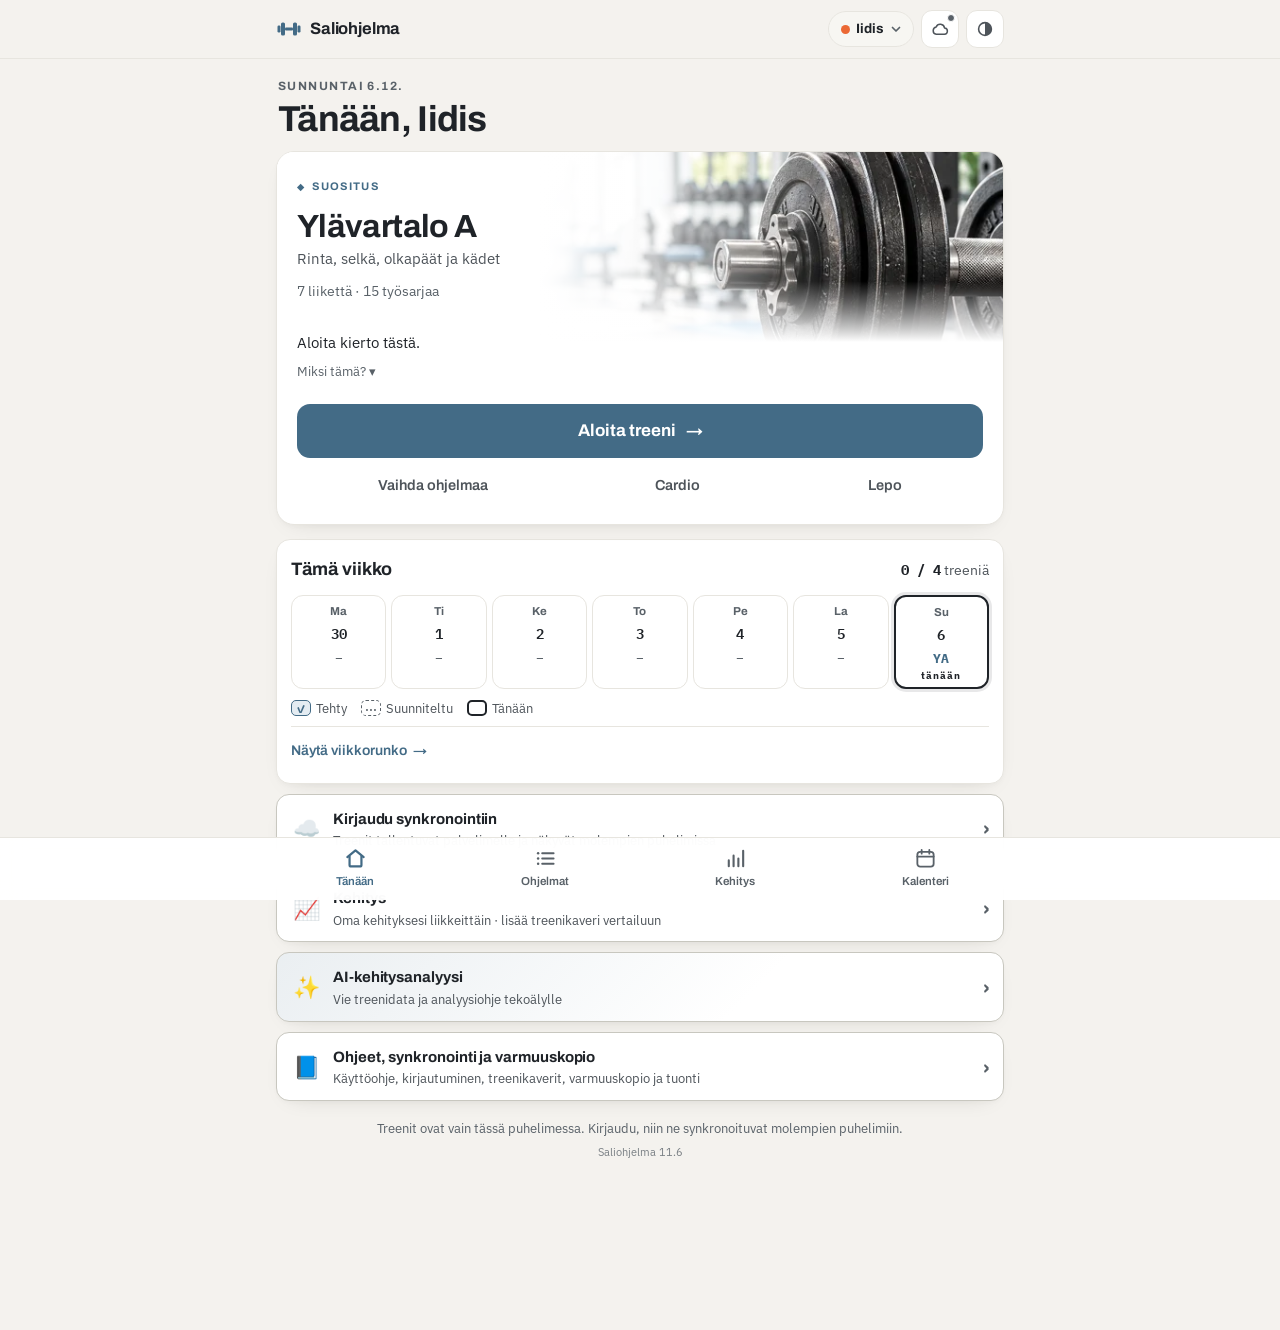
==== index.html @ 0c636ad1 "11.6: päivitykset tulevat perille heti GitHub Pages pitää sivua selaimen välimuistissa 10 minuuttia," ====
<!doctype html>
<html lang="fi">
<head>
<meta charset="utf-8">
<meta name="viewport" content="width=device-width, initial-scale=1, viewport-fit=cover">
<meta name="description" content="Iidiksen ja Matin salitreeniohjelmat: päivän suositus, sarjakohtainen kirjaus, kalenteri ja kehityskäyrät.">
<meta name="theme-color" content="#22252A">
<meta name="mobile-web-app-capable" content="yes">
<meta name="apple-mobile-web-app-capable" content="yes">
<meta name="apple-mobile-web-app-title" content="Saliohjelma">
<link rel="manifest" href="manifest.json?v=11.6.0">
<link rel="icon" type="image/x-icon" href="favicon.ico?v=11.6.0">
<link rel="icon" type="image/png" sizes="48x48" href="icon-48.png?v=11.6.0">
<link rel="icon" type="image/png" sizes="192x192" href="icon-192.png?v=11.6.0">
<link rel="icon" type="image/png" sizes="512x512" href="icon-512.png?v=11.6.0">
<link rel="apple-touch-icon" sizes="180x180" href="icon-180.png?v=11.6.0">
<style>
  :root{
    color-scheme: light dark;
    padding-top: env(safe-area-inset-top, 0px);
    padding-bottom: env(safe-area-inset-bottom, 0px);
  }
  body{margin:0;font-family:system-ui,-apple-system,"Segoe UI",Roboto,sans-serif;font-size:14px;background:#F2F1ED}
  img{max-width:100%}
  [hidden]{display:none!important}
</style>
</head>
<body>
<title>Saliohjelma 11.6</title>
<link rel="preconnect" href="https://fonts.googleapis.com">
<link rel="preconnect" href="https://fonts.gstatic.com" crossorigin>
<link rel="stylesheet" href="https://fonts.googleapis.com/css2?family=Archivo:wght@600;700&family=IBM+Plex+Mono:wght@500;600&family=IBM+Plex+Sans:wght@400;500;600&family=Josefin+Sans:wght@400;600;700&family=Poiret+One&display=swap">
<style>
  :root{
    --bg:#F4F2EE;
    --surface:#FFFFFF;
    --surface-2:#F7F6F2;
    --line:#E5E2DA;
    --line-2:#CAC6BC;
    --ink:#22252A;
    --ink-2:#53585E;
    --ink-3:#6B6F74;
    --up:#436B86;
    --up-soft:#E4ECF2;
    --low:#5F7A5F;
    --low-soft:#E6EDE3;
    --ok:#4A7A52;
    --ok-soft:#E4EFE3;
    --warn:#8E6A28;
    --warn-soft:#F5EDDC;
    --bad:#A55146;
    --on-acc:#FFFFFF;--rest:#6F6D67;--cardio:#96592F;--cardio-soft:#F3E7DC;
    --shadow:0 1px 2px rgba(34,30,22,.05), 0 10px 26px -16px rgba(34,30,22,.28);
    --r:14px;
    --font-d:'Archivo','Helvetica Neue',Arial,sans-serif;
    --font-b:'IBM Plex Sans','Helvetica Neue',Arial,sans-serif;
    --font-m:'IBM Plex Mono','SFMono-Regular',Consolas,monospace;
  }
  @media (prefers-color-scheme: dark){
    :root:not([data-theme="light"]){
      --bg:#0D1015;
      --surface:#161B22;
      --surface-2:#1D232C;
      --line:#2A313C;
      --line-2:#3A4351;
      --ink:#E7EBF1;
      --ink-2:#AAB4C1;
      --ink-3:#7D8895;
      --up:#9B95FF;
      --up-soft:#232244;
      --low:#3FC7B4;
      --low-soft:#123430;
      --ok:#5CCB8E;
      --ok-soft:#14301F;
      --warn:#E0A44A;
      --warn-soft:#332616;
      --bad:#F0837C;
      --on-acc:#0D1015;--rest:#8D97A8;--cardio:#E8A94E;--cardio-soft:#3A2A12;
      --shadow:0 1px 2px rgba(0,0,0,.4), 0 10px 30px -14px rgba(0,0,0,.7);
    }
  }
  :root[data-theme="dark"]{
    --bg:#0D1015;
    --surface:#161B22;
    --surface-2:#1D232C;
    --line:#2A313C;
    --line-2:#3A4351;
    --ink:#E7EBF1;
    --ink-2:#AAB4C1;
    --ink-3:#7D8895;
    --up:#9B95FF;
    --up-soft:#232244;
    --low:#3FC7B4;
    --low-soft:#123430;
    --ok:#5CCB8E;
    --ok-soft:#14301F;
    --warn:#E0A44A;
    --warn-soft:#332616;
    --bad:#F0837C;
    --on-acc:#0D1015;--rest:#8D97A8;--cardio:#E8A94E;--cardio-soft:#3A2A12;
    --shadow:0 1px 2px rgba(0,0,0,.4), 0 10px 30px -14px rgba(0,0,0,.7);
  }

  html,body{height:100%}
  body{
    margin:0;
    background:var(--bg);
    color:var(--ink);
    font-family:var(--font-b);
    font-size:15px;
    line-height:1.5;
    -webkit-text-size-adjust:100%;
  }
  *{box-sizing:border-box}
  button{font:inherit;color:inherit;cursor:pointer}
  input,select{font:inherit;color:inherit}
  a{color:var(--up)}
  :focus-visible{outline:2px solid var(--up);outline-offset:2px;border-radius:6px}

  .wrap{max-width:760px;margin:0 auto;padding-inline:16px;padding-block:0 150px}

  /* ---------- top bar ---------- */
  .topbar{
    position:sticky;top:env(safe-area-inset-top, 0px);z-index:30;
    background:color-mix(in srgb, var(--bg) 88%, transparent);
    backdrop-filter:blur(10px);
    border-bottom:1px solid var(--line);
  }
  .topbar-in{max-width:760px;margin:0 auto;padding:10px 16px;display:flex;align-items:center;gap:7px}
  .brand{font-family:var(--font-d);font-weight:700;font-size:15px;letter-spacing:-.01em;margin:0 6px 0 0;flex:1;min-width:0;
    white-space:nowrap;overflow:hidden;text-overflow:ellipsis}
  .brand span{color:var(--ink-3);font-weight:600}
  .seg{display:flex;background:var(--surface-2);border:1px solid var(--line);border-radius:999px;padding:3px;gap:2px}
  .seg button{
    border:0;background:transparent;border-radius:999px;padding:5px 11px;font-size:13px;font-weight:600;
    color:var(--ink-2);font-family:var(--font-d);letter-spacing:.01em;
  }
  .seg button[aria-pressed="true"]{background:var(--surface);color:var(--ink);box-shadow:var(--shadow)}
  /* henkilövalikko */
  .pmenu{position:relative;flex:none}
  .pmenu-btn{display:flex;align-items:center;gap:6px;min-height:36px;padding:5px 11px 5px 12px;border:1px solid var(--line);
    background:var(--surface-2);border-radius:999px;font-family:var(--font-d);font-size:13.5px;font-weight:700;color:var(--ink);cursor:pointer}
  .pmenu-btn .pdot{margin:0}
  .pmenu-btn svg{color:var(--ink-3);transition:transform .15s}
  .pmenu.open .pmenu-btn svg{transform:rotate(180deg)}
  .pmenu-btn.other{border-color:var(--up);box-shadow:inset 0 0 0 1px var(--up)}
  .pmenu-list{position:absolute;right:0;top:calc(100% + 8px);width:240px;max-width:calc(100vw - 32px);background:var(--surface);
    border:1px solid var(--line-2);border-radius:14px;box-shadow:0 14px 36px -14px rgba(0,0,0,.4);padding:6px;z-index:70}
  .pm-h{font-size:11px;font-weight:700;letter-spacing:.1em;text-transform:uppercase;color:var(--ink-3);margin:6px 10px;line-height:1.4}
  .pmenu-list button{display:flex;align-items:center;gap:8px;width:100%;min-height:44px;padding:8px 10px;border:0;background:none;
    border-radius:10px;font:inherit;font-size:14.5px;color:var(--ink);text-align:left;cursor:pointer}
  .pmenu-list button:hover,.pmenu-list button[aria-checked="true"]{background:var(--surface-2)}
  .pmenu-list .pm-n{font-weight:600}
  .pmenu-list small{color:var(--ink-3);font-size:12px}
  .pm-check{margin-left:auto;color:var(--up);font-weight:700}
  .pmenu-list .pm-inv{color:var(--up);font-weight:600;margin-top:4px;border-top:1px solid var(--line);border-radius:0 0 10px 10px}
  /* ohjelmaeditori */
  .edcard{padding:14px 16px;margin-top:12px;display:grid;gap:12px}
  .edl{display:grid;gap:5px;font-size:12.5px;font-weight:600;color:var(--ink-2)}
  .edin{width:100%;box-sizing:border-box;min-height:44px;padding:10px 12px;border:1px solid var(--line-2);border-radius:10px;
    background:var(--surface);color:var(--ink);font:inherit;font-size:15px}
  .edsub{margin:0;font-weight:700;font-family:var(--font-d);font-size:14px}
  .edex{padding:12px 14px;margin-top:10px}
  .edex-top{display:flex;align-items:center;gap:10px}
  .edex-top .ex-n{flex:none}
  .edex-nums{display:grid;grid-template-columns:repeat(4,minmax(0,1fr));gap:8px;margin-top:10px}
  .ednum{display:grid;gap:4px;font-size:11px;color:var(--ink-3);font-weight:600;align-content:end}
  .ednum input{min-height:44px;width:100%;box-sizing:border-box;padding:8px 4px;border:1px solid var(--line-2);border-radius:10px;
    background:var(--surface);color:var(--ink);font-family:var(--font-m);font-size:15px;font-weight:600;text-align:center}
  .edex-act{display:flex;gap:8px;margin-top:10px}
  .edex-act .minibtn{min-height:36px;min-width:40px}
  .edex-act .danger{margin-left:auto}
  .edinfo{font-size:12px;line-height:1.45;margin:12px 2px 0}
  .edbtns{display:grid;gap:8px;margin-top:14px}
  .edextra{text-align:center;margin-top:14px}
  .flash{position:fixed;left:50%;bottom:calc(88px + env(safe-area-inset-bottom, 0px));transform:translateX(-50%);background:var(--ink);
    color:var(--bg);padding:10px 16px;border-radius:999px;font-size:13.5px;font-weight:600;z-index:80;box-shadow:var(--shadow);
    max-width:calc(100vw - 32px);text-align:center}
  .guidebtn{margin-top:10px}
  .iconbtn{
    border:1px solid var(--line);background:var(--surface);border-radius:10px;width:32px;height:32px;
    display:grid;place-items:center;color:var(--ink-2);flex:none;
  }

  .pdot{display:inline-block;width:9px;height:9px;border-radius:50%;margin-right:5px;vertical-align:baseline;flex:none}
  .toglegend{display:flex;flex-wrap:wrap;gap:14px;padding:4px 6px 8px;font-size:13px;color:var(--ink-2)}
  .toglegend b{color:var(--ink);font-weight:600;margin-left:2px}
  .togbtn{margin-top:10px}
  .togtable{padding:4px 0}
  .togrow{display:grid;grid-template-columns:minmax(0,1.3fr) minmax(0,1fr) minmax(0,1fr);gap:8px;align-items:center;
    width:100%;text-align:left;padding:9px 14px;border:0;border-bottom:1px solid var(--line);background:none;color:var(--ink);font:inherit;font-size:13px}
  .togrow:last-child{border-bottom:0}
  .togrow.on{background:var(--surface-2)}
  .togrow span{min-width:0;overflow:hidden;text-overflow:ellipsis}
  .togrow small{display:block;font-size:11px;color:var(--ink-3)}
  .togrow.tghead{font-size:11px;color:var(--ink-3);font-weight:600;letter-spacing:.04em;cursor:default}
  .togday{padding:12px 14px;border-bottom:1px solid var(--line)}
  .togday:last-child{border-bottom:0}
  .togday .det{font-size:12.5px;color:var(--ink-2);margin:4px 0 6px}
  #togchart{position:relative}
  .cmpbar{display:flex;flex-wrap:wrap;align-items:center;gap:8px;margin:12px 0 0;font-size:13px}
  .cmpchip{min-height:36px;padding:6px 12px;font-size:13px;cursor:pointer;font-family:inherit}
  .cmpchip.on{background:var(--surface);color:var(--ink);border-color:var(--line-2)}
  .invcode{font-size:30px;font-weight:700;letter-spacing:.22em;text-align:center;padding:14px 8px;margin:10px 0 12px;
    border:1.5px dashed var(--line-2);border-radius:12px;background:var(--surface-2);color:var(--ink)}
  .syncbtn{position:relative}
  .syncbtn .sdot{position:absolute;right:3px;top:3px;width:8px;height:8px;border-radius:50%;
    background:var(--ink-3);border:1.5px solid var(--surface)}
  .syncbtn[data-state="synced"] .sdot{background:#2E9E5B}
  .syncbtn[data-state="connecting"] .sdot,.syncbtn[data-state="loading"] .sdot{background:#D9A21B}
  .syncbtn[data-state="offline"] .sdot{background:#D9A21B}
  .syncbtn[data-state="signedout"] .sdot{background:var(--ink-3)}
  .syncbtn[data-state="denied"] .sdot,.syncbtn[data-state="error"] .sdot{background:#D0453A}

  /* ---------- generic pieces ---------- */
  .eyebrow{
    font-family:var(--font-d);font-size:11px;font-weight:700;letter-spacing:.12em;text-transform:uppercase;
    color:var(--ink-3);margin:0 0 8px;
  }
  h2.sec{font-family:var(--font-d);font-size:17px;font-weight:700;letter-spacing:-.01em;margin:0 0 10px}
  .card{background:var(--surface);border:1px solid var(--line);border-radius:var(--r);box-shadow:var(--shadow)}
  .mono{font-family:var(--font-m);font-variant-numeric:tabular-nums}
  .muted{color:var(--ink-3)}
  .chip{
    display:inline-flex;align-items:center;gap:5px;border-radius:999px;padding:3px 9px;font-size:12px;font-weight:600;
    background:var(--surface-2);color:var(--ink-2);border:1px solid var(--line);white-space:nowrap;
  }
  .chip.up{background:var(--up-soft);color:var(--up);border-color:transparent}
  .chip.low{background:var(--low-soft);color:var(--low);border-color:transparent}
  .chip.cardio{background:var(--cardio-soft);color:var(--cardio);border-color:transparent}
  .chip.shared{background:var(--up-soft);color:var(--up);border-color:transparent;font-size:11px;padding:2px 8px}
  .chip.pair{background:transparent;color:var(--ink-3);border:1px dashed var(--line-2);font-size:11px;padding:2px 8px}
  .chip.ok{background:var(--ok-soft);color:var(--ok);border-color:transparent}
  .chip.warn{background:var(--warn-soft);color:var(--warn);border-color:transparent}
  .btn{
    border:1px solid var(--line-2);background:var(--surface);border-radius:11px;padding:10px 16px;
    font-family:var(--font-d);font-weight:600;font-size:14px;
  }
  .btn.primary{background:var(--ink);color:var(--bg);border-color:var(--ink)}
  .btn.accent{background:var(--acc,var(--up));color:var(--on-acc);border-color:transparent}
  .btn.ghost{background:transparent;border-color:var(--line)}
  .btn:disabled{opacity:.45;cursor:not-allowed}
  .row{display:flex;align-items:center;gap:10px}
  .spread{justify-content:space-between}

  /* ---------- today hero ---------- */
  .today{
    margin-top:18px;padding:18px;border-radius:18px;position:relative;overflow:hidden;
    background:var(--surface);border:1px solid var(--line);box-shadow:var(--shadow);
  }
  .today::before{content:"";position:absolute;inset:0 auto 0 0;width:4px;background:var(--acc,var(--up))}
  .today .date{font-family:var(--font-d);font-size:12px;font-weight:700;letter-spacing:.1em;text-transform:uppercase;color:var(--ink-3)}
  .today h1{font-family:var(--font-d);font-size:clamp(23px,6vw,30px);font-weight:700;letter-spacing:-.02em;margin:6px 0 2px;text-wrap:balance}
  .today .why{color:var(--ink-2);font-size:14px;margin:8px 0 0;max-width:60ch}
  .today .acts{display:grid;grid-template-columns:1fr 1fr;gap:8px;margin-top:16px}
  .today .acts .actbtn{padding:13px 14px;text-align:center;font-size:14px;line-height:1.25;min-height:46px}
  .today .acts .wide{grid-column:1 / -1}
  .todayflag{
    position:absolute;top:0;right:0;background:var(--acc);color:var(--on-acc);
    border-radius:0 18px 0 12px;padding:5px 13px 6px;
    font-family:var(--font-d);font-size:10.5px;font-weight:700;letter-spacing:.1em;text-transform:uppercase;
  }
  .today h1{padding-right:96px}
  .pmark{width:10px;height:34px;border-radius:5px;flex:none;display:block}
  .btn.cardio{background:var(--cardio);color:var(--on-acc);border-color:transparent}
  .btn.rest{background:var(--rest);color:var(--on-acc);border-color:transparent}
  .badgeline{display:flex;flex-wrap:wrap;gap:6px;margin-top:12px}
  .resume{
    display:flex;align-items:center;gap:11px;width:100%;text-align:left;margin-top:16px;
    background:var(--warn-soft);border:1.5px solid var(--warn);border-radius:13px;padding:11px 12px;color:var(--ink);
  }
  .resume b{font-family:var(--font-d);font-size:14px;font-weight:700;display:block;letter-spacing:-.005em}
  .resume small{display:block;font-size:12px;line-height:1.35;color:var(--ink-2);margin-top:2px}
  .resume .live{
    width:10px;height:10px;border-radius:50%;background:var(--warn);flex:none;
    box-shadow:0 0 0 0 var(--warn);animation:livepulse 1.8s ease-out infinite;
  }
  .resume .chev{margin-left:auto;color:var(--warn);font-size:20px;font-weight:700;line-height:1;flex:none}
  @keyframes livepulse{
    0%{box-shadow:0 0 0 0 color-mix(in srgb, var(--warn) 55%, transparent)}
    70%{box-shadow:0 0 0 9px color-mix(in srgb, var(--warn) 0%, transparent)}
    100%{box-shadow:0 0 0 0 color-mix(in srgb, var(--warn) 0%, transparent)}
  }
  @media (prefers-reduced-motion: reduce){.resume .live{animation:none}}

  .lastbtn{
    display:flex;align-items:center;gap:11px;width:100%;text-align:left;margin-top:12px;
    background:var(--surface);border:1px solid var(--line-2);border-radius:13px;padding:11px 12px;
    color:var(--ink);box-shadow:var(--shadow);cursor:pointer;
    transition:border-color .12s ease, transform .12s ease;
  }
  .lastbtn:active{transform:scale(.995)}
  .lastbtn b{font-family:var(--font-d);font-size:14px;font-weight:700;display:block;letter-spacing:-.005em}
  .lastbtn small{display:block;font-size:12px;line-height:1.35;color:var(--ink-2);margin-top:2px}
  .lastbtn .chev{margin-left:auto;color:var(--ink-3);font-size:20px;font-weight:700;line-height:1;flex:none}
  .lastbtn .mdot{width:12px;height:12px}
  body[data-skin="deco"] .lastbtn{border-radius:4px}

  .bkopts{display:flex;flex-direction:column;gap:4px;margin-top:12px}
  .bkopts .btn{width:100%;padding:12px 14px}
  .bkopts a.btn{display:block;text-align:center;text-decoration:none;color:var(--ink)}
  .bkopts a.btn.accent{color:var(--on-acc)}
  .bkhint{font-size:12px;color:var(--ink-3);margin:2px 2px 10px;line-height:1.4}

  .aibtn{margin-top:20px;
    background:linear-gradient(135deg, color-mix(in srgb, var(--up) 11%, var(--surface)), var(--surface) 65%)}
  .aibtn b{font-size:14px}
  textarea.pick.aitext{
    font-family:var(--font-m);font-size:11.5px;line-height:1.5;white-space:pre-wrap;word-break:break-word;
    height:36vh;min-height:200px;overflow:auto;resize:vertical;margin-top:12px;
  }
  .aiacts{display:grid;grid-template-columns:1fr 1fr;gap:8px;margin-top:12px}
  .aiacts .btn{padding:11px 10px;font-size:13.5px}
  .aiacts .btn:first-child{grid-column:1 / -1}

  /* ---------- week strip ---------- */
  .week{display:grid;grid-template-columns:repeat(7,minmax(0,1fr));gap:6px;margin-top:14px}
  .wd{
    background:var(--surface);border:1px solid var(--line);border-radius:11px;padding:8px 4px;text-align:center;
    display:flex;flex-direction:column;align-items:center;gap:5px;min-width:0;font:inherit;color:inherit;
    cursor:pointer;transition:border-color .12s ease, transform .12s ease;
  }
  .wd{cursor:default}
  .wd b{color:var(--ink-3)}
  .wd.planday{background:var(--ks);border:1.5px dashed var(--k);}
  .wd.planday b{color:var(--k);opacity:.9}
  .wd.planday .plan{color:var(--k);opacity:.95}
  .wd.planday.k-rest{background:var(--surface-2);border-color:var(--line-2)}
  .wd.planday.k-rest b,
  .wd.planday.k-rest .plan{color:var(--ink-3)}
  .wd.planday.is-today{border-style:solid;box-shadow:0 0 0 1.5px var(--ink);border-color:var(--ink)}
  .wd.planday.is-today b{color:var(--ink)}
  .calday.wd2{
    aspect-ratio:auto;padding:7px 3px 9px;gap:2px;border-radius:11px;
  }
  .calday.wd2 b{font-family:var(--font-d);font-size:10px;font-weight:700;letter-spacing:.06em;text-transform:uppercase;opacity:.85}
  .calday.wd2 .dn{font-size:13px;line-height:1.1}
  .calday.wd2.has .dn{font-size:14px}
  .calday.wd2 .code{font-size:10px;min-height:11px}
  .calday.wd2.sugg{background:var(--ks);border-color:var(--k);color:var(--k);cursor:default}
  .calday.wd2.sugg b{color:var(--k);opacity:.85}
  .calday.wd2.sugg .code{font-size:11px;font-weight:700}
  .calday.wd2.sugg .sstate{font-size:9.5px;line-height:1;opacity:.75;min-height:10px}
  .calday.wd2.sugg.isempty{background:var(--surface);border-color:var(--line);color:var(--ink-3)}
  .calday.wd2.sugg.isempty b{color:var(--ink-3)}
  .calday.wd2.sugg.isdone{border-style:solid;opacity:.95}
  body[data-skin="mono"] .calday.wd2.sugg{background:var(--surface-2);color:var(--ink);border-color:var(--line-2)}
  body[data-skin="mono"] .calday.wd2.sugg b{color:var(--ink-2)}
  body[data-skin="mono"] .calday.wd2.sugg.k-gym{border-color:var(--ink);color:var(--ink)}
  body[data-skin="mono"] .calday.wd2.sugg.k-cardio{background:var(--cardio-soft);border-color:var(--red);color:var(--red)}
  body[data-skin="mono"] .calday.wd2.sugg.k-cardio b{color:var(--red)}
  .eyerow{display:flex;align-items:center;justify-content:space-between;gap:10px;margin-bottom:8px}
  .wd b{font-family:var(--font-d);font-size:11px;letter-spacing:.06em;text-transform:uppercase;color:var(--ink-3);font-weight:700}
  .wd .plan{font-size:11px;line-height:1.25;color:var(--ink-2);min-height:2.4em;overflow-wrap:break-word}
  .wd .dot{width:7px;height:7px}
  .wd.is-today{border-color:var(--ink);box-shadow:0 0 0 1px var(--ink)}
  .wd.is-today b{color:var(--ink)}

  /* ---------- program grid ---------- */
  .grid{display:grid;grid-template-columns:repeat(auto-fit,minmax(240px,1fr));gap:10px}
  .pcard{
    text-align:left;width:100%;background:var(--surface);border:1px solid var(--line);border-radius:var(--r);
    padding:14px;display:flex;flex-direction:column;gap:8px;box-shadow:var(--shadow);position:relative;
    transition:transform .12s ease, border-color .12s ease;
  }
  .pcard:hover{transform:translateY(-1px);border-color:var(--line-2)}
  .pcard .top{display:flex;align-items:flex-start;justify-content:space-between;gap:10px}
  .pcard .day{font-family:var(--font-d);font-size:11px;font-weight:700;letter-spacing:.1em;text-transform:uppercase;color:var(--acc)}
  .pcard h3{font-family:var(--font-d);font-size:17px;font-weight:700;letter-spacing:-.01em;margin:2px 0 0}
  .pcard .sub{font-size:13px;color:var(--ink-2);margin:0}
  .pcard .meta{display:flex;flex-wrap:wrap;gap:6px;margin-top:2px}
  .pcard.rec{border-color:var(--acc);box-shadow:0 0 0 1px var(--acc), var(--shadow)}
  .recflag{
    position:absolute;top:-9px;right:12px;background:var(--acc);color:var(--on-acc);border-radius:999px;padding:2px 10px;
    font-family:var(--font-d);font-size:10.5px;font-weight:700;letter-spacing:.08em;text-transform:uppercase;
  }

  /* ---------- program detail ---------- */
  .phead{margin-top:16px}
  .phead .back{border:0;background:transparent;padding:0;color:var(--ink-3);font-size:13px;font-weight:600;display:inline-flex;gap:6px;align-items:center}
  .phead h1{font-family:var(--font-d);font-size:clamp(22px,5.5vw,28px);font-weight:700;letter-spacing:-.02em;margin:10px 0 4px}
  .note{
    margin-top:12px;background:var(--surface-2);border:1px solid var(--line);border-left:3px solid var(--acc);
    border-radius:10px;padding:10px 12px;font-size:13px;color:var(--ink-2);
  }
  .exlist{display:flex;flex-direction:column;gap:10px;margin-top:14px}
  .ex{background:var(--surface);border:1px solid var(--line);border-radius:var(--r);box-shadow:var(--shadow);overflow:hidden}
  .ex-h{display:flex;gap:10px;padding:13px 14px 10px;align-items:flex-start}
  .ex-n{
    font-family:var(--font-m);font-size:12px;font-weight:600;color:var(--acc);background:var(--surface-2);
    border-radius:8px;width:26px;height:26px;display:grid;place-items:center;flex:none;margin-top:1px;
  }
  .ex-t{flex:1;min-width:0}
  .ex-t h3{font-family:var(--font-d);font-size:15.5px;font-weight:600;margin:0;letter-spacing:-.005em;line-height:1.3}
  .ex-t .prog{font-size:12.5px;color:var(--ink-3);margin-top:3px;display:flex;flex-wrap:wrap;gap:8px;align-items:center}
  .infobtn{border:1px solid var(--line);background:var(--surface-2);border-radius:8px;width:26px;height:26px;flex:none;
    display:grid;place-items:center;font-size:12px;color:var(--ink-3);font-weight:700}
  .tip{margin:0 14px 10px;padding:9px 11px;background:var(--surface-2);border-radius:9px;font-size:13px;color:var(--ink-2)}
  .sets{padding:0 10px 10px;display:flex;flex-direction:column;gap:9px}
  .setblock{border-bottom:1px dashed var(--line);padding-bottom:8px}
  .setblock:last-child{border-bottom:0;padding-bottom:0}
  .setrow{display:grid;grid-template-columns:20px 1fr 74px 38px;gap:6px;align-items:center}
  .setmeta{display:flex;flex-wrap:wrap;align-items:center;gap:6px;padding:4px 0 0 26px}
  .setmeta .tgt{font-size:11px;color:var(--ink-3);flex:1;min-width:150px;line-height:1.35}
  .rirrow{display:flex;align-items:center;gap:3px}
  .rirrow .rlab{font-size:10px;letter-spacing:.06em;text-transform:uppercase;color:var(--ink-3);
    font-family:var(--font-d);font-weight:700;margin-right:3px}
  .rirbtn{
    border:1px solid var(--line);background:var(--surface-2);border-radius:7px;min-width:28px;height:28px;
    font-family:var(--font-m);font-size:12px;font-weight:600;color:var(--ink-2);padding:0 5px;
  }
  .rirbtn[aria-pressed="true"]{background:var(--ink);color:var(--bg);border-color:var(--ink)}
  /* ennätysmerkintä liikkeen kohdalla – aina kultainen */
  :root{
    --gold-1:#E7C867;--gold-2:#C9A227;--gold-3:#8C6D14;
    --silver-1:#EDF1F4;--silver-2:#B4BDC6;--silver-3:#5F6A74;
    --bronze-1:#E9BC93;--bronze-2:#C0824F;--bronze-3:#7A4A24;
    --m1:var(--gold-1);--m2:var(--gold-2);--m3:var(--gold-3);--mrgb:201,162,39;
  }
  .prbadge{
    display:flex;align-items:center;gap:12px;margin-top:9px;padding:10px 13px;
    background:linear-gradient(135deg, rgba(var(--mrgb),.20), rgba(var(--mrgb),.07));
    border:1px solid rgba(var(--mrgb),.60);
    border-radius:13px;box-shadow:0 6px 20px -14px rgba(var(--mrgb),.9), inset 0 1px 0 rgba(255,255,255,.18);
  }
  .prbadge.silver{--m1:var(--silver-1);--m2:var(--silver-2);--m3:var(--silver-3);--mrgb:150,162,173}
  .prbadge.bronze{--m1:var(--bronze-1);--m2:var(--bronze-2);--m3:var(--bronze-3);--mrgb:192,130,79}
  .prbadge.none{--m1:var(--line-2);--m2:var(--ink-3);--m3:var(--ink-3);--mrgb:140,148,158}
  .prstars{display:flex;align-items:center;gap:2px;flex:none;line-height:1}
  .prstars i{
    font-style:normal;font-size:14px;
    background:linear-gradient(180deg,var(--m1),var(--m2) 55%,var(--m3));
    -webkit-background-clip:text;background-clip:text;-webkit-text-fill-color:transparent;
    filter:drop-shadow(0 1px 1px rgba(90,70,10,.35));
  }
  .prstars i.mid{font-size:20px;margin-top:-3px}
  .prtext{display:flex;flex-direction:column;min-width:0;gap:1px}
  .prlabel{
    font-family:var(--font-d);font-size:10px;font-weight:700;letter-spacing:.14em;text-transform:uppercase;
    color:var(--m3);
  }
  .prval{font-size:19px;font-weight:600;line-height:1.15;letter-spacing:-.01em;color:var(--ink)}
  .prprev{font-size:11px;color:var(--ink-3);line-height:1.35}
  .mdot{display:inline-block;width:10px;height:10px;border-radius:50%;vertical-align:middle;
    background:linear-gradient(180deg,var(--gold-1),var(--gold-3));flex:none}
  .mdot.silver{background:linear-gradient(180deg,var(--silver-1),var(--silver-3))}
  .mdot.bronze{background:linear-gradient(180deg,var(--bronze-1),var(--bronze-3))}
  .encbox{
    background:linear-gradient(135deg, rgba(150,162,173,.20), rgba(150,162,173,.07));
    border:1px solid rgba(150,162,173,.5);border-radius:13px;padding:11px 13px;margin-bottom:14px;
    font-size:13px;color:var(--ink-2);
  }
  .prbadge.pop{animation:prpop .5s cubic-bezier(.2,1.3,.4,1)}
  @keyframes prpop{
    0%{transform:scale(.94);opacity:0}
    60%{transform:scale(1.02);opacity:1}
    100%{transform:scale(1)}
  }
  @media (prefers-reduced-motion: reduce){.prbadge.pop{animation:none}}
  @media (prefers-color-scheme: dark){
    :root:not([data-theme="light"]) .prlabel{color:var(--m1)}
    :root:not([data-theme="light"]) .prbox-h{color:var(--gold-1)}
  }
  :root[data-theme="dark"] .prlabel{color:var(--m1)}
  :root[data-theme="dark"] .prbox-h{color:var(--gold-1)}
  body[data-skin="dark"] .prlabel, body[data-skin="neon"] .prlabel{color:var(--m1)}
  body[data-skin="dark"] .prbox-h, body[data-skin="neon"] .prbox-h{color:var(--gold-1)}
  body[data-skin="light"] .prlabel, body[data-skin="deco"] .prlabel,
  body[data-skin="nature"] .prlabel, body[data-skin="mono"] .prlabel{color:var(--m3)}
  body[data-skin="light"] .prbox-h, body[data-skin="deco"] .prbox-h,
  body[data-skin="nature"] .prbox-h, body[data-skin="mono"] .prbox-h{color:var(--gold-3)}
  body[data-skin="deco"] .prbadge{border-radius:4px}
  body[data-skin="deco"] .prmedal{border-radius:2px}

  /* ennätykset yhteenvedossa */
  .prbox{
    background:linear-gradient(135deg, rgba(201,162,39,.20), rgba(201,162,39,.07));
    border:1px solid rgba(201,162,39,.55);
    border-radius:13px;padding:12px 14px;margin-bottom:16px;
  }
  .prbox-h{
    display:flex;align-items:center;gap:7px;font-family:var(--font-d);font-size:11px;font-weight:700;
    letter-spacing:.14em;text-transform:uppercase;color:var(--gold-3);margin-bottom:8px;
  }
  .prbox-h .prstars i{font-size:13px}
  .prbox-h .prstars i.mid{font-size:17px}
  .prbox-row{display:flex;align-items:center;justify-content:space-between;gap:12px;padding:5px 0}
  .prbox-row + .prbox-row{border-top:1px solid rgba(201,162,39,.30)}
  .prbox-name{font-size:13.5px;font-weight:600;min-width:0}
  .prbox-name small{display:block;font-weight:400;font-size:11px;color:var(--ink-3);margin-top:1px}
  .prbox-row b{font-size:17px;font-weight:600;white-space:nowrap;color:var(--ink)}
  .setrow .sn{font-family:var(--font-m);font-size:12px;color:var(--ink-3);text-align:center}
  .kgfield{display:flex;align-items:center;background:var(--surface-2);border:1px solid var(--line);border-radius:10px;overflow:hidden}
  .kgfield button{border:0;background:transparent;width:32px;height:38px;color:var(--ink-3);font-size:17px;font-weight:600;flex:none}
  .kgfield button:active{background:var(--line)}
  .kgfield input{
    border:0;background:transparent;width:100%;min-width:0;text-align:center;height:38px;
    font-family:var(--font-m);font-size:15px;font-weight:600;font-variant-numeric:tabular-nums;
  }
  .kgfield .unit{font-size:11px;color:var(--ink-3);padding-right:8px;font-weight:600}
  .numfield{
    background:var(--surface-2);border:1px solid var(--line);border-radius:10px;height:38px;display:flex;align-items:center;
  }
  .numfield input{border:0;background:transparent;width:100%;min-width:0;text-align:center;height:36px;
    font-family:var(--font-m);font-size:15px;font-weight:600;font-variant-numeric:tabular-nums}
  .numfield select{border:0;background:transparent;width:100%;height:36px;text-align:center;font-size:13px;font-family:var(--font-m)}
  input[type=number]{-moz-appearance:textfield;appearance:textfield}
  input[type=number]::-webkit-outer-spin-button,input[type=number]::-webkit-inner-spin-button{-webkit-appearance:none;margin:0}
  .donebtn{
    width:34px;height:38px;border-radius:10px;border:1px solid var(--line);background:var(--surface-2);
    display:grid;place-items:center;color:var(--ink-3);font-size:15px;font-weight:700;
  }
  .donebtn[aria-pressed="true"]{background:var(--ok-soft);border-color:transparent;color:var(--ok)}
  .setlabels{display:grid;grid-template-columns:20px 1fr 74px 38px;gap:6px;padding:0 10px 4px}
  .setlabels span{font-size:10.5px;letter-spacing:.08em;text-transform:uppercase;color:var(--ink-3);font-weight:700;font-family:var(--font-d);text-align:center}
  .setlabels span:nth-child(2){text-align:left;padding-left:6px}
  .ex-f{display:flex;gap:8px;padding:0 14px 12px;align-items:center;flex-wrap:wrap}
  .minibtn{border:1px solid var(--line);background:transparent;border-radius:9px;padding:5px 10px;font-size:12.5px;font-weight:600;color:var(--ink-2)}
  .lastchip{border:1px dashed var(--line-2);background:transparent;border-radius:999px;padding:3px 10px;font-size:12px;color:var(--ink-2);font-family:var(--font-m)}
  .bestchip{
    display:inline-flex;align-items:center;border-radius:999px;padding:3px 10px;font-size:11.5px;
    background:linear-gradient(135deg, rgba(201,162,39,.18), rgba(201,162,39,.07));
    border:1px solid rgba(201,162,39,.45);color:var(--ink-2);
  }
  .advice{font-size:12.5px;font-weight:600;display:inline-flex;align-items:center;gap:5px}
  .advice.up{color:var(--ok)}
  .advice.down{color:var(--warn)}
  .advice.hold{color:var(--ink-3)}

  /* ---------- bottom bar ---------- */
  .bottom{
    position:fixed;left:0;right:0;bottom:0;z-index:40;
    background:color-mix(in srgb, var(--surface) 92%, transparent);
    backdrop-filter:blur(12px);border-top:1px solid var(--line);
    padding:10px 16px calc(10px + env(safe-area-inset-bottom, 0px));
  }
  .bottom-in{max-width:760px;margin:0 auto;display:flex;align-items:center;gap:8px;flex-wrap:wrap}
  .bottom-in .backbtn{padding:10px 12px;white-space:nowrap}
  .barhide{
    border:1px solid var(--line);background:var(--surface);border-radius:9px;width:30px;height:30px;
    display:grid;place-items:center;color:var(--ink-3);font-size:13px;flex:none;order:-2;
  }
  .savewrap{margin-top:18px}
  .savebig{width:100%;padding:15px 18px;font-size:15px}
  .bottom-in .timer{order:-1;flex-basis:100%}
  .timer{
    display:flex;align-items:center;gap:8px;background:var(--surface-2);border:1px solid var(--line);
    border-radius:11px;padding:6px 10px;flex:1;min-width:0;
  }
  .timer .t{font-family:var(--font-m);font-size:18px;font-weight:600;font-variant-numeric:tabular-nums}
  .timer .bar{flex:1;height:4px;border-radius:2px;background:var(--line);overflow:hidden;min-width:20px}
  .timer .bar i{display:block;height:100%;background:var(--acc,var(--up));width:0%}
  .timer.zero .t{color:var(--ok)}

  /* ---------- history / progress ---------- */
  .tabs{display:flex;gap:6px;margin:16px 0 12px}
  .tabs button{border:1px solid var(--line);background:var(--surface);border-radius:999px;padding:6px 14px;font-size:13px;font-weight:600;font-family:var(--font-d)}
  .tabs button[aria-pressed="true"]{background:var(--ink);color:var(--bg);border-color:var(--ink)}
  .hitem{display:flex;gap:12px;padding:12px 14px;border-bottom:1px solid var(--line);align-items:flex-start}
  .hitem:last-child{border-bottom:0}
  .hitem .hd{font-family:var(--font-m);font-size:12px;color:var(--ink-3);width:62px;flex:none;padding-top:2px}
  .hitem h4{font-family:var(--font-d);font-size:14.5px;margin:0;font-weight:600}
  .hitem .det{font-size:12.5px;color:var(--ink-2);margin-top:3px;line-height:1.45}
  .phist{border-bottom:1px solid var(--line)}
  .phist:last-child{border-bottom:0}
  .phist summary{
    display:flex;align-items:center;gap:10px;padding:11px 14px;cursor:pointer;list-style:none;
  }
  .phist summary::-webkit-details-marker{display:none}
  .phist summary::after{content:"▾";margin-left:auto;color:var(--ink-3);font-size:11px;transition:transform .15s ease}
  .phist[open] summary::after{transform:rotate(180deg)}
  .phist .ptitle{font-size:13px;color:var(--ink-2);min-width:0;overflow:hidden;text-overflow:ellipsis;white-space:nowrap}
  .phist .pbody{padding:0 14px 12px;display:flex;flex-direction:column;gap:6px}
  .chartbox{position:relative;padding:12px 6px 6px}
  .stats{display:grid;grid-template-columns:repeat(auto-fit,minmax(150px,1fr));gap:8px}
  .stat{background:var(--surface);border:1px solid var(--line);border-radius:12px;padding:12px 14px;box-shadow:var(--shadow)}
  .stat b{display:block;font-size:24px;font-weight:600;line-height:1.1;letter-spacing:-.02em}
  .stat span{display:block;font-size:11.5px;color:var(--ink-3);margin-top:3px}
  body[data-skin="deco"] .stat{border-radius:4px}
  .tt{
    position:absolute;pointer-events:none;background:var(--surface);border:1px solid var(--line-2);border-radius:9px;
    padding:6px 9px;font-size:12px;box-shadow:var(--shadow);white-space:nowrap;transform:translate(-50%,-115%);z-index:5;
  }
  .pick{
    width:100%;background:var(--surface);border:1px solid var(--line);border-radius:11px;padding:10px 12px;font-size:14px;
    color:var(--ink);font-family:var(--font-b);
  }

  /* ---------- guide ---------- */
  .gsec{padding:14px}
  .gsec h3{font-family:var(--font-d);font-size:15px;margin:0 0 8px;font-weight:700}
  .gsec ul{margin:0;padding-left:18px;color:var(--ink-2);font-size:13.5px;display:flex;flex-direction:column;gap:5px}

  /* ---------- kalenteri ---------- */
  .calnav{display:flex;align-items:center;gap:10px;margin:16px 0 10px}
  .calnav b{font-family:var(--font-d);font-size:16px;font-weight:700;flex:1;text-align:center;letter-spacing:-.01em}
  .calgrid{display:grid;grid-template-columns:repeat(7,minmax(0,1fr));gap:5px}
  .calhead{margin-bottom:5px}
  .calhead span{text-align:center;font-family:var(--font-d);font-size:11px;font-weight:700;letter-spacing:.08em;
    text-transform:uppercase;color:var(--ink-3)}
  .calpad{display:block}
  .calday{
    aspect-ratio:1/1;border:1.5px solid var(--line);background:var(--surface);border-radius:11px;
    display:flex;flex-direction:column;align-items:center;justify-content:center;gap:3px;padding:2px;
    font-family:var(--font-m);font-size:13.5px;color:var(--ink-3);min-width:0;position:relative;overflow:hidden;
  }
  .calday:hover{border-color:var(--line-2)}
  .calday.has{font-weight:700}
  .calday.has .dn{font-size:15px;font-weight:700;line-height:1}
  .calday.is-today{box-shadow:inset 0 0 0 2px var(--surface), 0 0 0 2px var(--ink)}
  .calday .code{font-family:var(--font-d);font-size:10.5px;font-weight:700;letter-spacing:.05em;min-height:12px;line-height:1;opacity:.95}
  .calday.has{background:var(--k);border-color:var(--k);color:var(--on-acc)}
  .cstripe{position:absolute;left:0;right:0;bottom:0;display:flex;height:5px}
  .cstripe i{flex:1;display:block}
  .cstripe .s-gym{background:var(--up)}
  .cstripe .s-cardio{background:var(--cardio)}
  .cstripe .s-rest{background:var(--rest)}
  .callegend .sw{width:13px;height:13px;border-radius:4px;display:inline-block;flex:none;border:1px solid transparent}
  .callegend .s-gym{background:var(--up)}
  .callegend .s-cardio{background:var(--cardio)}
  .callegend .s-rest{background:var(--rest)}
  .cdots{display:flex;gap:3px;min-height:7px;align-items:center}
  .dot{width:6px;height:6px;border-radius:50%;background:var(--line-2);display:inline-block;flex:none}
  .dot.k-gym{background:var(--up)}
  .dot.k-cardio{background:var(--cardio)}
  .dot.k-rest{background:transparent;box-shadow:inset 0 0 0 1.5px var(--rest)}
  .callegend{display:flex;flex-wrap:wrap;gap:6px;margin-top:12px}
  .callegend .chip{gap:6px;font-size:11.5px}
  .daylist{display:flex;flex-direction:column;gap:10px}
  .dayitem{border:1px solid var(--line);border-radius:12px;padding:12px;background:var(--surface-2)}
  .dayitem b{font-family:var(--font-d);font-size:14.5px}
  .daylbl{display:block;font-size:11px;letter-spacing:.08em;text-transform:uppercase;color:var(--ink-3);
    font-family:var(--font-d);font-weight:700;margin-top:8px}
  .daylbl .pick{margin-top:4px;font-size:13.5px;padding:8px 10px}
  .minibtn.danger{color:var(--bad);border-color:var(--bad)}
  body[data-skin="deco"] .calday{border-radius:3px}
  body[data-skin="deco"] .dayitem{border-radius:4px}
  body[data-skin="nature"] .calday{border-radius:13px}
  /* ---------- overlay ---------- */
  .ov{
    position:fixed;inset:0;z-index:60;background:rgba(10,13,18,.5);display:flex;padding:16px;
    overflow-y:auto;overscroll-behavior:contain;-webkit-overflow-scrolling:touch;
  }
  .sheet{
    background:var(--surface);border:1px solid var(--line);border-radius:18px;width:100%;max-width:440px;
    padding:18px;box-shadow:0 20px 60px -20px rgba(0,0,0,.6);
    margin:auto auto 0;
    max-height:calc(100vh - 32px);
    max-height:calc(100dvh - 32px);
    overflow-y:auto;-webkit-overflow-scrolling:touch;
  }
  .sheet > .sticky-cta{
    position:sticky;bottom:-18px;z-index:2;background:var(--surface);
    margin:8px -18px -18px;padding:10px 18px 18px;
  }
  .sheet > .sticky-cta .btn{width:100%}
  .sheet h3{font-family:var(--font-d);font-size:19px;margin:0 0 4px;font-weight:700;letter-spacing:-.01em}
  .sheet p{color:var(--ink-2);font-size:13.5px;margin:0 0 14px}
  .sumlist{display:flex;flex-direction:column;gap:7px;margin:0 0 16px}
  .sumrow{display:flex;justify-content:space-between;gap:10px;font-size:13px;border-bottom:1px solid var(--line);padding-bottom:6px}
  .sumrow:last-child{border-bottom:0}
  /* vanhan treenin tarkastelu */
  .stats.tight{grid-template-columns:repeat(auto-fit,minmax(92px,1fr))}
  .stats.tight .stat{padding:10px 11px}
  .stats.tight .stat b{font-size:20px}
  .stats.tight .stat span{font-size:10.5px}
  .hlink{cursor:pointer;-webkit-tap-highlight-color:transparent}
  .hlink:active{background:var(--surface-2)}
  .hlink .det{display:-webkit-box;-webkit-line-clamp:2;-webkit-box-orient:vertical;overflow:hidden}
  .hlink .go{margin-left:auto;align-self:center;flex:none;color:var(--ink-3);font-size:15px;line-height:1}
  .hlink:focus-visible{outline:2px solid var(--acc);outline-offset:-2px}
  .vnav{display:flex;justify-content:space-between;align-items:center;gap:8px;margin-top:12px}
  .vnav .minibtn{max-width:48%;overflow:hidden;text-overflow:ellipsis;white-space:nowrap}
  .vsess{margin-top:4px}
  .vex{padding:12px 0;border-bottom:1px solid var(--line)}
  .vex:first-child{padding-top:4px}
  .vex:last-child{border-bottom:0}
  .setlog{display:flex;flex-wrap:wrap;gap:6px;margin-top:8px}
  .setlog span{display:inline-flex;align-items:center;gap:5px;white-space:nowrap;
    font-family:var(--font-m);font-size:12.5px;padding:4px 9px;border-radius:9px;
    background:var(--surface-2);border:1px solid var(--line);color:var(--ink-2)}
  .setlog span i{font-style:normal;font-size:10px;color:var(--ink-3)}
  .setlog span.top{border-color:var(--ink-3);color:var(--ink);font-weight:600}
  .vex .prbadge{margin-top:10px}

  /* Teemojen paletit ja viimeistely: themes.css */

  /* teemavalitsin */
  .pickrow{display:flex;flex-wrap:wrap;gap:6px}
  .pickchip{
    border:1px solid var(--line-2);background:var(--surface-2);border-radius:999px;padding:8px 14px;
    font-family:var(--font-d);font-weight:600;font-size:13px;color:var(--ink-2);
  }
  .pickchip[aria-pressed="true"]{background:var(--ink);color:var(--bg);border-color:var(--ink)}
  body[data-skin="deco"] .pickchip{border-radius:3px;letter-spacing:.06em}
  .skins{display:flex;flex-direction:column;gap:8px;margin-bottom:16px}
  .skinbtn{
    display:flex;align-items:center;gap:12px;width:100%;text-align:left;
    border:1px solid var(--line);background:var(--surface-2);border-radius:12px;padding:10px 12px;
    font-family:var(--font-d);font-weight:600;font-size:14px;
  }
  .skinbtn[aria-pressed="true"]{border-color:var(--ink);box-shadow:0 0 0 1px var(--ink)}
  .skinbtn .sw{display:flex;gap:0;border-radius:8px;overflow:hidden;border:1px solid var(--line-2);flex:none}
  .skinbtn .sw i{width:16px;height:26px;display:block}
  textarea.pick{resize:vertical;min-height:80px}
  input[type=file].pick{padding:9px 10px;font-size:12.5px}
  .skinbtn small{display:block;font-family:var(--font-b);font-weight:400;font-size:12px;color:var(--ink-3);margin-top:1px}
  @media (prefers-reduced-motion: reduce){*{transition:none!important;animation:none!important}}
  @media (max-width:369px){
    .brandbtn .brand{display:none}
  }
  @media (max-width:380px){
    .setrow,.setlabels{grid-template-columns:18px 1fr 64px 34px}
    .setmeta{padding-left:22px}
  }

  /* ============ 10.0: rauhallisempi rakenne ja salikäytettävyys ============ */
  html{scroll-padding-top:128px;scroll-padding-bottom:150px}
  .wrap{padding-block:0 170px}
  .brandbtn{display:flex;align-items:center;gap:8px;border:0;background:none;padding:2px 0;color:var(--ink);flex:1;min-width:0;cursor:pointer;text-align:left}
  .brandbtn .brandmark{color:var(--up);flex:none}
  .brandbtn .brand{flex:0 1 auto;font-size:16.5px;margin:0}
  .seg button{padding:7px 13px;min-height:34px}
  .iconbtn{width:38px;height:38px;border-radius:11px}

  /* alavalikko */
  .tabbar{position:fixed;left:0;right:0;bottom:0;z-index:35;
    background:color-mix(in srgb, var(--surface) 95%, transparent);backdrop-filter:blur(12px);
    border-top:1px solid var(--line);padding:4px 6px calc(4px + env(safe-area-inset-bottom, 0px))}
  .tabbar-in{max-width:760px;margin:0 auto;display:grid;grid-template-columns:repeat(4,minmax(0,1fr))}
  .tabbar button{border:0;background:none;display:flex;flex-direction:column;align-items:center;justify-content:center;gap:3px;
    min-height:54px;padding:4px 2px;color:var(--ink-3);font-family:var(--font-d);font-size:11.5px;font-weight:600;border-radius:12px}
  .tabbar button svg{width:23px;height:23px}
  .tabbar button[aria-current="page"]{color:var(--up)}
  .tabbar button[aria-current="page"] svg path,.tabbar button[aria-current="page"] svg rect{stroke-width:2.3}
  .tabbar button:active{background:var(--surface-2)}
  /* treenissä toimintopalkki (lepolaskuri ja Päätä treeni) on alavalikon yläpuolella */
  body.view-program .bottom{bottom:calc(62px + env(safe-area-inset-bottom, 0px));padding-bottom:10px}
  body.view-program .wrap{padding-bottom:calc(240px + env(safe-area-inset-bottom, 0px))}
  /* ajastin muissa näkymissä: alavalikon yläpuolelle */
  body:not(.view-program) .bottom{bottom:calc(62px + env(safe-area-inset-bottom, 0px));background:transparent;border-top:0;
    backdrop-filter:none;padding-bottom:8px}
  body:not(.view-program) .bottom .timer{background:var(--surface);box-shadow:var(--shadow)}

  /* etusivu */
  .hello{margin:18px 2px 12px}
  .hello .date{font-family:var(--font-d);font-size:12px;font-weight:700;letter-spacing:.12em;text-transform:uppercase;color:var(--ink-3);margin:0}
  .hello h1{font-family:var(--font-d);font-size:clamp(27px,7.2vw,34px);font-weight:700;letter-spacing:-.02em;margin:4px 0 0;line-height:1.12}
  .today.hero{margin-top:12px;padding:20px 18px 14px}
  .today.hero::before{display:none}
  .hero .kicker{display:inline-block;font-family:var(--font-d);font-size:11px;font-weight:700;letter-spacing:.12em;text-transform:uppercase;
    color:var(--up);background:var(--up-soft);border-radius:999px;padding:5px 11px}
  .hero h2{font-family:var(--font-d);font-size:clamp(26px,7vw,32px);font-weight:700;letter-spacing:-.02em;margin:12px 0 4px;line-height:1.1}
  .hero .sub{color:var(--ink-2);font-size:15px;margin:0}
  .hero .meta{color:var(--ink-3);font-size:14px;margin:6px 0 0}
  .hero .why{color:var(--ink);font-size:14.5px;margin:12px 0 0}
  .whymore{margin-top:4px}
  .whymore summary{font-size:13px;color:var(--ink-3);cursor:pointer;list-style:none;display:inline-block;padding:4px 0}
  .whymore summary::-webkit-details-marker{display:none}
  .whymore summary::after{content:" ▾"}
  .whymore[open] summary::after{content:" ▴"}
  .whymore p{font-size:13.5px;color:var(--ink-2);margin:4px 0 0;line-height:1.5}
  .primaryact{display:flex;width:100%;align-items:center;justify-content:center;gap:10px;margin-top:16px;
    min-height:54px;font-size:17px;border-radius:13px}
  .secacts{display:flex;justify-content:space-around;gap:6px;margin-top:6px;flex-wrap:wrap}
  .linkbtn{border:0;background:none;color:var(--up);font-family:var(--font-d);font-weight:600;font-size:14.5px;
    padding:10px 10px;min-height:44px;border-radius:10px}
  .linkbtn:active{background:var(--surface-2)}
  .linkbtn:disabled{color:var(--ink-3);opacity:.8}
  .todaynote{font-size:13px;color:var(--ink-2);margin:4px 0 2px;text-align:center}

  /* viikko */
  .wkcard{margin-top:14px;padding:16px 14px 12px}
  .wkhead{display:flex;justify-content:space-between;align-items:baseline;gap:10px}
  .wkhead h2{font-family:var(--font-d);font-size:18px;font-weight:700;margin:0}
  .wkcount{font-size:13.5px;color:var(--ink-2)}
  .wkcount b{color:var(--ink)}
  .wkrow{display:grid;grid-template-columns:repeat(7,minmax(0,1fr));gap:5px;margin-top:12px}
  .wk{border:1.5px solid var(--line);border-radius:12px;background:var(--surface);min-height:84px;min-width:0;
    display:flex;flex-direction:column;align-items:center;justify-content:flex-start;gap:2px;padding:7px 1px 6px;font:inherit;color:var(--ink-2)}
  .wk b{font-family:var(--font-d);font-size:11.5px;font-weight:700;color:var(--ink-3)}
  .wk .dn{font-family:var(--font-m);font-size:14px;font-weight:600;color:var(--ink)}
  .wk .code{font-family:var(--font-m);font-size:12.5px;font-weight:700;margin-top:3px}
  .wk .st{font-size:10.5px;line-height:1.2;font-weight:700}
  .wk.empty .code{color:var(--ink-3)}
  .wk.done{background:var(--ks);border-color:var(--k)}
  .wk.done .code,.wk.done .st{color:var(--k)}
  .wk.plan{border-style:dashed;border-color:color-mix(in srgb, var(--k) 60%, var(--line))}
  .wk.plan .code{color:var(--k)}
  .wk.plan .st{color:var(--ink-3);letter-spacing:.1em}
  .wk.is-today{border-width:2px;border-style:solid;border-color:var(--ink);box-shadow:0 0 0 3px color-mix(in srgb, var(--ink) 10%, transparent)}
  .wk.is-today .st{color:var(--ink);font-size:9.5px}
  .wklegend{display:flex;gap:14px;flex-wrap:wrap;margin-top:10px;font-size:12.5px;color:var(--ink-2);align-items:center}
  .wklegend span{display:inline-flex;align-items:center;gap:5px}
  .wklegend .lg{font-style:normal;font-size:11px;font-weight:700;display:inline-grid;place-items:center;width:20px;height:16px;border-radius:5px}
  .wklegend .lg.done{border:1.5px solid var(--up);color:var(--up);background:var(--up-soft)}
  .wklegend .lg.plan{border:1.5px dashed var(--ink-3);color:var(--ink-3)}
  .wklegend .lg.now{border:2px solid var(--ink)}
  .wkmore{margin-top:8px;border-top:1px solid var(--line);padding-top:4px}
  .wkmore summary{list-style:none;cursor:pointer;color:var(--up);font-family:var(--font-d);font-weight:600;font-size:14px;padding:8px 0;min-height:40px;display:flex;align-items:center}
  .wkmore summary::-webkit-details-marker{display:none}
  .wkmore summary::after{content:"→";margin-left:6px;transition:transform .15s}
  .wkmore[open] summary::after{transform:rotate(90deg)}
  .wkmore .week{margin-top:4px}

  /* kortit */
  .lastbtn{min-height:64px;padding:13px 14px;gap:12px;margin-top:10px}
  .lastbtn b{font-size:15px}
  .lastbtn small{font-size:12.5px}
  .lbico{font-size:22px;width:30px;text-align:center;flex:none;line-height:1}
  .aibtn{margin-top:10px}
  .homefoot{margin-top:18px;text-align:center}
  .homefoot p{font-size:12.5px;margin:6px 0 0}
  .homefoot .appver{font-size:11px;opacity:.8}

  /* treenin kirjaaminen */
  .ptop{margin-top:10px}
  .ptop-row{display:flex;align-items:center;gap:6px}
  .iconback{width:44px;height:44px;border:0;background:none;color:var(--ink);font-size:30px;line-height:1;margin-left:-10px;border-radius:12px;flex:none}
  .iconback:active{background:var(--surface-2)}
  .ptitle{flex:1;min-width:0}
  .phead .ptitle h1{margin:0;font-size:clamp(22px,6vw,27px);line-height:1.15}
  .psub{margin:2px 0 0;font-size:13.5px;color:var(--ink-3)}
  .kebab{font-size:20px;font-weight:700;width:44px;height:44px}
  details.warm{background:var(--surface);border:1px solid var(--line);border-radius:14px;margin-top:12px;box-shadow:var(--shadow)}
  details.warm summary{list-style:none;cursor:pointer;padding:13px 14px;font-family:var(--font-d);font-weight:600;font-size:14.5px;
    display:flex;align-items:center;gap:10px;min-height:48px}
  details.warm summary::-webkit-details-marker{display:none}
  details.warm summary::before{content:"📋";font-size:16px}
  details.warm summary::after{content:"▾";margin-left:auto;color:var(--ink-3)}
  details.warm[open] summary::after{content:"▴"}
  .warmbody{padding:0 14px 12px;font-size:13.5px;color:var(--ink-2);line-height:1.5}
  .warmbody p{margin:0 0 8px}
  .progwrap{position:sticky;top:calc(58px + env(safe-area-inset-top, 0px));z-index:6;display:flex;align-items:center;gap:10px;
    margin:12px -16px 0;padding:10px 16px;background:color-mix(in srgb, var(--bg) 94%, transparent);backdrop-filter:blur(8px)}
  .pcount{font-size:15px;font-weight:600;white-space:nowrap;color:var(--ink)}
  .pbar{flex:1;height:8px;border-radius:4px;background:var(--line);overflow:hidden}
  .pbar i{display:block;height:100%;width:0;background:var(--up);border-radius:4px;transition:width .25s ease}
  .exlist{scroll-margin-top:130px}
  .ex{scroll-margin-top:124px;transition:border-color .15s}
  .ex.is-active{border-color:color-mix(in srgb, var(--up) 45%, var(--line))}
  .ex-mini{display:none;font-size:12.5px;color:var(--ink-3);white-space:nowrap;align-self:center}
  .ex.collapsed .ex-mini{display:block}
  .ex.collapsed > :not(.ex-h){display:none}
  .ex.collapsed .ex-h{cursor:pointer;padding:13px 14px;align-items:center}
  .ex.collapsed .ex-t .prog span:not(.mono),.ex.collapsed .advice,.ex.collapsed .prbadge,.ex.collapsed .chip{display:none}
  .ex.collapsed .infobtn{display:none}
  /* mitali pienennetyn liikkeen oikeassa reunassa */
  .ex-medal{display:none}
  .ex.collapsed .ex-medal:not([hidden]){
    display:grid;place-items:center;flex:none;width:32px;height:32px;border-radius:50%;margin-left:2px;
    background:radial-gradient(circle at 34% 28%, var(--m1) 0%, var(--m2) 52%, var(--m3) 100%);
    box-shadow:0 0 0 2px color-mix(in srgb, var(--m2) 30%, transparent), 0 4px 10px -4px rgba(var(--mrgb),.95), inset 0 1px 0 rgba(255,255,255,.55);
  }
  .ex-medal .coin{color:#fff;font-size:16px;line-height:1;text-shadow:0 1px 1px rgba(0,0,0,.35)}
  .ex-medal.silver{--m1:var(--silver-1);--m2:var(--silver-2);--m3:var(--silver-3);--mrgb:150,162,173}
  .ex-medal.silver .coin{color:#46505A;text-shadow:0 1px 0 rgba(255,255,255,.7)}
  .ex-medal.bronze{--m1:var(--bronze-1);--m2:var(--bronze-2);--m3:var(--bronze-3);--mrgb:192,130,79}
  .ex.collapsed .ex-medal.pop{animation:prpop .5s cubic-bezier(.2,1.3,.4,1)}
  .noprev{margin:0;padding:0 14px 8px;font-size:13px;color:var(--ink-2)}
  .sets{padding:0 8px 10px;gap:4px}
  .setblock{padding:6px;border:1.5px solid transparent;border-radius:14px;transition:background .15s,border-color .15s}
  .setblock.is-cur{background:color-mix(in srgb, var(--up) 7%, var(--surface));border-color:color-mix(in srgb, var(--up) 40%, var(--line))}
  .setblock.is-done .kgfield,.setblock.is-done .numfield{background:color-mix(in srgb, var(--ok-soft) 70%, var(--surface));border-color:transparent}
  .setrow,.setlabels{grid-template-columns:22px minmax(0,1fr) 82px 48px;gap:8px}
  .setlabels{padding:0 14px 2px}
  .setrow .sn{font-size:14px;font-weight:600;color:var(--ink-2)}
  .kgfield{border-radius:12px}
  .kgfield button{width:44px;height:48px;font-size:21px;color:var(--ink-2)}
  .kgfield input{height:48px;font-size:17px}
  .numfield{height:48px;border-radius:12px}
  .numfield input{height:46px;font-size:17px}
  .donebtn{width:48px;height:48px;border-radius:50%;font-size:19px;border-width:1.5px;border-color:var(--line-2);background:var(--surface)}
  .donebtn[aria-pressed="true"]{background:var(--ok);border-color:var(--ok);color:#fff}
  .setmeta{padding:5px 0 1px 30px}
  .setmeta .tgt{font-size:12px;color:var(--ink-2)}
  .ex-f .minibtn{min-height:40px;padding:8px 12px}
  @media (max-width:380px){
    .setrow,.setlabels{grid-template-columns:18px minmax(0,1fr) 70px 46px;gap:6px}
    .kgfield button{width:36px}
    .setmeta{padding-left:24px}
  }
  /* toimintopalkki treenissä */
  .bottom-in{flex-wrap:nowrap}
  .bottom-in .timer{flex-basis:auto}
  body.view-program .bottom-in{flex-wrap:wrap}
  body.view-program .bottom-in .timer{flex-basis:100%}
  body.view-program .bottom-in .barhide{order:0}
  .savestate{flex:1;min-width:0;font-size:12.5px;color:var(--ink-2);line-height:1.35}
  .savestate::before{content:"✓ ";color:var(--ok);font-weight:700}
  .barfinish{min-height:48px;padding:12px 18px;font-size:15px;white-space:nowrap}
  /* kirjoittaessa (näppäimistö auki) alavalikko ja tallennusrivi väistyvät,
     mutta lepolaskuri siirtyy yläpalkin alle ja pysyy näkyvissä */
  @media (pointer:coarse){
    body.typing .tabbar{display:none}
    body.typing .bottom .savestate,body.typing .bottom .barfinish,body.typing .bottom .barhide{display:none}
    body.typing .bottom:not(:has(.timer)){display:none}
    body.typing .bottom{top:var(--topbar-h, 58px);bottom:auto;padding:6px 16px;border-top:0;border-bottom:1px solid var(--line)}
  }
  @media (min-width:900px){
    .hello h1{font-size:36px}
  }
</style>
<link rel="stylesheet" href="themes.css?v=11.6.0">

<header class="topbar">
  <div class="topbar-in">
    <button type="button" class="brandbtn" id="btn-home" aria-label="Tänään – etusivu"><svg class="brandmark" width="26" height="26" viewBox="0 0 26 26" aria-hidden="true" fill="currentColor"><rect x="1.5" y="9.5" width="3" height="7" rx="1.2"/><rect x="5" y="6.5" width="4" height="13" rx="1.6"/><rect x="9" y="11.6" width="8" height="2.8" rx="1"/><rect x="17" y="6.5" width="4" height="13" rx="1.6"/><rect x="21.5" y="9.5" width="3" height="7" rx="1.2"/></svg><span class="brand">Saliohjelma</span></button>
    <div class="pmenu" id="personseg"></div>
    <button type="button" class="iconbtn syncbtn" id="btn-sync" data-syncsheet="1" hidden data-state="off" aria-label="Synkronointi"><svg width="18" height="18" viewBox="0 0 18 18" aria-hidden="true"><path d="M5.2 14.2h7.9a3.1 3.1 0 0 0 .4-6.2 4.3 4.3 0 0 0-8.3-.9 3.6 3.6 0 0 0 0 7.1z" fill="none" stroke="currentColor" stroke-width="1.5" stroke-linejoin="round"/></svg><i class="sdot"></i></button>
    <button type="button" class="iconbtn" id="btn-skin" title="Väriteema" aria-label="Väriteema"><svg width="16" height="16" viewBox="0 0 16 16" aria-hidden="true"><circle cx="8" cy="8" r="6.4" fill="none" stroke="currentColor" stroke-width="1.6"/><path d="M8 1.6a6.4 6.4 0 0 1 0 12.8z" fill="currentColor"/></svg></button>
  </div>
</header>

<main id="view-home" class="wrap"></main>
<main id="view-program" class="wrap" hidden></main>
<main id="view-history" class="wrap" hidden></main>
<main id="view-calendar" class="wrap" hidden></main>
<main id="view-guide" class="wrap" hidden></main>
<main id="view-together" class="wrap" hidden></main>
<main id="view-programs" class="wrap" hidden></main>
<main id="view-editor" class="wrap" hidden></main>
<nav class="tabbar" id="tabbar" aria-label="Päävalikko"><div class="tabbar-in"><button type="button" data-view="home" data-nav="home"><svg viewBox="0 0 24 24" aria-hidden="true"><path d="M3.5 10.5 12 3.5l8.5 7" fill="none" stroke="currentColor" stroke-width="1.9" stroke-linecap="round" stroke-linejoin="round"/><path d="M5.8 9.4v9.3c0 .9.7 1.6 1.6 1.6h9.2c.9 0 1.6-.7 1.6-1.6V9.4" fill="none" stroke="currentColor" stroke-width="1.9" stroke-linejoin="round"/></svg><span>Tänään</span></button><button type="button" data-view="programs" data-nav="programs"><svg viewBox="0 0 24 24" aria-hidden="true"><path d="M8.5 6.5h12M8.5 12h12M8.5 17.5h12" stroke="currentColor" stroke-width="1.9" stroke-linecap="round"/><circle cx="4.3" cy="6.5" r="1.3" fill="currentColor"/><circle cx="4.3" cy="12" r="1.3" fill="currentColor"/><circle cx="4.3" cy="17.5" r="1.3" fill="currentColor"/></svg><span>Ohjelmat</span></button><button type="button" data-view="history" data-nav="history"><svg viewBox="0 0 24 24" aria-hidden="true"><path d="M5 20v-6M10 20V9M15 20v-8M20 20V4" stroke="currentColor" stroke-width="2.2" stroke-linecap="round"/></svg><span>Kehitys</span></button><button type="button" data-view="calendar" data-nav="calendar" id="btn-cal"><svg viewBox="0 0 24 24" aria-hidden="true"><rect x="3.5" y="5" width="17" height="15.5" rx="3" fill="none" stroke="currentColor" stroke-width="1.9"/><path d="M3.5 10h17M8 3v4M16 3v4" stroke="currentColor" stroke-width="1.9" stroke-linecap="round"/></svg><span>Kalenteri</span></button></div></nav>
<div id="bottom"></div>
<div id="overlay"></div>

<script>
(function(){
"use strict";

/* ============================================================
   1. OHJELMADATA  (suoraan PDF-ohjelmista)
   ============================================================ */

const TIPS = {
  chestpress:'Selkä tuettuna. Palauta paino hallitusti. Tavallinen chest press käy korvaajaksi.',
  pecdeck:'Avaa vain olkapäille mukavaan venytykseen.',
  lateral:'Nosta hallitusti sivulle ilman vartalon heijaamista.',
  shrug:'Hartiat suoraan ylös ja alas. Älä pyöritä.',
  hipthrust:'Nosta lantio lonkkia ojentamalla ja purista pakaroita ylhäällä. Lopeta ennen alaselän yliojennusta.',
  legpress:'Tukeva jalka-asento. Laske hallitusti niin syvälle, että lantio ja alaselkä pysyvät tuettuina; polvet liikkuvat varpaiden suuntaan.',
  legcurl:'Säädä laitteen nivel polven kohdalle ja pidä lantio penkissä. Palauta paino hallitusti.',
  legext:'Säädä laitteen nivel polven kohdalle ja pidä lantio penkissä. Palauta paino hallitusti.',
  abduction:'Avaa polvia hallitusti ja pidä vartalo vakaana.',
  calf:'Laske hallittuun venytykseen ja nouse päkiöille ilman pomppimista.'
};
const LONG_REST = ['chestpress','row','latpull','hipthrust','legpress'];

function ex(key,name,sets,lo,hi,extra){
  const o = {key:key,name:name,sets:sets,lo:lo,hi:hi,rest:LONG_REST.indexOf(key)>=0?150:105,tip:TIPS[key]||''};
  if(extra) for(const k in extra) o[k]=extra[k];
  return o;
}

const PROGRAMS = [
  /* ---- IIDA ---- */
  {id:'iida-ya',person:'iida',rot:0,day:'Maanantai',wd:1,type:'yla',name:'Ylävartalo A',
   sub:'Rinta, selkä, olkapäät ja kädet',
   ex:[
     ex('chestpress','Incline chest press tai tavallinen chest press koneessa',2,8,12),
     ex('triceps','Ojentajapunnerrus taljassa',2,10,15),
     ex('lateral','Vipunostot sivuille taljassa',2,12,20),
     ex('row','Istuen soutu, mielellään rintatuella',3,8,12),
     ex('latpull','Ylätalja, veto ylhäältä rinnalle',2,8,12),
     ex('abs','Vatsarutistus tai hallittu istumaannousu',2,10,20),
     ex('curl_bar','Hauiskääntö tangolla tai taljassa',2,10,15)
   ]},
  {id:'iida-aa',person:'iida',rot:1,day:'Tiistai',wd:2,type:'ala',name:'Alavartalo A',
   sub:'Pakarat ensin',
   note:'Lantionnosto saa tänään ensimmäisen liikkeen edun. Kirjaa tiistain ja lauantain tulokset erikseen – liikejärjestys vaikuttaa painoihin ja toistoihin.',
   ex:[
     ex('hipthrust','Hip thrust / lantionnosto koneessa',3,8,12),
     ex('legpress','Jalkaprässi',3,10,15),
     ex('legcurl','Reidenkoukistus koneessa, mielellään istuen',3,10,15),
     ex('abduction','Lonkan loitonnus koneessa',2,12,20),
     ex('calf','Pohjenousu koneessa',2,10,20),
     ex('legext','Reidenojennus koneessa',2,10,15)
   ]},
  {id:'iida-yb',person:'iida',rot:2,day:'Torstai',wd:4,type:'yla',name:'Ylävartalo B',
   sub:'Kuten A, hauis vaihtuu hammer curliin',
   ex:[
     ex('chestpress','Sama rintapunnerruskone kuin maanantaina',2,8,12),
     ex('triceps','Ojentajapunnerrus taljassa',2,10,15),
     ex('lateral','Vipunostot sivuille taljassa',2,12,20),
     ex('row','Istuen soutu, mielellään rintatuella',3,8,12),
     ex('latpull','Ylätalja, veto ylhäältä rinnalle',2,8,12),
     ex('abs','Vatsarutistus tai hallittu istumaannousu',2,10,20),
     ex('hammer','Hammer curl',2,10,15,{perArm:true})
   ]},
  {id:'iida-ab',person:'iida',rot:3,day:'Lauantai',wd:6,type:'ala',name:'Alavartalo B',
   sub:'Reidet ensin',
   note:'Jalkaprässi saa tänään ensimmäisen liikkeen edun. Painot saavat poiketa tiistaista – se on normaalia.',
   ex:[
     ex('legpress','Jalkaprässi',3,10,15),
     ex('hipthrust','Hip thrust / lantionnosto koneessa',3,8,12),
     ex('legcurl','Reidenkoukistus koneessa, mielellään istuen',3,10,15),
     ex('abduction','Lonkan loitonnus koneessa',2,12,20),
     ex('calf','Pohjenousu koneessa',2,10,20),
     ex('legext','Reidenojennus koneessa',2,10,15)
   ]},

  /* ---- MATTI ---- */
  {id:'matti-ya',person:'matti',rot:0,day:'Maanantai',wd:1,type:'yla',name:'Ylävartalo A',
   sub:'Rinta, olkapäät ja epäkkäät',
   ex:[
     ex('chestpress','Incline chest press koneessa',3,8,12),
     ex('pecdeck','Pec deck',2,10,15),
     ex('lateral','Vipunostot sivuille taljassa',3,12,20),
     ex('row','Istuen soutu, mielellään rintatuella',2,8,12),
     ex('latpull','Ylätalja, veto ylhäältä rinnalle',2,8,12),
     ex('shrug','Hartiankohautukset koneessa tai käsipainoilla',3,10,15),
     ex('curl_bar','Hauiskääntö tangolla seisten',2,8,12)
   ]},
  {id:'matti-aa',person:'matti',rot:1,day:'Tiistai',wd:2,type:'ala',name:'Alavartalo A',
   sub:'Pakarat ensin',
   ex:[
     ex('hipthrust','Hip thrust / lantionnosto koneessa',3,8,12),
     ex('legpress','Jalkaprässi',3,10,15),
     ex('legcurl','Reidenkoukistus koneessa',3,10,15),
     ex('abduction','Lonkan loitonnus koneessa',2,12,20),
     ex('calf','Pohjenousu koneessa',2,10,20),
     ex('abs','Vatsarutistus tai hallittu istumaannousu',2,10,20)
   ]},
  {id:'matti-yb',person:'matti',rot:2,day:'Torstai',wd:4,type:'yla',name:'Ylävartalo B',
   sub:'Kuten A, hauis vaihtuu hammer curliin',
   ex:[
     ex('chestpress','Incline chest press koneessa',3,8,12),
     ex('pecdeck','Pec deck',2,10,15),
     ex('lateral','Vipunostot sivuille taljassa',3,12,20),
     ex('row','Istuen soutu, mielellään rintatuella',2,8,12),
     ex('latpull','Ylätalja, veto ylhäältä rinnalle',2,8,12),
     ex('shrug','Hartiankohautukset koneessa tai käsipainoilla',3,10,15),
     ex('hammer','Hammer curl seisten',2,10,15,{perArm:true})
   ]},
  {id:'matti-ab',person:'matti',rot:3,day:'Lauantai',wd:6,type:'ala',name:'Alavartalo B',
   sub:'Reidet ensin',
   note:'Jalkaprässi saa tänään ensimmäisen liikkeen edun, tiistaina sen saa lantionnosto. Kirjaa tiistai ja lauantai erikseen – liikejärjestys vaikuttaa painoihin.',
   ex:[
     ex('legpress','Jalkaprässi',3,10,15),
     ex('hipthrust','Hip thrust / lantionnosto koneessa',3,8,12),
     ex('legcurl','Reidenkoukistus koneessa',3,10,15),
     ex('abduction','Lonkan loitonnus koneessa',2,12,20),
     ex('calf','Pohjenousu koneessa',2,10,20),
     ex('abs','Vatsarutistus tai hallittu istumaannousu',2,10,20)
   ]}
];

const WEEKPLAN = [
  {d:'Ma',rot:0}, {d:'Ti',rot:1}, {d:'Ke',rot:'cardio'}, {d:'To',rot:2},
  {d:'Pe',rot:'rest'}, {d:'La',rot:3}, {d:'Su',rot:'cardio'}
];

const GUIDE = {
  iida:[
    {h:'Lämmittely',items:[
      'Noin 5 minuuttia kevyttä liikkumista.',
      'Päivän ensimmäiseen rintapunnerrukseen tai alavartaloliikkeeseen 1–3 kevyempää noususarjaa.',
      'Muihin liikkeisiin tarvittaessa yksi kevyt totuttelusarja.']},
    {h:'Aloitus',items:[
      'Jos saliharjoittelusta on taukoa tai liikkeet ovat uusia, tee ensimmäiset 2 viikkoa 2 työsarjaa jokaiseen liikkeeseen.',
      'Jätä aluksi 2–3 puhdasta toistoa varastoon ja siirry täysiin sarjamääriin, kun liikkeet tuntuvat tutuilta.',
      'Aloituspainot määräytyvät omien puhtaiden toistojen mukaan, eivät toisen harjoittelijan painojen perusteella.']},
    {h:'Painon valinta',items:[
      'Valitse paino, jolla toistoalue onnistuu hallitusti ja lopussa jäisi 1–2 puhdasta toistoa varastoon.',
      'Jalkaprässissä jätä aluksi 2–3 toistoa varastoon.',
      'Jos alaraja ei onnistu samalla tekniikalla, kevennä. Jos ylärajan jälkeen onnistuisi vielä 4–5 toistoa, lisää painoa.',
      'Toistot saavat vähentyä sarjojen edetessä: 15, 12 ja 10 sopii alueelle 10–15.',
      'Failurea ei tarvitse tavoitella. Lopeta viimeistään, kun liikerata ei enää säily.']},
    {h:'Ennätykset ja vertailu',items:[
      'Ennätys lasketaan liikkeen kaikista kirjauksista: A- ja B-päivät lasketaan yhteen, koska ennätys on ennätys riippumatta päivästä.',
      'Kulta = uusi ennätys. Hopea = sama tai parempi kuin viime kerralla samassa ohjelmassa. Pronssi = kevyempi kerta.',
      'Tavoitteet, esitäytetyt painot ja hopea/pronssi vertaavat aina saman päivän (A tai B) edelliseen kertaan, koska liikejärjestys vaikuttaa painoihin.']},
    {h:'Sarjojen intensiteetti',items:[
      'Perussarjat 1–2 puhdasta toistoa varastossa.',
      'Viimeinen sarja usein 0–1 varastossa.',
      'Turvallisen eristävän liikkeen viimeisen sarjan voi välillä viedä tekniseen failureen.',
      '2 sarjaa on normaali tehokas annos, 3 sarjaa prioriteettiliikkeelle tai isolle pääliikkeelle.']},
    {h:'Palautukset ja painojen lisääminen',items:[
      'Punnerrus, soutu, ylätalja, hip thrust ja jalkaprässi: 2–3 minuuttia. Muut liikkeet noin 1,5–2 minuuttia.',
      'Tavoittele ensin lisää puhtaita toistoja samalla painolla.',
      'Kun kaikki sarjat yltävät toistoalueen ylärajaan ja varastoon jää korkeintaan 1–2 toistoa, lisää pienin mahdollinen paino.',
      'Painonlisäyksen jälkeen toistot saavat palata lähemmäs alarajaa.']},
    {h:'Cardio ja palautuminen',items:[
      '1–2 kertaa viikossa 20–40 minuuttia reipasta kävelyä tai kevyttä pyöräilyä.',
      'Vauhti, jolla pystyt puhumaan kokonaisia lauseita.',
      'Jos suoritus laskee useassa peräkkäisessä treenissä, vähennä alavartalon työsarjoja noin kolmanneksella viikoksi.',
      'Riittävä syöminen ja uni tukevat harjoittelua. Lihaskipu ei ole kehityksen mittari.']},
    {h:'Jos salipäiviä on vain kolme',items:[
      'Maanantai: Alavartalo A.',
      'Keskiviikko: Ylävartalo A tai B vuorotellen eri viikoilla.',
      'Perjantai: Alavartalo B.',
      'Tämä on erillinen vaihtoehto, ei 4 päivän ohjelman lisäosa.']}
  ],
  matti:[
    {h:'Lämmittely',items:[
      'Noin 5 minuuttia kevyttä liikkumista.',
      'Päivän ensimmäiseen punnerrukseen tai alavartaloliikkeeseen 1–3 kevyempää noususarjaa.',
      'Muihin liikkeisiin tarvittaessa yksi kevyt totuttelusarja. Lämmittely ei saa väsyttää loppuun.']},
    {h:'Painon valinta',items:[
      'Valitse paino, jolla toistoalue onnistuu hallitusti ja loppuun jää 1–2 puhdasta toistoa varastoon.',
      'Jos alaraja ei onnistu samalla tekniikalla, kevennä. Jos ylärajan jälkeen onnistuisi vielä 4–5 toistoa, lisää painoa.',
      'Toistot saavat vähentyä sarjojen edetessä: 12, 10 ja 8 on hyvä tulos alueella 8–12.',
      'Eristävän liikkeen viimeisen sarjan voi halutessaan viedä puhtaaseen failureen. Se ei ole pakollista.']},
    {h:'Ennätykset ja vertailu',items:[
      'Ennätys lasketaan liikkeen kaikista kirjauksista: A- ja B-päivät lasketaan yhteen, koska ennätys on ennätys riippumatta päivästä.',
      'Kulta = uusi ennätys. Hopea = sama tai parempi kuin viime kerralla samassa ohjelmassa. Pronssi = kevyempi kerta.',
      'Tavoitteet, esitäytetyt painot ja hopea/pronssi vertaavat aina saman päivän (A tai B) edelliseen kertaan, koska liikejärjestys vaikuttaa painoihin.']},
    {h:'Sarjojen intensiteetti',items:[
      'Perussarjat 1–2 puhdasta toistoa varastossa.',
      'Viimeinen sarja usein 0–1 varastossa.',
      'Turvallisen eristävän liikkeen viimeisen sarjan voi välillä viedä tekniseen failureen.',
      '2 sarjaa on normaali tehokas annos, 3 sarjaa prioriteettiliikkeelle tai isolle pääliikkeelle.']},
    {h:'Painojen lisääminen',items:[
      'Kirjaa jokaisen sarjan paino ja toistot sekä laitteen säädöt.',
      'Tavoittele ensin lisää puhtaita toistoja samalla painolla.',
      'Kun kaikki sarjat yltävät ylärajaan ja varastoon jää korkeintaan 1–2 toistoa, lisää pienin mahdollinen paino.',
      'Pidä liikkeet samoina 6–8 viikkoa ja seuraa kehitystä.']},
    {h:'Ohjelman painotus',items:[
      'Rinta 10 suoraa työsarjaa viikossa, sivuolkapäät 6 sarjaa, hartiankohautukset 6 sarjaa.',
      'Punnerrukset ja soudut kuormittavat olkapäitä ja epäkkäitä lisäksi epäsuorasti.',
      'Pakaroille lantionnostot ja jalkaprässit, loitonnukset täydentävät.',
      'Erillistä pystypunnerrusta, pystysoutua tai maastavetoa ei lisätä ohjelman päälle.']},
    {h:'Cardio ja palautuminen',items:[
      '1–2 kertaa viikossa 20–40 minuuttia reipasta kävelyä tai kevyttä pyöräilyä.',
      'Vauhti sellainen, että pystyt puhumaan kokonaisia lauseita.',
      'Jos suoritus laskee useassa peräkkäisessä treenissä, vähennä työsarjoja noin kolmanneksella viikoksi.',
      'Nivelkipu ei ole tavoite. Muuta säätöä, liikerataa tai liikettä, jos jokin sattuu.']},
    {h:'Jos salipäiviä on vain kolme',items:[
      'Jatka kiertoa – älä nollaa viikkoa: Ylä A → Ala A → Ylä B → Ala B.',
      'Esimerkki: viikko 1 = Ylä A / Ala A / Ylä B. Viikko 2 = Ala B / Ylä A / Ala A.']}
  ]
};

/* ============================================================
   2. TALLENNUS  (db-kyky, varalla selaimen muisti)
   ============================================================ */

const PERSONS = ['iida','matti'];
const PERSON_NAMES = {iida:'Iidis', matti:'Matti'};
function personName(p){ return PERSON_NAMES[p] || p; }
const store = {iida:{sessions:[],active:null}, matti:{sessions:[],active:null}};

/* ---- muokattavat ohjelmat ----
   Valmiit ohjelmat (yllä) ovat pohja. Käyttäjän muutokset ja omat ohjelmat tallentuvat
   henkilökohtaiseen varastoon salikirja-<henkilö>-programs = {at, list, names}:
   - list: muokatut valmiit ohjelmat (sama id) ja omat ohjelmat (id <henkilö>-c…)
   - names: kaikkien joskus käytettyjen liikkeiden nimet, jotta vanhat kirjaukset näkyvät aina nimellä
   Kirjattuja treenejä ei koskaan muuteta: poistetut liikkeet siirtyvät ohjelman retired-listaan
   ja poistettu oma ohjelma vain arkistoidaan, joten sen treenit säilyvät historiassa ja kehityksessä.
   Synkronointi: profiles/{henkilö}.programs (JSON-teksti) + programsAt, uusin muutos voittaa. */
const BASE_PROGRAMS = JSON.parse(JSON.stringify(PROGRAMS));
const BASE_IDS = BASE_PROGRAMS.map(function(p){ return p.id; });
const PROG_TYPES = {yla:'Ylävartalo', ala:'Alavartalo', koko:'Koko keho', muu:'Muu'};
function progKey(p){ return 'salikirja-' + p + '-programs'; }
function emptyProgStore(){ return {v:1, at:0, list:[], names:{}}; }
function cleanText(v, max){
  return String(v == null ? '' : v).replace(/[<>"'`\\]/g, '').replace(/\s+/g, ' ').trim().slice(0, max || 80);
}
function clampInt(v, lo, hi, def){
  const n = Math.round(Number(String(v).replace(',', '.')));
  return (String(v).trim() !== '' && isFinite(n)) ? Math.min(hi, Math.max(lo, n)) : def;
}
function cleanEx(e){
  if(!e || typeof e !== 'object' || !/^[a-z0-9_]{1,48}$/.test(String(e.key))) return null;
  const lo = clampInt(e.lo, 1, 100, 8);
  const hi = Math.max(lo, clampInt(e.hi, 1, 100, Math.max(lo, 12)));
  const o = {key:String(e.key), name:cleanText(e.name, 90) || String(e.key), sets:clampInt(e.sets, 1, 10, 2),
    lo:lo, hi:hi, rest:clampInt(e.rest, 15, 600, 105), tip:cleanText(e.tip, 1200)};
  if(e.perArm) o.perArm = true;
  return o;
}
function cleanProg(x, person){
  if(!x || typeof x !== 'object' || !/^[a-z0-9-]{1,48}$/.test(String(x.id))) return null;
  const base = BASE_PROGRAMS.filter(function(b){ return b.id === x.id; })[0];
  if(base && base.person !== person) return null;
  if(!base && String(x.id).indexOf(person + '-c') !== 0) return null;
  const seen = {};
  const ex = (Array.isArray(x.ex) ? x.ex : []).map(cleanEx).filter(function(e){
    if(!e || seen[e.key]) return false;
    seen[e.key] = true; return true;
  }).slice(0, 30);
  if(!ex.length) return null;
  const retired = (Array.isArray(x.retired) ? x.retired : []).map(cleanEx).filter(function(e){
    if(!e || seen[e.key]) return false;
    seen[e.key] = true; return true;
  });
  const type = PROG_TYPES[x.type] ? x.type : (base ? base.type : 'muu');
  const p = {id:String(x.id), person:person, type:type, ex:ex, retired:retired,
    name:cleanText(x.name, 40) || (base ? base.name : 'Oma ohjelma'),
    sub:x.sub === undefined && base ? base.sub : cleanText(x.sub, 120)};
  if(base){
    p.rot = base.rot; p.day = base.day; p.wd = base.wd;
    if(base.note) p.note = base.note;
    p.edited = true;
  }else{
    p.rot = null; p.day = 'Oma ohjelma'; p.wd = null; p.custom = true;
    if(x.archived) p.archived = true;
  }
  return p;
}
function normStore(o){
  const names = {};
  if(o && o.names && typeof o.names === 'object'){
    Object.keys(o.names).slice(0, 400).forEach(function(k){
      if(/^[a-z0-9_]{1,48}$/.test(k)) names[k] = cleanText(o.names[k], 90);
    });
  }
  return {v:1, at:Number(o && o.at) || 0, list:(o && Array.isArray(o.list)) ? o.list.slice(0, 40) : [], names:names, dirty:!!(o && o.dirty)};
}
function loadProgStore(p){
  try{
    const o = JSON.parse(localStorage.getItem(progKey(p)) || 'null');
    if(o && Array.isArray(o.list)) return normStore(o);
  }catch(e){}
  return emptyProgStore();
}
const progStore = {};
PERSONS.forEach(function(p){ progStore[p] = loadProgStore(p); });
function saveProgStore(p){ try{ localStorage.setItem(progKey(p), JSON.stringify(progStore[p])); }catch(e){} }
function applyPrograms(){
  const out = [];
  PERSONS.forEach(function(person){
    const over = {}, order = [];
    progStore[person].list.forEach(function(x){
      const c = cleanProg(x, person);
      if(!c) return;
      if(!over[c.id]) order.push(c.id);
      over[c.id] = c;
    });
    BASE_PROGRAMS.forEach(function(b){ if(b.person === person) out.push(over[b.id] || JSON.parse(JSON.stringify(b))); });
    order.forEach(function(id){ if(BASE_IDS.indexOf(id) < 0) out.push(over[id]); });
  });
  PROGRAMS.length = 0;
  out.forEach(function(p){ PROGRAMS.push(p); });
}
applyPrograms();
/* tallennettu varasto muodossa, joka kulkee varmuuskopiossa ja palvelimella */
function progStorePublic(p){
  const s = progStore[p];
  return {v:1, at:s.at, list:s.list, names:s.names};
}
let db = null;
const pending = {iida:null, matti:null};
const writing = {iida:false, matti:false};
/* milloin tätä profiilia on viimeksi muutettu tällä laitteella (ms) */
const savedAt = {iida:0, matti:0};
let saveNote = '';

function lsKey(p){ return 'salikirja-'+p; }
function loadLocal(){
  PERSONS.forEach(function(p){
    try{
      const raw = localStorage.getItem(lsKey(p));
      if(raw){ const o = JSON.parse(raw); if(o && o.sessions) store[p] = o; }
      savedAt[p] = num(localStorage.getItem(lsKey(p) + '-saved'));
    }catch(e){}
  });
}
function writeLocal(p){
  try{ localStorage.setItem(lsKey(p), JSON.stringify(store[p])); }catch(e){}
}
function save(p){
  savedAt[p] = Date.now();
  try{ localStorage.setItem(lsKey(p) + '-saved', String(savedAt[p])); }catch(e){}
  writeLocal(p);
  if(sync.enabled) syncPush(p);
  if(!db) return;
  clearTimeout(pending[p]);
  pending[p] = setTimeout(function(){ flush(p); }, 800);
}
function flush(p){
  if(!db || writing[p]) { if(db) pending[p] = setTimeout(function(){flush(p);}, 500); return; }
  writing[p] = true;
  const body = {sessions: store[p].sessions.slice(-90), active: store[p].active, updated: new Date().toISOString()};
  db.doc('logs/'+p).set(body).then(function(){
    writing[p] = false;
  }).catch(function(err){
    writing[p] = false;
    if(err && err.code === 'unavailable'){ pending[p] = setTimeout(function(){flush(p);}, 3000); }
    else { saveNote = 'Pilvitallennus ei ole käytössä – tiedot säilyvät tällä laitteella.'; db = null; renderAll(); }
  });
}

function connect(){
  if(!window.claude || !window.claude.use) return;
  window.claude.use('db').then(function(d){
    if(!d) return;
    db = d;
    PERSONS.forEach(function(p){
      d.doc('logs/'+p).onSnapshot(function(snap){
        if(!snap.exists) return;
        if(snap.metadata && snap.metadata.hasPendingWrites) return;
        const data = snap.data() || {};
        const remoteSessions = Array.isArray(data.sessions) ? data.sessions : [];
        const busy = (state.view === 'program' && state.person === p && store[p].active);
        /* pilvestä voi palata vanhempi tallennus (oma kaiku tai viivästynyt kirjoitus).
           Keskeneräinen treeni otetaan pilvestä vain, jos pilven tieto on uudempi
           kuin tämän laitteen viimeisin muutos. */
        const remoteMs = Date.parse(data.updated || '') || 0;
        const localNewer = savedAt[p] > remoteMs;
        store[p].sessions = mergeSessions(store[p].sessions, remoteSessions);
        if(!busy && !localNewer) store[p].active = data.active || null;
        if(localNewer && db){
          clearTimeout(pending[p]);
          pending[p] = setTimeout(function(){ flush(p); }, 800);
        }
        writeLocal(p);
        if(state.view !== 'program') renderAll();
      }, function(){ /* subscription ended – local data keeps working */ });
    });
  }).catch(function(){});
}
function mergeSessions(a,b){
  const byId = {};
  a.concat(b).forEach(function(s){ if(s && s.id) byId[s.id] = s; });
  return Object.keys(byId).map(function(k){return byId[k];})
    .sort(function(x,y){ return (x.end||'') < (y.end||'') ? -1 : 1; });
}

/* ============================================================
   FIREBASE-SYNKRONOINTI (asennettava GitHub-versio)
   - Jokainen treeni on oma dokumenttinsa: saliohjelma/{henkilö}/sessions/{id}
   - Kesken oleva treeni pysyy laitteella; valmiit treenit synkronoituvat.
   - Kolmen version vertailu: paikallinen tila, palvelimen tila ja viimeksi
     palvelimen vahvistama tila (base). Näin tiedetään, kummassa päässä
     treeniä muutettiin tai mistä se poistettiin – myös ilman nettiä
     tehdyissä muutoksissa. Ristiriidassa palvelimen versio voittaa.
   - Claude-artefaktissa ja offline-tiedostossa synkronointi ei ole käytössä.
   ============================================================ */

const FB_SETUP = /*FB_SETUP_START*/{"config":{"apiKey":"AIzaSyDkBhek_pshRHyWbVepm_4hPO5PGXzIM4c","authDomain":"saliohjelma-555b0.firebaseapp.com","projectId":"saliohjelma-555b0","storageBucket":"saliohjelma-555b0.firebasestorage.app","messagingSenderId":"946882783208","appId":"1:946882783208:web:9b0c417ebca7aeab91665d"},"members":{"2lmYopAnmgamam0mzRDdkVFhvdm2":"matti","xbkdPmnhUdc4bdmDAwlnzA3S3kM2":"iida"}}/*FB_SETUP_END*/;
const FB = window.__SALI_FB || FB_SETUP;   /* testit voivat antaa emulaattoriasetukset */
const FB_BASE_KEY = 'salikirja-sync-base';
const sync = {
  enabled: !!(FB && FB.config && !(window.claude && window.claude.use) && location.protocol.indexOf('http') === 0),
  api: null, auth: null, fs: null, user: null,
  status: 'off',            /* off | loading | signedout | connecting | synced | offline | denied | error */
  error: '',
  ready: {iida:false, matti:false},
  pending: {iida:{}, matti:{}},   /* id -> hash, lähetetty mutta ei vielä vahvistettu */
  unsub: [], pushTimer: {iida:null, matti:null},
  me: null, partners: {}, shareTo: [], profileReady: false, sessUnsub: {},
  base: {iida:{}, matti:{}}
};
try{
  const b = JSON.parse(localStorage.getItem(FB_BASE_KEY) || 'null');
  if(b && b.iida && b.matti) sync.base = b;
}catch(e){}
function saveBase(){ try{ localStorage.setItem(FB_BASE_KEY, JSON.stringify(sync.base)); }catch(e){} }

/* kanoninen tunniste: kenttien järjestys ja _-alkuiset metakentät eivät vaikuta */
function canon(v){
  if(Array.isArray(v)) return '[' + v.map(canon).join(',') + ']';
  if(v && typeof v === 'object'){
    return '{' + Object.keys(v).filter(function(k){ return k.charAt(0) !== '_' && v[k] !== undefined; }).sort()
      .map(function(k){ return JSON.stringify(k) + ':' + canon(v[k]); }).join(',') + '}';
  }
  return v === undefined ? 'null' : JSON.stringify(v);
}
function shash(o){
  const s = canon(o);
  let h = 5381;
  for(let i = 0; i < s.length; i++) h = ((h << 5) + h + s.charCodeAt(i)) | 0;
  return (h >>> 0).toString(36) + '.' + s.length;
}
function stripMeta(o){
  const out = {};
  Object.keys(o).forEach(function(k){ if(k.charAt(0) !== '_') out[k] = o[k]; });
  return out;
}

function syncStart(){
  if(!sync.enabled) return;
  sync.status = 'loading';
  const dir = new URL('firebase/', document.baseURI).href;
  Promise.all([import(dir + 'firebase-app.js'), import(dir + 'firebase-auth.js'), import(dir + 'firebase-firestore.js')])
    .then(function(m){
      const A = m[0], U = m[1], F = m[2];
      sync.api = {U:U, F:F};
      const app = A.initializeApp(FB.config);
      sync.auth = U.getAuth(app);
      sync.fs = F.initializeFirestore(app, {ignoreUndefinedProperties:true});
      if(FB.emulator){
        U.connectAuthEmulator(sync.auth, FB.emulator.auth, {disableWarnings:true});
        F.connectFirestoreEmulator(sync.fs, FB.emulator.host, FB.emulator.port);
      }
      U.onAuthStateChanged(sync.auth, function(user){
        const prev = sync.user;
        sync.user = user;
        syncStop();
        sync.me = user && FB.members ? (FB.members[user.uid] || null) : null;
        if(!user){ sync.status = 'signedout'; syncRender(); refreshPersons(); if(state.view === 'home' && !overlayEl.innerHTML) renderAll(); return; }
        if(!prev && sync.me && sync.justSignedIn){
          state.person = sync.me;
          try{ localStorage.setItem('salikirja-person', state.person); }catch(e){}
        }
        sync.justSignedIn = false;
        if(!sync.me){ sync.status = 'noprofile'; syncRender(); refreshPersons(); return; }
        syncListen();
        refreshPersons();
        if(state.view === 'home' && !overlayEl.innerHTML) renderAll();
        pendingInviteCheck();
      });
    })
    .catch(function(){
      /* kirjasto ei latautunut (esim. ei verkkoa ensimmäisellä kerralla) – sovellus toimii paikallisesti */
      sync.status = 'offline'; syncRender();
    });
  window.addEventListener('online', function(){ if(sync.user) syncRender(); });
  window.addEventListener('offline', function(){ if(sync.user){ sync.status = 'offline'; syncRender(); } });
}
function syncStop(){
  sync.unsub.forEach(function(u){ try{ u(); }catch(e){} });
  sync.unsub = [];
  PERSONS.forEach(function(p){ stopSessions(p); sync.ready[p] = false; sync.pending[p] = {}; });
  sync.partners = {};
  sync.shareTo = [];
  sync.profileReady = false;
  sync.shareBlocked = false;
}

/* ---- profiilit ja treenikaverit ----
   profiles/{henkilö} = {owner, person, sharedWith:[uid, ...]}.
   Näet oman profiilisi ja ne, joiden sharedWith sisältää sinut.
   Piilossa olevan profiilin tiedot pysyvät puhelimessa ja palvelimella koskemattomina. */
function visiblePersons(){
  if(!sync.enabled || !sync.user || !sync.me) return PERSONS.slice();
  const out = [sync.me];
  PERSONS.forEach(function(p){ if(p !== sync.me && sync.partners[p]) out.push(p); });
  return out;
}
function refreshPersons(){
  const vis = visiblePersons();
  paintPersonMenu();
  if(vis.indexOf(state.person) < 0){
    state.person = vis[0];
    try{ localStorage.setItem('salikirja-person', state.person); }catch(e){}
    progDom = null;
    if(state.view === 'program') setView('home'); else renderAll();
  }
  /* synkronoi vain näkyvät profiilit */
  PERSONS.forEach(function(p){
    if(vis.indexOf(p) >= 0 && sync.user && sync.me) startSessions(p);
    else if(sync.sessUnsub && sync.sessUnsub[p]) stopSessions(p);
  });
}
function syncListen(){
  const F = sync.api.F;
  const uid = sync.user.uid;
  sync.status = 'connecting'; syncRender();
  /* viimeksi tunnetut treenikaverit, jotta ne näkyvät myös ilman verkkoa */
  try{
    const c = JSON.parse(localStorage.getItem('salikirja-partners-' + uid) || 'null');
    if(c && typeof c === 'object') sync.partners = c;
  }catch(e){}
  const myRef = F.doc(sync.fs, 'profiles', sync.me);
  /* oma profiili: luodaan ensimmäisellä kerralla (ei koske treenidataan) */
  F.getDoc(myRef).then(function(snap){
    if(snap.exists()) return null;
    return F.setDoc(myRef, {owner:uid, person:sync.me, sharedWith:[], created:F.Timestamp.now()});
  }).catch(function(){ /* ilman verkkoa – yritetään seuraavalla kerralla */ }).then(function(){
    if(!sync.user || sync.user.uid !== uid) return;
    sync.unsub.push(F.onSnapshot(myRef, function(snap){
      const d = snap.exists() ? snap.data() : {};
      sync.shareTo = Array.isArray(d.sharedWith) ? d.sharedWith.slice() : [];
      if(snap.exists() && !snap.metadata.hasPendingWrites) programsFromProfile(sync.me, d);
      if(state.view === 'guide' || document.getElementById('partner-list')) syncRender();
    }, function(){}));
    const q = F.query(F.collection(sync.fs, 'profiles'), F.where('sharedWith', 'array-contains', uid));
    sync.unsub.push(F.onSnapshot(q, function(snap){
      if(snap.metadata.fromCache && !sync.profileReady) return;
      const partners = {};
      snap.docs.forEach(function(d){
        const x = d.data();
        if(PERSONS.indexOf(d.id) >= 0 && d.id !== sync.me){ partners[d.id] = x.owner || ''; programsFromProfile(d.id, x); }
      });
      const changed = JSON.stringify(partners) !== JSON.stringify(sync.partners || {}) || !sync.profileReady;
      sync.partners = partners;
      sync.profileReady = true;
      sync.shareBlocked = false;
      try{ localStorage.setItem('salikirja-partners-' + uid, JSON.stringify(partners)); }catch(e){}
      refreshPersons();
      if(changed){ renderAll(); }
      syncRender();
    }, function(err){
      /* Profiilien estyminen koskee vain treenikavereita (esim. vanhat tietokantasäännöt).
         Omat treenit synkronoituvat silti, joten synkronoinnin tilaa ei muuteta virheeksi. */
      sync.shareBlocked = !!(err && err.code === 'permission-denied');
      sync.shareError = err && (err.code || err.message) || '';
      sync.profileReady = true; refreshPersons(); syncRender();
      if(state.view === 'home' && !overlayEl.innerHTML) renderAll();
    }));
  });
}
function startSessions(p){
  const F = sync.api.F;
  if(!sync.sessUnsub) sync.sessUnsub = {};
  if(sync.sessUnsub[p]) return;
  sync.sessUnsub[p] = F.onSnapshot(F.collection(sync.fs, 'saliohjelma', p, 'sessions'), {includeMetadataChanges:true},
    function(snap){
      if(snap.metadata.fromCache){
        if(navigator.onLine === false){ sync.status = 'offline'; syncRender(); }
        return;
      }
      reconcile(p, snap);
    },
    function(err){
      /* esim. jakaminen lopetettiin: paikallinen kopio jää koskemattomaksi */
      stopSessions(p);
      if(p === sync.me){
        sync.status = (err && err.code === 'permission-denied') ? 'denied' : 'error';
        sync.error = err && (err.code || err.message) || '';
      }
      syncRender();
    });
}
function stopSessions(p){
  if(sync.sessUnsub && sync.sessUnsub[p]){ try{ sync.sessUnsub[p](); }catch(e){} delete sync.sessUnsub[p]; }
  sync.ready[p] = false;
}
function allReady(){
  return visiblePersons().every(function(p){ return sync.ready[p]; });
}

/* ---- kutsut ---- */
const INVITE_CHARS = 'ABCDEFGHJKLMNPQRSTUVWXYZ23456789';
function newInviteCode(){
  const a = new Uint32Array(6);
  (window.crypto || window.msCrypto).getRandomValues(a);
  let s = '';
  for(let i = 0; i < 6; i++) s += INVITE_CHARS.charAt(a[i] % INVITE_CHARS.length);
  return s;
}
function inviteLink(code){
  return location.origin + location.pathname + '?kutsu=' + code;
}
function createInvite(tries){
  const F = sync.api.F;
  const code = newInviteCode();
  const now = Date.now();
  return F.setDoc(F.doc(sync.fs, 'invites', code), {
    from: sync.user.uid, person: sync.me, name: personName(sync.me),
    created: F.Timestamp.fromMillis(now), expires: F.Timestamp.fromMillis(now + 7 * 864e5), acceptedBy: null
  }).then(function(){ return code; }, function(err){
    if((tries || 0) < 3) return createInvite((tries || 0) + 1);   /* koodi oli jo käytössä */
    throw err;
  });
}
function showInvite(){
  if(!sync.user || !sync.me){ showSignIn('Kirjaudu ensin, niin voit kutsua treenikaverin.'); return; }
  overlayEl.innerHTML = '<div class="ov"><div class="sheet" role="dialog" aria-label="Kutsu treenikaveri">' +
    '<h3>👥 Kutsu treenikaveri</h3><p>Luodaan kutsukoodi…</p>' +
    '<div class="sticky-cta"><button class="btn primary" data-close="1">Sulje</button></div></div></div>';
  createInvite(0).then(function(code){
    const link = inviteLink(code);
    const msg = personName(sync.me) + ' kutsuu sinut treenikaveriksi Saliohjelmaan 💪\n' +
      'Avaa linkki ja kirjaudu: ' + link + '\n' +
      'Tai kirjoita sovelluksessa kutsukoodi: ' + code + ' (Ohjelman ohjeet → Synkronointi → Liity kutsukoodilla)';
    waMessage = msg;
    overlayEl.innerHTML = '<div class="ov"><div class="sheet" role="dialog" aria-label="Kutsu treenikaveri">' +
      '<h3>👥 Kutsu treenikaveri</h3>' +
      '<p>Kun kaverisi hyväksyy kutsun, näette toistenne treenit ja yhteisen kehityksen. Kutsu on voimassa 7 päivää ja käy kerran.</p>' +
      '<div class="invcode mono" aria-label="Kutsukoodi">' + code + '</div>' +
      '<div class="bkopts">' +
        '<a class="btn accent" href="' + esc('https://wa.me/?text=' + encodeURIComponent(msg)) + '" target="_blank" rel="noopener">💬 Lähetä WhatsAppilla</a>' +
        '<button type="button" class="btn ghost" data-wacopy="1">📋 Kopioi kutsu</button>' +
      '</div>' +
      '<p class="note" id="bk-msg" hidden></p>' +
      '<textarea id="wa-text" class="pick" rows="3" readonly aria-label="Kutsuviesti" style="font-size:12px;margin-top:10px">' + esc(msg) + '</textarea>' +
      '<div class="sticky-cta"><button class="btn primary" data-close="1">Valmis</button></div></div></div>';
  }, function(err){
    overlayEl.innerHTML = '<div class="ov"><div class="sheet" role="dialog" aria-label="Kutsu treenikaveri">' +
      '<h3>Kutsua ei voitu luoda</h3><p>' + (err && err.code === 'permission-denied'
        ? 'Palvelimen säännöt eivät vielä salli kutsuja. Päivitä Firestoren säännöt (ohje README-tiedostossa).'
        : 'Tarkista verkkoyhteys ja yritä uudelleen.') + '</p>' +
      '<div class="sticky-cta"><button class="btn primary" data-close="1">Sulje</button></div></div></div>';
  });
}
function pendingInviteCheck(){
  let code = '';
  try{ code = sessionStorage.getItem('salikirja-invite') || ''; }catch(e){}
  if(code && sync.user && sync.me) showAcceptInvite(code);
}
function showAcceptInvite(code){
  code = String(code || '').toUpperCase().replace(/[^A-Z0-9]/g, '');
  if(!sync.user){ showSignIn('Kirjaudu, niin voit hyväksyä treenikaverikutsun.'); return; }
  const F = sync.api.F;
  const done = function(title, text){
    try{ sessionStorage.removeItem('salikirja-invite'); }catch(e){}
    overlayEl.innerHTML = '<div class="ov"><div class="sheet" role="dialog" aria-label="Kutsu">' +
      '<h3>' + esc(title) + '</h3><p>' + esc(text) + '</p>' +
      '<div class="sticky-cta"><button class="btn primary" data-close="1">Valmis</button></div></div></div>';
  };
  if(code.length !== 6){ done('Kutsukoodi ei kelpaa', 'Koodissa on 6 merkkiä, esim. K7M2QX.'); return; }
  F.getDoc(F.doc(sync.fs, 'invites', code)).then(function(snap){
    if(!snap.exists()){ done('Kutsua ei löytynyt', 'Tarkista koodi. Kutsu voi myös olla jo poistettu.'); return; }
    const inv = snap.data();
    if(inv.from === sync.user.uid){ done('Tämä on oma kutsusi', 'Lähetä koodi treenikaverillesi – hän hyväksyy sen omassa sovelluksessaan.'); return; }
    if(inv.acceptedBy){ done(inv.acceptedBy === sync.user.uid ? 'Kutsu on jo hyväksytty' : 'Kutsu on jo käytetty',
      inv.acceptedBy === sync.user.uid ? 'Olette jo treenikavereita.' : 'Pyydä uusi kutsu.'); return; }
    if(inv.expires && inv.expires.toMillis() < Date.now()){ done('Kutsu on vanhentunut', 'Pyydä uusi kutsu – kutsu on voimassa 7 päivää.'); return; }
    overlayEl.innerHTML = '<div class="ov"><div class="sheet" role="dialog" aria-label="Hyväksy kutsu">' +
      '<h3>👥 ' + esc(inv.name || 'Treenikaveri') + ' kutsuu sinut</h3>' +
      '<p>Hyväksymällä näette toistenne treenit ja yhteisen kehityksen. Jakamisen voi lopettaa milloin tahansa. Mitään treenejä ei poisteta.</p>' +
      '<div class="bkopts"><button type="button" class="btn accent" data-acceptinv="' + code + '">Hyväksy kutsu</button></div>' +
      '<p class="note" id="bk-msg" hidden></p>' +
      '<div class="sticky-cta"><button class="btn primary" data-close="1">Ei nyt</button></div></div></div>';
  }, function(err){
    done('Kutsua ei voitu tarkistaa', err && err.code === 'permission-denied'
      ? 'Palvelimen säännöt eivät vielä salli kutsuja.' : 'Tarkista verkkoyhteys ja yritä uudelleen.');
  });
}
function acceptInvite(code){
  const F = sync.api.F;
  const uid = sync.user.uid;
  const invRef = F.doc(sync.fs, 'invites', code);
  F.getDoc(invRef).then(function(snap){
    const inv = snap.data();
    const b = F.writeBatch(sync.fs);
    b.update(invRef, {acceptedBy:uid, acceptedPerson:sync.me, acceptedAt:F.Timestamp.now()});
    b.update(F.doc(sync.fs, 'profiles', inv.person), {sharedWith:F.arrayUnion(uid), joinedVia:code});
    b.set(F.doc(sync.fs, 'profiles', sync.me), {owner:uid, person:sync.me, sharedWith:F.arrayUnion(inv.from)}, {merge:true});
    return b.commit().then(function(){ return inv; });
  }).then(function(inv){
    try{ sessionStorage.removeItem('salikirja-invite'); }catch(e){}
    overlayEl.innerHTML = '<div class="ov"><div class="sheet" role="dialog" aria-label="Kutsu hyväksytty">' +
      '<h3>Olette nyt treenikavereita 💪</h3><p>' + esc(inv.name || 'Kaverisi') + ' näkyy yläpalkin valinnassa, ja voit lisätä hänet vertailuun etusivun Kehitys-näkymässä.</p>' +
      '<div class="sticky-cta"><button class="btn primary" data-close="1">Valmis</button></div></div></div>';
  }, function(err){
    bkNotice('Hyväksyminen ei onnistunut (' + (err && err.code || 'virhe') + '). Kutsu voi olla vanhentunut tai jo käytetty.', true);
  });
}
function removePartner(p){
  const F = sync.api.F;
  const uid = sync.user.uid;
  const partnerUid = sync.partners[p] || '';
  const b = F.writeBatch(sync.fs);
  if(partnerUid) b.update(F.doc(sync.fs, 'profiles', sync.me), {sharedWith:F.arrayRemove(partnerUid)});
  b.update(F.doc(sync.fs, 'profiles', p), {sharedWith:F.arrayRemove(uid)});
  return b.commit();
}
function partnerListHtml(){
  if(!sync.user || !sync.me) return '';
  const ps = visiblePersons().filter(function(p){ return p !== sync.me; });
  let h = '<div id="partner-list"><p class="eyebrow" style="margin:14px 0 6px">Treenikaverit</p>';
  if(sync.shareBlocked){
    return h + '<div class="note" style="border-left-color:var(--warn)">Treenikaverit eivät ole vielä käytössä: Firebasen ' +
      'tietokantasäännöt ovat vanhat. Omat treenisi synkronoituvat normaalisti. Päivitä säännöt Firebase-konsolissa ' +
      '(Firestore Database → Rules), niin kutsut ja yhteinen näkymä toimivat.</div></div>';
  }
  if(!ps.length) h += '<p class="muted" style="font-size:12.5px;margin:0 0 8px">Ei vielä treenikavereita. Kutsu kaveri, niin näette toistenne treenit ja yhteisen kehityksen.</p>';
  ps.forEach(function(p){
    h += '<div class="row spread" style="padding:6px 0;border-bottom:1px solid var(--line)"><b>' + esc(personName(p)) + '</b>' +
      '<button type="button" class="minibtn" data-unshare="' + p + '">Lopeta jakaminen</button></div>';
  });
  h += '<div class="pickrow" style="margin-top:10px"><button type="button" class="btn accent" data-invite="1">👥 Kutsu treenikaveri</button></div>' +
    '<div class="row" style="gap:8px;margin-top:10px"><input class="pick" id="join-code" maxlength="6" placeholder="Kutsukoodi" ' +
      'autocapitalize="characters" autocomplete="off" style="flex:1;text-transform:uppercase;letter-spacing:.12em">' +
      '<button type="button" class="btn ghost" data-joincode="1">Liity</button></div></div>';
  return h;
}
function showUnshare(p){
  overlayEl.innerHTML = '<div class="ov"><div class="sheet" role="dialog" aria-label="Lopeta jakaminen">' +
    '<h3>Lopetetaanko jakaminen?</h3>' +
    '<p>' + esc(personName(p)) + ' ei enää näe sinun treenejäsi, etkä sinä hänen. Kummankaan treenejä ei poisteta – ne säilyvät omistajallaan, ja jakamisen voi aloittaa uudelleen uudella kutsulla.</p>' +
    '<div class="row"><button class="btn ghost" data-close="1" style="flex:1">Peruuta</button>' +
    '<button class="btn primary" data-unshareok="' + p + '" style="flex:1">Lopeta jakaminen</button></div></div></div>';
}

/* palvelimen ja paikallisen tilan yhdistäminen */
function reconcile(p, snap){
  const F = sync.api.F;
  const S = {}, pend = {};
  snap.docs.forEach(function(d){
    S[d.id] = stripMeta(d.data());
    if(d.metadata.hasPendingWrites) pend[d.id] = true;
  });
  const L = {};
  (store[p].sessions || []).forEach(function(x){ if(x && x.id) L[x.id] = x; });
  const B = sync.base[p];
  const ids = {};
  [S, L, B].forEach(function(o){ Object.keys(o).forEach(function(k){ ids[k] = 1; }); });
  const out = [], writes = [], dels = [];
  Object.keys(ids).forEach(function(id){
    const s = S[id], l = L[id], b = B[id];
    const hs = s ? shash(s) : null, hl = l ? shash(l) : null;
    if(s && l){
      if(hs === hl){ out.push(l); if(!pend[id]) B[id] = hs; }
      else if(hl === b){ out.push(s); if(!pend[id]) B[id] = hs; }     /* muutettu toisella laitteella */
      else if(hs === b){ out.push(l); writes.push(l); }                /* muutettu tällä laitteella */
      else { out.push(s); if(!pend[id]) B[id] = hs; }                  /* ristiriita: palvelin voittaa */
    }else if(s){
      if(b && b === hs && !pend[id]) dels.push(id);                    /* poistettu tällä laitteella */
      else { out.push(s); if(!pend[id]) B[id] = hs; }                  /* uusi toiselta laitteelta */
    }else if(l){
      if(b && b === hl) delete B[id];                                  /* poistettu toisella laitteella */
      else { out.push(l); writes.push(l); }                            /* uusi tai muutettu tällä laitteella */
    }else{
      delete B[id];
    }
  });
  const before = (store[p].sessions || []).map(shash).join('|');
  store[p].sessions = out.sort(function(x, y){ return (x.end || '') < (y.end || '') ? -1 : ((x.end || '') > (y.end || '') ? 1 : 0); });
  const after = store[p].sessions.map(shash).join('|');
  saveBase();
  writeLocal(p);
  sync.ready[p] = true;
  writes.forEach(function(l){ pushOne(p, l); });
  dels.forEach(function(id){ delOne(p, id); });
  const anyPending = Object.keys(pend).length || writes.length || dels.length;
  sync.status = (navigator.onLine === false) ? 'offline' : ((anyPending || !allReady()) ? 'connecting' : 'synced');
  if(before !== after) syncRenderData(); else syncRender();
}
function pushOne(p, l){
  const F = sync.api.F;
  const h = shash(l);
  if(sync.pending[p][l.id] === h) return;
  sync.pending[p][l.id] = h;
  const data = Object.assign({}, l, {_t: Date.now(), _by: sync.user ? sync.user.uid : ''});
  F.setDoc(F.doc(sync.fs, 'saliohjelma', p, 'sessions', l.id), data).then(function(){
    if(sync.pending[p][l.id] === h) delete sync.pending[p][l.id];
  }, function(err){
    delete sync.pending[p][l.id];
    sync.status = (err && err.code === 'permission-denied') ? 'denied' : 'error';
    sync.error = err && (err.code || err.message) || '';
    syncRender();
  });
}
function delOne(p, id){
  const F = sync.api.F;
  if(sync.pending[p][id] === 'DEL') return;
  sync.pending[p][id] = 'DEL';
  F.deleteDoc(F.doc(sync.fs, 'saliohjelma', p, 'sessions', id)).then(function(){
    if(sync.pending[p][id] === 'DEL') delete sync.pending[p][id];
  }, function(err){
    delete sync.pending[p][id];
    sync.status = 'error'; sync.error = err && (err.code || err.message) || ''; syncRender();
  });
}
/* kutsutaan save()-funktiosta: lähetetään muuttuneet ja poistetut treenit */
function syncPush(p){
  if(!sync.user || !sync.ready[p]) return;
  clearTimeout(sync.pushTimer[p]);
  sync.pushTimer[p] = setTimeout(function(){
    const B = sync.base[p];
    const L = {};
    (store[p].sessions || []).forEach(function(x){
      if(!x || !x.id) return;
      L[x.id] = 1;
      if(shash(x) !== B[x.id]) pushOne(p, x);
    });
    Object.keys(B).forEach(function(id){ if(!L[id]) delOne(p, id); });
  }, 500);
}

function syncRender(){
  const el = document.getElementById('btn-sync');
  if(el){
    el.hidden = !sync.enabled;
    el.setAttribute('data-state', sync.status);
    el.setAttribute('aria-label', 'Synkronointi: ' + syncLabel());
    el.title = syncLabel();
  }
  if(state.view === 'home'){
    const f = document.getElementById('save-note');
    if(f) f.textContent = homeSaveText();
  }
  if(state.view === 'guide'){
    const g = document.getElementById('sync-card');
    if(g) g.outerHTML = syncCardHtml();
  }
  const sh = document.getElementById('sync-sheet-status');
  if(sh) sh.textContent = syncLabel();
  const pl = document.getElementById('partner-list');
  if(pl && state.view !== 'guide'){ const tmp = document.createElement('div'); tmp.innerHTML = partnerListHtml(); if(tmp.firstChild) pl.replaceWith(tmp.firstChild); }
}
function syncRenderData(){
  /* data muuttui toiselta laitteelta: piirretään uudelleen, mutta ei kesken treenin kirjausta */
  if(state.view === 'program'){ syncRender(); return; }
  if(overlayEl.innerHTML && /data-note=|id="ai-text"|id="imp-text"|id="bk-text"|id="wa-text"/.test(overlayEl.innerHTML)){ syncRender(); return; }
  renderAll();
  syncRender();
}
function syncLabel(){
  switch(sync.status){
    case 'loading': return 'Käynnistetään…';
    case 'signedout': return 'Ei kirjautunut – treenit ovat vain tässä puhelimessa';
    case 'connecting': return 'Synkronoidaan…';
    case 'synced': return 'Synkronoitu' + (sync.user && sync.user.email ? ' · ' + sync.user.email : '');
    case 'offline': return 'Ei yhteyttä – muutokset lähetetään, kun yhteys palaa';
    case 'denied': return 'Tällä tunnuksella ei ole pääsyä treeneihin';
    case 'noprofile': return 'Tälle tunnukselle ei ole omaa ohjelmaa';
    case 'error': return 'Synkronointivirhe' + (sync.error ? ' (' + sync.error + ')' : '');
    default: return 'Ei käytössä';
  }
}
function homeSaveText(){
  if(sync.enabled){
    if(sync.user) return syncLabel() + '.';
    return 'Treenit ovat vain tässä puhelimessa. Kirjaudu, niin ne synkronoituvat molempien puhelimiin.';
  }
  return db ? 'Tiedot tallentuvat pilveen – sama näkymä molempien laitteilla.' :
    (saveNote || 'Tiedot tallentuvat tähän selaimeen.');
}
function syncCardHtml(){
  if(!sync.enabled) return '<span id="sync-card" hidden></span>';
  let h = '<section class="card gsec" id="sync-card"><h3>Synkronointi</h3>' +
    '<p class="muted" style="font-size:13px;margin:0 0 10px">' + esc(syncLabel()) + '</p>';
  if(sync.user){
    h += '<p class="muted" style="font-size:12.5px;margin:0 0 10px">Valmiit treenit tallentuvat palvelimelle ja näkyvät molempien puhelimissa. ' +
      'Kesken oleva treeni pysyy tässä puhelimessa, kunnes se tallennetaan.</p>' +
      partnerListHtml() +
      '<div class="pickrow" style="margin-top:14px"><button type="button" class="btn ghost" data-signout="1">Kirjaudu ulos</button></div>';
  }else if(sync.status !== 'loading'){
    h += '<div class="pickrow"><button type="button" class="btn accent" data-signin="1">Kirjaudu</button></div>';
  }
  return h + '</section>';
}
function showSyncSheet(){
  if(!sync.user){ showSignIn(); return; }
  overlayEl.innerHTML = '<div class="ov"><div class="sheet" role="dialog" aria-label="Synkronointi">' +
    '<h3>Synkronointi</h3>' +
    '<p id="sync-sheet-status">' + esc(syncLabel()) + '</p>' +
    '<p class="muted" style="font-size:13px">Valmiit treenit tallentuvat palvelimelle ja näkyvät molempien puhelimissa. ' +
    'Ilman nettiä kirjaukset säilyvät puhelimessa ja lähtevät, kun yhteys palaa. Kesken oleva treeni pysyy tässä puhelimessa, kunnes se tallennetaan.</p>' +
    partnerListHtml() +
    '<div class="bkopts" style="margin-top:14px"><button type="button" class="btn ghost" data-signout="1">Kirjaudu ulos</button>' +
    '<p class="bkhint">Uloskirjautuminen ei poista treenejä tästä puhelimesta eikä palvelimelta.</p></div>' +
    '<div class="sticky-cta"><button class="btn primary" data-close="1">Valmis</button></div></div></div>';
}
function showSignIn(msg){
  overlayEl.innerHTML = '<div class="ov"><div class="sheet" role="dialog" aria-label="Kirjaudu">' +
    '<h3>Kirjaudu synkronointiin</h3>' +
    '<p>Kirjautuneena treenit tallentuvat palvelimelle ja näkyvät molempien puhelimissa. Tässä puhelimessa olevat treenit siirtyvät mukaan.</p>' +
    (msg ? '<div class="note" style="border-left-color:var(--warn)">' + esc(msg) + '</div>' : '') +
    '<form id="signin-form" autocomplete="on">' +
      '<label class="daylbl">Sähköposti<input class="pick" id="si-email" type="email" autocomplete="username" inputmode="email" required></label>' +
      '<label class="daylbl">Salasana<input class="pick" id="si-pass" type="password" autocomplete="current-password" required></label>' +
      '<div class="bkopts"><button type="submit" class="btn accent" id="si-go">Kirjaudu</button>' +
      '<button type="button" class="btn ghost" data-resetpw="1">Unohtuiko salasana?</button></div>' +
    '</form>' +
    '<p class="note" id="si-msg" hidden></p>' +
    '<div class="sticky-cta"><button class="btn primary" data-close="1">Myöhemmin</button></div></div></div>';
  const f = document.getElementById('signin-form');
  f.addEventListener('submit', function(ev){
    ev.preventDefault();
    const email = document.getElementById('si-email').value.trim();
    const pass = document.getElementById('si-pass').value;
    const btn = document.getElementById('si-go');
    if(!sync.api){ siMsg('Kirjautuminen ei ole vielä valmis. Tarkista verkkoyhteys ja yritä uudelleen.', true); return; }
    btn.disabled = true; btn.textContent = 'Kirjaudutaan…';
    sync.justSignedIn = true;
    sync.api.U.signInWithEmailAndPassword(sync.auth, email, pass).then(function(){
      overlayEl.innerHTML = '';
      renderAll(); syncRender();
      setTimeout(pendingInviteCheck, 300);
    }, function(err){
      sync.justSignedIn = false;
      btn.disabled = false; btn.textContent = 'Kirjaudu';
      siMsg(authErrorText(err), true);
    });
  });
}
function siMsg(t, warn){
  const m = document.getElementById('si-msg');
  if(!m) return;
  m.hidden = false; m.textContent = (warn ? '⚠ ' : '') + t;
  m.setAttribute('role', warn ? 'alert' : 'status');
  m.style.borderLeftColor = warn ? 'var(--warn)' : 'var(--up)';
}
function authErrorText(err){
  const c = err && err.code || '';
  if(c === 'auth/invalid-credential' || c === 'auth/wrong-password' || c === 'auth/user-not-found' || c === 'auth/invalid-login-credentials')
    return 'Sähköposti tai salasana on väärin.';
  if(c === 'auth/invalid-email') return 'Sähköpostiosoite ei kelpaa.';
  if(c === 'auth/too-many-requests') return 'Liian monta yritystä. Odota hetki ja yritä uudelleen.';
  if(c === 'auth/network-request-failed') return 'Ei verkkoyhteyttä. Kirjautuminen vaatii yhteyden.';
  if(c === 'auth/user-disabled') return 'Tunnus on poistettu käytöstä.';
  return 'Kirjautuminen ei onnistunut (' + (c || 'tuntematon virhe') + ').';
}


/* ============================================================
   3. APUFUNKTIOT
   ============================================================ */

const DAYNAMES = ['sunnuntai','maanantai','tiistai','keskiviikko','torstai','perjantai','lauantai'];
function esc(s){ return String(s).replace(/[&<>"']/g, function(c){
  return {'&':'&amp;','<':'&lt;','>':'&gt;','"':'&quot;',"'":'&#39;'}[c]; }); }
function pad(n){ return n<10 ? '0'+n : ''+n; }
function fmtDate(iso){ const d = new Date(iso); return d.getDate()+'.'+(d.getMonth()+1)+'.'; }
function isoDay(d){ return d.getFullYear()+'-'+pad(d.getMonth()+1)+'-'+pad(d.getDate()); }
function monIndex(d){ return (d.getDay()+6)%7; } // 0 = maanantai
function hoursSince(iso){ return (Date.now() - new Date(iso).getTime())/36e5; }
function agoText(iso){
  const h = hoursSince(iso);
  if(h < 1) return 'juuri äsken';
  if(h < 24) return Math.round(h)+' h sitten';
  const d = Math.round(h/24);
  return d === 1 ? 'eilen' : d+' päivää sitten';
}
function num(v){ const n = parseFloat(String(v).replace(',','.')); return isFinite(n) ? n : 0; }
function progById(id){ for(const p of PROGRAMS) if(p.id === id) return p; return null; }
function progsFor(person){ return PROGRAMS.filter(function(p){ return p.person === person && !p.archived; }); }
function strengthSessions(person){
  return store[person].sessions.filter(function(s){ return s.pid && progById(s.pid); })
    .sort(function(a,b){ return (a.end||'') < (b.end||'') ? 1 : -1; }); // uusin ensin
}
function partnerProgram(pid){
  const p = progById(pid);
  if(!p || typeof p.rot !== 'number') return null;
  const other = (p.person === 'iida') ? 'matti' : 'iida';
  return progsFor(other).filter(function(x){ return x.rot === p.rot; })[0] || null;
}
function sharedKeys(pid){
  const op = partnerProgram(pid);
  if(!op) return {};
  const set = {};
  op.ex.forEach(function(e){ set[e.key] = true; });
  return set;
}
function accentOf(p){ return p && p.type === 'ala' ? 'var(--low)' : 'var(--up)'; }

/* edellisen kerran sarjat tälle liikkeelle */
function lastFor(person, pid, key){
  const list = strengthSessions(person);
  let fallback = null;
  for(const s of list){
    const e = s.entries && s.entries[key];
    if(e && e.length && e.some(function(x){ return num(x.kg) > 0 || num(x.reps) > 0; })){
      if(s.pid === pid) return {sets:e, end:s.end, same:true, pid:s.pid};
      if(!fallback) fallback = {sets:e, end:s.end, same:false, pid:s.pid};
    }
  }
  return fallback;
}
function setsSummary(sets){
  const use = sets.filter(function(s){ return num(s.kg) > 0 || num(s.reps) > 0; });
  if(!use.length) return '';
  const kgs = use.map(function(s){ return num(s.kg); });
  const allSame = kgs.every(function(k){ return k === kgs[0]; });
  const reps = use.map(function(s){ return num(s.reps) || '–'; }).join('/');
  if(allSame) return (kgs[0] ? kgs[0]+' kg' : 'oma paino') + ' × ' + reps;
  return use.map(function(s){ return num(s.kg)+'×'+(num(s.reps)||'–'); }).join(', ');
}
function topKg(sets){
  let best = 0;
  sets.forEach(function(s){ if(num(s.reps) > 0 && num(s.kg) > best) best = num(s.kg); });
  return best;
}
function fmtKg(n){
  const r = Math.round(n * 100) / 100;
  return String(r).replace('.', ',');
}

/* Progressio-ohje:
   - kaikki määrätyt sarjat ylärajassa ja varasto 0-2 -> lisää painoa
   - alueen sisällä -> pidä paino, hae lisää toistoja
   - yksi sarja alarajan alle -> pidä paino, yritä uudelleen
   - kaksi sarjaa tai toistuvasti alle -> kevennä                         */
function advice(def, sets, prevSets){
  const done = sets.filter(function(s){ return num(s.reps) > 0; });
  if(!done.length) return null;
  const complete = done.length >= def.sets;
  const allTop = done.every(function(s){ return num(s.reps) >= def.hi; });
  const below = done.filter(function(s){ return num(s.reps) < def.lo; }).length;
  const prevBelow = prevSets ? prevSets.filter(function(s){
    return num(s.reps) > 0 && num(s.reps) < def.lo; }).length : 0;

  if(complete && allTop) return {k:'up', t:'Lisää pienin paino ensi kerralla'};
  if(below >= 2 || (below >= 1 && prevBelow >= 1)) return {k:'down', t:'Toistot jäävät alarajan alle – kevennä'};
  if(below === 1) return {k:'hold', t:'Yksi sarja jäi alle – pidä paino ja yritä ensi kerralla uudestaan'};
  return {k:'hold', t:'Hae lisää toistoja samalla painolla'};
}

/* paras aiempi työsarja tässä ohjelmassa */
/* Ennätys lasketaan liikkeen KAIKISTA kirjauksista, myös A- ja B-päivien yli:
   ennätys on ennätys riippumatta siitä kummalla päivällä se tehtiin.
   Sen sijaan tavoitteet, esitäyttö ja hopea/pronssi vertaavat aina saman
   ohjelman edelliseen kertaan, koska liikejärjestys vaikuttaa painoihin. */
function bestSet(person, key){
  let best = null;
  store[person].sessions.forEach(function(s){
    if(!s.entries || !progById(s.pid)) return;
    const arr = s.entries[key];
    if(!arr) return;
    arr.forEach(function(x){
      const kg = num(x.kg), reps = num(x.reps);
      if(reps <= 0) return;
      if(!best || kg > best.kg || (kg === best.kg && reps > best.reps))
        best = {kg:kg, reps:reps, end:s.end, pid:s.pid};
    });
  });
  return best;
}
function bestSetLabel(best){
  if(!best) return '';
  const pr = progById(best.pid);
  return fmtKg(best.kg) + ' kg × ' + best.reps + (pr ? ' · ' + pr.day.slice(0,2) + ' ' + fmtDate(best.end) : '');
}

/* Mitali: kulta = ennätys, hopea = sama tai parempi kuin viimeksi, pronssi = kevyempi kerta.
   Hopea ja pronssi näytetään vasta kun ohjelman sarjat on kirjattu, jottei kesken treenin
   tule turhaa "tippui"-viestiä. */
function topOf(sets){
  const done = sets.filter(function(s){ return num(s.reps) > 0; });
  if(!done.length) return null;
  return done.slice().sort(function(x,y){
    return (num(y.kg) - num(x.kg)) || (num(y.reps) - num(x.reps)); })[0];
}
/* saman ohjelman edellinen kerta (ei koskaan toisen päivän kirjaus) */
function prevSameProgram(person, pid, key, skipId){
  const list = strengthSessions(person);
  for(let i = 0; i < list.length; i++){
    const s = list[i];
    if(s.pid !== pid) continue;
    if(skipId && s.id === skipId) continue;
    const arr = s.entries && s.entries[key];
    if(arr && arr.length && arr.some(function(x){ return num(x.reps) > 0; })) return arr;
  }
  return null;
}
function totalsOf(sets){
  let vol = 0, reps = 0, n = 0;
  (sets || []).forEach(function(s){
    const k = num(s.kg), r = num(s.reps);
    if(r <= 0) return;
    vol += (k || 1) * r; reps += r; n++;
  });
  return {vol:vol, reps:reps, n:n};
}
/* final = treeni tallennetaan: arvioidaan vaikka kaikkia sarjoja ei olisi kirjattu */
function prevForMedal(person, pid, key, skipId){
  const same = prevSameProgram(person, pid, key, skipId);
  if(same) return {sets:same, cross:false, pid:pid};
  const list = strengthSessions(person);
  for(let i = 0; i < list.length; i++){
    const s = list[i];
    if(skipId && s.id === skipId) continue;
    if(!progById(s.pid)) continue;
    const arr = s.entries && s.entries[key];
    if(arr && arr.length && arr.some(function(x){ return num(x.reps) > 0; }))
      return {sets:arr, cross:true, pid:s.pid};
  }
  return null;
}
function medalFor(person, pid, def, sets, prevInfo, final, bestIn){
  const prevSets = prevInfo ? prevInfo.sets : null;
  const top = topOf(sets);
  if(!top) return null;
  const kg = num(top.kg), reps = num(top.reps);
  /* bestIn annetaan kun katsotaan vanhaa treeniä: ennätys lasketaan vain sitä ennen */
  const best = (arguments.length > 6) ? bestIn : bestSet(person, def.key);
  if(best && (kg > best.kg || (kg === best.kg && reps > best.reps))){
    return {tier:'gold', mode: kg > best.kg ? 'kg' : 'reps',
            kg:kg, reps:reps, pkg:best.kg, preps:best.reps, blabel: bestSetLabel(best)};
  }
  const doneCount = sets.filter(function(s){ return num(s.reps) > 0; }).length;
  if(!final && doneCount < def.sets) return null;
  const prev = prevSets ? topOf(prevSets) : null;
  if(!prev) return {tier:'none', mode:'first', kg:kg, reps:reps};
  const pkg = num(prev.kg), preps = num(prev.reps);
  const tn = totalsOf(sets), tp = totalsOf(prevSets);
  const cross = prevInfo && prevInfo.cross;
  const cday = cross ? (progById(prevInfo.pid) ? progById(prevInfo.pid).day.slice(0,2) : '') : '';
  const base = {kg:kg, reps:reps, pkg:pkg, preps:preps,
                nreps:tn.reps, preps_tot:tp.reps, nsets:tn.n, psets:tp.n,
                cross:cross, cday:cday,
                bkg: best ? best.kg : 0, breps: best ? best.reps : 0};
  if(kg > pkg || (kg === pkg && reps > preps))
    return Object.assign({tier:'silver', mode:'up'}, base);
  if(kg < pkg || (kg === pkg && reps < preps))
    return Object.assign({tier:'bronze', mode:'down'}, base);
  /* paras sarja täsmälleen sama -> ratkaisee kokonaismäärä */
  if(tn.vol > tp.vol) return Object.assign({tier:'silver', mode:'volup'}, base);
  if(tn.vol < tp.vol) return Object.assign({tier:'bronze', mode:'voldown'}, base);
  return Object.assign({tier:'silver', mode:'same'}, base);
}
const MEDAL_NAMES = {gold:'Kultamitali', silver:'Hopeamitali', bronze:'Pronssimitali'};
function medalText(m){
  const val = fmtKg(m.kg) + ' kg × ' + m.reps;
  const prev = fmtKg(m.pkg) + ' kg × ' + m.preps;
  const cross = m.cross ? ' · verrattu ' + m.cday + '-päivään (eri liikejärjestys)' : '';
  if(m.tier === 'none') return {
    stars:0, label:'Ei vertailukohtaa', val: val,
    note:'tämä on ensimmäinen kirjaus tästä liikkeestä – siitä tulee vertailukohta ensi kerralle'};
  if(m.tier === 'gold') return {
    stars:3,
    label: m.mode === 'kg' ? 'Uusi ennätyspaino' : 'Ennätys toistoissa',
    val: val, note: 'aiempi ennätys ' + (m.blabel || prev)};
  if(m.mode === 'volup') return {
    stars:2, label:'Enemmän työtä kuin viimeksi', val: val,
    note: 'sama paras sarja, mutta toistoja yhteensä ' + m.preps_tot + ' → ' + m.nreps + cross};
  if(m.mode === 'voldown') return {
    stars:1, label:'Kevyempi kerta', val: val,
    note: (m.nsets < m.psets ? 'sarjoja ' + m.psets + ' → ' + m.nsets + ', ' : '') +
          'toistoja yhteensä ' + m.preps_tot + ' → ' + m.nreps + ' – sama paino ensi kerralla' + cross};
  if(m.tier === 'silver' && m.mode === 'up'){
    const dkg = m.kg - m.pkg;
    const delta = dkg > 0 ? '+' + fmtKg(dkg) + ' kg' : '+' + (m.reps - m.preps) + ' toistoa';
    let note = delta + ' edelliseen (' + prev + ')';
    if(m.bkg){
      const gap = m.bkg - m.kg;
      note += gap > 0
        ? ' – ennätykseen ' + fmtKg(m.bkg) + ' kg matkaa ' + fmtKg(gap) + ' kg'
        : ' – ennätys ' + fmtKg(m.bkg) + ' kg × ' + m.breps + ' vielä edellä';
    }
    return {stars:2, label:'Nousua edelliseen', val: val, note: note + cross};
  }
  if(m.tier === 'silver') return {
    stars:2, label:'Sama taso', val: val,
    note: 'tason pitäminen on edistystä – toistot nousevat seuraavaksi' + cross};
  return {
    stars:1, label:'Kevyempi kerta', val: val,
    note: 'edellinen kerta ' + prev +
          (m.nsets < m.psets ? ' (sarjoja ' + m.psets + ' → ' + m.nsets + ')' : '') +
          ' – uni ja ruoka ratkaisevat, sama paino ensi kerralla' + cross};
}

/* sarjakohtainen "viimeksi / tavoite" */
function setTargetText(def, prevSet){
  if(!prevSet) return '';
  const kg = num(prevSet.kg), reps = num(prevSet.reps);
  if(reps <= 0 && kg <= 0) return '';
  const rir = (prevSet.rir === '' || prevSet.rir == null) ? null : num(prevSet.rir);
  const last = 'Viimeksi ' + (kg ? fmtKg(kg) + ' kg' : 'oma paino') + ' × ' + (reps || '–') +
               (rir !== null ? ' @' + rir : '');
  let target;
  if(reps >= def.hi && (rir === null || rir <= 2)){
    target = kg ? fmtKg(kg + 2.5) + ' kg × ' + def.lo + '–' + def.hi : 'lisää toistoja';
  }else if(reps > 0){
    target = (kg ? fmtKg(kg) + ' kg × ' : '') + Math.min(def.hi, reps + 1);
  }else{
    target = (kg ? fmtKg(kg) + ' kg × ' : '') + def.lo + '–' + def.hi;
  }
  return last + ' · tavoite ' + target;
}

/* ---- adaptiivinen viikkosuunnitelma ----
   Säännöt ovat ohjelman omat, eivät arvaus:
   - kierto ratkaisee: Yla A -> Ala A -> Yla B -> Ala B jatkuu siita mihin jaatiin,
     viikko ei koskaan nollaudu maanantaina
   - kalenteri ehdottaa paivan (runko: ma, ti, to, la), mutta ei pakota maaraa
   - saman alueen kovien treenien valiin vahintaan 2 vrk, eri alueen valiin 1 vrk
   - jos treeneista on kulunut 3 vrk tai enemman, kierto jatkuu heti kun palautuminen sallii
   - cardio 1-2 kertaa viikossa, muuten lepo                                              */

function progCode(p){
  if(typeof p.rot !== 'number') return (p.name.replace(/[^A-Za-zÅÄÖåäö0-9]/g, '').slice(0, 2) || 'O').toUpperCase();
  return (p.type === 'ala' ? 'A' : 'Y') + (p.rot < 2 ? 'A' : 'B');
}
function daysBetween(a, b){
  const x = new Date(a.getFullYear(), a.getMonth(), a.getDate());
  const y = new Date(b.getFullYear(), b.getMonth(), b.getDate());
  return Math.round((y - x) / 86400000);
}
const WEEK_GYM_TARGET = 4;
const WEEK_CARDIO_TARGET = 2;

function adaptiveWeek(person){
  const monday = weekStartOf(new Date());
  const todayIso = isoDay(new Date());
  const progs = rotProgs(person);

  /* lähtötilanne edellisiltä viikoilta */
  let lastRot = null, lastArea = null, lastDate = null;
  const hist = strengthSessions(person);
  for(let i = 0; i < hist.length; i++){
    const d = new Date(hist[i].end);
    if(d < monday){
      const p = progById(hist[i].pid);
      if(p){
        lastArea = p.type; lastDate = d;
        for(let j = i; j < hist.length && lastRot === null; j++){ const q = progById(hist[j].pid); if(q && typeof q.rot === 'number') lastRot = q.rot; }
      }
      break;
    }
  }

  let gymCount = 0, cardioCount = 0, doneGym = 0, doneCardio = 0;
  const out = [];

  for(let i = 0; i < 7; i++){
    const d = new Date(monday); d.setDate(monday.getDate() + i);
    const iso = isoDay(d);
    const logs = sessionsOn(person, iso);
    const gymLog = logs.filter(function(x){ return progById(x.pid); })[0];
    const cardioLog = logs.filter(function(x){ return x.pid === 'cardio'; })[0];
    const restLog = logs.filter(function(x){ return x.pid === 'rest'; })[0];

    if(gymLog){
      const p = progById(gymLog.pid);
      gymCount++; doneGym++; if(typeof p.rot === 'number') lastRot = p.rot; lastArea = p.type; lastDate = d;
      out.push({iso:iso, state:'done', kind:'gym', code:progCode(p), label:p.name, pid:p.id});
      continue;
    }
    if(cardioLog || restLog){
      if(cardioLog){ cardioCount++; doneCardio++; }
      out.push({iso:iso, state:'done', kind: cardioLog ? 'cardio' : 'rest',
                code: cardioLog ? 'C' : 'L', label: cardioLog ? (cardioLog.kind || 'Cardio') : 'Lepo'});
      continue;
    }
    if(iso < todayIso){
      out.push({iso:iso, state:'empty', kind:null, code:'–', label:'Ei kirjausta'});
      continue;
    }

    /* ehdotus */
    const baseRot = WEEKPLAN[i].rot;
    const baseIsGym = (typeof baseRot === 'number');
    let baseGymDaysLater = 0;
    for(let j = i + 1; j < 7; j++) if(typeof WEEKPLAN[j].rot === 'number') baseGymDaysLater++;

    const nextRot = (lastRot === null) ? 0 : (lastRot + 1) % 4;
    const nextProg = progs[nextRot];
    const needGap = (lastArea === null) ? 0 : ((nextProg.type === lastArea || lastArea === 'koko') ? 2 : 1);
    const sinceGym = (lastDate === null) ? 99 : daysBetween(lastDate, d);
    const gapOk = sinceGym >= needGap;
    const drifting = sinceGym >= 3;

    let pick;
    if(gapOk && (baseIsGym || drifting)) pick = 'gym';
    else if(baseRot === 'rest' && !drifting) pick = 'rest';
    else pick = (cardioCount < WEEK_CARDIO_TARGET) ? 'cardio' : 'rest';

    if(pick === 'gym'){
      gymCount++; lastRot = nextRot; lastArea = nextProg.type; lastDate = d;
      let why = baseIsGym ? 'Rungon treenipäivä – kierrossa seuraavana.'
                          : 'Edellisestä treenistä ' + sinceGym + ' vrk – kierto jatkuu tästä.';
      out.push({iso:iso, state:'suggest', kind:'gym', code:progCode(nextProg),
                label:nextProg.name, pid:nextProg.id, why:why});
    }else if(pick === 'cardio'){
      cardioCount++;
      out.push({iso:iso, state:'suggest', kind:'cardio', code:'C', label:'Cardio',
                why: !gapOk ? 'Saman alueen treenistä ei ole vielä kulunut 2 vrk.' : 'Rungon cardiopäivä.'});
    }else{
      out.push({iso:iso, state:'suggest', kind:'rest', code:'L', label:'Lepo',
                why: !gapOk ? 'Palautuminen kesken – lepo tukee kasvua enemmän kuin ylimääräinen treeni.' : 'Rungon lepopäivä.'});
    }
  }
  return {days:out, gym:doneGym, cardio:doneCardio, planned:gymCount};
}

/* suositus tälle päivälle */
function recommend(person){
  const wk = adaptiveWeek(person);
  const todayIso = isoDay(new Date());
  let cell = null, todayIdx = 0;
  wk.days.forEach(function(c, i){ if(c.iso === todayIso){ cell = c; todayIdx = i; } });
  const list = strengthSessions(person);
  const last = list[0];
  const lastProg = last ? progById(last.pid) : null;
  const lastTxt = lastProg ? 'Viimeksi ' + lastProg.name + ' ' + agoText(last.end) + '.' : 'Ei vielä kirjattuja treenejä.';
  const weekTxt = ' Tällä viikolla ' + wk.gym + ' treeniä kirjattu.';

  /* seuraava ehdotettu treenipäivä viikolla */
  let nextGym = null;
  for(let i = todayIdx; i < wk.days.length; i++){
    const c = wk.days[i];
    if(c.state === 'suggest' && c.kind === 'gym'){ nextGym = {cell:c, idx:i}; break; }
  }

  if(cell && cell.state === 'suggest' && cell.kind === 'gym'){
    return {pid:cell.pid, rest:false, why: lastTxt + ' Kierrossa seuraavana on ' + cell.label + '.' + weekTxt +
      (cell.why && cell.why.indexOf('Kiinnikurominen') === 0 ? ' ' + cell.why : '')};
  }

  const fallbackPid = nextGym ? nextGym.cell.pid : progsFor(person)[0].id;
  let why;
  if(cell && cell.state === 'done'){
    why = 'Tämä päivä on jo kirjattu (' + cell.label + ').' + weekTxt +
      (nextGym ? ' Seuraava treeni ' + WEEKPLAN[nextGym.idx].d.toLowerCase() + ': ' + nextGym.cell.label + '.' : '');
  }else{
    why = lastTxt + ' ' + (cell && cell.why ? cell.why : '') + weekTxt +
      (nextGym ? ' Seuraava treeni ' + WEEKPLAN[nextGym.idx].d.toLowerCase() + ': ' + nextGym.cell.label + '.' : '');
  }
  return {pid:fallbackPid, rest:true, why:why};
}

function todayEntries(person){
  const t = isoDay(new Date());
  return store[person].sessions.filter(function(s){ return s.end && isoDay(new Date(s.end)) === t; });
}
function weekStats(person){
  const now = new Date();
  const monday = new Date(now); monday.setHours(0,0,0,0); monday.setDate(now.getDate() - monIndex(now));
  const done = store[person].sessions.filter(function(s){ return s.end && new Date(s.end) >= monday; });
  return {
    gym: done.filter(function(s){ return progById(s.pid); }),
    cardio: done.filter(function(s){ return s.pid === 'cardio'; }),
    rest: done.filter(function(s){ return s.pid === 'rest'; }),
    monday: monday
  };
}

/* ============================================================
   4. TILA JA NÄKYMÄT
   ============================================================ */

const now0 = new Date();
const state = {person:'iida', view:'home', pid:null, tab:'historia', chartKey:null, cardioKind:'all',
               aiRange:90, calY:now0.getFullYear(), calM:now0.getMonth()};
const cardioPick = {kind:'Juoksu', min:30};
try{
  const p = localStorage.getItem('salikirja-person');
  if(p && PERSONS.indexOf(p) >= 0) state.person = p;
}catch(e){}

const views = {
  home: document.getElementById('view-home'),
  program: document.getElementById('view-program'),
  history: document.getElementById('view-history'),
  calendar: document.getElementById('view-calendar'),
  guide: document.getElementById('view-guide'),
  together: document.getElementById('view-together'),
  programs: document.getElementById('view-programs'),
  editor: document.getElementById('view-editor')
};
const bottomEl = document.getElementById('bottom');
const overlayEl = document.getElementById('overlay');

function setView(v, pid){
  bottomHidden = false;
  state.view = v;
  state.pid = pid || null;
  if(v !== 'program') document.body.style.removeProperty('--acc');
  for(const k in views) views[k].hidden = (k !== v);
  window.scrollTo(0,0);
  renderAll();
}
function renderAll(){
  document.body.className = document.body.className.replace(/\bview-\S+/g, '').trim() + ' view-' + state.view;
  const NAV = {home:'home', together:'home', program:'programs', programs:'programs', editor:'programs', guide:'programs', history:'history', calendar:'calendar'};
  Array.prototype.forEach.call(document.querySelectorAll('#tabbar [data-nav]'), function(b){
    if(b.dataset.nav === NAV[state.view]) b.setAttribute('aria-current', 'page'); else b.removeAttribute('aria-current');
  });
  paintPersonMenu();
  if(state.view === 'home') renderHome();
  else if(state.view === 'program') renderProgram(state.pid);
  else if(state.view === 'history') renderHistory();
  else if(state.view === 'calendar') renderCalendar();
  else if(state.view === 'guide') renderGuide();
  else if(state.view === 'together') renderTogether();
  else if(state.view === 'programs') renderPrograms();
  else if(state.view === 'editor') renderEditor();
  renderBottom();
}

/* ---------------- KEHITYS (oma + treenikaverit) ----------------
   Ensisijaisesti oma kehitys. Treenikaverit (kutsutut, näkyvät profiilit) voi lisätä
   vertailuun; valinta muistetaan tässä laitteessa.
   Kehitys = paras sarja arvioituna maksimina (paino × (1 + toistot / 30)),
   ilmoitettuna prosentteina omasta ensimmäisestä kirjauksesta. Näin eri
   kuormilla treenaavien kehitys on samalla asteikolla. */
const PAIR_COLORS = {light:['#2a78d6', '#eb6834', '#2e9e6b', '#8a5cd6'], dark:['#3987e5', '#d95926', '#3fb07c', '#9d74e0']};
function pairColors(list){
  let dark = false;
  try{
    const c = getComputedStyle(document.body).getPropertyValue('--surface').trim() ||
      getComputedStyle(document.body).backgroundColor;
    const m = c.match(/^#([0-9a-f]{6})$/i);
    let r, g, b;
    if(m){ r = parseInt(m[1].slice(0,2),16); g = parseInt(m[1].slice(2,4),16); b = parseInt(m[1].slice(4,6),16); }
    else { const n = c.match(/\d+(\.\d+)?/g) || [255,255,255]; r = +n[0]; g = +n[1]; b = +n[2]; }
    dark = (0.2126*r + 0.7152*g + 0.0722*b) < 128;
  }catch(e){}
  const set = dark ? PAIR_COLORS.dark : PAIR_COLORS.light;
  /* väri seuraa henkilöä, ei järjestystä: Matti sininen, Iidis oranssi */
  const out = {};
  list.forEach(function(p){
    const i = PERSONS.indexOf(p);
    out[p] = set[(i === 1 ? 0 : i === 0 ? 1 : i) % set.length];
  });
  return out;
}
/* "minä": kirjautuneena oma tunnus, muuten valittuna oleva profiili */
function progressMe(){ return (sync.enabled && sync.user && sync.me) ? sync.me : state.person; }
function progressFriends(){
  const me = progressMe();
  return visiblePersons().filter(function(p){ return p !== me; });
}
function cmpKey(){ return 'salikirja-cmp-' + progressMe(); }
function cmpSelected(){
  const fr = progressFriends();
  let a = [];
  try{ a = JSON.parse(localStorage.getItem(cmpKey()) || '[]'); }catch(e){}
  return (Array.isArray(a) ? a : []).filter(function(p){ return fr.indexOf(p) >= 0; });
}
function cmpToggle(p){
  const cur = cmpSelected();
  const i = cur.indexOf(p);
  if(i >= 0) cur.splice(i, 1); else cur.push(p);
  try{ localStorage.setItem(cmpKey(), JSON.stringify(cur)); }catch(e){}
}
function progressGroup(){ return [progressMe()].concat(cmpSelected()); }
function exKeysOf(p){
  const out = [];
  progsFor(p).forEach(function(pr){ pr.ex.forEach(function(e){ if(out.indexOf(e.key) < 0) out.push(e.key); }); });
  strengthSessions(p).forEach(function(s){ Object.keys(s.entries || {}).forEach(function(k){ if(out.indexOf(k) < 0) out.push(k); }); });
  return out;
}
function exNameShort(key){
  return String(exName(key)).split(/ tai |,| \/ /)[0].trim();
}
function est1rm(kg, reps){ return kg > 0 ? kg * (1 + reps / 30) : reps; }
function exPoints(p, key){
  const pts = [];
  strengthSessions(p).slice().reverse().forEach(function(s){
    const arr = s.entries && s.entries[key];
    if(!arr) return;
    let best = null;
    arr.forEach(function(x){
      const kg = num(x.kg), reps = num(x.reps);
      if(reps <= 0) return;
      const v = est1rm(kg, reps);
      if(!best || v > best.v) best = {kg:kg, reps:reps, v:v};
    });
    if(best) pts.push({end:s.end, t:new Date(s.end).getTime(), pid:s.pid, kg:best.kg, reps:best.reps, v:best.v});
  });
  pts.forEach(function(q){ q.pct = pts[0].v > 0 ? (q.v / pts[0].v - 1) * 100 : 0; });
  return pts;
}
function pctText(v){
  const r = Math.round(v);
  return (r > 0 ? '+' : r < 0 ? '−' : '±') + Math.abs(r) + ' %';
}
function gymDaysMap(p, fromMs){
  const m = {};
  strengthSessions(p).forEach(function(s){
    if(new Date(s.end).getTime() < fromMs) return;
    const k = isoDay(new Date(s.end));
    (m[k] = m[k] || []).push(s);
  });
  return m;
}
/* etusivun ja Kehitys-välilehden kortti */
function progressCardHtml(extraStyle){
  const grp = progressGroup(), fr = progressFriends();
  let sub;
  if(grp.length > 1) sub = 'Vertailussa: ' + grp.map(function(p){ return p === progressMe() ? 'sinä' : personName(p); }).join(', ');
  else if(fr.length) sub = 'Oma kehityksesi liikkeittäin · lisää treenikaveri vertailuun';
  else sub = 'Oma kehityksesi liikkeittäin';
  return '<button type="button" class="lastbtn togbtn" data-view="together"' + (extraStyle ? ' style="' + extraStyle + '"' : '') + '>' +
    '<span class="lbico" aria-hidden="true">📈</span><span style="min-width:0"><b>Kehitys</b>' +
    '<small>' + esc(sub) + '</small></span>' +
    '<span class="chev" aria-hidden="true">›</span></button>';
}

function renderTogether(){
  const me = progressMe();
  const fr = progressFriends();
  const grp = progressGroup();
  const cmp = grp.length > 1;
  const col = pairColors(grp.concat(fr.filter(function(p){ return grp.indexOf(p) < 0; })));
  const dot = function(p){ return '<i class="pdot" style="background:' + col[p] + '"></i>'; };
  const who = function(p){ return esc(personName(p)); };
  let h = '<div class="phead"><button class="back" type="button" data-view="home">← Alkuvalikko</button><h1>Kehitys</h1>' +
    '<p class="muted" style="font-size:13.5px;margin:6px 0 0">' +
    (cmp ? grp.map(function(p){ return dot(p) + who(p); }).join(' &nbsp;·&nbsp; ') : dot(me) + who(me) + ' · oma kehitys') + '</p></div>';

  /* vertailuun lisättävät treenikaverit */
  if(fr.length){
    h += '<div class="cmpbar" role="group" aria-label="Vertailu"><span class="muted">Vertaa:</span>';
    fr.forEach(function(p){
      const on = grp.indexOf(p) >= 0;
      h += '<button type="button" class="chip cmpchip' + (on ? ' on' : '') + '" data-cmp="' + p + '" aria-pressed="' + on + '">' +
        (on ? dot(p) + who(p) + ' <span aria-hidden="true">✕</span>' : '＋ ' + who(p)) + '</button>';
    });
    h += '</div>';
  }else if(sync.enabled && sync.user && sync.me && sync.profileReady && !sync.shareBlocked){
    h += '<div class="cmpbar"><button type="button" class="chip cmpchip" data-invite="1">＋ Kutsu treenikaveri vertailuun</button></div>';
  }

  /* luvut: viimeiset 30 päivää */
  const from30 = Date.now() - 30 * 864e5;
  const days30 = {};
  grp.forEach(function(p){ days30[p] = gymDaysMap(p, from30); });
  const cnt = function(p){ return Object.keys(days30[p]).reduce(function(t, k){ return t + days30[p][k].length; }, 0); };
  const allKeys = exKeysOf(me);
  grp.slice(1).forEach(function(p){ exKeysOf(p).forEach(function(k){ if(allKeys.indexOf(k) < 0) allKeys.push(k); }); });
  const keys = allKeys.filter(function(k){ return grp.some(function(p){ return exPoints(p, k).length; }); });
  h += '<p class="eyebrow" style="margin:16px 0 8px">Viimeiset 30 päivää</p><div class="stats tight">';
  if(cmp){
    grp.forEach(function(p){
      h += '<div class="stat"><b class="mono">' + cnt(p) + '</b><span>' + dot(p) + who(p) + ' · salitreeniä</span></div>';
    });
    const same30 = Object.keys(days30[me]).filter(function(k){ return grp.slice(1).some(function(p){ return days30[p][k]; }); }).length;
    h += '<div class="stat"><b class="mono">' + same30 + '</b><span>päivää samana päivänä</span></div>';
  }else{
    let sets = 0;
    Object.keys(days30[me]).forEach(function(k){ days30[me][k].forEach(function(s){
      Object.keys(s.entries || {}).forEach(function(key){ (s.entries[key] || []).forEach(function(x){ if(num(x.reps) > 0) sets++; }); });
    }); });
    const rising = keys.filter(function(k){ const pts = exPoints(me, k); return pts.length > 1 && Math.round(pts[pts.length - 1].pct) > 0; }).length;
    h += '<div class="stat"><b class="mono">' + cnt(me) + '</b><span>salitreeniä</span></div>' +
      '<div class="stat"><b class="mono">' + sets + '</b><span>kirjattua sarjaa</span></div>' +
      '<div class="stat"><b class="mono">' + rising + '</b><span>liikettä nousussa</span></div>';
  }
  h += '</div>';

  h += overallBlockHtml('ovchart', grp);

  /* liikkeiden kehitys */
  h += '<p class="eyebrow" style="margin:18px 0 8px">' + (cmp ? 'Liikkeiden kehitys rinnakkain' : 'Liikkeiden kehitys') + '</p>';
  if(!keys.length){
    h += '<div class="card" style="padding:16px"><p class="muted" style="margin:0">Kehitys piirtyy, kun liikkeitä on kirjattu.</p></div>';
  }else{
    if(!state.togKey || keys.indexOf(state.togKey) < 0){
      /* oletuksena liike, jossa on eniten kirjauksia (vertailussa: kaikilla) */
      const score = function(k){
        const n = grp.map(function(p){ return exPoints(p, k).length; });
        return Math.min.apply(null, n) * 1000 + n[0];
      };
      state.togKey = keys.slice().sort(function(x, y){ return score(y) - score(x); })[0];
    }
    h += '<select class="pick" id="togpick" aria-label="Valitse liike">' + keys.map(function(k){
      return '<option value="' + k + '"' + (k === state.togKey ? ' selected' : '') + '>' + esc(exNameShort(k)) + '</option>';
    }).join('') + '</select>';
    h += '<div class="card chartbox" id="togchart" style="margin-top:10px"></div>';
    h += '<p class="muted" style="font-size:11.5px;margin:6px 2px 0;line-height:1.4">Muutos ' + (cmp ? 'kunkin omaan' : 'omaan') +
      ' ensimmäiseen kirjaukseen. Mittarina paras sarja arvioituna maksimina (paino × (1 + toistot/30)), ' +
      'joten sekä painon että toistojen nousu näkyy. Oman painon liikkeissä mittarina toistot.</p>';

    const gridCols = 'grid-template-columns:minmax(0,1.3fr) repeat(' + grp.length + ',minmax(0,1fr))';
    h += '<div class="card togtable" style="margin-top:12px"><div class="togrow tghead" style="' + gridCols + '"><span>Liike</span>' +
      grp.map(function(p){ return '<span>' + (cmp ? dot(p) + who(p) : 'Muutos · viimeisin') + '</span>'; }).join('') + '</div>';
    keys.forEach(function(k){
      const cell = function(p){
        const pts = exPoints(p, k);
        if(!pts.length) return '<span class="muted">–</span>';
        const l = pts[pts.length - 1];
        return '<span><b class="mono">' + (pts.length > 1 ? pctText(l.pct) : '1 kirjaus') + '</b>' +
          '<small class="mono">' + (l.kg > 0 ? fmtKg(l.kg) + ' kg × ' : '') + l.reps + '</small></span>';
      };
      h += '<button type="button" class="togrow' + (k === state.togKey ? ' on' : '') + '" style="' + gridCols + '" data-togkey="' + k + '">' +
        '<span>' + esc(exNameShort(k)) + '</span>' + grp.map(cell).join('') + '</button>';
    });
    h += '</div>';
  }

  /* yhteiset treenipäivät: päivät, jolloin sinä ja ainakin yksi vertailtava treenasitte */
  if(cmp){
    const all = {};
    grp.forEach(function(p){ all[p] = gymDaysMap(p, 0); });
    const common = Object.keys(all[me]).filter(function(k){ return grp.slice(1).some(function(p){ return all[p][k]; }); }).sort().reverse();
    h += '<p class="eyebrow" style="margin:18px 0 8px">Yhteiset treenipäivät' + (common.length ? ' · ' + common.length : '') + '</p>';
    if(!common.length){
      h += '<div class="card" style="padding:16px"><p class="muted" style="margin:0">Ei vielä päiviä, jolloin olisitte treenanneet samana päivänä. Ne ilmestyvät tähän.</p></div>';
    }else{
      /* saman päivän treenit yhdistetään (esim. kaksi treeniä samana päivänä) */
      const merge = function(list){
        const e = {};
        (list || []).forEach(function(x){ Object.keys(x.entries || {}).forEach(function(key){ if(!e[key]) e[key] = x.entries[key]; }); });
        return e;
      };
      const names = function(list){ return (list || []).map(function(x){ const pr = progById(x.pid); return pr ? pr.name : ''; }).join(' + '); };
      h += '<div class="card">';
      common.slice(0, 12).forEach(function(k){
        const present = grp.filter(function(p){ return all[p][k]; });
        const ent = {};
        present.forEach(function(p){ ent[p] = merge(all[p][k]); });
        const shared = Object.keys(ent[me]).filter(function(key){ return present.slice(1).some(function(p){ return ent[p][key]; }); });
        const d = new Date(k + 'T12:00:00');
        h += '<div class="togday"><div class="row spread" style="gap:8px"><b>' + DAYNAMES[d.getDay()].slice(0,2).replace(/^./, function(c){ return c.toUpperCase(); }) +
          ' ' + d.getDate() + '.' + (d.getMonth()+1) + '.' + d.getFullYear() + '</b>' +
          '<span class="muted" style="font-size:12px">' + shared.length + ' yhteistä liikettä</span></div>' +
          '<p class="det">' + present.map(function(p){ return dot(p) + who(p) + ': ' + esc(names(all[p][k])); }).join(' &nbsp;·&nbsp; ') + '</p>';
        shared.slice(0, 4).forEach(function(key){
          h += '<div class="sumrow"><span>' + esc(exNameShort(key)) + '</span><span class="mono" style="white-space:nowrap">' +
            present.map(function(p){
              const t = ent[p][key] ? topOf(ent[p][key]) : null;
              return t ? (num(t.kg) > 0 ? fmtKg(num(t.kg)) + '×' : '') + num(t.reps) : '–';
            }).join(' / ') + '</span></div>';
        });
        h += '</div>';
      });
      h += '</div>';
    }
  }
  views.together.innerHTML = h;
  drawOverallChart('ovchart', grp, col);
  if(document.getElementById('togchart')) drawTogetherChart(grp, col);
}

function drawTogetherChart(pair, col){
  const box = document.getElementById('togchart');
  const key = state.togKey;
  const series = pair.map(function(p){ return {p:p, pts:exPoints(p, key)}; });
  drawLineChart(box, series, col, 'Kehitys prosentteina: ' + exNameShort(key), function(q){
    return '<b class="mono">' + (q.kg > 0 ? fmtKg(q.kg) + ' kg × ' : '') + q.reps + '</b> ' + pctText(q.pct);
  }, function(s){
    const l = s.pts[s.pts.length - 1];
    return l ? ' <b class="mono">' + (s.pts.length > 1 ? pctText(l.pct) : 'lähtötaso') + '</b>' : ' <span class="muted">ei kirjauksia</span>';
  });
}

/* prosenttikäyrä: yksi viiva per henkilö, 0 % = oma lähtötaso */
function drawLineChart(box, series, col, label, tipRow, legendTail){
  if(!box) return;
  const cs = getComputedStyle(document.body);
  const ink3 = cs.getPropertyValue('--ink-3').trim() || '#78828F';
  const ink2 = cs.getPropertyValue('--ink-2').trim() || '#4B5563';
  const line = cs.getPropertyValue('--line').trim() || '#D9DFE8';
  const surf = cs.getPropertyValue('--surface').trim() || '#fff';
  const w = Math.max(260, box.clientWidth - 12);
  const multi = series.length > 1;
  const h = 200, padL = 42, padR = multi ? 64 : 18, padT = 16, padB = 26;
  const allPts = series.reduce(function(a, s){ return a.concat(s.pts); }, []);
  if(!allPts.length){ box.innerHTML = '<p class="muted" style="margin:6px">Ei kirjauksia.</p>'; return; }
  let t0 = Math.min.apply(null, allPts.map(function(q){ return q.t; }));
  let t1 = Math.max.apply(null, allPts.map(function(q){ return q.t; }));
  if(t0 === t1){ t0 -= 864e5 * 3; t1 += 864e5 * 3; }
  let lo = Math.min(0, Math.min.apply(null, allPts.map(function(q){ return q.pct; })));
  let hi = Math.max(0, Math.max.apply(null, allPts.map(function(q){ return q.pct; })));
  if(hi - lo < 10){ hi += (10 - (hi - lo)) / 2; lo -= (10 - (hi - lo)) / 2; if(lo > 0) lo = 0; }
  const x = function(t){ return padL + (t - t0) / (t1 - t0) * (w - padL - padR); };
  const y = function(v){ return padT + (1 - (v - lo) / (hi - lo)) * (h - padT - padB); };
  let svg = '<svg width="' + w + '" height="' + h + '" viewBox="0 0 ' + w + ' ' + h + '" role="img" aria-label="' + esc(label) + '">';
  /* ruudukko: 0 % korostettuna */
  const step = (hi - lo) > 40 ? 20 : (hi - lo) > 20 ? 10 : 5;
  for(let v = Math.ceil(lo / step) * step; v <= hi; v += step){
    svg += '<line x1="' + padL + '" y1="' + y(v).toFixed(1) + '" x2="' + (w - padR) + '" y2="' + y(v).toFixed(1) + '" stroke="' + line +
      '" stroke-width="' + (v === 0 ? 1.5 : 1) + '"' + (v === 0 ? '' : ' stroke-dasharray="2 3"') + '/>';
    svg += '<text x="' + (padL - 7) + '" y="' + (y(v) + 4).toFixed(1) + '" text-anchor="end" font-size="11" fill="' + ink3 +
      '" font-family="IBM Plex Mono, monospace">' + (v > 0 ? '+' : '') + v + '%</text>';
  }
  const labels = [];
  series.forEach(function(s){
    const c = col[s.p];
    if(s.pts.length > 1){
      let d = '';
      s.pts.forEach(function(q, i){ d += (i ? ' L' : 'M') + x(q.t).toFixed(1) + ' ' + y(q.pct).toFixed(1); });
      svg += '<path d="' + d + '" fill="none" stroke="' + c + '" stroke-width="2" stroke-linejoin="round" stroke-linecap="round"/>';
    }
    /* tiheässä sarjassa vain viimeinen piste merkitään, muuten jokainen */
    const dense = s.pts.length > 24;
    s.pts.forEach(function(q, i){
      const last = i === s.pts.length - 1;
      if(dense && !last) return;
      svg += '<circle cx="' + x(q.t).toFixed(1) + '" cy="' + y(q.pct).toFixed(1) + '" r="' + (last ? 5 : 4) + '" fill="' + (last ? c : surf) +
        '" stroke="' + (last ? surf : c) + '" stroke-width="2"/>';
    });
    if(s.pts.length){
      const l = s.pts[s.pts.length - 1];
      labels.push({y:y(l.pct), txt:personName(s.p)});
    }
  });
  /* suorat nimilaput viivojen päihin, ei päällekkäin (vain kun viivoja on useampi) */
  if(multi){
    labels.sort(function(a, b){ return a.y - b.y; });
    for(let i = 1; i < labels.length; i++) if(labels[i].y - labels[i-1].y < 14) labels[i].y = labels[i-1].y + 14;
    labels.forEach(function(l){
      svg += '<text x="' + (w - padR + 6) + '" y="' + (l.y + 4).toFixed(1) + '" font-size="11" font-weight="600" fill="' + ink2 +
        '" font-family="IBM Plex Mono, monospace">' + esc(l.txt.slice(0, 7)) + '</text>';
    });
  }
  svg += '<text x="' + padL + '" y="' + (h - 7) + '" font-size="11" fill="' + ink3 + '" font-family="IBM Plex Mono, monospace">' + fmtDate(new Date(t0)) + '</text>';
  svg += '<text x="' + (w - padR) + '" y="' + (h - 7) + '" text-anchor="end" font-size="11" fill="' + ink3 + '" font-family="IBM Plex Mono, monospace">' + fmtDate(new Date(t1)) + '</text>';
  svg += '<line class="xhair" x1="0" y1="' + padT + '" x2="0" y2="' + (h - padB) + '" stroke="' + ink3 + '" stroke-width="1" visibility="hidden"/>';
  svg += '</svg>';
  /* selite: aina näkyvissä, identiteetti myös tekstinä */
  let legend = '<div class="toglegend">';
  series.forEach(function(s){
    legend += '<span><i class="pdot" style="background:' + col[s.p] + '"></i>' + esc(personName(s.p)) + legendTail(s) + '</span>';
  });
  legend += '</div>';
  box.innerHTML = legend + svg;
  const tip = document.createElement('div');
  tip.className = 'tt'; tip.hidden = true;
  box.appendChild(tip);
  const svgEl = box.querySelector('svg');
  const xl = box.querySelector('.xhair');
  box.onpointermove = function(ev){
    const r = svgEl.getBoundingClientRect();
    const px = ev.clientX - r.left;
    let best = null;
    allPts.forEach(function(q){ const d = Math.abs(x(q.t) - px); if(!best || d < best.d) best = {d:d, t:q.t}; });
    if(!best) return;
    let html = '<b>' + fmtDate(new Date(best.t)) + '</b>';
    series.forEach(function(s){
      let near = null;
      s.pts.forEach(function(q){ if(q.t <= best.t + 36e5 * 12 && (!near || q.t > near.t)) near = q; });
      html += '<br><i class="pdot" style="background:' + col[s.p] + '"></i>' + esc(personName(s.p)) + ': ' +
        (near ? tipRow(near) +
          (near.t < best.t - 36e5 * 12 ? ' <span class="muted">(' + fmtDate(near.end) + ')</span>' : '') : '<span class="muted">–</span>');
    });
    tip.innerHTML = html; tip.hidden = false;
    const tx = x(best.t);
    xl.setAttribute('x1', tx); xl.setAttribute('x2', tx); xl.setAttribute('visibility', 'visible');
    tip.style.left = Math.min(Math.max(tx, 90), w - 90) + 'px';
    tip.style.top = '36px';
  };
  box.onpointerleave = function(){ tip.hidden = true; xl.setAttribute('visibility', 'hidden'); };
}

/* ---------------- YLEISNÄKYMÄ ---------------- */

/* etusivun pikakuvake viimeisimpään tallennettuun salitreeniin */
function lastSessionButton(person){
  const last = strengthSessions(person)[0];
  if(!last) return '';
  const p = progById(last.pid);
  if(!p) return '';
  const endMs = endMsOf(last);
  let sets = 0, golds = 0, medal = '';
  let bestTier = 3;
  const RANK = {gold:0, silver:1, bronze:2, none:3};
  p.ex.forEach(function(def){
    const arr = last.entries && last.entries[def.key];
    if(!arr || !arr.length) return;
    sets += arr.length;
    const m = medalFor(person, last.pid, def, arr,
                       prevBefore(person, last.pid, def.key, endMs, last.id), true,
                       bestSetBefore(person, def.key, endMs, last.id));
    if(!m) return;
    if(m.tier === 'gold') golds++;
    if(RANK[m.tier] < bestTier){ bestTier = RANK[m.tier]; medal = m.tier; }
  });
  const bits = [fmtDate(last.end) + ' · ' + agoText(last.end), sets + (sets === 1 ? ' sarja' : ' sarjaa')];
  if(golds) bits.push(golds === 1 ? '1 ennätys' : golds + ' ennätystä');
  if(last.note) bits.push('muistiinpano');
  return '<button type="button" class="lastbtn" data-session="' + last.id + '">' +
    (medal ? '<i class="mdot ' + medal + '" aria-hidden="true"></i>' : '') +
    '<span style="min-width:0"><b>Viimeisin treeni · ' + esc(p.name) + '</b>' +
    '<small>' + esc(bits.join(' · ')) + '</small></span>' +
    '<span class="chev" aria-hidden="true">›</span></button>';
}

function renderHome(){
  const person = state.person;
  const rec = recommend(person);
  const recProg = progById(rec.pid);
  const today = new Date();
  const todayIso = isoDay(today);
  const ws = weekStats(person);
  const active = store[person].active;
  const awk = adaptiveWeek(person);
  const cell = awk.days.filter(function(c){ return c.iso === todayIso; })[0] || null;
  const tEntries = todayEntries(person);
  const restToday = tEntries.some(function(s){ return s.pid === 'rest'; });
  const cardioToday = tEntries.filter(function(s){ return s.pid === 'cardio'; });

  let h = '';
  h += '<div class="hello"><p class="date">' + DAYNAMES[today.getDay()] + ' ' + today.getDate() + '.' + (today.getMonth()+1) + '.</p>' +
       '<h1>Tänään, ' + esc(personName(person)) + '</h1></div>';

  /* keskeneräinen treeni */
  if(active){
    const ap = progById(active.pid);
    const logged = countLogged(active);
    h += '<button type="button" class="resume" data-active="1">' +
      '<span class="live"></span>' +
      '<span style="min-width:0"><b>Treeni kesken · ' + esc(ap ? ap.name : '') + '</b>' +
      '<small>Aloitettu ' + agoText(active.start) + ' · ' + logged + ' ' + (logged === 1 ? 'sarja' : 'sarjaa') + ' kirjattu' +
      (active.editId ? ' · muokkaat ' + fmtDate(active.forceEnd) + ' treeniä' : '') +
      ' · jatka, tyhjennä tai peru</small></span>' +
      '<span class="chev">›</span></button>';
  }

  /* päivän suositus: yksi ensisijainen toiminto */
  const kind = active ? 'gym' : (rec.rest ? ((cell && cell.state === 'suggest' && cell.kind === 'cardio') ? 'cardio' :
                                            (cell && cell.state === 'done') ? 'done' : 'rest') : 'gym');
  const shownProg = active ? progById(active.pid) : recProg;
  h += '<section class="today hero" style="--acc:' + accentOf(shownProg) + '">';
  h += themeArt() + '<div class="hero-copy">';
  h += '<span class="kicker' + (kind === 'done' ? ' done' : '') + '">' + (active ? 'Kesken' : kind === 'gym' ? 'Suositus' : kind === 'cardio' ? 'Suositus · cardio' :
       kind === 'done' ? 'Päivä kirjattu' : 'Suositus · lepo') + '</span>';
  if(kind === 'gym'){
    const sets = shownProg.ex.reduce(function(t, e){ return t + e.sets; }, 0);
    h += '<h2>' + esc(shownProg.name) + '</h2>' +
      '<p class="sub">' + esc(shownProg.sub) + '</p>' +
      '<p class="meta">' + shownProg.ex.length + ' liikettä · ' + sets + ' työsarjaa</p>';
  }else{
    h += '<h2>' + (kind === 'cardio' ? 'Cardio tai lepo' : kind === 'done' ? 'Hyvää työtä' : 'Lepopäivä') + '</h2>' +
      '<p class="sub">' + (kind === 'cardio' ? 'Kevyt cardio tukee palautumista. Salitreeni jatkuu kierrossa seuraavana päivänä.' :
        kind === 'done' ? 'Tämän päivän treeni on kirjattu. Seuraava treeni jatkaa kiertoa.' :
        'Palautuminen on osa ohjelmaa. Salitreeni jatkuu kierrossa seuraavana päivänä.') + '</p>';
  }
  h += '</div>';
  const first = String(rec.why).split('. ')[0].replace(/\.$/, '');
  const shortWhy = active ? '' : (/^Ei vielä kirjattuja/.test(first) ? 'Aloita kierto tästä.' : first + '.');
  if(shortWhy) h += '<p class="why">' + esc(shortWhy) + '</p>';
  if(!active) h += '<details class="whymore"><summary>Miksi tämä?</summary><p>' + esc(rec.why) + '</p></details>';

  let primary = '';
  if(active){
    primary = '<button class="btn accent primaryact" data-open="' + active.pid + '">Jatka treeniä <span aria-hidden="true">→</span></button>';
  }else if(kind === 'gym'){
    primary = '<button class="btn accent primaryact" data-open="' + recProg.id + '">Aloita treeni <span aria-hidden="true">→</span></button>';
  }else if(kind === 'cardio'){
    primary = '<button class="btn cardio primaryact" data-cardio="1">Kirjaa cardio</button>';
  }else if(kind === 'rest'){
    primary = restToday
      ? '<button class="btn ghost primaryact" disabled>Lepopäivä kirjattu ✓</button>'
      : '<button class="btn rest primaryact" data-rest="1">Kirjaa lepopäivä</button>';
  }else{
    primary = '<button class="btn ghost primaryact" data-pickprog="1">Aloita uusi treeni</button>';
  }
  h += primary;
  /* toissijaiset: ei kahdenneta ensisijaista */
  const sec = [];
  if(kind !== 'done') sec.push('<button type="button" class="linkbtn" data-pickprog="1">Vaihda ohjelmaa</button>');
  if(kind !== 'cardio') sec.push('<button type="button" class="linkbtn" data-cardio="1">Cardio</button>');
  if(kind !== 'rest') sec.push('<button type="button" class="linkbtn" data-rest="1"' + (restToday ? ' disabled' : '') + '>' + (restToday ? 'Lepo kirjattu' : 'Lepo') + '</button>');
  h += '<div class="secacts">' + sec.join('') + '</div>';
  if(cardioToday.length){
    const cmin = cardioToday.reduce(function(a,c){ return a + (num(c.minutes) || 0); }, 0);
    h += '<p class="todaynote">Tänään kirjattu: ' + esc(cardioToday.map(function(c){ return c.kind || 'cardio'; }).join(', ')) + ' ' + cmin + ' min</p>';
  }
  h += '</section>';

  /* yksi yhdistetty viikkonäkymä: toteutunut + tulevat suositukset */
  h += '<section class="card wkcard"><div class="wkhead"><h2>Tämä viikko</h2>' +
    '<span class="wkcount"><b class="mono">' + ws.gym.length + ' / 4</b> treeniä' +
    (ws.cardio.length ? ' · cardio ' + ws.cardio.length : '') + '</span></div>';
  h += '<div class="wkrow">';
  awk.days.forEach(function(c, i){
    const dayDate = new Date(ws.monday); dayDate.setDate(ws.monday.getDate() + i);
    const iso = isoDay(dayDate);
    const isToday = iso === todayIso;
    const logs = sessionsOn(person, iso);
    const tags = [], kinds = [];
    logs.forEach(function(sx){
      const tg = entryTag(sx);
      if(!tg) return;
      tags.push(tg);
      if(kinds.indexOf(tg.k) < 0) kinds.push(tg.k);
    });
    const ord = sortKinds(kinds);
    let cls = 'wk', code = '–', st = '', k = '', aria = '';
    if(tags.length){
      k = ord[0]; cls += ' done';
      code = tags.slice(0,2).map(function(tg){ return tg.t; }).join('·') + (tags.length > 2 ? '+' : '');
      st = '✓'; aria = 'tehty ' + code;
    }else if(c.state === 'suggest' && iso >= todayIso){
      k = c.kind; cls += ' plan'; code = c.code; st = '···'; aria = 'suunniteltu ' + c.label;
    }else{
      cls += ' empty'; aria = 'ei kirjauksia';
    }
    if(isToday) cls += ' is-today';
    const style = k ? '--k:' + KIND_STRONG[k] + ';--ks:' + KIND_SOFT[k] : '';
    h += '<button type="button" class="' + cls + '" data-weekday="' + iso + '" style="' + style + '" aria-label="' +
      WEEKPLAN[i].d + ' ' + dayDate.getDate() + '.' + (dayDate.getMonth()+1) + '., ' + esc(aria) + (isToday ? ', tänään' : '') + '">' +
      '<b>' + WEEKPLAN[i].d + '</b><span class="dn">' + dayDate.getDate() + '</span>' +
      '<span class="code">' + esc(code) + '</span><span class="st" aria-hidden="true">' + (isToday && !tags.length ? 'tänään' : st) + '</span></button>';
  });
  h += '</div>';
  h += '<div class="wklegend"><span><i class="lg done">✓</i> Tehty</span><span><i class="lg plan">···</i> Suunniteltu</span>' +
    '<span><i class="lg now"></i> Tänään</span></div>';
  h += '<details class="wkmore"><summary>Näytä viikkorunko</summary>';
  h += '<div class="week">';
  WEEKPLAN.forEach(function(w, i){
    const dayDate = new Date(ws.monday); dayDate.setDate(ws.monday.getDate() + i);
    const isToday = isoDay(dayDate) === todayIso;
    let label = '', kd = 'rest';
    if(w.rot === 'cardio'){ label = 'Cardio tai lepo'; kd = 'cardio'; }
    else if(w.rot === 'rest'){ label = 'Lepo'; kd = 'rest'; }
    else { label = rotProgs(person)[w.rot].name.replace('Ylävartalo','Ylä').replace('Alavartalo','Ala'); kd = 'gym'; }
    h += '<div class="wd planday k-' + kd + (isToday ? ' is-today' : '') +
         '" style="--k:' + KIND_STRONG[kd] + ';--ks:' + KIND_SOFT[kd] + '">' +
         '<b>' + w.d + '</b><span class="plan">' + esc(label) + '</span></div>';
  });
  h += '</div><p class="muted" style="font-size:12px;margin:8px 2px 0;line-height:1.45">' +
    'Kierto ratkaisee, ei kalenteri: Ylä A → Ala A → Ylä B → Ala B jatkuu siitä mihin jäit, eikä viikko nollaudu ' +
    'maanantaina. Runko ehdottaa päivän, saman alueen treenien väliin jää vähintään 2 vrk.</p></details></section>';

  /* kirjautuminen, viimeisin treeni, yhdessä, AI */
  if(sync.enabled && sync.status === 'signedout' && !sync.promptHidden){
    h += '<button type="button" class="lastbtn signinbtn" data-signin="1">' +
      '<span class="lbico" aria-hidden="true">☁️</span><span style="min-width:0"><b>Kirjaudu synkronointiin</b>' +
      '<small>Treenit tallentuvat palvelimelle ja näkyvät molempien puhelimissa</small></span>' +
      '<span class="chev" aria-hidden="true">›</span></button>';
  }
  h += lastSessionButton(person);
  h += progressCardHtml();
  if(!progressFriends().length && sync.enabled && sync.user && sync.me && sync.profileReady && !sync.shareBlocked){
    h += '<button type="button" class="lastbtn togbtn" data-invite="1">' +
      '<span class="lbico" aria-hidden="true">👥</span><span style="min-width:0"><b>Kutsu treenikaveri</b>' +
      '<small>Näette toistenne treenit ja yhteisen kehityksen</small></span>' +
      '<span class="chev" aria-hidden="true">›</span></button>';
  }
  h += aiCardHtml();

  h += '<button type="button" class="lastbtn guidebtn" data-view="guide">' +
    '<span class="lbico" aria-hidden="true">📘</span><span style="min-width:0"><b>Ohjeet, synkronointi ja varmuuskopio</b>' +
    '<small>Käyttöohje, kirjautuminen, treenikaverit, varmuuskopio ja tuonti</small></span>' +
    '<span class="chev" aria-hidden="true">›</span></button>';
  h += '<div class="homefoot"><p class="muted" id="save-note">' + esc(homeSaveText()) + '</p>' +
    '<p class="muted appver">' + esc(document.title) + '</p></div>';

  views.home.innerHTML = h;
}
function aiCardHtml(){
  return '<button type="button" class="lastbtn aibtn" data-ai="1">' +
    '<span class="lbico" aria-hidden="true">✨</span><span style="min-width:0"><b>AI-kehitysanalyysi</b>' +
    '<small>Vie treenidata ja analyysiohje tekoälylle</small></span>' +
    '<span class="chev" aria-hidden="true">›</span></button>';
}

/* ---------------- OHJELMAT ---------------- */
function renderPrograms(){
  const person = state.person;
  const rec = recommend(person);
  let h = '<div class="phead workout-hero"><div class="hero-copy">' + themeArt() + '<h1>Ohjelmat</h1>' +
    '<p class="muted" style="font-size:13.5px;margin:4px 0 0">' + esc(personName(person)) + ' · neljän treenin kierto' +
    (function(){ const n = progsFor(person).filter(function(p){ return p.custom; }).length; return n ? ' + ' + n + (n === 1 ? ' oma ohjelma' : ' omaa ohjelmaa') : ''; })() +
    '</p></div></div>';
  h += '<div class="grid">';
  progsFor(person).forEach(function(p){
    const last = strengthSessions(person).filter(function(s){ return s.pid === p.id; })[0];
    const isRec = (!rec.rest && p.id === rec.pid);
    const sets = p.ex.reduce(function(a,e){ return a + e.sets; }, 0);
    h += '<button class="pcard' + (isRec ? ' rec' : '') + '" style="--acc:' + accentOf(p) + '" data-open="' + p.id + '">';
    if(isRec) h += '<span class="recflag">Suositus tänään</span>';
    h += '<div class="top"><div><span class="day">' + esc(p.day) + (p.edited ? ' · muokattu' : '') + '</span><h3>' + esc(p.name) + '</h3></div></div>';
    h += '<p class="sub">' + esc(p.sub) + '</p>';
    const sh = sharedKeys(p.id);
    let shCount = 0;
    p.ex.forEach(function(e){ if(sh[e.key]) shCount++; });
    h += '<div class="meta"><span class="chip">' + p.ex.length + ' liikettä</span><span class="chip">' + sets + ' työsarjaa</span>';
    if(shCount) h += '<span class="chip shared">' + shCount + '/' + p.ex.length + ' yhteistä</span>';
    h += '<span class="chip">' + (last ? 'Viimeksi ' + agoText(last.end) : 'Ei kirjauksia') + '</span></div>';
    if(last){
      const bits = [];
      p.ex.slice(0,3).forEach(function(e){
        const s = last.entries && last.entries[e.key];
        if(s){ const t = topKg(s); if(t) bits.push(e.name.split(/[ ,]/)[0].replace(/[^A-Za-zÅÄÖåäö]/g,'').toLowerCase() + ' ' + t + ' kg'); }
      });
      if(bits.length) h += '<p class="sub mono" style="font-size:12px;color:var(--ink-3)">' + esc(bits.join(' · ')) + '</p>';
    }
    h += '</button>';
  });
  h += '</div>';
  if(progsCanEdit(person)){
    h += '<button type="button" class="lastbtn addprog" data-editprog="new" style="margin-top:16px">' +
      '<span class="lbico" aria-hidden="true">＋</span><span style="min-width:0"><b>Lisää ohjelma</b>' +
      '<small>Tee oma ohjelma valitsemistasi liikkeistä</small></span><span class="chev" aria-hidden="true">›</span></button>';
    h += '<button type="button" class="lastbtn" data-editlist="1">' +
      '<span class="lbico" aria-hidden="true">✎</span><span style="min-width:0"><b>Muokkaa ohjelmia</b>' +
      '<small>Vaihda liikkeitä, sarjoja, toistoja ja järjestystä</small></span><span class="chev" aria-hidden="true">›</span></button>';
  }
  h += '<button type="button" class="lastbtn" data-pickprog="1"' + (progsCanEdit(person) ? '' : ' style="margin-top:16px"') + '>' +
    '<span class="lbico" aria-hidden="true">＋</span><span style="min-width:0"><b>Aloita muu ohjelma</b>' +
    '<small>Valitse mikä tahansa ohjelma suosituksesta riippumatta</small></span><span class="chev" aria-hidden="true">›</span></button>';
  h += '<button type="button" class="lastbtn" data-view="guide">' +
    '<span class="lbico" aria-hidden="true">📘</span><span style="min-width:0"><b>Ohjelman ohjeet</b>' +
    '<small>Periaatteet, synkronointi, treenikaverit ja varmuuskopio</small></span><span class="chev" aria-hidden="true">›</span></button>';
  views.programs.innerHTML = h;
}

/* ---------------- OHJELMIEN LISÄYS JA MUOKKAUS ---------------- */
function rotProgs(person){
  return progsFor(person).filter(function(p){ return typeof p.rot === 'number'; })
    .sort(function(a, b){ return a.rot - b.rot; });
}
/* kirjautuneena ohjelmia voi muokata vain omaan profiiliin; ilman synkronointia molempiin */
function progsCanEdit(person){
  return !(sync.enabled && sync.user && sync.me) || person === sync.me;
}
function exName(key){
  for(let i = 0; i < PROGRAMS.length; i++){
    const p = PROGRAMS[i];
    for(let j = 0; j < p.ex.length; j++) if(p.ex[j].key === key) return p.ex[j].name;
    for(let j = 0; j < (p.retired || []).length; j++) if(p.retired[j].key === key) return p.retired[j].name;
  }
  for(let i = 0; i < PERSONS.length; i++){ const n = progStore[PERSONS[i]].names[key]; if(n) return n; }
  for(let i = 0; i < BASE_PROGRAMS.length; i++){
    const e = BASE_PROGRAMS[i].ex.filter(function(x){ return x.key === key; })[0];
    if(e) return e.name;
  }
  return key;
}
/* ohjelman liikkeet + treenissä kirjatut liikkeet, jotka on sittemmin poistettu ohjelmasta */
function sessionExList(p, s){
  const list = p.ex.slice();
  const have = {};
  list.forEach(function(e){ have[e.key] = true; });
  Object.keys((s && s.entries) || {}).forEach(function(k){
    const arr = s.entries[k];
    if(have[k] || !Array.isArray(arr) || !arr.length) return;
    const r = (p.retired || []).filter(function(e){ return e.key === k; })[0];
    list.push(r || {key:k, name:exName(k), sets:arr.length, lo:8, hi:12, rest:105, tip:''});
    have[k] = true;
  });
  return list;
}

/* ---- synkronointi profiilidokumentin kautta ---- */
function adoptRemotePrograms(person, raw, at){
  if(!raw || typeof raw !== 'string' || raw.length > 400000) return false;
  let o = null;
  try{ o = JSON.parse(raw); }catch(e){ return false; }
  if(!o || !Array.isArray(o.list)) return false;
  const rat = Number(at) || Number(o.at) || 0;
  if(rat <= progStore[person].at) return false;
  progStore[person] = normStore(o);
  progStore[person].at = rat;
  progStore[person].dirty = false;
  saveProgStore(person);
  applyPrograms();
  return true;
}
function pushPrograms(person){
  const st = progStore[person];
  if(!st.dirty || !sync.user || sync.me !== person || !sync.api || !sync.fs) return;
  const F = sync.api.F;
  const at = st.at;
  F.setDoc(F.doc(sync.fs, 'profiles', person), {programs:JSON.stringify(progStorePublic(person)), programsAt:at}, {merge:true})
    .then(function(){
      if(progStore[person].at === at){ progStore[person].dirty = false; saveProgStore(person); }
    }, function(){ /* esim. vanhat tietokantasäännöt: ohjelmat säilyvät tässä laitteessa ja lähtevät myöhemmin */ });
}
/* profiilin tilannekuva palvelimelta: uudempi versio otetaan käyttöön, oma uudempi lähetetään */
function programsFromProfile(person, d){
  const rat = Number(d && d.programsAt) || 0;
  if(adoptRemotePrograms(person, d && d.programs, rat)){ afterProgramsChanged(); return; }
  if(person === sync.me && progStore[person].at > rat){ progStore[person].dirty = true; pushPrograms(person); }
}
function afterProgramsChanged(){
  progDom = null;
  if(overlayEl.innerHTML || state.view === 'program' || state.view === 'editor') return;
  renderAll();
}
function saveProgramRecord(person, rec){
  const st = progStore[person];
  const now = Math.max(Date.now(), st.at + 1);
  if(rec){
    rec.at = now;
    st.list = st.list.filter(function(x){ return !x || x.id !== rec.id; }).concat([rec]);
    rec.ex.concat(rec.retired || []).forEach(function(e){ st.names[e.key] = e.name; });
  }
  st.at = now; st.dirty = true;
  saveProgStore(person);
  applyPrograms();
  progDom = null;
  pushPrograms(person);
}

/* ---- editori ---- */
function exLibrary(person, skip){
  const seen = {}, out = [];
  const add = function(e, own){
    if(!e || seen[e.key] || skip[e.key]) return;
    seen[e.key] = true;
    out.push({key:e.key, name:e.name, def:e, own:own});
  };
  PROGRAMS.forEach(function(p){ if(p.person === person) p.ex.concat(p.retired || []).forEach(function(e){ add(e, true); }); });
  PROGRAMS.forEach(function(p){ if(p.person !== person) p.ex.forEach(function(e){ add(e, false); }); });
  BASE_PROGRAMS.forEach(function(p){ p.ex.forEach(function(e){ add(e, p.person === person); }); });
  return out.sort(function(a, b){ return a.name.localeCompare(b.name, 'fi'); });
}
function slugKey(name){
  const s = String(name).toLowerCase().replace(/[äå]/g, 'a').replace(/ö/g, 'o').replace(/[^a-z0-9]+/g, '_').replace(/^_+|_+$/g, '').slice(0, 18);
  return 'c_' + (s || 'liike') + '_' + Date.now().toString(36) + Math.floor(Math.random() * 36).toString(36);
}
function openEditor(pid){
  const person = state.person;
  if(!progsCanEdit(person)) return;
  const a = store[person].active;
  if(pid && a && a.pid === pid){
    overlayEl.innerHTML = '<div class="ov"><div class="sheet" role="dialog" aria-label="Ohjelma on käytössä">' +
      '<h3>Treeni on kesken</h3><p>Tässä ohjelmassa on kesken oleva treeni. Tallenna tai keskeytä se ensin, niin kirjaukset eivät sekoitu muutoksiin.</p>' +
      '<div class="sticky-cta"><button class="btn primary" data-close="1">Selvä</button></div></div></div>';
    return;
  }
  let draft;
  const src = pid ? progById(pid) : null;
  if(src){
    draft = {id:src.id, name:src.name, sub:src.sub || '', type:src.type, ex:JSON.parse(JSON.stringify(src.ex))};
  }else{
    draft = {id:person + '-c' + Date.now().toString(36), name:'', sub:'', type:'yla', ex:[]};
  }
  state.edit = {person:person, isNew:!src, base:!!(src && BASE_IDS.indexOf(src.id) >= 0), draft:draft};
  overlayEl.innerHTML = '';
  setView('editor');
}
function edNumField(label, f, i, v, min, max){
  return '<label class="ednum"><span>' + label + '</span><input type="number" inputmode="numeric" min="' + min + '" max="' + max +
    '" data-edf="' + f + '" data-i="' + i + '" value="' + esc(v) + '"></label>';
}
function renderEditor(){
  const ed = state.edit;
  if(!ed){ views.editor.innerHTML = ''; return; }
  const d = ed.draft;
  const src = progById(d.id);
  let h = '<div class="phead"><button class="back" type="button" data-edcancel="1">← Ohjelmat</button>' +
    '<h1>' + (ed.isNew ? 'Uusi ohjelma' : 'Muokkaa ohjelmaa') + '</h1>' +
    '<p class="muted" style="font-size:13.5px;margin:4px 0 0">' + esc(personName(ed.person)) + ' · ' +
    (ed.base ? 'kierron ' + (src.rot + 1) + '. treeni' : 'oma ohjelma kierron ulkopuolella') + '</p></div>';
  h += '<div class="card edcard">' +
    '<label class="edl"><span>Nimi</span><input class="edin" id="ed-name" maxlength="40" autocomplete="off" value="' + esc(d.name) + '" placeholder="esim. Koko keho"></label>' +
    '<label class="edl"><span>Kuvaus</span><input class="edin" id="ed-sub" maxlength="120" autocomplete="off" value="' + esc(d.sub) + '" placeholder="esim. Rinta, selkä ja jalat"></label>' +
    '<label class="edl"><span>Alue</span><select class="edin" id="ed-type">' + Object.keys(PROG_TYPES).map(function(k){
      return '<option value="' + k + '"' + (k === d.type ? ' selected' : '') + '>' + PROG_TYPES[k] + '</option>';
    }).join('') + '</select></label></div>';
  h += '<p class="eyebrow" style="margin:18px 0 8px">Liikkeet · ' + d.ex.length + '</p>';
  if(!d.ex.length) h += '<div class="card" style="padding:14px 16px"><p class="muted" style="margin:0">Lisää ohjelmaan ainakin yksi liike alta.</p></div>';
  d.ex.forEach(function(e, i){
    h += '<div class="card edex">' +
      '<div class="edex-top"><span class="ex-n mono">' + (i + 1) + '</span>' +
      '<input class="edin" data-edf="name" data-i="' + i + '" maxlength="90" value="' + esc(e.name) + '" aria-label="Liikkeen ' + (i + 1) + ' nimi"></div>' +
      '<div class="edex-nums">' +
        edNumField('Sarjat', 'sets', i, e.sets, 1, 10) +
        edNumField('Toistot min', 'lo', i, e.lo, 1, 100) +
        edNumField('Toistot max', 'hi', i, e.hi, 1, 100) +
        edNumField('Lepo s', 'rest', i, e.rest, 15, 600) +
      '</div><div class="edex-act">' +
        '<button type="button" class="minibtn" data-edmove="' + i + '" data-dir="-1"' + (i === 0 ? ' disabled' : '') + ' aria-label="Siirrä ylös">↑</button>' +
        '<button type="button" class="minibtn" data-edmove="' + i + '" data-dir="1"' + (i === d.ex.length - 1 ? ' disabled' : '') + ' aria-label="Siirrä alas">↓</button>' +
        '<button type="button" class="minibtn danger" data-edrm="' + i + '">Poista liike</button>' +
      '</div></div>';
  });
  const skip = {};
  d.ex.forEach(function(e){ skip[e.key] = true; });
  const lib = exLibrary(ed.person, skip);
  h += '<div class="card edcard"><p class="edsub">Lisää liike</p>' +
    '<label class="edl"><span>Aiemmista liikkeistä</span><select class="edin" id="ed-lib"><option value="">Valitse liike…</option>' +
    lib.map(function(x){ return '<option value="' + x.key + '">' + esc(x.name) + (x.own ? '' : ' (' + esc(personName(ed.person === 'iida' ? 'matti' : 'iida')) + ')') + '</option>'; }).join('') +
    '</select></label>' +
    '<label class="edl"><span>tai uusi liike</span><input class="edin" id="ed-newname" maxlength="90" autocomplete="off" placeholder="esim. Kulmasoutu käsipainolla"></label>' +
    '<button type="button" class="btn ghost" data-edadd="1" style="width:100%">＋ Lisää liike</button>' +
    '<p class="note" id="ed-addmsg" role="status" hidden></p></div>';
  h += '<p class="muted edinfo">Muutokset koskevat tulevia treenejä. Kirjatut treenit säilyvät ennallaan, myös poistettujen liikkeiden osalta. ' +
    'Aiemmista liikkeistä valittu liike jatkaa samaa kehityskäyrää.' + (ed.base ? ' Ohjelma pysyy samalla paikalla kierrossa.' : '') + '</p>';
  h += '<p class="note" id="ed-msg" role="alert" hidden></p>';
  h += '<div class="edbtns"><button type="button" class="btn primary" data-edsave="1">Tallenna ohjelma</button>' +
    '<button type="button" class="btn ghost" data-edcancel="1">Peruuta</button></div>';
  if(ed.base && src && src.edited) h += '<div class="edextra"><button type="button" class="linkbtn" data-edreset="1">Palauta alkuperäinen ohjelma</button></div>';
  if(!ed.base && !ed.isNew) h += '<div class="edextra"><button type="button" class="minibtn danger" data-edarchive="1">Poista ohjelma</button></div>';
  views.editor.innerHTML = h;
}
function edMsg(id, txt){
  const el = document.getElementById(id);
  if(!el) return;
  el.textContent = txt; el.hidden = !txt;
  if(txt) el.scrollIntoView({block:'center', behavior:'smooth'});
}
function edAddExercise(){
  const ed = state.edit;
  if(!ed) return;
  const sel = document.getElementById('ed-lib'), nn = document.getElementById('ed-newname');
  const key = sel ? sel.value : '';
  const name = cleanText(nn ? nn.value : '', 90);
  let e = null;
  if(key){
    const hit = exLibrary(ed.person, {}).filter(function(x){ return x.key === key; })[0];
    if(hit) e = JSON.parse(JSON.stringify(hit.def));
  }else if(name){
    e = {key:slugKey(name), name:name, sets:3, lo:8, hi:12, rest:105, tip:''};
  }
  if(!e){ edMsg('ed-addmsg', 'Valitse liike listasta tai kirjoita uuden liikkeen nimi.'); return; }
  if(ed.draft.ex.some(function(x){ return x.key === e.key; })){ edMsg('ed-addmsg', 'Liike on jo ohjelmassa.'); return; }
  ed.draft.ex.push(e);
  renderEditor();
  const cards = document.querySelectorAll('#view-editor .edex');
  if(cards.length) cards[cards.length - 1].scrollIntoView({block:'center', behavior:'smooth'});
}
function edSave(){
  const ed = state.edit;
  if(!ed) return;
  const d = ed.draft, person = ed.person;
  const name = cleanText(d.name, 40);
  if(!name){ edMsg('ed-msg', 'Anna ohjelmalle nimi.'); return; }
  if(!d.ex.length){ edMsg('ed-msg', 'Lisää ohjelmaan ainakin yksi liike.'); return; }
  const clash = progsFor(person).filter(function(p){ return p.id !== d.id && p.name.toLowerCase() === name.toLowerCase(); })[0];
  if(clash){ edMsg('ed-msg', 'Sinulla on jo ohjelma nimeltä ' + clash.name + '. Valitse toinen nimi.'); return; }
  for(let i = 0; i < d.ex.length; i++){
    const e = d.ex[i];
    if(!cleanText(e.name, 90)){ edMsg('ed-msg', 'Liikkeeltä ' + (i + 1) + ' puuttuu nimi.'); return; }
    const lo = clampInt(e.lo, 1, 100, NaN), hi = clampInt(e.hi, 1, 100, NaN);
    if(!(lo > 0) || !(hi > 0) || hi < lo){ edMsg('ed-msg', 'Tarkista liikkeen ' + cleanText(e.name, 40) + ' toistot: max ei voi olla pienempi kuin min.'); return; }
  }
  const ex = d.ex.map(cleanEx).filter(Boolean);
  const keep = {};
  ex.forEach(function(e){ keep[e.key] = true; });
  /* ohjelmasta poistetut liikkeet talteen, jotta niiden kirjaukset näkyvät yhä nimellä */
  const prev = progById(d.id);
  const retired = [];
  (prev ? prev.ex.concat(prev.retired || []) : []).forEach(function(e){
    if(!keep[e.key] && !retired.some(function(r){ return r.key === e.key; })) retired.push(cleanEx(e));
  });
  const rec = {id:d.id, name:name, sub:cleanText(d.sub, 120), type:PROG_TYPES[d.type] ? d.type : 'muu', ex:ex, retired:retired.filter(Boolean)};
  saveProgramRecord(person, rec);
  state.edit = null;
  setView('programs');
  flashNote('Ohjelma ' + name + ' tallennettu.');
}
function edConfirm(kind){
  const ed = state.edit;
  if(!ed) return;
  const p = progById(ed.draft.id);
  if(!p) return;
  const used = strengthSessions(ed.person).filter(function(s){ return s.pid === p.id; }).length;
  const reset = kind === 'reset';
  overlayEl.innerHTML = '<div class="ov"><div class="sheet" role="dialog" aria-label="' + (reset ? 'Palauta ohjelma' : 'Poista ohjelma') + '">' +
    '<h3>' + (reset ? 'Palautetaanko alkuperäinen ' + esc(p.name) + '?' : 'Poistetaanko ' + esc(p.name) + '?') + '</h3>' +
    '<p>' + (reset ? 'Ohjelman liikkeet palaavat alkuperäisiksi.' : 'Ohjelma poistuu ohjelmalistasta.') +
    (used ? ' Sen ' + used + ' kirjattua treeniä säilyvät historiassa ja kehityksessä.' : '') + '</p>' +
    '<div class="sticky-cta"><button class="btn primary" data-edconfirm="' + kind + '">' + (reset ? 'Palauta' : 'Poista ohjelma') + '</button>' +
    '<button class="btn ghost" data-close="1">Peruuta</button></div></div></div>';
}
function edApplyConfirm(kind){
  const ed = state.edit;
  if(!ed) return;
  const person = ed.person, id = ed.draft.id;
  const st = progStore[person];
  if(kind === 'reset'){
    const prev = progById(id);
    /* muokatun version liikkeiden nimet jäävät talteen vanhoja kirjauksia varten */
    if(prev) prev.ex.concat(prev.retired || []).forEach(function(e){ st.names[e.key] = e.name; });
    st.list = st.list.filter(function(x){ return !x || x.id !== id; });
    saveProgramRecord(person, null);
  }else{
    const cur = st.list.filter(function(x){ return x && x.id === id; })[0];
    if(!cur) return;
    const rec = JSON.parse(JSON.stringify(cur));
    rec.archived = true;
    saveProgramRecord(person, rec);
  }
  state.edit = null;
  overlayEl.innerHTML = '';
  setView('programs');
  flashNote(kind === 'reset' ? 'Alkuperäinen ohjelma palautettu.' : 'Ohjelma poistettu. Sen treenit säilyivät.');
}
function flashNote(txt){
  let el = document.getElementById('flash');
  if(!el){ el = document.createElement('div'); el.id = 'flash'; el.className = 'flash'; el.setAttribute('role', 'status'); document.body.appendChild(el); }
  el.textContent = txt; el.hidden = false;
  clearTimeout(flashNote.t);
  flashNote.t = setTimeout(function(){ el.hidden = true; }, 2600);
}
function showEditList(){
  const person = state.person;
  let h = '<div class="ov"><div class="sheet" role="dialog" aria-label="Muokkaa ohjelmia"><h3>Muokkaa ohjelmia</h3>' +
    '<p>Valitse muokattava ohjelma. Kirjatut treenit säilyvät ennallaan.</p><div class="skins">';
  progsFor(person).forEach(function(p){
    h += '<button class="skinbtn" type="button" data-editprog="' + p.id + '"><span class="dot" style="background:' + accentOf(p) + '"></span>' +
      '<span>' + esc(p.name) + '<small>' + esc((p.custom ? 'Oma ohjelma' : p.day + (p.edited ? ' · muokattu' : '')) + ' · ' + p.ex.length + ' liikettä') + '</small></span></button>';
  });
  h += '</div><div class="sticky-cta"><button class="btn primary" data-editprog="new">＋ Lisää ohjelma</button>' +
    '<button class="btn ghost" data-close="1">Sulje</button></div></div></div>';
  overlayEl.innerHTML = h;
}
document.addEventListener('input', function(ev){
  const ed = state.edit, t = ev.target;
  if(!ed || state.view !== 'editor' || !t) return;
  if(t.id === 'ed-name') ed.draft.name = t.value;
  else if(t.id === 'ed-sub') ed.draft.sub = t.value;
  else if(t.dataset && t.dataset.edf){
    const e = ed.draft.ex[+t.dataset.i];
    if(e) e[t.dataset.edf] = t.value;
  }
  else if(t.id === 'ed-newname' && t.value){ const s = document.getElementById('ed-lib'); if(s) s.value = ''; }
});
document.addEventListener('change', function(ev){
  const ed = state.edit, t = ev.target;
  if(!ed || state.view !== 'editor' || !t) return;
  if(t.id === 'ed-type') ed.draft.type = t.value;
  if(t.id === 'ed-lib' && t.value){ const n = document.getElementById('ed-newname'); if(n) n.value = ''; }
});

/* ---------------- HENKILÖVALIKKO (yläpalkki) ---------------- */
function paintPersonMenu(){
  const seg = document.getElementById('personseg');
  if(!seg) return;
  const vis = visiblePersons();
  const me = progressMe();
  const signed = !!(sync.enabled && sync.user && sync.me);
  const col = pairColors(vis);
  const canInvite = signed && sync.profileReady && !sync.shareBlocked;
  const open = seg.classList.contains('open');
  let h = '<button type="button" class="pmenu-btn' + (signed && state.person !== me ? ' other' : '') + '" data-pmenu="1" aria-haspopup="true" aria-expanded="' + open +
    '" aria-controls="person-menu" aria-label="Näytä kenen treenit: nyt ' + esc(personName(state.person)) + '">' +
    '<i class="pdot" style="background:' + col[state.person] + '"></i><span class="pm-name">' + esc(personName(state.person)) + '</span>' +
    '<svg width="12" height="12" viewBox="0 0 12 12" aria-hidden="true"><path d="M2.5 4.5 6 8l3.5-3.5" fill="none" stroke="currentColor" stroke-width="1.7" stroke-linecap="round" stroke-linejoin="round"/></svg></button>';
  h += '<div class="pmenu-list" id="person-menu" role="menu"' + (open ? '' : ' hidden') + '><p class="pm-h">Näytä treenit</p>';
  vis.forEach(function(p){
    const on = p === state.person;
    h += '<button type="button" role="menuitemradio" aria-checked="' + on + '" data-person="' + p + '">' +
      '<i class="pdot" style="background:' + col[p] + '"></i><span class="pm-n">' + esc(personName(p)) + '</span>' +
      '<small>' + (signed ? (p === me ? 'sinä' : 'treenikaveri') : '') + '</small>' +
      '<span class="pm-check" aria-hidden="true">' + (on ? '✓' : '') + '</span></button>';
  });
  if(canInvite) h += '<button type="button" role="menuitem" class="pm-inv" data-invite="1">＋ Kutsu treenikaveri</button>';
  else if(signed && vis.length < 2 && sync.shareBlocked) h += '<p class="pm-h" style="text-transform:none;letter-spacing:0">Treenikaverit tulevat käyttöön, kun tietokannan säännöt on päivitetty.</p>';
  h += '</div>';
  seg.innerHTML = h;
  seg.hidden = false;
}
function setPersonMenu(open){
  const seg = document.getElementById('personseg');
  if(!seg) return;
  seg.classList.toggle('open', !!open);
  const btn = seg.querySelector('.pmenu-btn'), list = document.getElementById('person-menu');
  if(btn) btn.setAttribute('aria-expanded', open ? 'true' : 'false');
  if(list) list.hidden = !open;
  if(open){ const cur = list && list.querySelector('[aria-checked="true"]'); if(cur) cur.focus({preventScroll:true}); }
}
document.addEventListener('keydown', function(ev){
  if(ev.key === 'Escape'){
    const seg = document.getElementById('personseg');
    if(seg && seg.classList.contains('open')){ setPersonMenu(false); const b = seg.querySelector('.pmenu-btn'); if(b) b.focus(); }
  }
});

/* ---------------- KOKONAISKEHITYS ----------------
   Ketjutettu indeksi kaikista kirjatuista liikkeistä ja treeneistä. Jokaisessa treenissä
   jokaisen liikkeen parasta sarjaa (arvioitu maksimi, oman painon liikkeissä toistot)
   verrataan saman liikkeen edelliseen kirjaukseen. Treenin muutos on näiden suhteiden
   geometrinen keskiarvo, ja muutokset kerrotaan peräkkäin. Uudet liikkeet ja
   ohjelmamuutokset eivät siksi vääristä käyrää. Yksittäinen suhde rajataan
   välille −20 % … +25 % (symmetrinen logaritmisesti), jotta näppäilyvirhe ei heilauta
   koko käyrää: virheellinen kirjaus ja sitä seuraava oikea kumoavat toisensa. */
function overallSeries(p){
  const prev = {};
  let idx = 1;
  const pts = [];
  strengthSessions(p).slice().reverse().forEach(function(s){
    let logSum = 0, n = 0, exN = 0;
    Object.keys(s.entries || {}).forEach(function(key){
      let best = 0;
      (s.entries[key] || []).forEach(function(x){
        const kg = num(x.kg), reps = num(x.reps);
        if(reps > 0){ const v = est1rm(kg, reps); if(v > best) best = v; }
      });
      if(best <= 0) return;
      exN++;
      if(prev[key]){
        const r = Math.min(1.25, Math.max(0.8, best / prev[key]));
        logSum += Math.log(r); n++;
      }
      prev[key] = best;
    });
    if(!exN) return;
    if(n) idx *= Math.exp(logSum / n);
    pts.push({t:new Date(s.end).getTime(), end:s.end, pid:s.pid, pct:(idx - 1) * 100, n:n, exN:exN});
  });
  return pts;
}
function overallSummary(pts){
  if(!pts.length) return null;
  const last = pts[pts.length - 1];
  const from = Date.now() - 30 * 864e5;
  let base = null;
  pts.forEach(function(q){ if(q.t < from) base = q; });
  const d30 = base ? ((1 + last.pct / 100) / (1 + base.pct / 100) - 1) * 100 : null;
  return {pct:last.pct, d30:d30, n:pts.length};
}
function overallBlockHtml(boxId, persons){
  const any = persons.some(function(p){ return overallSeries(p).length; });
  let h = '<p class="eyebrow" style="margin:18px 0 8px">Kokonaiskehitys</p>';
  if(!any) return h + '<div class="card" style="padding:16px"><p class="muted" style="margin:0">Kokonaiskehitys piirtyy, kun treenejä on kirjattu.</p></div>';
  h += '<div class="card chartbox ovchart" id="' + boxId + '"></div>';
  h += '<p class="muted" style="font-size:11.5px;margin:6px 2px 0;line-height:1.4">Arvio kaikista kirjatuista liikkeistä ja treeneistä. ' +
    'Jokaisessa treenissä jokaisen liikkeen parasta sarjaa verrataan saman liikkeen edelliseen kertaan, ja muutokset ketjutetaan ' +
    'ensimmäisestä treenistä alkaen. Uudet liikkeet eivät siksi vääristä käyrää, ja yksittäiset poikkeamat (esim. näppäilyvirhe) rajataan.</p>';
  return h;
}
function drawOverallChart(boxId, persons, col){
  const box = document.getElementById(boxId);
  if(!box) return;
  const series = persons.map(function(p){ return {p:p, pts:overallSeries(p)}; });
  drawLineChart(box, series, col, 'Kokonaiskehitys prosentteina', function(q){
    return '<b class="mono">' + pctText(q.pct) + '</b> <span class="muted">' + q.n + '/' + q.exN + ' liikettä verrattu</span>';
  }, function(s){
    const sm = overallSummary(s.pts);
    if(!sm) return ' <span class="muted">ei treenejä</span>';
    return ' <b class="mono">' + (sm.n > 1 ? pctText(sm.pct) : 'lähtötaso') + '</b>' +
      (sm.d30 !== null && sm.n > 1 ? ' <span class="muted mono">· 30 pv ' + pctText(sm.d30) + '</span>' : '');
  });
}

/* ---------------- OHJELMANÄKYMÄ ---------------- */

let progDom = null; // {pid, nodes}
let progShowAll = false;
try{ progShowAll = localStorage.getItem('salikirja-showall') === '1'; }catch(e){}

function ensureActive(pid){
  const person = state.person;
  let a = store[person].active;
  if(!a || a.pid !== pid){
    a = {pid:pid, start:new Date().toISOString(), entries:{}, note:''};
    store[person].active = a;
  }
  const p = progById(pid);
  p.ex.forEach(function(e){
    if(!a.entries[e.key]){
      const prev = lastFor(person, pid, e.key);
      a.entries[e.key] = [];
      for(let i=0;i<e.sets;i++){
        const pv = prev && prev.sets[i] ? prev.sets[i] : (prev && prev.sets[prev.sets.length-1]);
        a.entries[e.key].push({kg: pv ? String(num(pv.kg) || '') : '', reps:'', rir:'', done:false});
      }
    }
  });
  return a;
}

function renderProgram(pid){
  const w0 = activeWork();
  if(w0 && w0.a.pid !== pid && progById(w0.a.pid)){ pid = w0.a.pid; state.pid = pid; }
  const p = progById(pid);
  if(!p){ setView('home'); return; }
  if(progDom && progDom.pid === pid && progDom.person === state.person) { refreshProgramStatus(); return; }
  const person = state.person;
  const a = ensureActive(pid);
  const acc = accentOf(p);

  document.body.style.setProperty('--acc', acc);
  views.program.innerHTML = '';

  const head = document.createElement('div');
  head.className = 'phead ptop';
  let warmOpen = false;
  try{ warmOpen = !localStorage.getItem('salikirja-warm-seen'); localStorage.setItem('salikirja-warm-seen', '1'); }catch(e){}
  head.innerHTML =
    '<div class="workout-hero">' + themeArt() + '<div class="ptop-row"><button class="iconback" type="button" data-view="home" aria-label="Takaisin etusivulle">‹</button>' +
    '<div class="ptitle"><h1>' + esc(p.name) + '</h1><p class="psub">' + esc(personName(person)) + ' · ' + p.ex.length + ' liikettä · ' + p.day + '</p></div>' +
    '<button class="iconbtn kebab" type="button" data-abort="1" aria-label="Keskeytä tai tyhjennä treeni" title="Keskeytä tai tyhjennä">⋮</button></div></div>' +
    editBanner(a) + otherActiveBanner(pid) +
    '<details class="warm"' + (warmOpen ? ' open' : '') + '><summary>Lämmittely ja päivän ohjeet</summary><div class="warmbody">' +
      '<p><b>Lämmittely:</b> noin 5 min kevyttä liikkumista ja 1–3 kevyempää noususarjaa päivän ensimmäiseen liikkeeseen.</p>' +
      '<p>' + esc(p.sub) + '</p>' + (p.note ? '<p>' + esc(p.note) + '</p>' : '') + '</div></details>' +
    '<div class="progwrap"><span class="pcount mono" id="prog-count"></span><span class="pbar"><i id="prog-bar"></i></span>' +
    '<button type="button" class="minibtn" id="toggle-all">' + (progShowAll ? 'Yksi kerrallaan' : 'Näytä kaikki') + '</button></div>';
  views.program.appendChild(head);

  const list = document.createElement('div');
  list.className = 'exlist';
  views.program.appendChild(list);

  const nodes = {};
  const shared = sharedKeys(pid);
  const partnerProg = partnerProgram(pid);
  const partnerAt = partnerProg ? partnerProg.ex : [];
  const partnerName = personName(person === 'iida' ? 'matti' : 'iida');
  p.ex.forEach(function(def, idx){
    const prev = lastFor(person, pid, def.key);
    const card = document.createElement('section');
    card.className = 'ex';
    const range = def.sets + ' × ' + def.lo + '–' + def.hi + (def.perArm ? ' / käsi' : '');

    const hd = document.createElement('div');
    hd.className = 'ex-h';
    hd.innerHTML = '<span class="ex-n">' + (idx+1) + '</span>' +
      '<div class="ex-t"><h3>' + esc(def.name) + '</h3>' +
      '<div class="prog"><span class="mono">' + range + '</span>' +
      '<span>· palautus ' + (def.rest === 150 ? '2–3 min' : '1,5–2 min') + '</span>' +
      (shared[def.key]
        ? '<span class="chip shared">Yhteinen · ' + esc(partnerName) + '</span>'
        : (partnerAt[idx] && partnerAt[idx].key !== def.key
            ? '<span class="chip pair">' + esc(partnerName) + ': ' + esc(partnerAt[idx].name.split(',')[0]) + '</span>'
            : '')) +
      '<span class="advice hold" data-adv></span></div>' +
      '<span class="ex-mini mono" data-mini></span>' +
      '<div class="prbadge" data-pr hidden></div></div>' +
      '<span class="ex-medal" data-medal hidden></span>' +
      (def.tip ? '<button class="infobtn" type="button" aria-label="Tekniikkavinkki">i</button>' : '');
    card.appendChild(hd);
    card.setAttribute('data-exkey', def.key);
    hd.addEventListener('click', function(ev){
      if(ev.target.closest('.infobtn')) return;
      if(card.classList.contains('collapsed')) setActiveEx(def.key, true);
    });
    if(!prev){
      const np = document.createElement('p');
      np.className = 'noprev';
      np.textContent = 'Ensimmäinen kirjaus – valitse maltillinen paino.';
      card.appendChild(np);
    }

    if(def.tip){
      const tip = document.createElement('p');
      tip.className = 'tip';
      tip.hidden = true;
      tip.textContent = def.tip;
      card.appendChild(tip);
      hd.querySelector('.infobtn').addEventListener('click', function(){ tip.hidden = !tip.hidden; });
    }

    const labels = document.createElement('div');
    labels.className = 'setlabels';
    labels.innerHTML = '<span></span><span>Paino</span><span>Toistot</span><span></span>';
    card.appendChild(labels);

    const setsWrap = document.createElement('div');
    setsWrap.className = 'sets';
    card.appendChild(setsWrap);

    const foot = document.createElement('div');
    foot.className = 'ex-f';
    const bestNow = bestSet(person, def.key);
    if(bestNow){
      const bchip = document.createElement('span');
      bchip.className = 'bestchip mono';
      bchip.textContent = 'Ennätys ' + bestSetLabel(bestNow);
      bchip.title = 'Ennätys lasketaan tämän liikkeen kaikista kirjauksista, sekä A- että B-päivistä.';
      foot.appendChild(bchip);
    }
    const prevChip = document.createElement('button');
    prevChip.type = 'button';
    prevChip.className = 'lastchip';
    if(prev){
      prevChip.textContent = 'Kopioi viime painot' + (prev.same ? '' : ' (' + progById(prev.pid).day.slice(0,2) + ')');
      prevChip.title = 'Kopioi edellisen kerran painot';
      prevChip.addEventListener('click', function(){
        a.entries[def.key].forEach(function(s,i){
          const pv = prev.sets[i] || prev.sets[prev.sets.length-1];
          if(pv) s.kg = String(num(pv.kg) || '');
        });
        drawSets();
        save(person);
      });
    }
    if(prev) foot.appendChild(prevChip);

    const addBtn = document.createElement('button');
    addBtn.type = 'button'; addBtn.className = 'minibtn'; addBtn.textContent = '+ Lisää sarja';
    addBtn.addEventListener('click', function(){
      const arr = a.entries[def.key];
      const lastSet = arr[arr.length-1];
      arr.push({kg: lastSet ? lastSet.kg : '', reps:'', rir:'', done:false});
      drawSets(); save(person);
    });
    foot.appendChild(addBtn);

    const delBtn = document.createElement('button');
    delBtn.type = 'button'; delBtn.className = 'minibtn'; delBtn.textContent = '− Poista sarja';
    delBtn.addEventListener('click', function(){
      const arr = a.entries[def.key];
      if(arr.length > 1){ arr.pop(); drawSets(); save(person); }
    });
    foot.appendChild(delBtn);
    card.appendChild(foot);

    function drawSets(){
      setsWrap.innerHTML = '';
      const prevAll = lastFor(person, pid, def.key);
      a.entries[def.key].forEach(function(s, si){
        const block = document.createElement('div');
        block.className = 'setblock';

        const row = document.createElement('div');
        row.className = 'setrow';

        const sn = document.createElement('span'); sn.className = 'sn'; sn.textContent = si+1;
        row.appendChild(sn);

        const kg = document.createElement('div'); kg.className = 'kgfield';
        const minus = document.createElement('button'); minus.type='button'; minus.textContent='−'; minus.setAttribute('aria-label','Vähennä 2,5 kg');
        const kgi = document.createElement('input');
        kgi.type = 'number'; kgi.step = '0.5'; kgi.inputMode = 'decimal'; kgi.placeholder = '–';
        kgi.value = s.kg; kgi.id = 'kg-' + pid + '-' + def.key + '-' + si;
        kgi.setAttribute('aria-label', def.name + ', sarja ' + (si+1) + ', paino kilogrammoina');
        const plus = document.createElement('button'); plus.type='button'; plus.textContent='+'; plus.setAttribute('aria-label','Lisää 2,5 kg');
        const unit = document.createElement('span'); unit.className='unit'; unit.textContent='kg';
        minus.addEventListener('click', function(){ kgi.value = Math.max(0, num(kgi.value) - 2.5); s.kg = kgi.value; touch(); });
        plus.addEventListener('click', function(){ kgi.value = num(kgi.value) + 2.5; s.kg = kgi.value; touch(); });
        kgi.addEventListener('input', function(){ s.kg = kgi.value; touch(); });
        kg.appendChild(minus); kg.appendChild(kgi); kg.appendChild(unit); kg.appendChild(plus);
        row.appendChild(kg);

        const rf = document.createElement('div'); rf.className = 'numfield';
        const ri = document.createElement('input');
        ri.type='number'; ri.inputMode='numeric'; ri.placeholder = def.lo + '–' + def.hi;
        ri.value = s.reps; ri.id = 'rep-' + pid + '-' + def.key + '-' + si;
        ri.setAttribute('aria-label', def.name + ', sarja ' + (si+1) + ', toistot');
        ri.addEventListener('input', function(){ s.reps = ri.value; touch(); });
        rf.appendChild(ri); row.appendChild(rf);

        const done = document.createElement('button');
        done.type = 'button'; done.className = 'donebtn'; done.textContent = '✓';
        done.setAttribute('aria-pressed', s.done ? 'true' : 'false');
        done.setAttribute('aria-label','Merkitse sarja ' + (si+1) + ' tehdyksi');
        done.addEventListener('click', function(){
          s.done = !s.done;
          done.setAttribute('aria-pressed', s.done ? 'true' : 'false');
          if(s.done){
            startTimer(def.rest, def.name);
            updateMedal(def, true);
            focusNext(def, si);
          }
          touch();
        });
        row.appendChild(done);
        block.appendChild(row);

        const meta = document.createElement('div');
        meta.className = 'setmeta';
        const tgt = document.createElement('span');
        tgt.className = 'tgt mono';
        const pv = prevAll ? (prevAll.sets[si] || prevAll.sets[prevAll.sets.length-1]) : null;
        const tt = setTargetText(def, pv);
        if(tt){
          tgt.textContent = tt;
          meta.appendChild(tgt);
          block.appendChild(meta);
        }

        setsWrap.appendChild(block);
      });
      markSets();
    }
    function markSets(){
      const arr = a.entries[def.key];
      let cur = -1;
      arr.forEach(function(x, i){ if(cur < 0 && !x.done) cur = i; });
      Array.prototype.forEach.call(setsWrap.children, function(bl, i){
        bl.classList.toggle('is-done', !!(arr[i] && arr[i].done));
        bl.classList.toggle('is-cur', i === cur && card.classList.contains('is-active'));
      });
      const n = arr.filter(function(x){ return x.done || num(x.reps) > 0; }).length;
      const mini = hd.querySelector('[data-mini]');
      if(mini) mini.textContent = n + ' / ' + arr.length + ' sarjaa' + (arr.length && n >= arr.length ? ' ✓' : '');
      updateProgress();
    }
    function focusNext(def, si){
      let target = null;
      const arr = a.entries[def.key];
      for(let i = 0; i < arr.length; i++){ if(!arr[i].done){ target = {key:def.key, i:i}; break; } }
      if(!target){
        let idx = -1;
        p.ex.forEach(function(e, i){ if(e.key === def.key) idx = i; });
        for(let j = idx + 1; j < p.ex.length && !target; j++){
          const ar = a.entries[p.ex[j].key] || [];
          for(let i = 0; i < ar.length; i++){ if(!ar[i].done){ target = {key:p.ex[j].key, i:i}; break; } }
        }
      }
      if(!target) return;
      if(target.key !== def.key) setActiveEx(target.key, false);
      /* seuraava sarja vain näkyviin: ohjelmallinen kohdistus jättäisi puhelimessa
         kentän aktiiviseksi ilman näppäimistöä ja piilottaisi lepolaskurin ja alavalikon */
      setTimeout(function(){
        const el = document.getElementById('rep-' + pid + '-' + target.key + '-' + target.i);
        if(el) el.scrollIntoView({block:'center', behavior:'smooth'});
      }, 60);
    }
    function updateMedal(def, animate){
      const prevInfo = prevForMedal(person, pid, def.key, a.editId);
      const m = medalFor(person, pid, def, a.entries[def.key], prevInfo);
      const el = hd.querySelector('[data-pr]');
      /* pienennetyn liikekortin oikean reunan mitali: sama tulos kuin mitalilaatikossa */
      const md = hd.querySelector('[data-medal]');
      if(md){
        if(!m || !MEDAL_NAMES[m.tier]){ md.hidden = true; md.className = 'ex-medal'; md.innerHTML = ''; md.removeAttribute('aria-label'); md.removeAttribute('title'); }
        else{
          const mt = medalText(m);
          md.className = 'ex-medal ' + m.tier;
          md.innerHTML = '<span class="coin" aria-hidden="true">★</span>';
          md.setAttribute('role', 'img');
          md.setAttribute('aria-label', MEDAL_NAMES[m.tier] + ': ' + mt.label + ', ' + mt.val);
          md.title = MEDAL_NAMES[m.tier] + ' · ' + mt.label + ' · ' + mt.val;
          md.hidden = false;
        }
      }
      if(!a.medals) a.medals = {};
      const before = a.medals[def.key] ? a.medals[def.key].tier : '';
      if(!m){
        delete a.medals[def.key];
        if(el){ el.hidden = true; el.innerHTML = ''; }
        return;
      }
      a.medals[def.key] = m;
      if(!el) return;
      const t = medalText(m);
      let stars = '';
      if(t.stars === 3) stars = '<i>★</i><i class="mid">★</i><i>★</i>';
      else if(t.stars === 2) stars = '<i>★</i><i class="mid">★</i>';
      else if(t.stars === 1) stars = '<i class="mid">★</i>';
      else stars = '<i class="mid">☆</i>';
      el.className = 'prbadge ' + m.tier;
      el.innerHTML =
        '<span class="prstars" aria-hidden="true">' + stars + '</span>' +
        '<span class="prtext">' +
          '<span class="prlabel">' + t.label + '</span>' +
          '<b class="prval mono">' + t.val + '</b>' +
          '<span class="prprev">' + t.note + '</span>' +
        '</span>';
      el.hidden = false;
      if(animate && m.tier !== before){
        el.classList.remove('pop');
        void el.offsetWidth;
        el.classList.add('pop');
      }
    }
    function touch(){ updateAdvice(); updateMedal(def, false); updateFinishState(); markSets(); save(person); }
    function updateAdvice(){
      const el = hd.querySelector('[data-adv]');
      const prevA = lastFor(person, pid, def.key);
      const ad = advice(def, a.entries[def.key], prevA ? prevA.sets : null);
      if(!ad){ el.textContent = ''; el.className = 'advice hold'; return; }
      el.className = 'advice ' + ad.k;
      el.textContent = (ad.k === 'up' ? '↑ ' : ad.k === 'down' ? '↓ ' : '→ ') + ad.t;
    }

    drawSets();
    updateAdvice();
    updateMedal(def, false);
    nodes[def.key] = {card:card, update:updateAdvice, draw:drawSets, mark:markSets};
    list.appendChild(card);
  });

  /* muistiinpano + tallennus */
  const foot = document.createElement('div');
  foot.style.marginTop = '14px';
  foot.innerHTML = '<p class="eyebrow">Muistiinpano</p>';
  const noteIn = document.createElement('input');
  noteIn.className = 'pick'; noteIn.id = 'note-' + pid;
  noteIn.placeholder = 'Laitteen säädöt, tuntuma, kipeät kohdat…';
  noteIn.value = a.note || '';
  noteIn.addEventListener('input', function(){ a.note = noteIn.value; save(state.person); });
  foot.appendChild(noteIn);
  const discard = document.createElement('button');
  discard.type = 'button'; discard.className = 'minibtn'; discard.style.marginTop = '10px';
  discard.textContent = 'Keskeytä tai tyhjennä treeni';
  discard.setAttribute('data-abort','1');

  const saveWrap = document.createElement('div');
  saveWrap.className = 'savewrap';
  const saveBtn = document.createElement('button');
  saveBtn.type = 'button';
  saveBtn.className = 'btn primary savebig';
  saveBtn.setAttribute('data-finish','1');
  saveBtn.textContent = (a.editId ? 'Tallenna muutokset' : 'Päätä treeni');
  saveWrap.appendChild(saveBtn);
  const saveNote2 = document.createElement('p');
  saveNote2.className = 'muted';
  saveNote2.id = 'finish-note-inline';
  saveNote2.style.cssText = 'font-size:12px;margin:8px 2px 0;text-align:center';
  saveWrap.appendChild(saveNote2);
  foot.appendChild(saveWrap);
  foot.appendChild(discard);
  views.program.appendChild(foot);

  const chart = document.createElement('div');
  chart.style.marginTop = '24px';
  chart.innerHTML = programChartHtml(person, pid);
  views.program.appendChild(chart);

  const hist = document.createElement('div');
  hist.style.marginTop = '24px';
  hist.innerHTML = programHistoryHtml(person, pid);
  views.program.appendChild(hist);

  progDom = {pid:pid, person:person, nodes:nodes};
  let activeKey = null;
  function setActiveEx(key, scroll){
    activeKey = key;
    p.ex.forEach(function(e){
      const n = nodes[e.key];
      if(!n) return;
      n.card.classList.toggle('is-active', e.key === key);
      n.card.classList.toggle('collapsed', !progShowAll && e.key !== key);
      n.mark();
    });
    if(scroll && nodes[key]){
      const c = nodes[key].card;
      setTimeout(function(){ c.scrollIntoView({block:'start', behavior:'smooth'}); }, 30);
    }
  }
  progDom.setActive = setActiveEx;
  function updateProgress(){
    let n = 0, t = 0;
    p.ex.forEach(function(e){ (a.entries[e.key] || []).forEach(function(x){ t++; if(x.done || num(x.reps) > 0) n++; }); });
    const c = document.getElementById('prog-count'), bar = document.getElementById('prog-bar');
    if(c) c.textContent = n + ' / ' + t + ' sarjaa';
    if(bar) bar.style.width = (t ? Math.round(n / t * 100) : 0) + '%';
  }
  let firstOpen = null;
  p.ex.forEach(function(e){
    if(firstOpen) return;
    if((a.entries[e.key] || []).some(function(x){ return !x.done; })) firstOpen = e.key;
  });
  setActiveEx(firstOpen || p.ex[0].key, false);
  updateProgress();
  const tgl = document.getElementById('toggle-all');
  if(tgl) tgl.addEventListener('click', function(){
    progShowAll = !progShowAll;
    try{ localStorage.setItem('salikirja-showall', progShowAll ? '1' : '0'); }catch(e){}
    tgl.textContent = progShowAll ? 'Yksi kerrallaan' : 'Näytä kaikki';
    setActiveEx(activeKey, false);
  });
  drawProgChart();
}
let progChartKey = null;

function programPoints(person, pid, key){
  const out = [];
  store[person].sessions.slice().sort(function(a,b){ return (a.end || '') < (b.end || '') ? -1 : 1; })
    .forEach(function(s){
      if(s.pid !== pid || !s.entries) return;
      if(key === '__volume'){
        let vol = 0, sets = 0;
        for(const k in s.entries) s.entries[k].forEach(function(x){
          vol += (num(x.kg) || 0) * (num(x.reps) || 0); sets++;
        });
        if(sets) out.push({end:s.end, val:Math.round(vol), sub:sets + ' sarjaa'});
      }else{
        const arr = s.entries[key];
        if(!arr || !arr.length) return;
        const kg = topKg(arr);
        if(kg <= 0) return;
        const best = arr.filter(function(x){ return num(x.kg) === kg && num(x.reps) > 0; })
          .sort(function(a,b){ return num(b.reps) - num(a.reps); })[0];
        out.push({end:s.end, val:kg, sub:(best ? best.reps : '–') + ' toistoa'});
      }
    });
  return out.slice(-12);
}

function programChartHtml(person, pid){
  const p = progById(pid);
  const keys = [];
  p.ex.forEach(function(e){
    if(programPoints(person, pid, e.key).length) keys.push(e);
  });
  const volPts = programPoints(person, pid, '__volume');
  let h = '<p class="eyebrow">Kehitys tässä ohjelmassa</p>';
  if(!volPts.length){
    return h + '<div class="card" style="padding:16px"><p class="muted" style="margin:0">' +
      'Käyrä piirtyy heti ensimmäisen tallennetun treenin jälkeen ja vertaa kerta kerralta samaa ohjelmaa.</p></div>';
  }
  if(!progChartKey || (progChartKey !== '__volume' && !programPoints(person, pid, progChartKey).length)){
    progChartKey = keys.length ? keys[0].key : '__volume';
  }
  h += '<select class="pick" id="progpick" aria-label="Valitse mitattava asia">';
  keys.forEach(function(e){
    h += '<option value="' + e.key + '"' + (progChartKey === e.key ? ' selected' : '') + '>' +
         esc(e.name.split(',')[0]) + ' – paras työsarja</option>';
  });
  h += '<option value="__volume"' + (progChartKey === '__volume' ? ' selected' : '') +
       '>Kokonaiskuorma (sekundäärinen)</option></select>';
  h += '<div class="card chartbox" id="progbox" style="margin-top:10px"></div>';
  h += '<p class="muted" id="progdelta" style="font-size:12.5px;margin:8px 2px 0"></p>';
  return h;
}

function drawProgChart(){
  const box = document.getElementById('progbox');
  if(!box || !progDom) return;
  const person = progDom.person, pid = progDom.pid;
  const p = progById(pid);
  let key = progChartKey || '__volume';
  let pts = programPoints(person, pid, key);
  if(!pts.length){ key = '__volume'; progChartKey = key; pts = programPoints(person, pid, key); }
  const unit = 'kg';
  const w = Math.max(260, box.clientWidth - 12);
  const h = 170, padL = 44, padR = 48, padT = 18, padB = 26;
  const cs = getComputedStyle(document.body);
  const ink3 = cs.getPropertyValue('--ink-3').trim() || '#78828F';
  const ink2 = cs.getPropertyValue('--ink-2').trim() || '#4B5563';
  const line = cs.getPropertyValue('--line').trim() || '#D9DFE8';
  const surf = cs.getPropertyValue('--surface').trim() || '#fff';
  const acc = (cs.getPropertyValue('--acc').trim() || cs.getPropertyValue('--up').trim() || '#4F46C7');
  const vals = pts.map(function(x){ return x.val; });
  let min = Math.min.apply(null, vals), max = Math.max.apply(null, vals);
  if(min === max){ min = Math.max(0, min - (min * 0.1 || 5)); max = max + (max * 0.1 || 5); }
  const span = max - min || 1;
  const n = pts.length;
  function x(i){ return n === 1 ? (padL + (w - padL - padR)/2) : padL + (i/(n-1))*(w - padL - padR); }
  function y(v){ return padT + (1 - (v - min)/span) * (h - padT - padB); }

  let svg = '<svg width="' + w + '" height="' + h + '" viewBox="0 0 ' + w + ' ' + h +
            '" role="img" aria-label="Ohjelman kehitys">';
  [0, 0.5, 1].forEach(function(t){
    const v = min + span*t, yy = y(v);
    svg += '<line x1="' + padL + '" y1="' + yy + '" x2="' + (w-padR) + '" y2="' + yy + '" stroke="' + line + '" stroke-width="1"/>';
    svg += '<text x="' + (padL-8) + '" y="' + (yy+4) + '" text-anchor="end" font-size="11" fill="' + ink3 +
           '" font-family="IBM Plex Mono, monospace">' + Math.round(v) + '</text>';
  });
  if(n > 1){
    let d = '';
    pts.forEach(function(pt,i){ d += (i ? ' L' : 'M') + x(i).toFixed(1) + ' ' + y(pt.val).toFixed(1); });
    svg += '<path d="' + d + '" fill="none" stroke="' + acc + '" stroke-width="2" stroke-linejoin="round" stroke-linecap="round"/>';
  }
  pts.forEach(function(pt,i){
    const isLast = i === n-1;
    svg += '<circle cx="' + x(i).toFixed(1) + '" cy="' + y(pt.val).toFixed(1) + '" r="' + (isLast ? 5.5 : 4) +
           '" fill="' + (isLast ? acc : surf) + '" stroke="' + acc + '" stroke-width="2"/>';
  });
  const last = pts[n-1];
  const lastLabel = last.val + ' ' + unit;
  const lw = lastLabel.length * 7.4;
  const fitsRight = (x(n-1) + 10 + lw) <= w - 2;
  svg += '<text x="' + (fitsRight ? (x(n-1)+10) : (x(n-1)-10)) + '" y="' + (y(last.val)+4) + '"' +
         (fitsRight ? '' : ' text-anchor="end"') + ' font-size="12" font-weight="600" fill="' + ink2 +
         '" font-family="IBM Plex Mono, monospace">' + lastLabel + '</text>';
  svg += '<text x="' + padL + '" y="' + (h-6) + '" font-size="11" fill="' + ink3 +
         '" font-family="IBM Plex Mono, monospace">' + fmtDate(pts[0].end) + '</text>';
  if(n > 1) svg += '<text x="' + (w-padR) + '" y="' + (h-6) + '" text-anchor="end" font-size="11" fill="' + ink3 +
         '" font-family="IBM Plex Mono, monospace">' + fmtDate(last.end) + '</text>';
  svg += '</svg>';
  box.innerHTML = svg;

  const tip = document.createElement('div');
  tip.className = 'tt'; tip.hidden = true;
  box.appendChild(tip);
  box.onpointermove = function(ev){
    const r = box.getBoundingClientRect();
    const px = ev.clientX - r.left - 6;
    let bi = 0, bd = 1e9;
    pts.forEach(function(pt,i){ const d = Math.abs(x(i) - px); if(d < bd){ bd = d; bi = i; } });
    const pt = pts[bi];
    tip.hidden = false;
    tip.innerHTML = '<b class="mono">' + pt.val + ' ' + unit + '</b> · ' + esc(pt.sub) + '<br>' +
      '<span class="muted">' + fmtDate(pt.end) + '</span>';
    tip.style.left = (x(bi) + 6) + 'px';
    tip.style.top = (y(pt.val) + 12) + 'px';
  };
  box.onpointerleave = function(){ tip.hidden = true; };

  const dEl = document.getElementById('progdelta');
  if(dEl){
    const label = key === '__volume' ? 'Kokonaiskuorma' :
      (function(){ let nm = key; p.ex.forEach(function(e){ if(e.key === key) nm = e.name.split(',')[0]; }); return nm; })();
    if(n > 1){
      const diff = Math.round((last.val - pts[n-2].val) * 10) / 10;
      const word = diff > 0 ? 'nousi' : (diff < 0 ? 'laski' : 'pysyi samana');
      dEl.textContent = label + ' ' + word + ' edellisestä kerrasta' +
        (diff ? ' ' + (diff > 0 ? '+' : '') + diff + ' ' + unit : '') +
        ' · ' + n + ' kirjattua kertaa.';
    }else{
      dEl.textContent = label + ': ensimmäinen kirjaus tallessa. Seuraava treeni piirtää käyrän.';
    }
  }
}

function programHistoryHtml(person, pid){
  const p = progById(pid);
  const past = strengthSessions(person).filter(function(s){ return s.pid === pid; });
  let h = '<p class="eyebrow">Aiemmat ' + esc(p.name.toLowerCase()) + ' -treenit</p>';
  if(!past.length){
    return h + '<div class="card" style="padding:16px"><p class="muted" style="margin:0">' +
      'Ei vielä kirjauksia tästä ohjelmasta. Ensimmäinen treeni tallentuu tähän, ja painot siirtyvät seuraavaan kertaan.</p></div>';
  }
  h += '<div class="card">';
  past.slice(0,6).forEach(function(s, idx){
    const lines = [];
    let sets = 0, volume = 0;
    sessionExList(p, s).forEach(function(e){
      const arr = s.entries && s.entries[e.key];
      if(!arr || !arr.length) return;
      sets += arr.length;
      arr.forEach(function(x){ volume += (num(x.kg) || 0) * (num(x.reps) || 0); });
      lines.push('<div class="sumrow"><span style="min-width:0">' + esc(e.name.split(',')[0]) + '</span>' +
                 '<span class="mono" style="white-space:nowrap">' + esc(setsSummary(arr) || '–') + '</span></div>');
    });
    h += '<details class="phist"' + (idx === 0 ? ' open' : '') + '>' +
      '<summary><span class="mono hd">' + fmtDate(s.end) + '</span>' +
      '<span class="ptitle">' + DAYNAMES[new Date(s.end).getDay()] + ' · ' + agoText(s.end) + '</span>' +
      '<span class="chip">' + sets + ' sarjaa</span></summary>' +
      '<div class="pbody">' + lines.join('') +
      (volume > 0 ? '<div class="sumrow"><span class="muted">Kokonaiskuorma</span><span class="mono muted">' +
        Math.round(volume) + ' kg</span></div>' : '') +
      (s.note ? '<p class="det muted" style="margin:8px 0 0;font-size:12.5px">“' + esc(s.note) + '”</p>' : '') +
      '<div class="pickrow" style="margin-top:4px">' +
        '<button type="button" class="minibtn" data-session="' + s.id + '">Tarkastele treeniä</button>' +
      '</div>' +
      '</div></details>';
  });
  h += '</div>';
  if(past.length > 6) h += '<p class="muted" style="font-size:12px;margin-top:8px">Vanhemmat kirjaukset löytyvät Historia ja kehitys -näkymästä.</p>';
  return h;
}

function editBanner(a){
  if(!a) return '';
  if(a.editId) return '<div class="note" style="border-left-color:var(--warn)">Muokkaat ' + fmtDate(a.forceEnd) +
    ' kirjattua treeniä. Tallennus korvaa sen sarjat.</div>';
  if(a.forceEnd) return '<div class="note" style="border-left-color:var(--warn)">Kirjaat treeniä päivälle ' +
    fmtDate(a.forceEnd) + '.</div>';
  return '';
}
function otherActiveBanner(pid){
  const a = store[state.person].active;
  if(!a || a.pid === pid) return '';
  const op = progById(a.pid);
  if(!op) return '';
  return '<div class="note" style="border-left-color:var(--warn)">Sinulla on kesken ' + esc(op.name) +
    ' (aloitettu ' + agoText(a.start) + '). Tämän avaaminen aloittaa uuden treenin ja hylkää keskeneräisen.</div>';
}
function refreshProgramStatus(){
  if(!progDom) return;
  for(const k in progDom.nodes) progDom.nodes[k].update();
}

/* ---------------- HISTORIA JA KEHITYS ---------------- */

function renderHistory(){
  const person = state.person;
  const sess = store[person].sessions.slice().sort(function(a,b){ return (a.end||'') < (b.end||'') ? 1 : -1; });
  let h = '';
  h += '<div class="phead"><button class="back" type="button" data-view="home">← Kaikki ohjelmat</button>' +
       '<h1>Kehitys</h1></div>';
  h += aiCardHtml();
  h += progressCardHtml('margin-bottom:14px');
  h += '<div class="tabs">' +
    '<button type="button" data-tab="historia" aria-pressed="' + (state.tab === 'historia') + '">Treenit</button>' +
    '<button type="button" data-tab="kehitys" aria-pressed="' + (state.tab === 'kehitys') + '">Kehitys</button>' +
    '<button type="button" data-tab="cardio" aria-pressed="' + (state.tab === 'cardio') + '">Cardio</button>' +
    '</div>';

  if(state.tab === 'historia'){
    if(!sess.length){
      h += '<div class="card" style="padding:18px"><p class="muted" style="margin:0">Ei vielä kirjauksia. ' +
           'Ensimmäinen tallennettu treeni ilmestyy tähän.</p></div>';
    }else{
      h += '<p class="muted" style="font-size:12.5px;margin:2px 0 10px">Napauta treeniä, niin näet kaikki sarjat, mitalit ja muistiinpanon.</p>';
      h += '<div class="card">';
      sess.slice(0,40).forEach(function(s){
        const open = ' class="hitem hlink" role="button" tabindex="0" data-session="' + s.id + '"';
        if(s.pid === 'cardio'){
          h += '<div' + open + '><span class="hd mono">' + fmtDate(s.end) + '</span><div style="min-width:0">' +
               '<h4>' + esc(s.kind || 'Cardio') + '</h4><p class="det">' + (s.minutes || '?') + ' min</p></div>' +
               '<span class="chip cardio">Cardio</span><span class="go" aria-hidden="true">\u203a</span></div>';
          return;
        }
        if(s.pid === 'rest'){
          h += '<div' + open + '><span class="hd mono">' + fmtDate(s.end) + '</span><div style="min-width:0">' +
               '<h4>Lepopäivä</h4><p class="det">Ei treeniä – palautuminen on osa ohjelmaa.</p></div>' +
               '<span class="go" aria-hidden="true">\u203a</span></div>';
          return;
        }
        const p = progById(s.pid);
        if(!p) return;
        let det = [];
        sessionExList(p, s).forEach(function(e){
          const arr = s.entries && s.entries[e.key];
          if(arr && setsSummary(arr)) det.push(e.name.split(',')[0] + ': ' + setsSummary(arr));
        });
        const sets = det.length;
        h += '<div' + open + '><span class="hd mono">' + fmtDate(s.end) + '</span><div style="min-width:0">' +
             '<h4>' + esc(p.name) + ' <span class="muted" style="font-weight:400;font-size:12px">' + p.day + '</span></h4>' +
             '<p class="det">' + esc(det.join(' · ') || 'ei kirjattuja sarjoja') + '</p>' +
             (s.note ? '<p class="det muted">“' + esc(s.note) + '”</p>' : '') +
             '</div><span class="chip">' + sets + ' liikettä</span>' +
             '<span class="go" aria-hidden="true">\u203a</span></div>';
      });
      h += '</div>';
    }
  }else if(state.tab === 'cardio'){
    h += renderCardioTab(person);
  }else{
    h += overallBlockHtml('ovchart2', [person]);
    h += '<p class="eyebrow" style="margin:18px 0 8px">Liikkeittäin</p>';
    const keys = {};
    sess.forEach(function(s){
      if(!progById(s.pid) || !s.entries) return;
      const p = progById(s.pid); if(!p) return;
      sessionExList(p, s).forEach(function(e){
        const arr = s.entries[e.key];
        if(arr && topKg(arr) > 0) keys[e.key] = e.name;
      });
    });
    const keyList = Object.keys(keys);
    if(!keyList.length){
      h += '<div class="card" style="padding:18px"><p class="muted" style="margin:0">Kehityskäyrä piirtyy, kun sama liike on kirjattu vähintään kerran painoineen.</p></div>';
    }else{
      if(!state.chartKey || keyList.indexOf(state.chartKey) < 0) state.chartKey = keyList[0];
      h += '<select class="pick" id="chartpick" aria-label="Valitse liike">';
      keyList.forEach(function(k){
        h += '<option value="' + k + '"' + (k === state.chartKey ? ' selected' : '') + '>' + esc(keys[k]) + '</option>';
      });
      h += '</select>';
      h += '<div class="card chartbox" id="chartbox" style="margin-top:10px"></div>';
      h += '<div class="card" id="charttable" style="margin-top:10px"></div>';
    }
  }
  views.history.innerHTML = h;
  if(state.tab === 'kehitys') drawOverallChart('ovchart2', [person], pairColors([person]));
  if(state.tab === 'kehitys' && document.getElementById('chartbox')) drawChart();
  if(state.tab === 'cardio' && document.getElementById('cardiobox')) drawCardioChart();
}

const CARDIO_KINDS = ['Hyrox','Jumppa','Juoksu','Muu'];

function cardioSessions(person, kind){
  return store[person].sessions.filter(function(s){
    return s.pid === 'cardio' && (!kind || kind === 'all' || (s.kind || 'Muu') === kind);
  }).sort(function(a,b){ return (a.end || '') < (b.end || '') ? 1 : -1; });
}
function weekStartOf(d){
  const m = new Date(d); m.setHours(0,0,0,0); m.setDate(m.getDate() - monIndex(m)); return m;
}
function cardioWeeks(person, kind, weeks){
  const thisMonday = weekStartOf(new Date());
  const list = cardioSessions(person, kind);
  const out = [];
  for(let i = weeks - 1; i >= 0; i--){
    const st = new Date(thisMonday); st.setDate(thisMonday.getDate() - i*7);
    const en = new Date(st); en.setDate(st.getDate() + 7);
    let min = 0, cnt = 0;
    list.forEach(function(s){
      const d = new Date(s.end);
      if(d >= st && d < en){ min += num(s.minutes) || 0; cnt++; }
    });
    out.push({start:st, min:min, count:cnt});
  }
  return out;
}

function renderCardioTab(person){
  const kind = state.cardioKind;
  const list = cardioSessions(person, kind);
  const weeks = cardioWeeks(person, kind, 8);
  const thisWeek = weeks[weeks.length-1];
  const last4 = weeks.slice(-4);
  const avg4 = Math.round(last4.reduce(function(a,w){ return a + w.min; }, 0) / 4);
  const totalMin = list.reduce(function(a,s){ return a + (num(s.minutes) || 0); }, 0);

  let h = '<div class="pickrow" style="margin-bottom:10px">';
  h += '<button type="button" class="pickchip" data-ckindfilter="all" aria-pressed="' + (kind === 'all') + '">Kaikki</button>';
  CARDIO_KINDS.forEach(function(k){
    h += '<button type="button" class="pickchip" data-ckindfilter="' + k + '" aria-pressed="' + (kind === k) + '">' + k + '</button>';
  });
  h += '</div>';

  if(!list.length){
    h += '<div class="card" style="padding:18px"><p class="muted" style="margin:0">' +
      (kind === 'all' ? 'Ei vielä cardiokirjauksia. Kirjaa ensimmäinen etusivun Cardio-napista.'
                      : 'Ei kirjauksia lajilla ' + esc(kind) + '.') + '</p></div>';
    return h;
  }

  h += '<div class="stats">' +
    '<div class="stat"><b class="mono">' + thisWeek.min + '</b><span>min tällä viikolla</span></div>' +
    '<div class="stat"><b class="mono">' + avg4 + '</b><span>min/vk, 4 viikkoa</span></div>' +
    '<div class="stat"><b class="mono">' + list.length + '</b><span>kertaa yhteensä</span></div>' +
    '<div class="stat"><b class="mono">' + Math.round(totalMin/60*10)/10 + '</b><span>tuntia yhteensä</span></div>' +
    '</div>';

  h += '<div class="card chartbox" id="cardiobox" style="margin-top:10px"></div>';

  if(kind === 'all'){
    const byKind = {};
    list.forEach(function(s){
      const k = s.kind || 'Muu';
      if(!byKind[k]) byKind[k] = {min:0, cnt:0};
      byKind[k].min += num(s.minutes) || 0;
      byKind[k].cnt++;
    });
    h += '<div class="card" style="margin-top:10px;padding:12px 14px"><p class="eyebrow" style="margin-bottom:6px">Lajeittain</p>';
    CARDIO_KINDS.concat(Object.keys(byKind).filter(function(k){ return CARDIO_KINDS.indexOf(k) < 0; }))
      .forEach(function(k){
        if(!byKind[k]) return;
        h += '<div class="sumrow"><span>' + esc(k) + ' <span class="muted">· ' + byKind[k].cnt + ' kertaa</span></span>' +
             '<span class="mono">' + byKind[k].min + ' min</span></div>';
      });
    h += '</div>';
  }

  h += '<div class="card" style="margin-top:10px">';
  list.slice(0,30).forEach(function(s){
    h += '<div class="hitem"><span class="hd mono">' + fmtDate(s.end) + '</span><div style="min-width:0">' +
         '<h4>' + esc(s.kind || 'Cardio') + '</h4>' +
         '<p class="det">' + DAYNAMES[new Date(s.end).getDay()] + '</p></div>' +
         '<span class="chip cardio">' + (num(s.minutes) || '?') + ' min</span></div>';
  });
  h += '</div>';
  return h;
}

function drawCardioChart(){
  const box = document.getElementById('cardiobox');
  const weeks = cardioWeeks(state.person, state.cardioKind, 8);
  const w = Math.max(260, box.clientWidth - 12);
  const h = 180, padL = 36, padR = 12, padT = 22, padB = 30;
  const cs = getComputedStyle(document.body);
  const ink3 = cs.getPropertyValue('--ink-3').trim() || '#78828F';
  const ink2 = cs.getPropertyValue('--ink-2').trim() || '#4B5563';
  const line = cs.getPropertyValue('--line').trim() || '#D9DFE8';
  const acc = cs.getPropertyValue('--cardio').trim() || '#A05908';
  const max = Math.max(60, Math.max.apply(null, weeks.map(function(x){ return x.min; })));
  const plotH = h - padT - padB;
  const bw = (w - padL - padR) / weeks.length;
  const barW = Math.min(34, bw - 8);
  function y(v){ return padT + plotH * (1 - v/max); }

  let svg = '<svg width="' + w + '" height="' + h + '" viewBox="0 0 ' + w + ' ' + h +
            '" role="img" aria-label="Cardiominuutit viikoittain">';
  [0, 0.5, 1].forEach(function(t){
    const v = max * t, yy = y(v);
    svg += '<line x1="' + padL + '" y1="' + yy + '" x2="' + (w-padR) + '" y2="' + yy + '" stroke="' + line + '" stroke-width="1"/>';
    svg += '<text x="' + (padL-8) + '" y="' + (yy+4) + '" text-anchor="end" font-size="11" fill="' + ink3 +
           '" font-family="IBM Plex Mono, monospace">' + Math.round(v) + '</text>';
  });
  const best = Math.max.apply(null, weeks.map(function(x){ return x.min; }));
  weeks.forEach(function(wk, i){
    const x = padL + i*bw + (bw - barW)/2;
    const top = y(wk.min);
    const hh = Math.max(wk.min > 0 ? 3 : 0, padT + plotH - top);
    if(hh > 0){
      svg += '<rect x="' + x.toFixed(1) + '" y="' + (padT + plotH - hh).toFixed(1) + '" width="' + barW.toFixed(1) +
             '" height="' + hh.toFixed(1) + '" rx="4" ry="4" fill="' + acc + '"' +
             (i === weeks.length-1 ? '' : ' opacity="0.72"') + '/>';
    }
    const isLabel = (wk.min > 0 && (i === weeks.length-1 || wk.min === best));
    if(isLabel){
      svg += '<text x="' + (x + barW/2).toFixed(1) + '" y="' + (padT + plotH - hh - 7).toFixed(1) +
             '" text-anchor="middle" font-size="11.5" font-weight="600" fill="' + ink2 +
             '" font-family="IBM Plex Mono, monospace">' + wk.min + '</text>';
    }
    if(i === 0 || i === weeks.length-1 || i === Math.floor(weeks.length/2)){
      svg += '<text x="' + (x + barW/2).toFixed(1) + '" y="' + (h-10) + '" text-anchor="middle" font-size="11" fill="' + ink3 +
             '" font-family="IBM Plex Mono, monospace">' + (wk.start.getDate() + '.' + (wk.start.getMonth()+1) + '.') + '</text>';
    }
  });
  svg += '</svg>';
  box.innerHTML = svg;

  const tip = document.createElement('div');
  tip.className = 'tt'; tip.hidden = true;
  box.appendChild(tip);
  box.onpointermove = function(ev){
    const r = box.getBoundingClientRect();
    const px = ev.clientX - r.left - 6;
    let i = Math.floor((px - padL) / bw);
    if(i < 0) i = 0; if(i > weeks.length-1) i = weeks.length-1;
    const wk = weeks[i];
    const en = new Date(wk.start); en.setDate(wk.start.getDate() + 6);
    tip.hidden = false;
    tip.innerHTML = '<b class="mono">' + wk.min + ' min</b> · ' + wk.count + ' kertaa<br>' +
      '<span class="muted">' + wk.start.getDate() + '.' + (wk.start.getMonth()+1) + '.–' + en.getDate() + '.' + (en.getMonth()+1) + '.</span>';
    tip.style.left = (padL + i*bw + bw/2 + 6) + 'px';
    tip.style.top = (y(wk.min) + 12) + 'px';
  };
  box.onpointerleave = function(){ tip.hidden = true; };
}

function chartPoints(person, key){
  const out = [];
  store[person].sessions.slice().sort(function(a,b){ return (a.end||'') < (b.end||'') ? -1 : 1; })
    .forEach(function(s){
      if(!progById(s.pid) || !s.entries) return;
      const arr = s.entries[key];
      if(!arr) return;
      const kg = topKg(arr);
      if(kg <= 0) return;
      const best = arr.filter(function(x){ return num(x.kg) === kg && num(x.reps) > 0; })
        .sort(function(a,b){ return num(b.reps) - num(a.reps); })[0];
      out.push({end:s.end, kg:kg, reps: best ? num(best.reps) : 0, pid:s.pid});
    });
  return out;
}

function drawChart(){
  const box = document.getElementById('chartbox');
  const pts = chartPoints(state.person, state.chartKey);
  const w = Math.max(260, box.clientWidth - 12);
  const h = 170, padL = 38, padR = 46, padT = 16, padB = 26;
  const ink3 = getComputedStyle(document.body).getPropertyValue('--ink-3').trim() || '#78828F';
  const ink2 = getComputedStyle(document.body).getPropertyValue('--ink-2').trim() || '#4B5563';
  const line = getComputedStyle(document.body).getPropertyValue('--line').trim() || '#D9DFE8';
  const acc = getComputedStyle(document.body).getPropertyValue('--up').trim() || '#4F46C7';
  const surf = getComputedStyle(document.body).getPropertyValue('--surface').trim() || '#fff';

  const kgs = pts.map(function(p){ return p.kg; });
  let min = Math.min.apply(null, kgs), max = Math.max.apply(null, kgs);
  if(min === max){ min = Math.max(0, min - 5); max = max + 5; }
  const span = max - min;
  const n = pts.length;
  function x(i){ return n === 1 ? (padL + (w - padL - padR)/2) : padL + (i/(n-1))*(w - padL - padR); }
  function y(v){ return padT + (1 - (v - min)/span) * (h - padT - padB); }

  let svg = '<svg width="' + w + '" height="' + h + '" viewBox="0 0 ' + w + ' ' + h + '" role="img" ' +
            'aria-label="Kehityskäyrä: raskain sarja kiloina">';
  [0,0.5,1].forEach(function(t){
    const v = min + span*t, yy = y(v);
    svg += '<line x1="' + padL + '" y1="' + yy + '" x2="' + (w-padR) + '" y2="' + yy + '" stroke="' + line + '" stroke-width="1"/>';
    svg += '<text x="' + (padL-8) + '" y="' + (yy+4) + '" text-anchor="end" font-size="11" fill="' + ink3 +
           '" font-family="IBM Plex Mono, monospace">' + Math.round(v) + '</text>';
  });
  if(n > 1){
    let d = '';
    pts.forEach(function(p,i){ d += (i ? ' L' : 'M') + x(i).toFixed(1) + ' ' + y(p.kg).toFixed(1); });
    svg += '<path d="' + d + '" fill="none" stroke="' + acc + '" stroke-width="2" stroke-linejoin="round" stroke-linecap="round"/>';
  }
  pts.forEach(function(p,i){
    const isLast = i === n-1;
    svg += '<circle cx="' + x(i).toFixed(1) + '" cy="' + y(p.kg).toFixed(1) + '" r="' + (isLast ? 5.5 : 4) +
           '" fill="' + (isLast ? acc : surf) + '" stroke="' + acc + '" stroke-width="2"/>';
  });
  if(n){
    const lastP = pts[n-1];
    const lbl = lastP.kg + ' kg';
    const fitsR = (x(n-1) + 10 + lbl.length * 7.4) <= w - 2;
    svg += '<text x="' + (fitsR ? (x(n-1)+10) : (x(n-1)-10)) + '" y="' + (y(lastP.kg)+4) + '"' +
           (fitsR ? '' : ' text-anchor="end"') + ' font-size="12" font-weight="600" fill="' + ink2 +
           '" font-family="IBM Plex Mono, monospace">' + lbl + '</text>';
    svg += '<text x="' + padL + '" y="' + (h-7) + '" font-size="11" fill="' + ink3 + '" font-family="IBM Plex Mono, monospace">' +
           fmtDate(pts[0].end) + '</text>';
    if(n > 1)
      svg += '<text x="' + (w-padR) + '" y="' + (h-7) + '" text-anchor="end" font-size="11" fill="' + ink3 +
             '" font-family="IBM Plex Mono, monospace">' + fmtDate(lastP.end) + '</text>';
  }
  svg += '</svg>';
  box.innerHTML = svg;

  const tip = document.createElement('div');
  tip.className = 'tt'; tip.hidden = true;
  box.appendChild(tip);
  box.onpointermove = function(ev){
    if(!n) return;
    const r = box.getBoundingClientRect();
    const px = ev.clientX - r.left - 6;
    let bi = 0, bd = 1e9;
    pts.forEach(function(p,i){ const d = Math.abs(x(i) - px); if(d < bd){ bd = d; bi = i; } });
    const p = pts[bi], pr = progById(p.pid);
    tip.hidden = false;
    tip.innerHTML = '<b class="mono">' + p.kg + ' kg</b> × ' + (p.reps || '–') + ' · ' + fmtDate(p.end) +
                    (pr ? '<br><span class="muted">' + esc(pr.day) + '</span>' : '');
    tip.style.left = (x(bi) + 6) + 'px';
    tip.style.top = (y(p.kg) + 12) + 'px';
  };
  box.onpointerleave = function(){ tip.hidden = true; };

  const t = document.getElementById('charttable');
  let rows = '<div style="padding:12px 14px"><p class="eyebrow" style="margin-bottom:6px">Kirjatut kerrat</p>';
  pts.slice(-10).reverse().forEach(function(p){
    const pr = progById(p.pid);
    rows += '<div class="sumrow"><span>' + fmtDate(p.end) + ' <span class="muted">' + esc(pr ? pr.day : '') + '</span></span>' +
            '<span class="mono">' + p.kg + ' kg × ' + (p.reps || '–') + '</span></div>';
  });
  rows += '</div>';
  t.innerHTML = rows;
}

/* ---------------- KALENTERI ---------------- */

const MONTHS = ['tammikuu','helmikuu','maaliskuu','huhtikuu','toukokuu','kesäkuu',
                'heinäkuu','elokuu','syyskuu','lokakuu','marraskuu','joulukuu'];
const WD_SHORT = ['Ma','Ti','Ke','To','Pe','La','Su'];

function isoAtNoon(iso){
  const b = iso.split('-');
  return new Date(+b[0], +b[1]-1, +b[2], 12, 0, 0).toISOString();
}
function sessionsOn(person, iso){
  return store[person].sessions.filter(function(s){
    return s.end && isoDay(new Date(s.end)) === iso;
  }).sort(function(a,b){ return (a.end || '') < (b.end || '') ? -1 : 1; });
}
function entryLabel(s){
  if(s.pid === 'cardio') return s.kind || 'Cardio';
  if(s.pid === 'rest') return 'Lepopäivä';
  const p = progById(s.pid);
  return p ? p.name : 'Treeni';
}
function entryDetail(s){
  if(s.pid === 'cardio') return (num(s.minutes) || '?') + ' min cardiota';
  if(s.pid === 'rest') return 'Ei treeniä';
  const p = progById(s.pid);
  if(!p) return '';
  let sets = 0;
  if(s.entries) for(const k in s.entries) sets += s.entries[k].length;
  return p.day + ' · ' + sets + ' sarjaa';
}
const KIND_SOFT   = {gym:'var(--up-soft)', cardio:'var(--cardio-soft)', rest:'var(--surface-2)'};
const KIND_STRONG = {gym:'var(--up)',       cardio:'var(--cardio)',    rest:'var(--rest)'};

function entryKindClass(s){
  if(s.pid === 'cardio') return 'cardio';
  if(s.pid === 'rest') return 'rest';
  return 'gym';
}
function entryTag(s){
  const k = entryKindClass(s);
  if(k === 'cardio') return {k:k, t:'C'};
  if(k === 'rest') return {k:k, t:'L'};
  const p = progById(s.pid);
  if(!p) return {k:'rest', t:'?'};
  return {k:k, t:progCode(p)};
}
const KIND_ORDER = ['gym','cardio','rest'];
function sortKinds(kinds){
  return KIND_ORDER.filter(function(k){ return kinds.indexOf(k) >= 0; });
}
function dayStyle(kinds){
  if(!kinds.length) return '';
  return '--k:' + KIND_STRONG[kinds[0]];
}

function renderCalendar(){
  const person = state.person;
  const y = state.calY, m = state.calM;
  const first = new Date(y, m, 1);
  const offset = monIndex(first);
  const days = new Date(y, m+1, 0).getDate();
  const todayIso = isoDay(new Date());

  let gym = 0, cmin = 0, rest = 0;
  for(let d = 1; d <= days; d++){
    sessionsOn(person, isoDay(new Date(y, m, d))).forEach(function(s){
      if(progById(s.pid)) gym++;
      else if(s.pid === 'cardio') cmin += num(s.minutes) || 0;
      else if(s.pid === 'rest') rest++;
    });
  }

  let h = '<div class="phead"><button class="back" type="button" data-view="home">← Alkuvalikko</button>' +
    '<h1>Kalenteri</h1>' +
    '<p class="muted" style="font-size:13.5px;margin:6px 0 0">Napauta päivää, niin voit lisätä, vaihtaa, siirtää tai poistaa sen kirjaukset.</p></div>';

  h += '<div class="calnav">' +
    '<button type="button" class="iconbtn" data-calmove="-1" aria-label="Edellinen kuukausi">‹</button>' +
    '<b>' + MONTHS[m].charAt(0).toUpperCase() + MONTHS[m].slice(1) + ' ' + y + '</b>' +
    '<button type="button" class="iconbtn" data-calmove="1" aria-label="Seuraava kuukausi">›</button>' +
    '<button type="button" class="minibtn" data-calmove="0">Tänään</button>' +
    '</div>';

  h += '<div class="calgrid calhead">';
  WD_SHORT.forEach(function(d){ h += '<span>' + d + '</span>'; });
  h += '</div><div class="calgrid">';
  for(let i = 0; i < offset; i++) h += '<span class="calpad"></span>';
  for(let d = 1; d <= days; d++){
    const iso = isoDay(new Date(y, m, d));
    const logs = sessionsOn(person, iso);
    const tags = [], kinds = [];
    logs.forEach(function(s){
      const tg = entryTag(s);
      if(!tg) return;
      tags.push(tg);
      if(kinds.indexOf(tg.k) < 0) kinds.push(tg.k);
    });
    const ord = sortKinds(kinds);
    const codes = tags.slice(0,2).map(function(tg){ return tg.t; }).join('·') + (tags.length > 2 ? '+' : '');
    let stripe = '';
    if(ord.length > 1){
      stripe = '<span class="cstripe">' + ord.slice(1).map(function(k){
        return '<i class="s-' + k + '"></i>';
      }).join('') + '</span>';
    }
    h += '<button type="button" class="calday' + (iso === todayIso ? ' is-today' : '') +
         (logs.length ? ' has k-' + ord[0] : '') + '" data-calday="' + iso + '" style="' + dayStyle(ord) + '">' +
         '<span class="dn">' + d + '</span>' +
         '<span class="code">' + esc(codes) + '</span>' + stripe + '</button>';
  }
  h += '</div>';

  h += '<div class="callegend">' +
    '<span class="chip"><i class="sw s-gym"></i> Salitreeni</span>' +
    '<span class="chip"><i class="sw s-cardio"></i> Cardio</span>' +
    '<span class="chip"><i class="sw s-rest"></i> Lepo</span>' +
    '</div>';

  h += '<div class="stats" style="margin-top:14px">' +
    '<div class="stat"><b class="mono">' + gym + '</b><span>treeniä kuussa</span></div>' +
    '<div class="stat"><b class="mono">' + cmin + '</b><span>min cardiota</span></div>' +
    '<div class="stat"><b class="mono">' + rest + '</b><span>lepopäivää</span></div>' +
    '</div>';

  views.calendar.innerHTML = h;
}

function showDay(iso){
  const person = state.person;
  const d = new Date(isoAtNoon(iso));
  const logs = sessionsOn(person, iso);
  let h = '<div class="ov"><div class="sheet" role="dialog" aria-label="Päivän kirjaukset">' +
    '<h3>' + d.getDate() + '.' + (d.getMonth()+1) + '.' + d.getFullYear() + '</h3>' +
    '<p>' + DAYNAMES[d.getDay()].charAt(0).toUpperCase() + DAYNAMES[d.getDay()].slice(1) +
    (logs.length ? ' · ' + logs.length + ' kirjausta' : ' · ei kirjauksia') + '</p>';

  h += '<div class="daylist">';
  logs.forEach(function(s){
    const isGym = !!progById(s.pid);
    h += '<div class="dayitem"><div class="row spread" style="gap:8px;align-items:flex-start">' +
      '<div style="min-width:0"><b>' + esc(entryLabel(s)) + '</b>' +
      '<p class="det muted" style="margin:2px 0 0;font-size:12.5px">' + esc(entryDetail(s)) + '</p></div>' +
      '<span class="dot k-' + entryKindClass(s) + '" style="margin-top:6px"></span></div>';
    if(isGym){
      h += '<label class="daylbl">Ohjelma<select class="pick" data-swap="' + s.id + '">';
      progsFor(person).forEach(function(pr){
        h += '<option value="' + pr.id + '"' + (pr.id === s.pid ? ' selected' : '') + '>' + esc(pr.name) + '</option>';
      });
      h += '</select></label>';
    }
    h += '<label class="daylbl">Päivä<input class="pick" type="date" value="' + isoDay(new Date(s.end)) + '" data-movedate="' + s.id + '"></label>';
    h += '<div class="pickrow" style="margin-top:8px">';
    h += '<button type="button" class="minibtn" data-session="' + s.id + '" data-sessionback="' + iso + '">Tarkastele</button>';
    if(isGym) h += '<button type="button" class="minibtn" data-editsets="' + s.id + '">Muokkaa sarjoja</button>';
    h += '<button type="button" class="minibtn danger" data-del="' + s.id + '">Poista</button>';
    h += '</div></div>';
  });
  h += '</div>';

  h += '<p class="eyebrow" style="margin:16px 0 8px">Lisää päivälle</p>';
  h += '<select class="pick" data-addtrain="' + iso + '" aria-label="Lisää treeni">' +
       '<option value="">Lisää treeni…</option>';
  progsFor(person).forEach(function(pr){
    h += '<option value="' + pr.id + '">' + esc(pr.name) + '</option>';
  });
  h += '</select>';
  h += '<div class="pickrow" style="margin-top:8px">' +
    '<button type="button" class="pickchip" data-addcardio="' + iso + '">+ Cardio</button>' +
    '<button type="button" class="pickchip" data-addrest="' + iso + '">+ Lepo</button>' +
    '</div>';

  h += '<div class="sticky-cta"><button class="btn primary" data-close="1">Valmis</button></div>';
  h += '</div></div>';
  overlayEl.innerHTML = h;
  state.calDay = iso;
}

function confirmDelete(id, from){
  const person = state.person;
  const s = store[person].sessions.filter(function(x){ return x.id === id; })[0];
  if(!s) return;
  const cancel = from === 'session'
    ? '<button class="btn ghost" data-session="' + id + '" style="flex:1">Peruuta</button>'
    : '<button class="btn ghost" data-backtoday="' + isoDay(new Date(s.end)) + '" style="flex:1">Peruuta</button>';
  const h = '<div class="ov"><div class="sheet" role="dialog" aria-label="Poista kirjaus">' +
    '<h3>Poistetaanko kirjaus?</h3>' +
    '<p>' + esc(entryLabel(s)) + ' · ' + fmtDate(s.end) + '. Tätä ei voi perua.</p>' +
    '<div class="row">' + cancel +
    '<button class="btn primary" data-delok="' + id + '" style="flex:1">Poista</button></div></div></div>';
  overlayEl.innerHTML = h;
}

/* Keskeneräisen treenin suoja: jos treeniin on kirjattu sarjoja, sitä ei
   korvata ilman vahvistusta. Pelkät esitäytetyt painot eivät ole kirjauksia. */
let pendingReplace = null;
function activeWork(){
  const a = store[state.person].active;
  if(!a || !a.entries) return null;
  let n = 0;
  for(const k in a.entries) (a.entries[k] || []).forEach(function(x){ if(num(x.reps) > 0 || x.done) n++; });
  return n ? {a:a, n:n} : null;
}
function guardReplace(what, proceed){
  const w = activeWork();
  if(!w){ proceed(); return; }
  const p = progById(w.a.pid);
  const name = p ? p.name : 'Treeni';
  pendingReplace = proceed;
  const lead = w.a.editId
    ? 'Muokkaat ' + fmtDate(w.a.forceEnd) + ' tallennettua treeniä ' + esc(name) + ' – muutoksia ei ole vielä tallennettu.'
    : esc(name) + ' on kesken: ' + w.n + ' ' + (w.n === 1 ? 'sarja' : 'sarjaa') + ' kirjattu, aloitettu ' + agoText(w.a.start) + '.';
  overlayEl.innerHTML = '<div class="ov"><div class="sheet" role="dialog" aria-label="Treeni kesken">' +
    '<h3>Treeni on kesken</h3>' +
    '<p>' + lead + ' ' + esc(what) + ' hylkäisi ' + (w.a.editId ? 'muutokset' : 'nämä kirjaukset') + '.</p>' +
    '<div class="skins">' +
      '<button type="button" class="btn accent" data-open="' + w.a.pid + '" style="width:100%">Jatka keskeneräistä</button>' +
      '<button type="button" class="btn ghost" data-finish="1" style="width:100%">' +
        (w.a.editId ? 'Tallenna muutokset ensin' : 'Tallenna keskeneräinen treeni') + '</button>' +
      '<button type="button" class="btn rest" data-replaceok="1" style="width:100%">Hylkää ja jatka</button>' +
    '</div>' +
    '<div class="sticky-cta"><button class="btn primary" data-close="1">Peruuta</button></div>' +
    '</div></div>';
}
function openProgram(pid){
  overlayEl.innerHTML = ''; progDom = null; progChartKey = null;
  setView('program', pid);
}

/* muokkaa aiempaa treeniä ohjelmanäkymässä */
function startEdit(id){
  const cur = store[state.person].active;
  if(cur && cur.editId !== id && activeWork()){
    guardReplace('Toisen treenin muokkaaminen', function(){ store[state.person].active = null; startEdit(id); });
    return;
  }
  const person = state.person;
  const s = store[person].sessions.filter(function(x){ return x.id === id; })[0];
  if(!s || !progById(s.pid)) return;
  const p = progById(s.pid);
  const entries = {};
  p.ex.forEach(function(e){
    const arr = (s.entries && s.entries[e.key]) || [];
    const rows = arr.map(function(x){
      return {kg:String(num(x.kg) || ''), reps:String(num(x.reps) || ''), rir:x.rir || '', done:true};
    });
    while(rows.length < e.sets) rows.push({kg:rows.length ? rows[rows.length-1].kg : '', reps:'', rir:'', done:false});
    entries[e.key] = rows;
  });
  Object.keys(s.entries || {}).forEach(function(k){
    if(entries[k] || !Array.isArray(s.entries[k])) return;
    entries[k] = s.entries[k].map(function(x){ return {kg:String(num(x.kg) || ''), reps:String(num(x.reps) || ''), rir:x.rir || '', done:true}; });
  });
  store[person].active = {pid:s.pid, start:s.start || s.end, entries:entries, note:s.note || '',
                          editId:s.id, forceEnd:s.end};
  progDom = null; progChartKey = null;
  overlayEl.innerHTML = '';
  save(person);
  setView('program', s.pid);
}
function startOnDate(pid, iso){
  if(activeWork()){
    guardReplace('Uuden treenin kirjaaminen päivälle ' + fmtDate(isoAtNoon(iso)),
      function(){ store[state.person].active = null; startOnDate(pid, iso); });
    return;
  }
  const person = state.person;
  store[person].active = null;
  progDom = null; progChartKey = null;
  overlayEl.innerHTML = '';
  const a = ensureActive(pid);
  a.forceEnd = isoAtNoon(iso);
  save(person);
  setView('program', pid);
}

/* ---- varmuuskopio ---- */
function backupPayload(){
  return JSON.stringify({
    app:'saliohjelma', version:'5.5', exported:new Date().toISOString(),
    data:{iida:store.iida, matti:store.matti},
    programs:{iida:progStorePublic('iida'), matti:progStorePublic('matti')}
  }, null, 1);
}
/* ---- tiedoston vienti puhelimessa ----
   Kotinäytölle asennetussa sovelluksessa (etenkin iPhonessa) tavallinen lataus
   ei avaa tallennusikkunaa. Jakovalikko toimii: iPhonessa "Tallenna Tiedostoihin",
   Androidissa esim. Drive tai sähköposti. Android-Chrome ei jaa .json-tiedostoja,
   joten silloin sama sisältö jaetaan .txt-tiedostona (Tuo hyväksyy molemmat). */
function isTouchDevice(){
  try{ return window.matchMedia('(pointer: coarse)').matches; }catch(e){ return false; }
}
function shareableFile(fname, txt, mime){
  if(!navigator.share || !navigator.canShare || typeof File === 'undefined') return null;
  try{
    let f = new File([txt], fname, {type:mime});
    if(navigator.canShare({files:[f]})) return f;
    f = new File([txt], fname.replace(/\.[a-z0-9]+$/i, '') + '.txt', {type:'text/plain'});
    if(navigator.canShare({files:[f]})) return f;
  }catch(e){}
  return null;
}
function shareFile(f, ok, fail){
  navigator.share({files:[f], title:f.name}).then(function(){ ok(f.name); }, function(err){
    if(err && err.name === 'AbortError') return;   /* käyttäjä sulki jakovalikon */
    fail(err);
  });
}
function downloadViaLink(fname, txt, mime){
  try{
    const blob = new Blob([txt], {type:mime});
    const url = URL.createObjectURL(blob);
    const el = document.createElement('a');
    el.href = url; el.download = fname;
    document.body.appendChild(el); el.click();
    setTimeout(function(){ URL.revokeObjectURL(url); el.remove(); }, 1500);
    return true;
  }catch(e){ return false; }
}

let backupFile = null;   /* {txt, fname} vientivalikon napeille */
/* Clauden tiedostolataus on vain omistajan organisaation jäsenille. Kun se
   kerran estyy, ei yritetä uudelleen vaan ohjataan suoraan kopiointiin. */
let claudeDlOff = false;
const CLAUDE_DL_NOTE = 'Claude-sovellus ei salli tiedostolatausta tälle tilille. Kopioi varmuuskopio tekstinä – ' +
  'se toimii aina, ja Tuo data -toiminto hyväksyy liitetyn tekstin.';
function exportData(){
  const txt = backupPayload();
  const fname = 'saliohjelma-' + isoDay(new Date()) + '.json';
  if(window.claude && window.claude.use && !claudeDlOff){
    window.claude.use('downloads').then(function(d){
      if(!d || !d.save){ claudeDlOff = true; showBackupOptions(txt, fname, CLAUDE_DL_NOTE); return; }
      d.save({filename:fname, data:txt}).then(function(){ showBackupDone(fname); })
        .catch(function(err){
          const code = err && err.code;
          if(code === 'declined') return;                /* katsoja perui itse */
          if(code === 'rate_limited'){ showBackupOptions(txt, fname, 'Tallennusikkuna on jo auki tai sitä pyydettiin juuri. Yritä hetken päästä tai kopioi tekstinä.'); return; }
          claudeDlOff = true;
          showBackupOptions(txt, fname, CLAUDE_DL_NOTE);
        });
    }).catch(function(){ claudeDlOff = true; showBackupOptions(txt, fname, CLAUDE_DL_NOTE); });
  }else{
    showBackupOptions(txt, fname, claudeDlOff ? CLAUDE_DL_NOTE : '');
  }
}
function showBackupOptions(txt, fname, note){
  backupFile = {txt:txt, fname:fname};
  const inClaude = !!(window.claude && window.claude.use);
  const canShare = !inClaude && !!shareableFile(fname, txt, 'application/json');
  let h = '<div class="ov"><div class="sheet" role="dialog" aria-label="Varmuuskopio">' +
    '<h3>Varmuuskopio</h3>' +
    '<p>Tiedosto sisältää molempien profiilien kaikki tällä laitteella olevat treenit.' +
    (inClaude ? '' : ' Valitse tapa, joka toimii puhelimessasi.') + '</p>' +
    (note ? '<div class="note" style="border-left-color:var(--warn)">' + esc(note) + '</div>' : '') +
    '<div class="bkopts">';
  if(inClaude){
    /* Clauden sisällä jako ja tavallinen lataus ovat estettyjä – kopiointi toimii */
    h += '<button type="button" class="btn accent" data-copybk="1">📋 Kopioi tekstinä</button>' +
      '<p class="bkhint">Liitä teksti esim. Muistiinpanoihin tai viestinä itsellesi. ' +
      'Siirto GitHub-versioon: avaa se → Ohjelman ohjeet → Tuo data → liitä teksti → Tuo liitetty teksti.</p>' +
      '<button type="button" class="btn ghost" data-bkselect="1">Valitse koko teksti</button>' +
      '<p class="bkhint">Jos kopiointi ei onnistu, valitse teksti tällä ja kopioi se pitkällä painalluksella.</p>' +
      '</div>' +
      '<p class="note" id="bk-msg" hidden style="margin-top:10px"></p>' +
      '<textarea id="bk-text" class="pick" rows="6" readonly aria-label="Varmuuskopion teksti" ' +
        'style="font-family:var(--font-m);font-size:11px;margin-top:10px">' + esc(txt) + '</textarea>' +
      '<div class="sticky-cta"><button class="btn primary" data-close="1">Valmis</button></div></div></div>';
    overlayEl.innerHTML = h;
    return;
  }
  if(canShare){
    h += '<button type="button" class="btn accent" data-bkshare="1">📤 Jaa tai tallenna tiedostona</button>' +
      '<p class="bkhint">iPhone: valitse jakovalikosta <b>Tallenna Tiedostoihin</b>. Android: esim. Drive, sähköposti tai viesti itselle.</p>';
  }
  h += '<button type="button" class="btn ghost" data-bkdl="1">💾 Lataa tiedostona</button>' +
    '<p class="bkhint">Android ja tietokone: tiedosto menee Lataukset-kansioon. Kotinäytön sovelluksessa lataus ei aina toimi.</p>' +
    '<button type="button" class="btn ghost" data-copybk="1">📋 Kopioi tekstinä</button>' +
    '<p class="bkhint">Liitä esim. Muistiinpanoihin tai viestinä itsellesi. Tuo data -toiminto hyväksyy liitetyn tekstin.</p>' +
    '</div>' +
    '<p class="note" id="bk-msg" hidden style="margin-top:10px"></p>' +
    '<textarea id="bk-text" class="pick" rows="3" readonly aria-label="Varmuuskopion teksti" ' +
      'style="font-family:var(--font-m);font-size:11px;margin-top:10px">' + esc(txt) + '</textarea>' +
    '<div class="sticky-cta"><button class="btn primary" data-close="1">Valmis</button></div></div></div>';
  overlayEl.innerHTML = h;
}
function bkNotice(msg, warn){
  const el = document.getElementById('bk-msg');
  if(!el) return;
  el.textContent = (warn ? '⚠ ' : '') + msg;
  el.setAttribute('role', warn ? 'alert' : 'status');
  el.style.borderLeftColor = warn ? 'var(--warn)' : 'var(--up)';
  el.hidden = false;
}
function showBackupDone(fname){
  overlayEl.innerHTML = '<div class="ov"><div class="sheet" role="dialog" aria-label="Varmuuskopio">' +
    '<h3>Varmuuskopio tallennettu</h3><p class="mono" style="font-size:12.5px">' + esc(fname) + '</p>' +
    '<div class="sticky-cta"><button class="btn primary" data-close="1">Valmis</button></div></div></div>';
}
function showRawBackup(txt, fname){
  overlayEl.innerHTML = '<div class="ov"><div class="sheet" role="dialog" aria-label="Varmuuskopio">' +
    '<h3>Varmuuskopio</h3>' +
    '<p>Kopioi teksti talteen (esim. muistiinpanoihin tai pilveen). Sama teksti palauttaa tiedot Tuo-napista.</p>' +
    '<textarea id="bk-text" class="pick" rows="7" readonly style="font-family:var(--font-m);font-size:11px">' + esc(txt) + '</textarea>' +
    '<div class="pickrow" style="margin-top:10px"><button class="btn ghost" data-copybk="1">Kopioi leikepöydälle</button></div>' +
    '<div class="sticky-cta"><button class="btn primary" data-close="1">Valmis</button></div></div></div>';
}
/* ---- siirto WhatsAppilla ----
   Lähettäjän oman profiilin treenit pakataan (deflate) ja base64-koodataan
   viestiin tunnisteen SALIOHJELMA1: perään. Vastaanottaja liittää koko viestin,
   ja Tuo data poimii koodin viestin seasta. Vanhoissa selaimissa ilman
   pakkausta käytetään tunnistetta SALIOHJELMA0: (pakkaamaton). */
const XFER_RE = /SALIOHJELMA([01]):\s*([A-Za-z0-9+\/=\s]+)/;
const WA_URL_MAX = 6000;   /* tätä pidempi viesti kopioidaan leikepöydälle */
let waMessage = '';
function b64FromBytes(u8){
  let s = '';
  for(let i = 0; i < u8.length; i += 0x8000) s += String.fromCharCode.apply(null, u8.subarray(i, i + 0x8000));
  return btoa(s);
}
function bytesFromB64(b){
  const s = atob(b);
  const u = new Uint8Array(s.length);
  for(let i = 0; i < s.length; i++) u[i] = s.charCodeAt(i);
  return u;
}
function streamBytes(u8, stream){
  return new Response(new Blob([u8]).stream().pipeThrough(stream)).arrayBuffer()
    .then(function(b){ return new Uint8Array(b); });
}
function packTransfer(obj){
  const json = JSON.stringify(obj, function(k, v){ return (k === 'rir' && (v === '' || v == null)) ? undefined : v; });
  const u8 = new TextEncoder().encode(json);
  const plain = function(){ return 'SALIOHJELMA0:' + b64FromBytes(u8); };
  if(typeof CompressionStream === 'undefined') return Promise.resolve(plain());
  try{
    return streamBytes(u8, new CompressionStream('deflate-raw'))
      .then(function(c){ return 'SALIOHJELMA1:' + b64FromBytes(c); }, plain);
  }catch(e){ return Promise.resolve(plain()); }
}
/* palauttaa Promisen JSON-tekstistä, tai null jos tekstissä ei ole siirtokoodia */
function unpackTransfer(txt){
  const m = XFER_RE.exec(String(txt || ''));
  if(!m) return null;
  let bytes;
  try{ bytes = bytesFromB64(m[2].replace(/\s+/g, '')); }catch(e){ return Promise.reject(e); }
  if(m[1] === '0') return Promise.resolve(new TextDecoder().decode(bytes));
  if(typeof DecompressionStream === 'undefined') return Promise.reject(new Error('no-decompression'));
  return streamBytes(bytes, new DecompressionStream('deflate-raw'))
    .then(function(u){ return new TextDecoder().decode(u); });
}
function importAny(txt){
  const u = unpackTransfer(txt);
  if(!u){ applyImport(txt); return; }
  u.then(applyImport, function(){
    overlayEl.innerHTML = '<div class="ov"><div class="sheet" role="dialog" aria-label="Tuonti epäonnistui">' +
      '<h3>Viestiä ei voitu lukea</h3><p>Siirtokoodi on vajaa tai tämä selain on liian vanha purkamaan sitä. ' +
      'Varmista, että kopioit koko WhatsApp-viestin, ja yritä uudelleen.</p>' +
      '<div class="sticky-cta"><button class="btn primary" data-close="1">Sulje</button></div></div></div>';
  });
}
function showWhatsApp(){
  const person = state.person;
  const sess = store[person].sessions || [];
  const gym = sess.filter(function(x){ return progById(x.pid); }).length;
  if(!sess.length){
    overlayEl.innerHTML = '<div class="ov"><div class="sheet" role="dialog" aria-label="Lähetä treenit">' +
      '<h3>Ei lähetettävää</h3><p>' + esc(personName(person)) + ' -profiilissa ei ole vielä kirjauksia tällä laitteella.</p>' +
      '<div class="sticky-cta"><button class="btn primary" data-close="1">Sulje</button></div></div></div>';
    return;
  }
  const obj = {app:'saliohjelma', kind:'transfer', from:person, exported:new Date().toISOString(), data:{}};
  obj.data[person] = {sessions:sess};
  obj.programs = {};
  obj.programs[person] = progStorePublic(person);
  packTransfer(obj).then(function(code){
    const d = new Date();
    waMessage = '💪 Saliohjelma: ' + personName(person) + ' – ' + gym + ' salitreeniä, ' + sess.length + ' kirjausta (' +
      d.getDate() + '.' + (d.getMonth()+1) + '.' + d.getFullYear() + ')\n' +
      'Tuo näin: kopioi koko tämä viesti → Saliohjelma → Ohjelman ohjeet → Tuo data → Tuo leikepöydältä.\n\n' + code;
    const url = 'https://wa.me/?text=' + encodeURIComponent(waMessage);
    const fits = url.length <= WA_URL_MAX;
    const tooLong = waMessage.length > 60000;   /* WhatsAppin viestiraja on 65 536 merkkiä */
    const inClaude = !!(window.claude && window.claude.use);
    let h = '<div class="ov"><div class="sheet" role="dialog" aria-label="Lähetä treenit WhatsAppilla">' +
      '<h3>💬 Lähetä treenit WhatsAppilla</h3>' +
      '<p>Viestissä ovat profiilin <b>' + esc(personName(person)) + '</b> kaikki ' + sess.length +
      ' kirjausta tältä laitteelta. Vastaanottaja tuo ne omaan Saliohjelmaansa – samoja treenejä ei tule kahteen kertaan.</p>' +
      (tooLong ? '<div class="note" style="border-left-color:var(--warn)">Historia on niin pitkä (' +
        waMessage.length.toLocaleString('fi-FI') + ' merkkiä), ettei se mahdu yhteen WhatsApp-viestiin. ' +
        'Lähetä se tiedostona: Vie data → Jaa tai tallenna tiedostona.</div>' : '') +
      '<div class="bkopts">';
    if(fits){
      h += '<a class="btn accent" href="' + esc(url) + '" target="_blank" rel="noopener">💬 Avaa WhatsApp</a>' +
        '<p class="bkhint">Valitse WhatsAppissa keskustelu, viesti on valmiina. Lähetä se sellaisenaan.</p>';
    }else{
      h += '<a class="btn accent" href="https://wa.me/" target="_blank" rel="noopener" data-wacopy="1">💬 Kopioi ja avaa WhatsApp</a>' +
        '<p class="bkhint">Historia on pitkä, joten viesti kopioidaan leikepöydälle. Valitse WhatsAppissa keskustelu ja liitä viesti (pitkä painallus → Liitä).</p>';
    }
    if(!inClaude && navigator.share){
      h += '<button type="button" class="btn ghost" data-washare="1">📤 Jaa muuhun sovellukseen</button>' +
        '<p class="bkhint">Esim. Signal, Messenger, sähköposti tai viesti itselle.</p>';
    }
    h += '<button type="button" class="btn ghost" data-wacopy="1">📋 Kopioi viesti</button>' +
      '<p class="bkhint">Liitä viesti mihin tahansa keskusteluun.</p>' +
      '</div>' +
      '<p class="note" id="bk-msg" hidden style="margin-top:10px"></p>' +
      '<textarea id="wa-text" class="pick" rows="3" readonly aria-label="Viestin teksti" ' +
        'style="font-family:var(--font-m);font-size:11px;margin-top:10px">' + esc(waMessage) + '</textarea>' +
      '<div class="sticky-cta"><button class="btn primary" data-close="1">Valmis</button></div></div></div>';
    overlayEl.innerHTML = h;
  });
}
function copyFromTextarea(id){
  const ta = document.getElementById(id);
  if(!ta) return false;
  let ok = false;
  try{
    ta.removeAttribute('readonly');
    ta.focus(); ta.select(); ta.setSelectionRange(0, ta.value.length);
    ok = document.execCommand('copy');
  }catch(e){ ok = false; }
  ta.setAttribute('readonly', 'readonly');
  if(!ok && navigator.clipboard && navigator.clipboard.writeText){
    navigator.clipboard.writeText(ta.value).then(function(){}, function(){});
    ok = true;   /* lopullinen tulos selviää vasta liittäessä */
  }
  return ok;
}

function showImport(){
  overlayEl.innerHTML = '<div class="ov"><div class="sheet" role="dialog" aria-label="Tuo data">' +
    '<h3>Tuo treenit</h3>' +
    '<p>Tuo WhatsAppilla saatu viesti, varmuuskopiotiedosto (.json tai .txt) tai liitetty teksti. ' +
    'Kirjaukset yhdistetään nykyisiin – samoja treenejä ei kahdenneta.</p>' +
    '<div class="bkopts"><button type="button" class="btn accent" data-importclip="1">📥 Tuo leikepöydältä</button>' +
    '<p class="bkhint">Kopioi ensin koko WhatsApp-viesti (pitkä painallus → Kopioi) ja paina tätä.</p></div>' +
    '<p class="note" id="imp-msg" hidden style="margin-top:6px"></p>' +
    '<p class="eyebrow" style="margin:14px 0 6px">tai valitse tiedosto</p>' +
    '<input type="file" id="imp-file" accept="application/json,.json,text/plain,.txt" class="pick">' +
    '<p class="eyebrow" style="margin:14px 0 6px">tai liitä teksti tähän</p>' +
    '<textarea id="imp-text" class="pick" rows="5" placeholder="{ \"app\": \"saliohjelma\" ... }" style="font-family:var(--font-m);font-size:11px"></textarea>' +
    '<div class="pickrow" style="margin-top:10px"><button class="btn accent" data-importtext="1">Tuo liitetty teksti</button></div>' +
    '<div class="sticky-cta"><button class="btn primary" data-close="1">Sulje</button></div></div></div>';
  const fi = document.getElementById('imp-file');
  if(fi) fi.addEventListener('change', function(){
    const f = fi.files && fi.files[0];
    if(!f) return;
    const rd = new FileReader();
    rd.onload = function(){ importAny(String(rd.result)); };
    rd.readAsText(f);
  });
}
function applyImport(txt){
  let obj = null;
  try{ obj = JSON.parse(txt); }catch(e){ obj = null; }
  const d = obj && obj.data ? obj.data : obj;
  if(!d || (!d.iida && !d.matti)){
    overlayEl.innerHTML = '<div class="ov"><div class="sheet" role="dialog" aria-label="Tuonti epäonnistui">' +
      '<h3>⚠ Tiedostoa ei tunnistettu</h3><p>Valitse Saliohjelman oma varmuuskopio (JSON).</p>' +
      '<div class="sticky-cta"><button class="btn primary" data-close="1">Sulje</button></div></div></div>';
    return;
  }
  let added = 0, skipped = 0;
  const perPerson = [];
  /* ohjelmat ensin, jotta omien ohjelmien treenit tunnistetaan */
  if(obj && obj.programs && typeof obj.programs === 'object'){
    PERSONS.forEach(function(pn){
      const ps = obj.programs[pn];
      if(!ps || !Array.isArray(ps.list) || !(Number(ps.at) > progStore[pn].at)) return;
      progStore[pn] = normStore(ps);
      progStore[pn].dirty = true;
      saveProgStore(pn);
    });
    applyPrograms();
    PERSONS.forEach(pushPrograms);
  }
  PERSONS.forEach(function(pn){
    const inc = d[pn];
    if(!inc || !Array.isArray(inc.sessions)) return;
    const clean = inc.sessions.filter(function(x){
      if(!x || typeof x !== 'object' || !x.id || !x.end) return false;
      if(isNaN(new Date(x.end).getTime())) return false;
      if(x.pid !== 'cardio' && x.pid !== 'rest' && !progById(x.pid)) return false;
      return true;
    });
    skipped += inc.sessions.length - clean.length;
    const before = store[pn].sessions.length;
    store[pn].sessions = mergeSessions(store[pn].sessions, clean);
    added += store[pn].sessions.length - before;
    perPerson.push(personName(pn) + ': ' + (store[pn].sessions.length - before) + ' uutta');
    writeLocal(pn);
    save(pn);
  });
  overlayEl.innerHTML = '<div class="ov"><div class="sheet" role="dialog" aria-label="Tuonti valmis">' +
    '<h3>Tiedot tuotu</h3><p>Uusia kirjauksia lisättiin ' + added + ' kpl' +
    (perPerson.length ? ' (' + perPerson.join(', ') + ')' : '') + '. Olemassa olevat säilyivät.' +
    (added && db ? ' Ne tallentuvat myös pilveen.' : '') +
    (skipped ? ' ' + skipped + ' vioittunutta tai tuntematonta kirjausta ohitettiin.' : '') + '</p>' +
    '<div class="sticky-cta"><button class="btn primary" data-close="1">Valmis</button></div></div></div>';
  progDom = null;
}

function showPickProgram(){
  const person = state.person;
  const rec = recommend(person);
  let h = '<div class="ov"><div class="sheet" role="dialog" aria-label="Valitse ohjelma">' +
    '<h3>Valitse ohjelma</h3>' +
    '<p>Kierto ehdottaa seuraavaksi ohjelmaa ' + esc(progById(rec.pid).name) + ', mutta voit aloittaa minkä tahansa.</p>' +
    '<div class="skins">';
  progsFor(person).forEach(function(pr){
    const last = strengthSessions(person).filter(function(x){ return x.pid === pr.id; })[0];
    h += '<button class="skinbtn" type="button" data-open="' + pr.id + '">' +
      '<span class="pmark" style="background:' + accentOf(pr) + '"></span>' +
      '<span style="min-width:0">' + esc(pr.name) +
      '<small>' + esc(pr.day + ' · ' + pr.sub) + ' · ' + (last ? 'viimeksi ' + agoText(last.end) : 'ei kirjauksia') + '</small></span>' +
      (pr.id === rec.pid && !rec.rest ? '<span class="chip up" style="margin-left:auto">Suositus</span>' : '') +
      '</button>';
  });
  h += '</div><div class="sticky-cta"><button class="btn primary" data-close="1">Sulje</button></div></div></div>';
  overlayEl.innerHTML = h;
}

function showActiveSheet(){
  const a = store[state.person].active;
  if(!a){ overlayEl.innerHTML = ''; renderAll(); return; }
  const p = progById(a.pid);
  const logged = countLogged(a);
  const h = '<div class="ov"><div class="sheet" role="dialog" aria-label="Kesken oleva treeni">' +
    '<h3>Treeni kesken</h3>' +
    '<p>' + esc(p ? p.name : 'Treeni') + ' · aloitettu ' + agoText(a.start) + ' · ' + logged + ' ' +
      (logged === 1 ? 'sarja' : 'sarjaa') + ' kirjattu.' +
      (a.editId ? ' Muokkaat ' + fmtDate(a.forceEnd) + ' tallennettua treeniä.' : '') + '</p>' +
    '<div class="skins">' +
      '<button type="button" class="btn accent" data-open="' + a.pid + '" style="width:100%">Jatka treeniä</button>' +
      '<button type="button" class="btn ghost" data-clearsets="1" style="width:100%">Tyhjennä kirjaukset</button>' +
      '<button type="button" class="btn rest" data-discard="1" style="width:100%">Peru treeni kokonaan</button>' +
    '</div>' +
    '<div class="sticky-cta"><button class="btn primary" data-close="1">Sulje</button></div>' +
    '</div></div>';
  overlayEl.innerHTML = h;
}

/* keskeytä tai tyhjennä aktiivinen treeni */
function showAbort(){
  const a = store[state.person].active;
  const p = a ? progById(a.pid) : null;
  const h = '<div class="ov"><div class="sheet" role="dialog" aria-label="Keskeytä treeni">' +
    '<h3>Keskeytä tai tyhjennä</h3>' +
    '<p>' + (p ? esc(p.name) + ' on kesken. ' : '') +
    'Tyhjennys nollaa kentät takaisin edellisen kerran painoihin. Keskeytys hylkää kirjaukset ja palaa alkuvalikkoon.</p>' +
    '<div class="skins">' +
      '<button type="button" class="btn ghost" data-clearsets="1" style="width:100%">Tyhjennä kentät</button>' +
      '<button type="button" class="btn rest" data-discard="1" style="width:100%">Keskeytä ja poistu</button>' +
    '</div>' +
    '<button class="btn primary" data-close="1" style="width:100%">Jatka treeniä</button>' +
    '</div></div>';
  overlayEl.innerHTML = h;
}

/* ---------------- OHJEET ---------------- */

function renderGuide(){
  const g = GUIDE[state.person];
  let h = '<div class="phead"><button class="back" type="button" data-view="home">← Kaikki ohjelmat</button>' +
          '<h1>Ohjeet · ' + personName(state.person) + '</h1>' +
          '<p class="muted" style="font-size:13.5px;margin:6px 0 0">Ohjelman omat periaatteet lämmittelystä painojen ' +
          'lisäämiseen. Sama sisältö kuin paperiohjelmassa.</p></div>';
  h += '<div style="display:flex;flex-direction:column;gap:10px;margin-top:14px">';
  g.forEach(function(sec){
    h += '<section class="card gsec"><h3>' + esc(sec.h) + '</h3><ul>';
    sec.items.forEach(function(it){ h += '<li>' + esc(it) + '</li>'; });
    h += '</ul></section>';
  });
  h += syncCardHtml();
  h += '<section class="card gsec"><h3>Varmuuskopio</h3>' +
    '<p class="muted" style="font-size:13px;margin:0 0 10px">Lähetä treenit toiselle laitteelle WhatsAppilla, ' +
    'vie ne tiedostoksi tai tuo takaisin. Näin treenihistoria ei ole pelkän yhden puhelimen varassa.</p>' +
    '<div class="pickrow">' +
      '<button type="button" class="btn accent" data-whatsapp="1" style="flex:1 1 100%">💬 Lähetä treenit WhatsAppilla</button>' +
      '<button type="button" class="btn ghost" data-export="1">Vie data</button>' +
      '<button type="button" class="btn ghost" data-import="1">Tuo data</button>' +
    '</div>' +
    '<p class="muted" style="font-size:12px;margin:10px 0 0">WhatsApp-viesti sisältää valitun profiilin treenit. ' +
    'Vastaanottaja tuo ne kohdasta Tuo data → Tuo leikepöydältä.</p></section>';
  h += '<section class="card gsec"><h3>Tausta</h3><ul>' +
    '<li>Liikkeet ja sarjamäärät ovat käytännön lähtöehdotus, eivät yksilöllisesti todettu optimi.</li>' +
    '<li><a href="https://acsm.org/resistance-training-guidelines-update-2026/" target="_blank" rel="noopener">ACSM: voimaharjoittelun suositus (2026)</a></li>' +
    '<li><a href="https://pubmed.ncbi.nlm.nih.gov/34757594/" target="_blank" rel="noopener">Aerobisen ja voimaharjoittelun yhdistäminen</a></li>' +
    '</ul></section>';
  h += '</div>';
  views.guide.innerHTML = h;
}

/* ---------------- VÄRITEEMAT ---------------- */

const SKINS = [
  {id:'neon', name:'Neon Synth', desc:'Sähköinen violetti ja turkoosi, kohdistettu hehku'},
  {id:'deco', name:'Art Deco', desc:'Norsunluu, kultainen kehys ja klubin eleganssi'},
  {id:'mono', name:'Mustavalkopunainen', desc:'Mustaa ja valkoista, punainen päätoiminto'},
  {id:'nature', name:'Luonto', desc:'Pellava, metsänvihreä ja rauhalliset mattapinnat'},
  {id:'dark', name:'Tumma', desc:'Grafiitti ja teräksensininen, ilman hehkua'},
  {id:'light', name:'Vaalea', desc:'Luonnonvalkoinen, savensininen ja salvia'},
  {id:'auto', name:'Laitteen mukaan', desc:'Vaihtuu laitteen vaalean tai tumman tilan mukana'}
];
const skinMedia = window.matchMedia('(prefers-color-scheme: dark)');
let skin = 'auto';
try{ const sv = localStorage.getItem('salikirja-skin'); if(SKINS.some(function(s){ return s.id === sv; })) skin = sv; }catch(e){}
function resolvedSkin(id){ return id === 'auto' ? (skinMedia.matches ? 'dark' : 'light') : id; }
function heroSrc(){
  try{
    const v = getComputedStyle(document.body).getPropertyValue('--hero-image');
    const m = v && v.match(/url\(\s*['"]?([^'")]+)['"]?\s*\)/);
    if(m) return m[1];
  }catch(e){}
  return 'assets/hero-' + resolvedSkin(skin) + '.webp';
}
function themeArt(){
  return '<img class="hero-art" src="' + esc(heroSrc()) + '" alt="" aria-hidden="true" width="768" height="512">';
}
function applySkin(id){
  skin = SKINS.some(function(s){ return s.id === id; }) ? id : 'auto';
  document.body.setAttribute('data-skin', resolvedSkin(skin));
  const hs = heroSrc();
  document.querySelectorAll('.hero-art').forEach(function(img){ img.src = hs; });
  document.documentElement.style.colorScheme = ['dark','neon'].indexOf(resolvedSkin(skin)) >= 0 ? 'dark' : 'light';
  const color = getComputedStyle(document.body).getPropertyValue('--bg').trim();
  const meta = document.querySelector('meta[name="theme-color"]');
  if(meta && color) meta.setAttribute('content', color);
  try{ localStorage.setItem('salikirja-skin', skin); }catch(e){}
}
function onSkinMediaChange(){
  if(skin === 'auto') applySkin('auto');
  if(document.querySelector('[data-setskin]')) showSkins();
}
if(skinMedia.addEventListener) skinMedia.addEventListener('change', onSkinMediaChange);
else skinMedia.addListener(onSkinMediaChange);
function showSkins(){
  let h = '<div class="ov"><div class="sheet" role="dialog" aria-label="Väriteema">' +
    '<h3>Väriteema</h3><p>Samat tutut toiminnot, eri tunnelma. Valinta säilyy tällä laitteella.</p><div class="skins">';
  SKINS.forEach(function(sk){
    const chosen = skin === sk.id;
    h += '<button class="skinbtn" type="button" data-setskin="' + sk.id + '" aria-pressed="' + chosen + '">' +
      '<span class="theme-preview" data-skin="' + resolvedSkin(sk.id) + '" aria-hidden="true">' +
      '<span class="mini-brand">Saliohjelma</span><span class="mini-card"><span class="mini-title">Ylävartalo A</span>' +
      '<span class="mini-fields"><i>80 kg</i><i>12 ×</i></span><span class="mini-action">Aloita treeni →</span></span></span>' +
      '<span class="skin-label">' + esc(sk.name) + (chosen ? '<span class="skin-check" aria-hidden="true">✓</span>' : '') + '</span>' +
      '<small>' + esc(sk.desc) + '</small></button>';
  });
  h += '</div><div class="sticky-cta"><button class="btn primary" data-close="1">Valmis</button></div></div></div>';
  overlayEl.innerHTML = h;
}

/* ============================================================
   5. ALAPALKKI, AJASTIN JA TALLENNUS
   ============================================================ */

let bottomHidden = false;
let timer = {end:0, total:0, name:'', id:null};
let muted = false;
try{ muted = localStorage.getItem('salikirja-muted') === '1'; }catch(e){}

function startTimer(sec, name){
  bottomHidden = false;
  timer.total = sec; timer.end = Date.now() + sec*1000; timer.name = name;
  if(!timer.id) timer.id = setInterval(tickTimer, 250);
  renderBottom();
}
function tickTimer(){
  const left = timer.end - Date.now();
  const el = document.getElementById('t-count');
  if(!el){ return; }
  const s = Math.max(0, Math.ceil(left/1000));
  el.textContent = Math.floor(s/60) + ':' + pad(s % 60);
  const bar = document.getElementById('t-bar');
  if(bar) bar.style.width = Math.max(0, Math.min(100, (1 - left/(timer.total*1000))*100)) + '%';
  const box = document.getElementById('t-box');
  if(left <= 0){
    if(box && !box.classList.contains('zero')){ box.classList.add('zero'); beep(); }
  }
  if(left < -60000){ stopTimer(); }
}
function stopTimer(){
  clearInterval(timer.id); timer.id = null; timer.end = 0;
  renderBottom();
}
function beep(){
  if(muted) return;
  try{
    const C = window.AudioContext || window.webkitAudioContext;
    if(!C) return;
    const ctx = new C();
    [0,0.18].forEach(function(t){
      const o = ctx.createOscillator(), g = ctx.createGain();
      o.frequency.value = 880; o.type = 'sine';
      g.gain.setValueAtTime(0.0001, ctx.currentTime + t);
      g.gain.exponentialRampToValueAtTime(0.25, ctx.currentTime + t + 0.01);
      g.gain.exponentialRampToValueAtTime(0.0001, ctx.currentTime + t + 0.14);
      o.connect(g); g.connect(ctx.destination);
      o.start(ctx.currentTime + t); o.stop(ctx.currentTime + t + 0.16);
    });
    setTimeout(function(){ ctx.close(); }, 900);
  }catch(e){}
}

function renderBottom(){
  const active = store[state.person].active;
  const inProgram = state.view === 'program';
  const running = timer.id !== null;
  if(!inProgram && !running){ bottomEl.innerHTML = ''; return; }
  if(bottomHidden && !running){ bottomEl.innerHTML = ''; return; }

  let h = '<div class="bottom"><div class="bottom-in">';

  if(running){
    const left = Math.max(0, Math.ceil((timer.end - Date.now())/1000));
    h += '<div class="timer' + (left <= 0 ? ' zero' : '') + '" id="t-box">' +
      '<span class="t" id="t-count">' + Math.floor(left/60) + ':' + pad(left % 60) + '</span>' +
      '<span class="bar"><i id="t-bar"></i></span>' +
      '<button class="minibtn" data-timer="30">+30 s</button>' +
      '<button class="minibtn" data-timer="stop">Ohita</button>' +
      '<button class="minibtn" data-timer="mute" aria-pressed="' + muted + '">' + (muted ? '🔇' : '🔔') + '</button>' +
      '</div>';
  }
  if(inProgram){
    h += '<button class="barhide" type="button" data-hidebar="1" aria-label="Piilota alapalkki">✕</button>';
    const logged = active ? countLogged(active) : 0;
    h += '<span class="savestate" id="finish-note">' + esc(saveStateText(logged)) + '</span>';
    h += '<button class="btn primary barfinish" data-finish="1"' + (logged ? '' : ' disabled') + '>' +
         (active && active.editId ? 'Tallenna muutokset' : 'Päätä treeni') + '</button>';
  }
  h += '</div></div>';
  bottomEl.innerHTML = h;
}
/* kesken oleva treeni on aina tässä laitteessa; pilveen se menee vasta tallennettaessa */
function saveStateText(logged){
  if(!logged) return 'Kirjaa vähintään yksi sarja';
  return (sync.enabled && sync.user) ? 'Tallentuu tälle laitteelle · pilveen kun päätät' : 'Tallentuu tälle laitteelle';
}
function updateFinishState(){
  const a = store[state.person].active;
  const logged = a ? countLogged(a) : 0;
  const btns = document.querySelectorAll('[data-finish]');
  if(!btns.length) return;
  Array.prototype.forEach.call(btns, function(b){ b.disabled = !logged; });
  const txt = logged ? logged + ' sarjaa kirjattu' : 'Kirjaa vähintään yksi sarja ennen tallennusta';
  const n1 = document.getElementById('finish-note');
  if(n1) n1.textContent = saveStateText(logged);
  const n2 = document.getElementById('finish-note-inline');
  if(n2) n2.textContent = txt;
}
function countLogged(a){
  let c = 0;
  for(const k in a.entries) a.entries[k].forEach(function(s){ if(num(s.reps) > 0 || num(s.kg) > 0) c++; });
  return c;
}

/* tallennus ja yhteenveto */
function finishSession(){
  const person = state.person;
  const a = store[person].active;
  if(!a) return;
  const p = progById(a.pid);
  const prevSess = strengthSessions(person).filter(function(x){
    return x.pid === a.pid && (!a.editId || x.id !== a.editId);
  })[0];
  const entries = {};
  for(const k in a.entries){
    const kept = a.entries[k].filter(function(s){ return num(s.reps) > 0 || num(s.kg) > 0; })
      .map(function(s){ return {kg:num(s.kg), reps:num(s.reps), rir:s.rir || ''}; });
    if(kept.length) entries[k] = kept;
  }
  /* ennätykset ennen tallennusta, jotta ne tunnistetaan vaikka sarjaa ei merkitty tehdyksi */
  const prMap = {};
  p.ex.forEach(function(def){
    const arr = entries[def.key];
    if(!arr || !arr.length) return;
    const best = bestSet(person, def.key);
    if(!best) return;
    let top = null;
    arr.forEach(function(x){
      const kg = num(x.kg), reps = num(x.reps);
      if(reps <= 0) return;
      if(kg > best.kg || (kg === best.kg && reps > best.reps)){
        if(!top || kg > top.kg || (kg === top.kg && reps > top.reps)) top = {kg:kg, reps:reps};
      }
    });
    if(top) prMap[def.key] = {type: top.kg > best.kg ? 'kg' : 'reps',
                              kg:top.kg, reps:top.reps, pkg:best.kg, preps:best.reps};
  });
  const medalMap = {};
  p.ex.forEach(function(def){
    const arr = entries[def.key];
    if(!arr || !arr.length) return;
    const prevInfo = prevForMedal(person, a.pid, def.key, a.editId);
    const m = medalFor(person, a.pid, def, arr, prevInfo, true);
    if(m) medalMap[def.key] = m;
  });

  const endIso = a.forceEnd || new Date().toISOString();
  let savedId = a.editId || ('s' + Date.now());
  if(a.editId){
    let found = false;
    store[person].sessions = store[person].sessions.map(function(x){
      if(x.id !== a.editId) return x;
      found = true;
      return {id:x.id, pid:a.pid, start:x.start || a.start, end:endIso, entries:entries, note:a.note || ''};
    });
    if(!found) store[person].sessions.push({id:savedId, pid:a.pid, start:a.start, end:endIso, entries:entries, note:a.note || ''});
  }else{
    store[person].sessions.push({id:savedId, pid:a.pid, start:a.start, end:endIso, entries:entries, note:a.note || ''});
  }
  store[person].active = null;
  progDom = null;
  save(person);
  stopTimer();

  const rows = [];
  let sets = 0, tonnage = 0, improved = 0;
  p.ex.forEach(function(def){
    const arr = entries[def.key];
    if(!arr) return;
    sets += arr.length;
    arr.forEach(function(x){ tonnage += (num(x.kg) || 0) * (num(x.reps) || 0); });
    const prevArr = prevSess && prevSess.entries ? prevSess.entries[def.key] : null;
    const ad = advice(def, arr, prevArr);
    /* parani = raskaampi paras sarja tai sama paino useammalla toistolla */
    let better = false;
    if(prevArr && prevArr.length){
      const now = arr.slice().sort(function(x,y){ return (num(y.kg) - num(x.kg)) || (num(y.reps) - num(x.reps)); })[0];
      const bef = prevArr.slice().sort(function(x,y){ return (num(y.kg) - num(x.kg)) || (num(y.reps) - num(x.reps)); })[0];
      if(now && bef){
        better = (num(now.kg) > num(bef.kg)) ||
                 (num(now.kg) === num(bef.kg) && num(now.reps) > num(bef.reps));
      }
    }
    if(better) improved++;
    rows.push({name:def.name, sum:setsSummary(arr), ad:ad, better:better,
               medal: medalMap[def.key] || null,
               pr: prMap[def.key] || ''});
  });
  const startMs = a.start ? new Date(a.start).getTime() : 0;
  const mins = startMs ? Math.max(1, Math.round((new Date(endIso).getTime() - startMs) / 60000)) : 0;
  const stats = {mins:mins, sets:sets, tonnage:Math.round(tonnage), improved:improved,
                 prev:prevSess, prevCount:0};
  if(prevSess && prevSess.entries){
    for(const k in prevSess.entries) stats.prevCount += prevSess.entries[k].length;
  }
  showSummary(p, rows, stats, savedId);
}

function showSummary(p, rows, stats, savedId){
  const prs = rows.filter(function(r){ return r.pr; });
  const meds = {gold:0, silver:0, bronze:0};
  rows.forEach(function(r){ if(r.medal) meds[r.medal.tier]++; });
  let h = '<div class="ov"><div class="sheet" role="dialog" aria-label="Treeni tallennettu">';
  h += '<h3>' + esc(p.name) + ' tallennettu</h3>';
  h += '<div class="stats" style="margin:10px 0 14px">' +
    '<div class="stat"><b class="mono">' + stats.mins + '</b><span>minuuttia</span></div>' +
    '<div class="stat"><b class="mono">' + stats.sets + '</b><span>työsarjaa' +
      (stats.prevCount ? ' (edellinen ' + stats.prevCount + ')' : '') + '</span></div>' +
    '<div class="stat"><b class="mono">' + stats.improved + '</b><span>liikettä parani</span></div>' +
    '</div>';
  if(prs.length){
    h += '<div class="prbox"><span class="prbox-h">' +
      '<span class="prstars" aria-hidden="true"><i>★</i><i class="mid">★</i><i>★</i></span>' +
      (prs.length === 1 ? 'Uusi ennätys' : prs.length + ' uutta ennätystä') + '</span>';
    prs.forEach(function(r){
      h += '<div class="prbox-row"><span class="prbox-name">' + esc(r.name.split(',')[0]) +
        '<small>' + (r.pr.type === 'kg' ? 'ennätyspaino' : 'toistoennätys') +
        ' · aiempi ' + fmtKg(r.pr.pkg) + ' kg × ' + r.pr.preps + '</small></span>' +
        '<b class="mono">' + fmtKg(r.pr.kg) + ' kg × ' + r.pr.reps + '</b></div>';
    });
    h += '</div>';
  }
  if(!prs.length && (meds.silver || meds.bronze)){
    const enc = meds.silver
      ? 'Taso pidetty ' + meds.silver + ' liikkeessä – juuri tästä kasvu rakentuu.'
      : 'Kevyempi kerta. Palautuminen, uni ja ruoka ratkaisevat – sama paino ensi kerralla.';
    h += '<div class="encbox">' + esc(enc) + '</div>';
  }
  h += '<p>' + (stats.prev ? 'Verrattuna edelliseen samaan treeniin ' + fmtDate(stats.prev.end) + ' ' : '') +
       'Painot kantautuvat seuraavaan kertaan:</p>';
  h += '<div class="sumlist">';
  rows.forEach(function(r){
    h += '<div class="sumrow"><span style="min-width:0">' +
      (r.medal ? '<i class="mdot ' + r.medal.tier + '" title="' + esc(medalText(r.medal).label) + '"></i> ' : '') +
      esc(r.name.split(',')[0]) +
      (r.ad ? '<br><span class="advice ' + r.ad.k + '">' + (r.ad.k === 'up' ? '↑ ' : r.ad.k === 'down' ? '↓ ' : '→ ') + esc(r.ad.t) + '</span>' : '') +
      '</span><span class="mono" style="white-space:nowrap">' + esc(r.sum) + '</span></div>';
  });
  h += '<div class="sumrow"><span class="muted">Kokonaiskuorma (sekundäärinen)</span>' +
       '<span class="mono muted">' + stats.tonnage + ' kg</span></div>';
  h += '</div>';
  const sess0 = savedId ? store[state.person].sessions.filter(function(x){ return x.id === savedId; })[0] : null;
  h += '<p class="eyebrow" style="margin:16px 0 6px">Muistiinpano treenistä</p>' +
       '<textarea class="pick" id="sum-note" rows="3" data-note="' + esc(savedId || '') + '" ' +
       'placeholder="Miltä tuntui, laitteen säädöt, kipeät kohdat…">' + esc(sess0 && sess0.note ? sess0.note : '') + '</textarea>';
  h += '<div class="sticky-cta"><button class="btn primary" data-close="1">Valmis</button></div>';
  h += '</div></div>';
  overlayEl.innerHTML = h;
}

/* ---------------- VANHAN TREENIN TARKASTELU ----------------
   Tarkastelu näyttää treenin sellaisena kuin se oli: mitalit ja ennätykset
   lasketaan vain sitä edeltävistä kirjauksista, joten vanha kulta pysyy kultana
   vaikka ennätys olisi myöhemmin parantunut.                               */

function sessionById(person, id){
  return store[person].sessions.filter(function(x){ return x.id === id; })[0] || null;
}
function endMsOf(s){ return s && s.end ? new Date(s.end).getTime() : 0; }
/* ennätys ennen annettua hetkeä (kaikki ohjelmat, sama liike) */
function bestSetBefore(person, key, beforeMs, skipId){
  let best = null;
  store[person].sessions.forEach(function(s){
    if(!s.entries || !progById(s.pid)) return;
    if(skipId && s.id === skipId) return;
    if(endMsOf(s) >= beforeMs) return;
    const arr = s.entries[key];
    if(!arr) return;
    arr.forEach(function(x){
      const kg = num(x.kg), reps = num(x.reps);
      if(reps <= 0) return;
      if(!best || kg > best.kg || (kg === best.kg && reps > best.reps))
        best = {kg:kg, reps:reps, end:s.end, pid:s.pid};
    });
  });
  return best;
}
/* vertailukohta ennen annettua hetkeä: sama ohjelma ensin, muuten toinen päivä */
function prevBefore(person, pid, key, beforeMs, skipId){
  const list = strengthSessions(person).filter(function(s){
    return s.id !== skipId && endMsOf(s) < beforeMs;
  });
  for(let i = 0; i < list.length; i++){
    const s = list[i];
    if(s.pid !== pid) continue;
    const arr = s.entries && s.entries[key];
    if(arr && arr.length && arr.some(function(x){ return num(x.reps) > 0; }))
      return {sets:arr, cross:false, pid:pid, end:s.end};
  }
  for(let i = 0; i < list.length; i++){
    const s = list[i];
    const arr = s.entries && s.entries[key];
    if(arr && arr.length && arr.some(function(x){ return num(x.reps) > 0; }))
      return {sets:arr, cross:true, pid:s.pid, end:s.end};
  }
  return null;
}
function prevSessionBefore(person, pid, beforeMs, skipId){
  const list = strengthSessions(person);
  for(let i = 0; i < list.length; i++){
    const s = list[i];
    if(s.pid !== pid || s.id === skipId) continue;
    if(endMsOf(s) >= beforeMs) continue;
    return s;
  }
  return null;
}
function starsHtml(n){
  if(n === 3) return '<i>&#9733;</i><i class="mid">&#9733;</i><i>&#9733;</i>';
  if(n === 2) return '<i>&#9733;</i><i class="mid">&#9733;</i>';
  if(n === 1) return '<i class="mid">&#9733;</i>';
  return '<i class="mid">&#9734;</i>';
}
function medalBadgeHtml(m){
  const t = medalText(m);
  return '<div class="prbadge ' + m.tier + '">' +
    '<span class="prstars" aria-hidden="true">' + starsHtml(t.stars) + '</span>' +
    '<span class="prtext">' +
      '<span class="prlabel">' + esc(t.label) + '</span>' +
      '<b class="prval mono">' + esc(t.val) + '</b>' +
      '<span class="prprev">' + esc(t.note) + '</span>' +
    '</span></div>';
}
function longDate(iso){
  const d = new Date(iso);
  return DAYNAMES[d.getDay()].charAt(0).toUpperCase() + DAYNAMES[d.getDay()].slice(1) +
    ' ' + d.getDate() + '.' + (d.getMonth()+1) + '.' + d.getFullYear();
}
function sessionCloseBtn(back){
  return back
    ? '<button class="btn primary" data-backtoday="' + esc(back) + '">Takaisin päivään</button>'
    : '<button class="btn primary" data-close="1">Valmis</button>';
}
function sessionNavHtml(person, s, back){
  const list = strengthSessions(person);
  let idx = -1;
  for(let i = 0; i < list.length; i++) if(list[i].id === s.id){ idx = i; break; }
  if(idx < 0) return '';
  const older = list[idx+1], newer = list[idx-1];
  const bk = back ? ' data-sessionback="' + esc(back) + '"' : '';
  let h = '<div class="vnav">';
  h += older
    ? '<button type="button" class="minibtn" data-session="' + older.id + '"' + bk + '>&lsaquo; ' +
      esc((progById(older.pid) || {}).name || '') + ' ' + fmtDate(older.end) + '</button>'
    : '<span class="muted" style="font-size:12px">Vanhin kirjaus</span>';
  h += newer
    ? '<button type="button" class="minibtn" data-session="' + newer.id + '"' + bk + '>' +
      esc((progById(newer.pid) || {}).name || '') + ' ' + fmtDate(newer.end) + ' &rsaquo;</button>'
    : '<span class="muted" style="font-size:12px">Uusin kirjaus</span>';
  h += '</div>';
  return h;
}

function showSession(id, backIso){
  const person = state.person;
  const s = sessionById(person, id);
  if(!s){ overlayEl.innerHTML = ''; return; }
  const back = backIso || '';
  const p = progById(s.pid);
  let h = '<div class="ov"><div class="sheet" role="dialog" aria-label="Treenin tiedot">';

  /* cardio ja lepo: kevyt katselu */
  if(!p){
    const isCardio = s.pid === 'cardio';
    h += '<h3>' + (isCardio ? esc(s.kind || 'Cardio') : 'Lepopäivä') + '</h3>' +
      '<p>' + longDate(s.end) + ' &middot; ' + agoText(s.end) + '</p>';
    if(isCardio){
      h += '<div class="stats" style="margin:10px 0 14px">' +
        '<div class="stat"><b class="mono">' + (num(s.minutes) || '?') + '</b><span>minuuttia</span></div>' +
        '<div class="stat"><b class="mono">' + esc(s.kind || 'Muu') + '</b><span>laji</span></div></div>';
    }else{
      h += '<p class="muted" style="font-size:13px;margin:10px 0 0">Ei treeniä &ndash; palautuminen on osa ohjelmaa.</p>';
    }
    h += '<div class="pickrow" style="margin-top:14px">' +
      '<button type="button" class="minibtn danger" data-del="' + s.id + '" data-delfrom="session">Poista</button></div>';
    h += '<div class="sticky-cta">' + sessionCloseBtn(back) + '</div></div></div>';
    overlayEl.innerHTML = h;
    return;
  }

  const endMs = endMsOf(s);
  const prevSess = prevSessionBefore(person, s.pid, endMs, s.id);
  const rows = [], missing = [], prs = [];
  let sets = 0, tonnage = 0, repsTot = 0;
  sessionExList(p, s).forEach(function(def){
    const arr = s.entries && s.entries[def.key];
    if(!arr || !arr.length){ missing.push(def.name.split(',')[0]); return; }
    sets += arr.length;
    arr.forEach(function(x){
      tonnage += (num(x.kg) || 0) * (num(x.reps) || 0);
      repsTot += num(x.reps) || 0;
    });
    const bestBefore = bestSetBefore(person, def.key, endMs, s.id);
    const prevInfo = prevBefore(person, s.pid, def.key, endMs, s.id);
    const m = medalFor(person, s.pid, def, arr, prevInfo, true, bestBefore);
    if(m && m.tier === 'gold') prs.push({name:def.name, m:m});
    rows.push({def:def, arr:arr, m:m, top:topOf(arr)});
  });
  /* kesto naytetaan vain jos se on uskottava: jalkikateen kirjatuissa alku ja loppu ovat sama */
  let mins = s.start ? Math.round((endMs - new Date(s.start).getTime()) / 60000) : 0;
  if(mins < 2 || mins > 600) mins = 0;
  let prevSets = 0;
  if(prevSess && prevSess.entries) for(const k in prevSess.entries) prevSets += prevSess.entries[k].length;

  h += '<h3>' + esc(p.name) + '</h3>';
  h += '<p>' + longDate(s.end) + ' &middot; ' + agoText(s.end) + '</p>';
  h += '<div class="row" style="flex-wrap:wrap;gap:6px;margin-top:8px">' +
    '<span class="chip">' + esc(p.day) + '</span>' +
    '<span class="chip">' + personName(person) + '</span>' +
    (s.start ? '' : '<span class="chip">jälkikäteen kirjattu</span>') +
    '</div>';
  h += sessionNavHtml(person, s, back);
  h += '<div class="stats tight" style="margin:12px 0 14px">' +
    (mins ? '<div class="stat"><b class="mono">' + mins + '</b><span>minuuttia</span></div>' : '') +
    '<div class="stat"><b class="mono">' + sets + '</b><span>työsarjaa' +
      (prevSets ? ' (ed. ' + prevSets + ')' : '') + '</span></div>' +
    '<div class="stat"><b class="mono">' + repsTot + '</b><span>toistoa</span></div>' +
    '</div>';

  if(prs.length){
    h += '<div class="prbox"><span class="prbox-h">' +
      '<span class="prstars" aria-hidden="true">' + starsHtml(3) + '</span>' +
      (prs.length === 1 ? 'Ennätys tässä treenissä' : prs.length + ' ennätystä tässä treenissä') + '</span>';
    prs.forEach(function(r){
      h += '<div class="prbox-row"><span class="prbox-name">' + esc(r.name.split(',')[0]) +
        '<small>' + (r.m.mode === 'kg' ? 'ennätyspaino' : 'toistoennätys') +
        (r.m.pkg ? ' &middot; aiempi ' + fmtKg(r.m.pkg) + ' kg &times; ' + r.m.preps : '') + '</small></span>' +
        '<b class="mono">' + fmtKg(r.m.kg) + ' kg &times; ' + r.m.reps + '</b></div>';
    });
    h += '</div>';
  }

  if(!rows.length){
    h += '<div class="note">Tähän treeniin ei jäänyt kirjattuja sarjoja.</div>';
  }
  h += '<div class="vsess">';
  rows.forEach(function(r, i){
    h += '<div class="vex"><div class="row spread" style="gap:8px;align-items:baseline">' +
      '<b style="min-width:0;font-size:14px">' + (i+1) + '. ' + esc(r.def.name.split(',')[0]) + '</b>' +
      '<span class="muted mono" style="font-size:11px;white-space:nowrap">' + r.def.sets + ' &times; ' +
      r.def.lo + '&ndash;' + r.def.hi + '</span></div>';
    h += '<div class="setlog">';
    let marked = false;
    r.arr.forEach(function(x, j){
      const isTop = !marked && r.top && num(x.kg) === num(r.top.kg) && num(x.reps) === num(r.top.reps);
      if(isTop) marked = true;
      h += '<span' + (isTop && r.arr.length > 1 ? ' class="top"' : '') + '>' +
        '<i>' + (j+1) + '.</i>' + (num(x.kg) ? fmtKg(num(x.kg)) + ' kg' : 'oma paino') +
        ' &times; ' + (num(x.reps) || '&ndash;') + '</span>';
    });
    h += '</div>';
    if(r.m) h += medalBadgeHtml(r.m);
    h += '</div>';
  });
  h += '</div>';

  if(missing.length){
    h += '<p class="muted" style="font-size:12px;margin:10px 0 0">Ei kirjauksia: ' +
      esc(missing.join(', ')) + '</p>';
  }
  h += '<div class="sumlist" style="margin-top:12px">' +
    '<div class="sumrow"><span class="muted">Kokonaiskuorma (sekundäärinen)</span>' +
    '<span class="mono muted">' + Math.round(tonnage) + ' kg</span></div>' +
    (prevSess ? '<div class="sumrow"><span class="muted">Edellinen sama treeni</span>' +
      '<span class="mono muted">' + fmtDate(prevSess.end) + '</span></div>' : '') +
    '</div>';

  h += '<p class="eyebrow" style="margin:16px 0 6px">Muistiinpano treenistä</p>' +
    '<textarea class="pick" id="sum-note" rows="3" data-note="' + esc(s.id) + '" ' +
    'placeholder="Miltä tuntui, laitteen säädöt, kipeät kohdat…">' + esc(s.note || '') + '</textarea>';

  h += '<div class="pickrow" style="margin-top:12px">' +
    '<button type="button" class="minibtn" data-editsets="' + s.id + '">Muokkaa sarjoja</button>' +
    '<button type="button" class="minibtn danger" data-del="' + s.id + '" data-delfrom="session">Poista</button>' +
    '</div>';
  h += '<div class="sticky-cta">' + sessionCloseBtn(back) + '</div>';
  h += '</div></div>';
  overlayEl.innerHTML = h;
  const sh = overlayEl.querySelector('.sheet');
  if(sh) sh.scrollTop = 0;
}

function showCardio(forIso){
  cardioPick.date = forIso || null;
  const kinds = ['Hyrox','Jumppa','Juoksu','Muu'];
  let h = '<div class="ov"><div class="sheet" role="dialog" aria-label="Kirjaa cardio">' +
    '<h3>Cardio</h3>' +
    '<p>Valitse laji ja käytetty aika.' + (cardioPick.date ? ' Kirjaus menee päivälle ' + fmtDate(isoAtNoon(cardioPick.date)) + '.' : '') + '</p>' +
    '<div class="pickrow">';
  kinds.forEach(function(k){
    h += '<button type="button" class="pickchip" data-ckind="' + k + '" aria-pressed="' + (cardioPick.kind === k) + '">' + k + '</button>';
  });
  h += '</div>' +
    '<p class="eyebrow" style="margin:14px 0 6px">Aika</p>' +
    '<div class="pickrow">';
  [20,30,45,60].forEach(function(m){
    h += '<button type="button" class="pickchip" data-cmin="' + m + '" aria-pressed="' + (cardioPick.min === m) + '">' + m + ' min</button>';
  });
  h += '</div>' +
    '<div class="row" style="gap:8px;margin:10px 0 16px">' +
      '<div class="numfield" style="flex:1"><input id="c-min" type="number" inputmode="numeric" min="1" value="' + cardioPick.min + '" aria-label="Minuutit"></div>' +
      '<span class="muted" style="font-size:13px;flex:2">minuuttia</span>' +
    '</div>' +
    '<div class="row"><button class="btn ghost" data-close="1" style="flex:1">Peruuta</button>' +
    '<button class="btn accent" data-savecardio="1" style="flex:1">Tallenna</button></div>' +
    '</div></div>';
  overlayEl.innerHTML = h;
}

function confirmDiscard(){
  const h = '<div class="ov"><div class="sheet" role="dialog" aria-label="Hylkää treeni">' +
    '<h3>Hylätäänkö kirjaukset?</h3>' +
    '<p>Tämän treenin kirjatut sarjat poistetaan. Aiemmat treenit säilyvät.</p>' +
    '<div class="row"><button class="btn ghost" data-close="1" style="flex:1">Jatka treeniä</button>' +
    '<button class="btn primary" data-discard="1" style="flex:1">Hylkää</button></div></div></div>';
  overlayEl.innerHTML = h;
}

/* ============================================================
   AI-KEHITYSANALYYSI
   Kokoaa treenihistoriasta tekstimuotoisen analyysipaketin ja
   valmiin ohjeen tekoälylle. Kaikki lasketaan tässä laitteessa;
   mitään ei lähetetä minnekään. Ohjelma laskee faktat,
   tulkinta jätetään tekoälylle.
   ============================================================ */

const AI_RANGES = [
  {d:14, l:'Viimeiset 14 päivää'},
  {d:30, l:'Viimeiset 30 päivää'},
  {d:90, l:'Viimeiset 90 päivää'},
  {d:0,  l:'Kaikki harjoitukset'}
];
const AI_MUSCLE = {
  chestpress:'rinta (myös olkapään etuosa ja ojentajat)',
  pecdeck:'rinta',
  lateral:'olkapään sivuosa',
  row:'yläselkä',
  latpull:'leveä selkälihas',
  shrug:'epäkäslihas (niska–hartiaseutu)',
  curl_bar:'hauis',
  hammer:'hauis ja olkavarren lihas / kyynärvarsi',
  triceps:'ojentajat',
  abs:'vatsalihakset',
  hipthrust:'pakarat',
  legpress:'etureidet ja pakarat',
  legcurl:'takareidet',
  abduction:'pakaran sivuosat',
  calf:'pohkeet',
  legext:'etureidet'
};

function aiPad(n){ return n < 10 ? '0' + n : '' + n; }
function aiDate(v){
  const d = new Date(v);
  return aiPad(d.getDate()) + '.' + aiPad(d.getMonth()+1) + '.' + d.getFullYear();
}
function aiN(n){ return String(Math.round(n * 100) / 100).replace('.', ','); }
function aiPct(from, to){
  if(!(from > 0) || !isFinite(to)) return null;
  const r = Math.round(((to - from) / from) * 1000) / 10;
  return (r > 0 ? '+' : '') + String(r).replace('.', ',') + ' %';
}
function aiDays(n){ return n + (n === 1 ? ' päivä' : ' päivää'); }
function aiLoad(kg, reps){ return (kg > 0 ? aiN(kg) + ' kg' : 'oma paino') + ' × ' + reps; }
function aiShort(name){ return String(name).split(/ tai |,| \/ /)[0].trim(); }
function aiRir(x){
  if(!x || x.rir === '' || x.rir == null) return null;
  const n = parseFloat(String(x.rir).replace(',', '.'));
  return isFinite(n) ? n : null;
}
function aiDayMs(v){ const d = new Date(v); d.setHours(0,0,0,0); return d.getTime(); }

/* identtinen duplikaatti = sama ohjelma, sama päivä ja täsmälleen samat sarjat */
function aiSig(s){
  if(s.pid === 'rest') return 'rest|' + isoDay(new Date(s.end));
  if(s.pid === 'cardio') return 'cardio|' + isoDay(new Date(s.end)) + '|' + (s.kind || '') + '|' + (num(s.minutes) || 0);
  const keys = Object.keys(s.entries || {}).sort();
  return s.pid + '|' + isoDay(new Date(s.end)) + '|' + keys.map(function(k){
    return k + ':' + (s.entries[k] || []).map(function(x){
      const r = aiRir(x);
      return num(x.kg) + 'x' + num(x.reps) + '@' + (r === null ? '-' : r);
    }).join(',');
  }).join(';');
}

/* --- 1. kerää valitun jakson kirjaukset --- */
function aiCollect(person, days){
  const today = new Date();
  const all = (store[person].sessions || []).filter(function(s){
    return s && s.end && isFinite(new Date(s.end).getTime());
  }).sort(function(a, b){ return endMsOf(a) - endMsOf(b); });

  let fromMs = -Infinity;
  if(days){
    const d = new Date(today); d.setHours(0,0,0,0); d.setDate(d.getDate() - (days - 1));
    fromMs = d.getTime();
  }
  const seen = {};
  const out = {person:person, days:days, today:today, fromMs:fromMs,
               gym:[], cardio:[], rest:[], dupes:0, firstEverMs:null};
  all.forEach(function(s){
    if(out.firstEverMs === null) out.firstEverMs = aiDayMs(s.end);
    if(endMsOf(s) < fromMs) return;
    if(!progById(s.pid) && s.pid !== 'cardio' && s.pid !== 'rest') return;
    const sig = aiSig(s);
    if(seen[sig]){ out.dupes++; return; }
    seen[sig] = true;
    if(s.pid === 'cardio') out.cardio.push(s);
    else if(s.pid === 'rest') out.rest.push(s);
    else out.gym.push(s);
  });

  /* liikkeet ohjelman järjestyksessä */
  const order = [];
  progsFor(person).forEach(function(p){
    p.ex.forEach(function(e){ if(order.indexOf(e.key) < 0) order.push(e.key); });
  });
  const ex = {};
  out.totalSets = 0; out.rirSets = 0; out.flags = [];
  out.gym.forEach(function(s){
    const p = progById(s.pid);
    Object.keys(s.entries || {}).forEach(function(key){
      const arr = s.entries[key];
      if(!arr || !arr.length) return;
      if(order.indexOf(key) < 0) order.push(key);
      if(!ex[key]){
        let def = null;
        progsFor(person).forEach(function(pp){ pp.ex.forEach(function(e){ if(!def && e.key === key) def = e; }); });
        ex[key] = {key:key, def:def, name:def ? def.name : exName(key), items:[], progs:[]};
      }
      const sets = arr.map(function(x){ return {kg:num(x.kg), reps:num(x.reps), rir:aiRir(x)}; });
      const done = sets.filter(function(x){ return x.reps > 0; });
      let reps = 0, vol = 0, rirN = 0;
      done.forEach(function(x){ reps += x.reps; vol += x.kg * x.reps; });
      sets.forEach(function(x){ out.totalSets++; if(x.rir !== null){ out.rirSets++; rirN++; } });
      const top = done.slice().sort(function(x, y){ return (y.kg - x.kg) || (y.reps - x.reps); })[0] || null;
      const kgs = done.map(function(x){ return x.kg; });
      const item = {
        id:s.id, end:s.end, pid:s.pid, prog:p.name, sets:sets, done:done,
        n:done.length, reps:reps, vol:vol, top:top, rirN:rirN,
        hasKg:kgs.some(function(k){ return k > 0; }),
        evenKg:kgs.length > 0 && kgs.every(function(k){ return k === kgs[0]; })
      };
      const nm = aiShort(ex[key].name);
      if(sets.length > done.length)
        out.flags.push(aiDate(s.end) + ' · ' + nm + ': ' + (sets.length - done.length) +
          ' kirjattu sarja ilman toistomäärää (jätetty laskennan ulkopuolelle)');
      if(done.length && !item.hasKg)
        out.flags.push(aiDate(s.end) + ' · ' + nm + ': painoa ei kirjattu (oma paino tai puuttuva tieto) – volyymia ei laskettu');
      if(item.top && def0(ex[key]) && item.top.reps > def0(ex[key]).hi * 2)
        out.flags.push(aiDate(s.end) + ' · ' + nm + ': ' + item.top.reps + ' toistoa on yli kaksinkertainen ohjelman ylärajaan nähden – mahdollinen kirjausvirhe');
      if(done.length) ex[key].items.push(item);
      if(ex[key].progs.indexOf(p.name) < 0) ex[key].progs.push(p.name);
    });
  });
  out.order = order.filter(function(k){ return ex[k] && ex[k].items.length; });
  out.ex = ex;
  return out;
}
function def0(e){ return e && e.def ? e.def : null; }

/* --- 2. vertailukelpoinen sarja: sama ohjelmapäivä ensin --- */
function aiSeries(e){
  const byProg = {};
  e.items.forEach(function(it){ (byProg[it.pid] = byProg[it.pid] || []).push(it); });
  const series = [];
  Object.keys(byProg).forEach(function(pid){
    if(byProg[pid].length >= 2) series.push({items:byProg[pid], prog:byProg[pid][0].prog, cross:false, def:e.def});
  });
  if(!series.length && e.items.length >= 2) series.push({items:e.items, prog:'eri ohjelmapäivät', cross:true, def:e.def});
  series.lone = [];
  if(series.length && !series[0].cross){
    Object.keys(byProg).forEach(function(pid){
      if(byProg[pid].length === 1) series.lone.push(byProg[pid][0]);
    });
  }
  return series;
}

function aiAvgRir(it){
  const r = it.done.map(function(x){ return x.rir; }).filter(function(x){ return x !== null; });
  if(!r.length) return null;
  return r.reduce(function(a, b){ return a + b; }, 0) / r.length;
}

/* --- 3. mekaaninen luokitus. Ei fysiologisia päätelmiä. --- */
function aiClassify(a, b){
  const kgA = a.top ? a.top.kg : 0, kgB = b.top ? b.top.kg : 0;
  const avgA = a.n ? a.reps / a.n : 0, avgB = b.n ? b.reps / b.n : 0;
  const sameSets = a.n === b.n;
  if(kgB > kgA){
    if(avgB > avgA + 0.01) return {c:'up2', t:'paino ja toistot nousivat samanaikaisesti → erittäin vahva kehitys'};
    if(avgB >= avgA * 0.9) return {c:'up', t:'suurempi paino, suunnilleen sama toistomäärä → kehitys'};
    if(avgB >= avgA * 0.75) return {c:'up', t:'suurempi paino, toistot hieman alempana → todennäköinen kehitys'};
    return {c:'mixed', t:'paino nousi mutta toistot laskivat selvästi → ei yksiselitteistä kehitystä'};
  }
  if(kgB < kgA){
    if(avgB > avgA * 1.1) return {c:'mixed', t:'kevyempi paino mutta selvästi enemmän toistoja → työkapasiteetti ylös, kuorma alas'};
    return {c:'down', t:'kevyempi paino eikä selvästi enempää toistoja → lasku'};
  }
  /* sama paino */
  const moreReps = sameSets ? b.reps > a.reps : avgB > avgA + 0.01;
  const lessReps = sameSets ? b.reps < a.reps : avgB < avgA - 0.01;
  if(moreReps && (sameSets || b.n >= a.n)) return {c:'up', t:'sama paino, enemmän toistoja → kehitys'};
  if(moreReps) return {c:'mixed', t:'sama paino, enemmän toistoja per sarja mutta vähemmän sarjoja → vertaa varoen'};
  if(lessReps) return {c:'down', t:'sama paino, vähemmän toistoja → lasku'};
  if(b.n > a.n) return {c:'up', t:'sama paino ja toistot per sarja, enemmän sarjoja → työmäärä kasvoi'};
  if(b.n < a.n) return {c:'down', t:'sama paino ja toistot per sarja, vähemmän sarjoja → työmäärä laski'};
  const rA = aiAvgRir(a), rB = aiAvgRir(b);
  if(rA !== null && rB !== null){
    if(rB > rA) return {c:'maybe', t:'sama suoritus suuremmalla RIR:llä → mahdollinen kehitys (sama tulos kevyemmällä yrityksellä)'};
    if(rB < rA) return {c:'flat', t:'sama suoritus pienemmällä RIR:llä → EI automaattisesti kehitystä (sama tulos kovemmalla yrityksellä)'};
  }
  return {c:'flat', t:'suoritus täsmälleen ennallaan'};
}
function aiWorse(cur, prv){
  const kc = cur.top ? cur.top.kg : 0, kp = prv.top ? prv.top.kg : 0;
  if(kc !== kp) return kc < kp;
  return cur.n === prv.n ? cur.reps < prv.reps : (cur.reps / cur.n) < (prv.reps / prv.n);
}
function aiDeclineStreak(items){
  let n = 0;
  for(let i = items.length - 1; i > 0; i--){
    if(aiWorse(items[i], items[i-1])) n++; else break;
  }
  return n;
}

/* --- 4. tekstimuotoilu --- */
function aiSetsLines(it){
  const L = [];
  const anyRir = it.done.some(function(x){ return x.rir !== null; });
  if(it.evenKg && !anyRir){
    L.push(it.done[0].kg > 0 ? aiN(it.done[0].kg) + ' kg' : 'oma paino (ei painoa kirjattu)');
    L.push(it.done.map(function(x){ return x.reps; }).join(' / ') + ' reps');
  }else{
    it.done.forEach(function(x, i){
      L.push('Sarja ' + (i+1) + ': ' + (x.kg > 0 ? aiN(x.kg) + ' kg × ' : 'oma paino × ') + x.reps + ' reps' +
        (x.rir !== null ? ' @ RIR ' + aiN(x.rir) : ''));
    });
  }
  L.push('Sarjoja: ' + it.n + ' · Kokonaistoistot: ' + it.reps +
    (it.vol > 0 ? ' · Kokonaisvolyymi: ' + aiN(it.vol) + ' kg' : ''));
  return L;
}
function aiCompact(it){
  const reps = it.done.map(function(x){ return x.reps; }).join('/');
  if(it.evenKg) return (it.done[0].kg > 0 ? aiN(it.done[0].kg) + ' kg' : 'oma paino') + ' × ' + reps;
  return it.done.map(function(x){ return aiLoad(x.kg, x.reps); }).join(', ');
}
function aiCompareLines(ser){
  const a = ser.items[0], b = ser.items[ser.items.length - 1];
  const kgA = a.top ? a.top.kg : 0, kgB = b.top ? b.top.kg : 0;
  const L = [];
  L.push('Ensimmäinen → viimeinen' + (ser.cross ? ' (HUOM: eri ohjelmapäivät, liikejärjestys eroaa – suuntaa-antava)' : ' (' + ser.prog + ')') +
    ', ' + aiDate(a.end) + ' → ' + aiDate(b.end) + ', ' + ser.items.length + ' kirjausta:');
  L.push(aiCompact(a) + '  →  ' + aiCompact(b));
  L.push('Paras sarja: ' + aiLoad(kgA, a.top.reps) + ' → ' + aiLoad(kgB, b.top.reps));
  if(kgA > 0 && kgB > 0) L.push('Painon muutos (paras sarja): ' + aiN(kgA) + ' → ' + aiN(kgB) + ' kg (' + aiPct(kgA, kgB) + ')');
  else L.push('Painon muutos: ei laskettavissa (painoa ei kirjattu).');
  L.push('Sarjoja: ' + a.n + ' → ' + b.n);
  if(kgA === kgB){
    if(a.n === b.n) L.push('Kokonaistoistot: ' + a.reps + ' → ' + b.reps + ' (' + (aiPct(a.reps, b.reps) || '–') + ')');
    else{
      const avA = a.reps / a.n, avB = b.reps / b.n;
      L.push('Kokonaistoistot: ' + a.reps + ' → ' + b.reps + ' · sarjamäärä muuttui, joten vertailukelpoinen luku on toistot per sarja: ' +
        aiN(avA) + ' → ' + aiN(avB) + ' (' + (aiPct(avA, avB) || '–') + ')');
    }
  }else{
    L.push('Kokonaistoistot: ' + a.reps + ' → ' + b.reps + ' · toistoprosenttia ei lasketa, koska paino muuttui (' +
      aiN(kgA) + ' → ' + aiN(kgB) + ' kg)');
  }
  if(a.vol > 0 && b.vol > 0){
    if(a.n === b.n) L.push('Volyymi: ' + aiN(a.vol) + ' → ' + aiN(b.vol) + ' kg (' + aiPct(a.vol, b.vol) + ')');
    else L.push('Volyymi: ' + aiN(a.vol) + ' → ' + aiN(b.vol) + ' kg · prosenttia ei lasketa, koska sarjamäärä muuttui (' + a.n + ' → ' + b.n + ')');
  }else{
    L.push('Volyymi: ei laskettavissa (painoa ei kirjattu).');
  }
  if(!a.evenKg || !b.evenKg) L.push('Huom: painot vaihtelivat sarjojen välillä; vertailu tehty parhaan sarjan mukaan.');
  const rA = aiAvgRir(a), rB = aiAvgRir(b);
  if(rA !== null || rB !== null)
    L.push('RIR (keskiarvo): ' + (rA === null ? 'ei kirjattu' : aiN(rA)) + ' → ' + (rB === null ? 'ei kirjattu' : aiN(rB)));
  if(ser.def){
    const below = function(it){ return it.done.filter(function(x){ return x.reps < ser.def.lo; }).length; };
    const bA = below(a), bB = below(b);
    if(bA || bB) L.push('Sarjoja ohjelman toistoalueen (' + ser.def.lo + '–' + ser.def.hi + ') alapuolella: ' +
      bA + '/' + a.n + ' → ' + bB + '/' + b.n);
  }
  const cl = aiClassify(a, b);
  const streak = aiDeclineStreak(ser.items);
  L.push('Ohjelman luokitus: ' + cl.t);
  if(streak >= 2) L.push('Huom: tulos on heikentynyt ' + streak + ' peräkkäisessä treenissä → mahdollinen taantuminen tai väsymys.');
  return {lines:L, c:cl.c, streak:streak};
}

/* --- 5. ennätykset jakson sisällä (verrattuna koko aiempaan historiaan) --- */
function aiRecords(person, d){
  const out = [];
  d.gym.forEach(function(s){
    Object.keys(s.entries || {}).forEach(function(key){
      const it = d.ex[key] && d.ex[key].items.filter(function(x){ return x.id === s.id; })[0];
      if(!it || !it.top) return;
      const before = bestSetBefore(person, key, endMsOf(s), s.id);
      if(!before) return;
      const kg = it.top.kg, reps = it.top.reps;
      if(kg > before.kg || (kg === before.kg && reps > before.reps)){
        out.push(aiDate(s.end) + ' · ' + aiShort(d.ex[key].name) + ': ' + aiLoad(kg, reps) +
          ' (aiempi paras ' + aiLoad(before.kg, before.reps) + ') – ' +
          (kg > before.kg ? 'painoennätys' : 'toistoennätys samalla painolla'));
      }
    });
  });
  return out;
}

/* --- 6. koko datapaketti --- */
function aiDataText(person, days){
  const d = aiCollect(person, days);
  const todayMs = aiDayMs(d.today);
  const winStart = days ? d.fromMs : (d.firstEverMs !== null ? d.firstEverMs : todayMs);
  const effStart = Math.max(winStart, d.firstEverMs !== null ? d.firstEverMs : todayMs);
  const winDays = Math.round((todayMs - effStart) / 864e5) + 1;
  const L = [];

  L.push(personName(person));
  L.push('Analyysijakso: ' + aiDate(winStart) + '–' + aiDate(todayMs) + ' (' +
    (days ? 'viimeiset ' + days + ' päivää' : 'kaikki harjoitukset') + ')');
  L.push('Harjoituksia (salitreenit): ' + d.gym.length);
  L.push('Lepopäiviä kirjattu: ' + d.rest.length);
  const cmin = d.cardio.reduce(function(a, c){ return a + (num(c.minutes) || 0); }, 0);
  L.push('Cardio-kirjauksia: ' + d.cardio.length + (d.cardio.length ? ' (yhteensä ' + cmin + ' min)' : ''));
  if(d.dupes) L.push('Identtisiä duplikaattikirjauksia ohitettu: ' + d.dupes + ' (laskettu vain kerran)');
  L.push('');

  if(!d.gym.length){
    L.push('VALITULLA JAKSOLLA EI OLE YHTÄÄN SALITREENIÄ.');
    L.push('Kehitysanalyysia ei voi tehdä ilman harjoitusdataa. Kerro tämä suoraan äläkä arvaa.');
    L.push('');
  }else{
    L.push('LASKENTASÄÄNNÖT (ohjelman laskemia faktoja – älä muuta lukuja):');
    L.push('- Mukana vain kirjatut sarjat, joissa on toistomäärä. Tyhjiä sarjoja ei lasketa.');
    L.push('- Kokonaisvolyymi = summa (paino × toistot). Ilman painoa volyymia ei lasketa.');
    L.push('- Vertailukelpoinen kehitys lasketaan saman ohjelmapäivän kirjauksista, koska A- ja B-päivien liikejärjestys eroaa.');
    L.push('- Toistoprosentti lasketaan vain, jos paras paino on sama. Volyymiprosentti vain, jos sarjamäärä on sama.');
    L.push('- "Paras sarja" = raskain sarja, tasatilanteessa enemmän toistoja.');
    L.push('- RIR = varastoon jääneet toistot. Puuttuvia RIR-arvoja ei ole arvattu.');
    L.push('- "Ohjelman luokitus" on mekaaninen vertailu, ei fysiologinen tulkinta. Tulkinta on sinun tehtäväsi.');
    L.push('');
  }

  /* per liike */
  const cats = {up2:[], up:[], maybe:[], flat:[], mixed:[], down:[]};
  const single = [], streaks = [], body = [];
  d.order.forEach(function(key){
    const e = d.ex[key];
    const nm = aiShort(e.name);
    body.push('=== ' + nm.toUpperCase() + ' ===');
    body.push('Liike: ' + e.name);
    if(AI_MUSCLE[key]) body.push('Pääasiallinen lihasryhmä: ' + AI_MUSCLE[key]);
    body.push('Ohjelmat: ' + e.progs.join(', ') +
      (e.def ? ' · ohjelman tavoite ' + e.def.sets + ' sarjaa × ' + e.def.lo + '–' + e.def.hi + ' toistoa' + (e.def.perArm ? ' / käsi' : '') : ''));
    body.push('');
    e.items.forEach(function(it){
      body.push(aiDate(it.end) + ' (' + it.prog + ')');
      aiSetsLines(it).forEach(function(x){ body.push(x); });
      body.push('');
    });
    const series = aiSeries(e);
    if(!series.length){
      single.push(nm);
      body.push('Vain yksi kirjaus tällä jaksolla – kehitystä ei voi arvioida.');
      body.push('');
      return;
    }
    let best = null;
    series.forEach(function(ser){
      const r = aiCompareLines(ser);
      r.lines.forEach(function(x){ body.push(x); });
      body.push('');
      if(!best || ser.items.length > best.n) best = {n:ser.items.length, c:r.c};
      if(r.streak >= 2 && streaks.indexOf(nm) < 0) streaks.push(nm);
    });
    series.lone.forEach(function(it){
      body.push(it.prog + ': vain yksi kirjaus (' + aiDate(it.end) + ', ' + aiCompact(it) +
        ') – ei omaa vertailua, koska eri ohjelmapäivän tulos ei ole suoraan vertailukelpoinen.');
      body.push('');
    });
    cats[best.c].push(nm);
  });

  if(d.gym.length){
    L.push('YHTEENVETO OHJELMAN LUOKITUKSISTA (mekaaninen, tulkitse itse):');
    L.push('- Paino ja toistot nousivat: ' + (cats.up2.length ? cats.up2.join(', ') : '–'));
    L.push('- Kehitystä: ' + (cats.up.length ? cats.up.join(', ') : '–'));
    L.push('- Mahdollista kehitystä (RIR): ' + (cats.maybe.length ? cats.maybe.join(', ') : '–'));
    L.push('- Ennallaan: ' + (cats.flat.length ? cats.flat.join(', ') : '–'));
    L.push('- Ristiriitainen: ' + (cats.mixed.length ? cats.mixed.join(', ') : '–'));
    L.push('- Laskua: ' + (cats.down.length ? cats.down.join(', ') : '–'));
    L.push('- Ei arvioitavissa (vain yksi kirjaus): ' + (single.length ? single.join(', ') : '–'));
    const judged = cats.up2.length + cats.up.length + cats.maybe.length + cats.flat.length + cats.mixed.length + cats.down.length;
    if(judged) L.push('- Kehitystä samanaikaisesti ' + (cats.up2.length + cats.up.length) + ' liikkeessä ' + judged + ' arvioitavasta.');
    else L.push('- Yhtään liikettä ei voi vielä arvioida: jokaisesta on vain yksi kirjaus tällä jaksolla.');
    if(streaks.length) L.push('- Tulos heikentynyt vähintään 2 peräkkäisessä treenissä: ' + streaks.join(', '));
    L.push('');

    L.push('=== TREENILOKI (aikajärjestys) ===');
    const log = d.gym.concat(d.cardio, d.rest).sort(function(a, b){ return endMsOf(a) - endMsOf(b); });
    log.forEach(function(s){
      if(s.pid === 'rest'){ L.push(aiDate(s.end) + ' · Lepopäivä'); return; }
      if(s.pid === 'cardio'){ L.push(aiDate(s.end) + ' · Cardio: ' + (s.kind || 'Muu') + ' ' + (num(s.minutes) || 0) + ' min'); return; }
      let n = 0;
      Object.keys(s.entries || {}).forEach(function(k){
        (s.entries[k] || []).forEach(function(x){ if(num(x.reps) > 0) n++; });
      });
      let mins = s.start ? Math.round((endMsOf(s) - new Date(s.start).getTime()) / 60000) : 0;
      if(!(mins >= 10 && mins <= 300)) mins = 0;
      L.push(aiDate(s.end) + ' · ' + progById(s.pid).name + ' · ' + n + ' työsarjaa' +
        (mins ? ' · ' + mins + ' min' : '') + (s.note ? ' · muistiinpano: "' + String(s.note).replace(/\s+/g, ' ').trim() + '"' : ''));
    });
    L.push('');
  }

  body.forEach(function(x){ L.push(x); });

  if(d.gym.length){
    const recs = aiRecords(person, d);
    L.push('=== UUDET ENNÄTYKSET (PR) TÄLLÄ JAKSOLLA ===');
    if(recs.length) recs.forEach(function(x){ L.push(x); });
    else L.push('Ei uusia ennätyksiä (verrattu jokaisen liikkeen koko aiempaan historiaan).');
    L.push('');
  }

  /* metatiedot */
  const gymDays = {}, anyDays = {};
  d.gym.forEach(function(s){ gymDays[isoDay(new Date(s.end))] = 1; });
  d.gym.concat(d.cardio, d.rest).forEach(function(s){ anyDays[isoDay(new Date(s.end))] = 1; });
  const firstG = d.gym.length ? d.gym[0].end : null;
  const lastG = d.gym.length ? d.gym[d.gym.length - 1].end : null;
  const spanG = firstG ? Math.round((aiDayMs(lastG) - aiDayMs(firstG)) / 864e5) + 1 : 0;
  const weeks = winDays / 7;
  L.push('=== SEURANNAN METATIEDOT ===');
  if(d.firstEverMs === null){
    L.push('Sovellukseen ei ole vielä kirjattu yhtään treeniä, cardiota tai lepopäivää.');
    return L.join('\n');
  }
  L.push('Ensimmäinen salitreeni jaksolla: ' + (firstG ? aiDate(firstG) : '–'));
  L.push('Viimeisin salitreeni: ' + (lastG ? aiDate(lastG) : '–'));
  L.push('Kokonaisseurannan pituus: ' + aiDays(spanG) + ' (ensimmäisestä viimeiseen salitreeniin)');
  L.push('Tarkastelujakso sovelluksen käytön ajalta: ' + aiDays(winDays));
  L.push('Treenipäiviä (sali): ' + Object.keys(gymDays).length);
  L.push('Lepopäiviä kirjattu: ' + d.rest.length);
  L.push('Päiviä ilman mitään kirjausta: ' + Math.max(0, winDays - Object.keys(anyDays).length) +
    ' (voivat olla kirjaamattomia lepopäiviä)');
  L.push('Salitreenejä viikossa koko tarkastelujaksolla: ' + (weeks > 0 ? aiN(Math.round((d.gym.length / weeks) * 10) / 10) : '0') +
    ' (ohjelman tavoite 4)');
  if(d.gym.length >= 2){
    const spanWeeks = Math.max(1, spanG) / 7;
    L.push('Salitreenejä viikossa aktiivisen seurannan aikana (ensimmäisestä viimeiseen treeniin): ' +
      aiN(Math.round((d.gym.length / spanWeeks) * 10) / 10));
    let gaps = [], prev = null;
    Object.keys(gymDays).sort().forEach(function(k){
      const ms = aiDayMs(k + 'T12:00:00');
      if(prev !== null) gaps.push(Math.round((ms - prev) / 864e5));
      prev = ms;
    });
    if(gaps.length) L.push('Päiviä salitreenien välissä: ' + gaps.join(', ') +
      ' (lyhin ' + Math.min.apply(null, gaps) + ', pisin ' + Math.max.apply(null, gaps) + ')');
  }
  L.push('Cardio-kertoja viikossa keskimäärin: ' + (weeks > 0 ? aiN(Math.round((d.cardio.length / weeks) * 10) / 10) : '0'));
  L.push('Kirjattuja sarjoja yhteensä: ' + d.totalSets);
  L.push('RIR-merkintöjä käytettävissä: ' + d.rirSets + '/' + d.totalSets + ' sarjassa');
  L.push('Liikkeet, joista vain yksi datapiste (kehitystä ei voi arvioida): ' + (single.length ? single.join(', ') : 'ei yhtään'));
  L.push('');
  L.push('=== PUUTTUVAT TAI EPÄLUOTETTAVAT TIEDOT ===');
  const issues = [];
  d.flags.forEach(function(x){ if(issues.indexOf(x) < 0) issues.push(x); });
  if(d.totalSets && d.rirSets === 0) issues.push('RIR-arvoja ei ole kirjattu yhdessäkään sarjassa – älä tee oletuksia treenin kuormittavuudesta.');
  else if(d.totalSets && d.rirSets < d.totalSets) issues.push('RIR puuttuu ' + (d.totalSets - d.rirSets) + ' sarjasta – käsitelty puuttuvana.');
  if(d.gym.length && d.gym.length < 4) issues.push('Salitreenejä on vain ' + d.gym.length + ' – johtopäätökset ovat suuntaa-antavia.');
  if(single.length) issues.push(single.length + ' liikkeestä on vain yksi kirjaus.');
  if(d.dupes) issues.push(d.dupes + ' identtistä duplikaattia poistettu laskennasta.');
  if(issues.length) issues.slice(0, 50).forEach(function(x){ L.push('- ' + x); });
  else L.push('Ei havaittuja puutteita.');
  if(issues.length > 50) L.push('- (+' + (issues.length - 50) + ' muuta vastaavaa)');
  return L.join('\n');
}

const AI_PROMPT = [
"TOIMI KOKENEENA JA KANNUSTAVANA PERSONAL TRAINERINA, JOKA OSAA LUKEA TREENIDATAA.",
"",
"Analysoi alla oleva harjoitushistoria.",
"",
"Tavoite EI ole tehdä pitkää, kuivaa tai tieteellistä raporttia.",
"",
"Haluan analyysin, jonka vilkaisen mielelläni jokaisen treenijakson jälkeen:",
"",
"- helposti luettava",
"- visuaalinen",
"- motivoiva",
"- napakka",
"- henkilökohtainen",
"- rehellinen",
"",
"Sävyn pitää olla positiivinen ja hieman uplifting, mutta älä kehu kehitystä, jos data ei tue sitä.",
"",
"Älä selitä pitkään harjoitusfysiologiaa tai tutkimuksia, ellei jokin asia ole erityisen tärkeä tuloksen ymmärtämiseksi.",
"",
"ANALYYSIN RAKENNE",
"",
"1. 🔥 YHTEENVETO",
"",
"Aloita 2–4 lauseella.",
"",
"Kerro heti:",
"",
"- onko kehitystä tapahtunut",
"- kuinka selkeältä trendi näyttää",
"- mikä on kaikkein positiivisin havainto",
"",
"Kirjoita valmentajan äänellä.",
"",
"Esimerkki tyylistä:",
"",
"\"Hyvä jakso. Suorituskykysi on noussut useassa liikkeessä samaan aikaan, mikä on paljon kiinnostavampaa kuin yksittäinen ennätys. Erityisesti rinta, olkapäät ja epäkkäät näyttävät olevan vahvassa nousussa.\"",
"",
"Älä kopioi tätä sanasta sanaan.",
"",
"---",
"",
"2. 📈 KEHITYS YHDELLÄ SILMÄYKSELLÄ",
"",
"Tee yksi selkeä visuaalinen graafi tärkeimmistä liikkeistä.",
"",
"Valitse 4–6 liikettä, joista on riittävästi vertailukelpoista dataa.",
"",
"Normalisoi tarvittaessa lähtötaso arvoon 100, jotta eri liikkeiden kehitystä voidaan näyttää samassa kuvassa.",
"",
"Esimerkki:",
"",
"KEHITYS — lähtötaso = 100",
"",
"Chest press      100 ████████████████████ 125",
"Shrugs           100 ███████████████████████ 130",
"Lateral raise    100 █████████████████████ 122",
"Hip thrust       100 ██████████████████ 113",
"Leg press        100 ████████████████████████ 135",
"",
"Älä käytä tekaistuja arvoja.",
"",
"Laske kehitys todellisesta datasta ja kerro lyhyesti, mihin indeksi perustuu.",
"",
"Jos käytössä oleva AI-ympäristö pystyy tuottamaan oikean pylväs- tai viivagraafin, suosi oikeaa graafia.",
"",
"Jos ei pysty, käytä siistiä Unicode-pylväsdiagrammia.",
"",
"Graafin tarkoitus on näyttää SUUNTA nopeasti, ei antaa näennäisen tarkkaa fysiologista mittausta.",
"",
"---",
"",
"3. 💪 PARHAAT NOUSUT",
"",
"Nosta esiin korkeintaan 3–5 kiinnostavinta kehitystä.",
"",
"Käytä erittäin helposti luettavaa muotoa:",
"",
"Chest press",
"80 kg × 8/8/8 → 80 kg × 10/10/10",
"🔥 +6 kokonaistoistoa samalla painolla",
"",
"Shrugs",
"27,5 kg × 15 → 32,5 kg × 15",
"🚀 Selvä kuorman nousu ilman toistojen menetystä",
"",
"Kerro jokaisesta vain 1–2 lausetta siitä, miksi kehitys on kiinnostavaa.",
"",
"Suosi konkreettisia numeroita pitkän selityksen sijasta.",
"",
"---",
"",
"4. 🧭 MITÄ KOKONAISUUS KERTOO?",
"",
"Kirjoita korkeintaan muutama lyhyt kappale.",
"",
"Tarkastele erityisesti:",
"",
"- tapahtuuko kehitystä useassa liikkeessä samaan aikaan",
"- onko kehitys vain yhdessä liikkeessä vai laajemmin",
"- mitkä lihasryhmät vaikuttavat olevan hyvässä nousussa",
"- onko jokin selvästi paikallaan",
"- näkyykö mahdollisia merkkejä väsymyksestä tai palautumisongelmista",
"",
"Älä ylianalysoi yksittäistä huonoa treeniä.",
"",
"Jos yksi suoritus laskee mutta kokonaistrendi nousee, sano se.",
"",
"Jos dataa on vielä vähän, sano esimerkiksi:",
"",
"\"Dataa on vielä vähän, joten tästä ei kannata tehdä liian pitkälle meneviä johtopäätöksiä — mutta alku näyttää hyvältä.\"",
"",
"---",
"",
"5. 🪞 MILLOIN TÄMÄ ALKAA NÄKYÄ?",
"",
"Tämä osio on tärkeä.",
"",
"Arvioi datan, treenijakson pituuden ja progression perusteella realistisesti näkyvän muutoksen aikataulua.",
"",
"Käytä esimerkiksi:",
"",
"4 viikkoa",
"Ensimmäisiä pieniä muutoksia voi alkaa erottaa vertailukuvissa.",
"",
"8 viikkoa",
"Jos progressio jatkuu, muutoksen pitäisi olla jo helpommin havaittavissa.",
"",
"12 viikkoa",
"Tässä vaiheessa hyvän progression pitäisi näkyä jo selvästi vertailukuvissa.",
"",
"Muokkaa arviota tilanteen mukaan.",
"",
"Älä lupaa tiettyä lihasmäärää tai ulkonäkömuutosta, jota datasta ei voi tietää.",
"",
"Jos mahdollista, kerro missä käyttäjän lihasryhmissä muutos todennäköisesti huomataan ensin sen perusteella, missä suorituskyky kehittyy.",
"",
"---",
"",
"6. 🎯 SEURAAVA ETAPPI",
"",
"Lopeta analyysi 2–4 konkreettiseen tavoite-ehdotukseen.",
"",
"Esimerkiksi:",
"",
"🎯 Chest press: 80 kg × 12 × 3",
"🎯 Shrugs: 35 kg × 15 × 3",
"🎯 Lateral raise: seuraava painotaso kun 15–15–15 onnistuu hallitusti",
"",
"Tavoitteiden pitää perustua harjoitusdataan.",
"",
"Niiden pitää tuntua saavutettavilta lähitavoitteilta, eivät pitkän aikavälin unelmatavoitteilta.",
"",
"Lopeta yhdellä lyhyellä kannustavalla havainnolla, jos data antaa siihen aihetta.",
"",
"Esimerkiksi tyyliin:",
"",
"\"Suunnan kanssa ei tällä hetkellä tarvitse arvailla — numerot liikkuvat oikeaan suuntaan. Nyt tärkeintä on jatkaa samaa riittävän pitkään.\"",
"",
"Älä käytä aina samaa lausetta.",
"",
"TÄRKEÄT ANALYYSISÄÄNNÖT",
"",
"Huomioi paino, toistot, sarjat ja RIR yhdessä.",
"",
"Sama paino + enemmän toistoja = kehitystä.",
"",
"Suurempi paino + vastaavat toistot = kehitystä.",
"",
"Painon ja toistojen nousu yhtä aikaa = erittäin vahva merkki suorituskyvyn kehityksestä.",
"",
"Älä kuitenkaan tulkitse suurempaa painoa kehitykseksi, jos toistomäärä samalla romahtaa.",
"",
"Huomioi myös RIR:",
"sama suoritus suuremmalla RIR:llä voi tarkoittaa kehitystä.",
"",
"Älä väitä suorituskyvyn nousua suoraan lihaskasvuksi.",
"",
"Ensimmäisten viikkojen kehityksessä mukana voi olla myös:",
"",
"- liikkeeseen oppimista",
"- parempaa tekniikkaa",
"- hermostollista adaptaatiota",
"- parempaa työkapasiteettia",
"",
"Älä kuitenkaan tee tästä pitkää fysiologialuentoa.",
"",
"Etsi ennen kaikkea TRENDEJÄ.",
"",
"Usean liikkeen samanaikainen nousu on kokonaisuuden kannalta kiinnostavampaa kuin yksi yksittäinen PR.",
"",
"Älä keksi puuttuvia tietoja.",
"",
"Älä tee johtopäätöksiä liikkeestä, josta on vain yksi datapiste.",
"",
"Jos harjoitus on tallentunut vahingossa kahdesti identtisenä, käsittele se yhtenä treeninä.",
"",
"TYYLI",
"",
"Vältä:",
"",
"- pitkiä tekstiseiniä",
"- kuivaa raporttikieltä",
"- tarpeettomia varoituksia",
"- tutkimusreferaatteja",
"- saman asian toistamista",
"- geneeristä \"hyvää työtä, jatka samaan malliin\" -puhetta",
"",
"Suosi:",
"",
"- numeroita",
"- nuolia →",
"- lihavointeja",
"- lyhyitä kappaleita",
"- 🔥 📈 💪 🎯 -tyyppisiä symboleita maltillisesti",
"- yhtä hyvää graafia",
"- konkreettisia havaintoja",
"- innostavaa mutta uskottavaa valmentajatyyliä",
"",
"Pidä koko analyysi normaalisti noin 500–800 sanan mittaisena.",
"",
"Jos dataa on vähän, tee analyysistä vielä lyhyempi.",
"",
"HARJOITUSDATA:",
""
].join('\n');

function aiFullText(person, days){
  return AI_PROMPT + '\n' + aiDataText(person, days) + '\n';
}

/* --- lataus: artefaktissa downloads-kyvykkyys, offline-tiedostossa tavallinen lataus --- */
function aiSaveFile(fname, txt, mime){
  function viaLink(){
    if(downloadViaLink(fname, txt, mime))
      aiNotice('Lataus käynnistetty: ' + fname + '. Jos tiedostoa ei näy Latauksissa, käytä Kopioi-nappia.', false);
    else aiNotice('Lataus ei onnistunut tässä selaimessa. Kopioi teksti Kopioi-napilla.', true);
  }
  /* puhelimessa jakovalikko: toimii myös kotinäytön sovelluksessa */
  if(!(window.claude && window.claude.use) && isTouchDevice()){
    const f = shareableFile(fname, txt, mime);
    if(f){
      shareFile(f, function(n){ aiNotice('Jaettu: ' + n, false); }, viaLink);
      return;
    }
  }
  if(window.claude && window.claude.use){
    const blocked = function(){
      claudeDlOff = true;
      aiNotice('Claude-sovellus ei salli tiedostolatausta tälle tilille. Käytä Kopioi AI-analyysi -nappia.', true);
    };
    if(claudeDlOff){ blocked(); return; }
    window.claude.use('downloads').then(function(d){
      if(!d || !d.save){ blocked(); return; }
      d.save({filename:fname, data:txt}).then(function(){ aiNotice('Tallennettu: ' + fname, false); })
        .catch(function(err){
          const code = err && err.code;
          if(code === 'declined') return;
          if(code === 'rate_limited'){ aiNotice('Tallennusikkuna on jo auki. Yritä hetken päästä.', true); return; }
          blocked();
        });
    }).catch(blocked);
  }else{
    viaLink();
  }
}
function aiNotice(msg, warn){
  const el = document.getElementById('ai-msg');
  if(!el) return;
  el.textContent = (warn ? '⚠ ' : '') + msg;
  el.setAttribute('role', warn ? 'alert' : 'status');
  el.style.borderLeftColor = warn ? 'var(--warn)' : 'var(--up)';
  el.hidden = false;
}
function aiFileName(ext){
  return personName(state.person) + '-AI-kehitysanalyysi-' + isoDay(new Date()) + '.' + ext;
}

function showAI(){
  const person = state.person;
  const days = state.aiRange;
  const d = aiCollect(person, days);
  const txt = aiFullText(person, days);
  let h = '<div class="ov"><div class="sheet" role="dialog" aria-label="AI-kehitysanalyysi">';
  h += '<h3>✨ AI-kehitysanalyysi</h3>';
  h += '<p>Ohjelma laskee treenihistoriasta kehityksen faktat ja lisää alkuun valmiin ohjeen tekoälylle. ' +
       'Kopioi paketti mihin tahansa tekoälyyn – mitään ei lähetetä automaattisesti.</p>';
  h += '<div class="row" style="flex-wrap:wrap;gap:6px;margin-top:10px">' +
       '<span class="chip">Profiili: ' + esc(personName(person)) + '</span></div>';
  h += '<p class="eyebrow" style="margin:14px 0 6px">Aikaväli</p><div class="pickrow">';
  AI_RANGES.forEach(function(r){
    h += '<button type="button" class="pickchip" data-airange="' + r.d + '" aria-pressed="' +
         (days === r.d) + '">' + r.l + '</button>';
  });
  h += '</div>';
  h += '<div class="stats tight" style="margin:12px 0 10px">' +
    '<div class="stat"><b class="mono">' + d.gym.length + '</b><span>salitreeniä</span></div>' +
    '<div class="stat"><b class="mono">' + d.order.length + '</b><span>liikettä</span></div>' +
    '<div class="stat"><b class="mono">' + d.rest.length + '</b><span>lepopäivää</span></div>' +
    '</div>';
  if(!d.gym.length){
    h += '<div class="note" style="border-left-color:var(--warn)">Tällä aikavälillä ei ole salitreenejä. ' +
         'Valitse pidempi aikaväli tai kirjaa ensin treenejä – paketti kertoo tekoälylle, ettei dataa ole.</div>';
  }
  if(d.dupes){
    h += '<p class="muted" style="font-size:12px;margin:0 2px 8px">' + d.dupes +
         (d.dupes === 1 ? ' identtinen duplikaattikirjaus ohitettiin.' : ' identtistä duplikaattikirjausta ohitettiin.') + '</p>';
  }
  h += '<div class="aiacts">' +
    '<button type="button" class="btn accent" data-aicopy="1">📋 Kopioi AI-analyysi</button>' +
    '<button type="button" class="btn ghost" data-aitxt="1">💾 Lataa analyysidata</button>' +
    '<button type="button" class="btn ghost" data-aijson="1">📦 Export JSON</button>' +
    '</div>';
  h += '<p class="note" id="ai-msg" hidden style="margin-top:10px"></p>';
  h += '<textarea id="ai-text" class="pick aitext" rows="14" readonly aria-label="Analyysipaketti">' + esc(txt) + '</textarea>';
  h += '<p class="muted" style="font-size:11.5px;margin:6px 2px 0">' + txt.length.toLocaleString('fi-FI') +
       ' merkkiä · laskettu tässä laitteessa. Export JSON lataa alkuperäisen raakadatan (molemmat profiilit) – ' +
       'sama tiedosto kelpaa varmuuskopioksi ja Tuo-toiminnolle.</p>';
  h += '<div class="sticky-cta"><button class="btn primary" data-close="1">Valmis</button></div>';
  h += '</div></div>';
  overlayEl.innerHTML = h;
}

function aiCopy(btn){
  const ta = document.getElementById('ai-text');
  if(!ta) return;
  const txt = ta.value;
  const label = '📋 Kopioi AI-analyysi';
  function ok(){
    btn.textContent = '✓ Kopioitu';
    clearTimeout(aiCopy.t);
    aiCopy.t = setTimeout(function(){ if(document.body.contains(btn)) btn.textContent = label; }, 2000);
  }
  function legacy(){
    let done = false;
    try{
      ta.removeAttribute('readonly');
      ta.focus(); ta.select(); ta.setSelectionRange(0, txt.length);
      done = document.execCommand('copy');
    }catch(e){ done = false; }
    ta.setAttribute('readonly', 'readonly');
    if(done) ok();
    else aiNotice('Selain esti kopioinnin. Teksti on valittuna – kopioi se pitkällä painalluksella.', true);
  }
  if(navigator.clipboard && navigator.clipboard.writeText){
    navigator.clipboard.writeText(txt).then(ok, legacy);
  }else{
    legacy();
  }
}

/* ============================================================
   6. TAPAHTUMAT
   ============================================================ */

document.addEventListener('click', function(ev){
  const t = ev.target.closest('[data-person],[data-open],[data-view],[data-tab],[data-cardio],[data-finish],[data-close],[data-savecardio],[data-discard],[data-discard-ask],[data-setskin],[data-rest],[data-ckind],[data-cmin],[data-ckindfilter],[data-timer],[data-calmove],[data-calday],[data-editsets],[data-del],[data-delok],[data-backtoday],[data-addcardio],[data-addrest],[data-abort],[data-clearsets],[data-weekday],[data-active],[data-pickprog],[data-hidebar],[data-showbar],[data-export],[data-import],[data-importtext],[data-copybk],[data-bkselect],[data-signin],[data-signout],[data-togkey],[data-cmp],[data-pmenu],[data-editprog],[data-editlist],[data-edcancel],[data-edsave],[data-edadd],[data-edmove],[data-edrm],[data-edreset],[data-edarchive],[data-edconfirm],[data-invite],[data-joincode],[data-acceptinv],[data-unshare],[data-unshareok],[data-resetpw],[data-syncsheet],[data-whatsapp],[data-wacopy],[data-washare],[data-importclip],[data-bkshare],[data-bkdl],[data-session],[data-replaceok],[data-ai],[data-airange],[data-aicopy],[data-aitxt],[data-aijson]');
  const segOpen = document.getElementById('personseg');
  if(segOpen && segOpen.classList.contains('open') && !ev.target.closest('[data-pmenu]')) setPersonMenu(false);
  if(!t) return;

  if(t.dataset.pmenu){ setPersonMenu(!(segOpen && segOpen.classList.contains('open'))); return; }
  if(t.dataset.person){
    if(visiblePersons().indexOf(t.dataset.person) < 0) return;
    state.person = t.dataset.person;
    try{ localStorage.setItem('salikirja-person', state.person); }catch(e){}
    progDom = null;
    state.edit = null;
    setView(['program', 'editor', 'guide'].indexOf(state.view) >= 0 ? 'home' : state.view);
    return;
  }
  if(t.dataset.editprog){ openEditor(t.dataset.editprog === 'new' ? null : t.dataset.editprog); return; }
  if(t.dataset.editlist){ showEditList(); return; }
  if(t.dataset.edcancel){ state.edit = null; setView('programs'); return; }
  if(t.dataset.edsave){ edSave(); return; }
  if(t.dataset.edadd){ edAddExercise(); return; }
  if(t.dataset.edmove){
    const ex = state.edit && state.edit.draft.ex, i = +t.dataset.edmove, j = i + (+t.dataset.dir);
    if(ex && j >= 0 && j < ex.length){ const tmp = ex[i]; ex[i] = ex[j]; ex[j] = tmp; renderEditor();
      const b = document.querySelector('[data-edmove="' + j + '"][data-dir="' + t.dataset.dir + '"]') || document.querySelector('[data-edmove="' + j + '"]');
      if(b) b.focus({preventScroll:false}); }
    return;
  }
  if(t.dataset.edrm){ if(state.edit){ state.edit.draft.ex.splice(+t.dataset.edrm, 1); renderEditor(); } return; }
  if(t.dataset.edreset){ edConfirm('reset'); return; }
  if(t.dataset.edarchive){ edConfirm('archive'); return; }
  if(t.dataset.edconfirm){ edApplyConfirm(t.dataset.edconfirm); return; }
  if(t.dataset.active){ showActiveSheet(); return; }
  if(t.dataset.pickprog){ showPickProgram(); return; }
  if(t.dataset.export){ exportData(); return; }
  if(t.dataset.import){ showImport(); return; }
  if(t.dataset.importtext){
    const ta = document.getElementById('imp-text');
    importAny(ta ? ta.value : '');
    return;
  }
  if(t.dataset.whatsapp){ showWhatsApp(); return; }
  if(t.dataset.signin){ showSignIn(); return; }
  if(t.dataset.cmp){ cmpToggle(t.dataset.cmp); renderTogether(); return; }
  if(t.dataset.togkey){ state.togKey = t.dataset.togkey; renderTogether(); const c = document.getElementById('togchart'); if(c) c.scrollIntoView({block:'center', behavior:'smooth'}); return; }
  if(t.dataset.invite){ showInvite(); return; }
  if(t.dataset.joincode){
    const inp = document.getElementById('join-code');
    showAcceptInvite(inp ? inp.value : '');
    return;
  }
  if(t.dataset.acceptinv){ t.disabled = true; t.textContent = 'Hyväksytään…'; acceptInvite(t.dataset.acceptinv); return; }
  if(t.dataset.unshare){ showUnshare(t.dataset.unshare); return; }
  if(t.dataset.unshareok){
    const p = t.dataset.unshareok;
    t.disabled = true;
    removePartner(p).then(function(){
      overlayEl.innerHTML = '';
      renderAll();
      syncRender();
    }, function(err){
      overlayEl.innerHTML = '<div class="ov"><div class="sheet" role="dialog" aria-label="Virhe"><h3>⚠ Jakamista ei voitu lopettaa</h3>' +
        '<p>Tarkista verkkoyhteys ja yritä uudelleen. (' + esc(err && err.code || 'virhe') + ')</p>' +
        '<div class="sticky-cta"><button class="btn primary" data-close="1">Sulje</button></div></div></div>';
    });
    return;
  }
  if(t.dataset.syncsheet){ showSyncSheet(); return; }
  if(t.dataset.signout){
    if(sync.api && sync.auth){
      sync.api.U.signOut(sync.auth).then(function(){ overlayEl.innerHTML = ''; renderAll(); syncRender(); });
    }
    return;
  }
  if(t.dataset.resetpw){
    const em = document.getElementById('si-email');
    const email = em ? em.value.trim() : '';
    if(!email){ siMsg('Kirjoita ensin sähköpostiosoitteesi yllä olevaan kenttään.', true); if(em) em.focus(); return; }
    if(!sync.api){ siMsg('Ei yhteyttä palveluun. Yritä hetken päästä.', true); return; }
    sync.api.U.sendPasswordResetEmail(sync.auth, email).then(function(){
      siMsg('Salasanan vaihtolinkki lähetettiin osoitteeseen ' + email + '. Tarkista myös roskaposti.', false);
    }, function(err){ siMsg(authErrorText(err), true); });
    return;
  }
  if(t.dataset.wacopy){
    /* linkki (Kopioi ja avaa WhatsApp) jatkaa kopioinnin jälkeen WhatsAppiin */
    const ok = copyFromTextarea('wa-text');
    if(t.tagName !== 'A'){
      if(ok){ t.textContent = '✓ Kopioitu'; bkNotice('Viesti kopioitu. Liitä se keskusteluun (pitkä painallus → Liitä).', false); }
      else bkNotice('Selain esti kopioinnin. Valitse teksti alta ja kopioi se pitkällä painalluksella.', true);
    }
    return;
  }
  if(t.dataset.washare){
    navigator.share({text:waMessage}).then(function(){ bkNotice('Jaettu.', false); }, function(err){
      if(err && err.name === 'AbortError') return;
      bkNotice('Jakaminen ei onnistunut. Käytä WhatsApp- tai Kopioi-nappia.', true);
    });
    return;
  }
  if(t.dataset.importclip){
    const msg = document.getElementById('imp-msg');
    const fail = function(){
      if(msg){ msg.hidden = false; msg.style.borderLeftColor = 'var(--warn)';
        msg.textContent = 'Selain ei antanut lukea leikepöytää. Liitä viesti alla olevaan kenttään (pitkä painallus → Liitä) ja paina Tuo liitetty teksti.'; }
      const ta = document.getElementById('imp-text'); if(ta) ta.focus();
    };
    if(!navigator.clipboard || !navigator.clipboard.readText){ fail(); return; }
    navigator.clipboard.readText().then(function(txt){
      if(!txt || !txt.trim()){
        if(msg){ msg.hidden = false; msg.style.borderLeftColor = 'var(--warn)'; msg.textContent = 'Leikepöytä on tyhjä. Kopioi ensin koko WhatsApp-viesti.'; }
        return;
      }
      importAny(txt);
    }, fail);
    return;
  }
  if(t.dataset.bkshare && backupFile){
    const f = shareableFile(backupFile.fname, backupFile.txt, 'application/json');
    if(!f){ bkNotice('Jakaminen ei ole käytettävissä tässä selaimessa. Käytä Lataa- tai Kopioi-vaihtoehtoa.', true); return; }
    shareFile(f, function(n){ bkNotice('Jaettu: ' + n + '. Tarkista, että tiedosto tallentui valitsemaasi paikkaan.', false); },
      function(){ bkNotice('Jakaminen ei onnistunut. Käytä Lataa- tai Kopioi-vaihtoehtoa.', true); });
    return;
  }
  if(t.dataset.bkdl && backupFile){
    if(downloadViaLink(backupFile.fname, backupFile.txt, 'application/json'))
      bkNotice('Lataus käynnistetty: ' + backupFile.fname + '. Jos tiedostoa ei näy Latauksissa, käytä Jaa- tai Kopioi-vaihtoehtoa.', false);
    else bkNotice('Lataus ei onnistunut tässä selaimessa. Käytä Jaa- tai Kopioi-vaihtoehtoa.', true);
    return;
  }
  if(t.dataset.copybk){
    const ta = document.getElementById('bk-text');
    if(!ta) return;
    const okMsg = function(){
      t.textContent = '✓ Kopioitu';
      bkNotice('Kopioitu leikepöydälle (' + ta.value.length.toLocaleString('fi-FI') +
        ' merkkiä). Liitä teksti talteen, esim. Muistiinpanoihin.', false);
    };
    const failMsg = function(){
      ta.focus(); ta.select(); ta.setSelectionRange(0, ta.value.length);
      bkNotice('Selain esti kopioinnin. Teksti on nyt valittuna – paina sitä pitkään ja valitse Kopioi.', true);
    };
    let done = false;
    try{
      ta.removeAttribute('readonly');
      ta.focus(); ta.select(); ta.setSelectionRange(0, ta.value.length);
      done = document.execCommand('copy');
    }catch(e){ done = false; }
    ta.setAttribute('readonly', 'readonly');
    if(done){ okMsg(); return; }
    if(navigator.clipboard && navigator.clipboard.writeText){
      navigator.clipboard.writeText(ta.value).then(okMsg, failMsg);
    }else failMsg();
    return;
  }
  if(t.dataset.bkselect){
    const ta = document.getElementById('bk-text');
    if(!ta) return;
    ta.focus(); ta.select(); ta.setSelectionRange(0, ta.value.length);
    bkNotice('Teksti valittu – paina sitä pitkään ja valitse Kopioi.', false);
    return;
  }
  if(t.dataset.hidebar){ bottomHidden = true; renderBottom(); updateFinishState(); return; }
  if(t.dataset.showbar){ bottomHidden = false; renderBottom(); updateFinishState(); return; }
  if(t.dataset.open){
    const pid = t.dataset.open;
    const cur = store[state.person].active;
    if(cur && cur.pid !== pid && activeWork()){
      const np = progById(pid);
      guardReplace('Ohjelman ' + (np ? np.name : '') + ' aloittaminen',
        function(){ store[state.person].active = null; save(state.person); openProgram(pid); });
      return;
    }
    openProgram(pid);
    return;
  }
  if(t.dataset.replaceok){
    const fn = pendingReplace; pendingReplace = null;
    overlayEl.innerHTML = '';
    if(fn) fn();
    return;
  }
  if(t.dataset.view){ progDom = null; setView(t.dataset.view); return; }
  if(t.dataset.tab){ state.tab = t.dataset.tab; renderHistory(); return; }
  if(t.dataset.cardio){ showCardio(); return; }
  if(t.dataset.calmove){
    const dir = num(t.dataset.calmove);
    if(dir === 0){ const n = new Date(); state.calY = n.getFullYear(); state.calM = n.getMonth(); }
    else {
      const d = new Date(state.calY, state.calM + dir, 1);
      state.calY = d.getFullYear(); state.calM = d.getMonth();
    }
    renderCalendar();
    return;
  }
  if(t.dataset.calday){ showDay(t.dataset.calday); return; }
  if(t.dataset.weekday){
    const b = t.dataset.weekday.split('-');
    state.calY = +b[0]; state.calM = +b[1] - 1;
    progDom = null;
    setView('calendar');
    showDay(t.dataset.weekday);
    return;
  }
  if(t.dataset.ai){ showAI(); return; }
  if(t.dataset.airange){ state.aiRange = num(t.dataset.airange); showAI(); return; }
  if(t.dataset.aicopy){ aiCopy(t); return; }
  if(t.dataset.aitxt){
    const ta = document.getElementById('ai-text');
    aiSaveFile(aiFileName('txt'), ta ? ta.value : aiFullText(state.person, state.aiRange), 'text/plain;charset=utf-8');
    return;
  }
  if(t.dataset.aijson){
    aiSaveFile('saliohjelma-raakadata-' + isoDay(new Date()) + '.json', backupPayload(), 'application/json');
    return;
  }
  if(t.dataset.session){ showSession(t.dataset.session, t.dataset.sessionback || ''); return; }
  if(t.dataset.editsets){ startEdit(t.dataset.editsets); return; }
  if(t.dataset.del){ confirmDelete(t.dataset.del, t.dataset.delfrom || ''); return; }
  if(t.dataset.delok){
    const id = t.dataset.delok;
    const gone = store[state.person].sessions.filter(function(x){ return x.id === id; })[0];
    const backIso = gone ? isoDay(new Date(gone.end)) : null;
    store[state.person].sessions = store[state.person].sessions.filter(function(x){ return x.id !== id; });
    save(state.person);
    overlayEl.innerHTML = '';
    if(state.view === 'calendar'){
      renderCalendar();
      if(backIso) showDay(backIso);
    }else{
      renderAll();
    }
    return;
  }
  if(t.dataset.backtoday){ showDay(t.dataset.backtoday); return; }
  if(t.dataset.addcardio){ showCardio(t.dataset.addcardio); return; }
  if(t.dataset.addrest){
    store[state.person].sessions.push({id:'r' + Date.now(), pid:'rest', end:isoAtNoon(t.dataset.addrest)});
    save(state.person);
    renderCalendar();
    showDay(t.dataset.addrest);
    return;
  }
  if(t.dataset.abort){ showAbort(); return; }
  if(t.dataset.clearsets){
    const person = state.person;
    const a = store[person].active;
    if(a){ const pid = a.pid; store[person].active = null; ensureActive(pid); save(person); progDom = null; }
    overlayEl.innerHTML = '';
    renderAll();
    return;
  }
  if(t.dataset.discardAsk){ confirmDiscard(); return; }
  if(t.dataset.setskin){
    applySkin(t.dataset.setskin);
    showSkins();
    const selectedSkin = document.querySelector('[data-setskin="' + skin + '"]');
    if(selectedSkin) selectedSkin.focus({preventScroll:true});
    if(state.view === 'history' || state.view === 'together') renderAll();
    return;
  }
  if(t.dataset.finish){ finishSession(); return; }
  if(t.dataset.close && document.getElementById('signin-form')){ sync.promptHidden = true; }
  if(t.dataset.close){ overlayEl.innerHTML = ''; if(state.view === 'program' && !store[state.person].active) setView('home'); else renderAll(); return; }
  if(t.dataset.discard){
    store[state.person].active = null; progDom = null; save(state.person);
    overlayEl.innerHTML = ''; stopTimer(); setView('home'); return;
  }
  if(t.dataset.ckind){
    const mi = document.getElementById('c-min');
    if(mi) cardioPick.min = num(mi.value) || cardioPick.min;
    cardioPick.kind = t.dataset.ckind;
    showCardio(cardioPick.date);
    return;
  }
  if(t.dataset.ckindfilter){ state.cardioKind = t.dataset.ckindfilter; renderHistory(); return; }
  if(t.dataset.cmin){
    cardioPick.min = num(t.dataset.cmin);
    showCardio(cardioPick.date);
    return;
  }
  if(t.dataset.rest){
    store[state.person].sessions.push({id:'r' + Date.now(), pid:'rest', end:new Date().toISOString()});
    save(state.person);
    setView('home');
    return;
  }
  if(t.dataset.savecardio){
    const min = num(document.getElementById('c-min').value) || cardioPick.min || 30;
    const kind = cardioPick.kind;
    cardioPick.min = min;
    const cEnd = cardioPick.date ? isoAtNoon(cardioPick.date) : new Date().toISOString();
    store[state.person].sessions.push({id:'c' + Date.now(), pid:'cardio', end:cEnd, minutes:min, kind:kind});
    save(state.person);
    const backTo = cardioPick.date;
    cardioPick.date = null;
    overlayEl.innerHTML = '';
    if(backTo){ renderCalendar(); showDay(backTo); }
    else setView('home');
    return;
  }
  if(t.dataset.timer){
    if(t.dataset.timer === '30'){ timer.end += 30000; timer.total += 30; const b = document.getElementById('t-box'); if(b) b.classList.remove('zero'); }
    else if(t.dataset.timer === 'stop'){ stopTimer(); }
    else if(t.dataset.timer === 'mute'){ muted = !muted; try{ localStorage.setItem('salikirja-muted', muted ? '1' : '0'); }catch(e){} renderBottom(); }
    return;
  }
});

/* näppäimistö: historian rivit ovat role="button" -laatikoita */
document.addEventListener('keydown', function(ev){
  if(ev.key !== 'Enter' && ev.key !== ' ' && ev.key !== 'Spacebar') return;
  const t = ev.target;
  if(!t || !t.getAttribute || t.getAttribute('role') !== 'button') return;
  if(!t.getAttribute('data-session')) return;
  ev.preventDefault();
  t.click();
});

document.addEventListener('input', function(ev){
  const t = ev.target;
  if(t && t.id === 'sum-note'){
    const id = t.getAttribute('data-note');
    if(!id) return;
    const person = state.person;
    let hit = false;
    store[person].sessions = store[person].sessions.map(function(x){
      if(x.id !== id) return x;
      hit = true;
      return Object.assign({}, x, {note: t.value});
    });
    if(hit) save(person);
  }
});

document.addEventListener('change', function(ev){
  if(ev.target.id === 'togpick'){ state.togKey = ev.target.value; renderTogether(); }
  if(ev.target.id === 'chartpick'){ state.chartKey = ev.target.value; drawChart(); }
  if(ev.target.id === 'progpick'){ progChartKey = ev.target.value; drawProgChart(); }
  const sw = ev.target.getAttribute && ev.target.getAttribute('data-swap');
  if(sw){
    const person = state.person, val = ev.target.value;
    store[person].sessions = store[person].sessions.map(function(x){
      return x.id === sw ? Object.assign({}, x, {pid:val}) : x;
    });
    save(person);
    const day = state.calDay;
    renderCalendar();
    if(day) showDay(day);
    return;
  }
  const mv = ev.target.getAttribute && ev.target.getAttribute('data-movedate');
  if(mv){
    const person = state.person, val = ev.target.value;
    if(!val) return;
    store[person].sessions = store[person].sessions.map(function(x){
      return x.id === mv ? Object.assign({}, x, {end:isoAtNoon(val)}) : x;
    });
    save(person);
    renderCalendar();
    showDay(val);
    return;
  }
  const at = ev.target.getAttribute && ev.target.getAttribute('data-addtrain');
  if(at && ev.target.value){ startOnDate(ev.target.value, at); return; }
});

document.getElementById('btn-skin').addEventListener('click', function(){ showSkins(); });
document.getElementById('btn-home').addEventListener('click', function(){
  progDom = null;
  overlayEl.innerHTML = '';
  setView('home');
});
document.getElementById('btn-cal').addEventListener('click', function(){
  const n = new Date(); state.calY = n.getFullYear(); state.calM = n.getMonth();
  progDom = null; setView('calendar');
});


/* Kirjoitustila: treenin kenttä on aktiivinen JA näppäimistö on oikeasti auki
   (näkyvä alue on selvästi matalampi kuin ilman näppäimistöä). Pelkkä aktiivinen
   kenttä ei riitä, koska iPhonessa kenttä voi jäädä aktiiviseksi ilman näppäimistöä. */
let kbBaseH = Math.max(window.innerHeight, window.visualViewport ? window.visualViewport.height : 0);
function inProgField(){
  const ae = document.activeElement;
  return !!(ae && ae.matches && ae.matches('#view-program input, #view-program textarea'));
}
function viewH(){ return window.visualViewport ? window.visualViewport.height : window.innerHeight; }
function updTyping(){
  if(!inProgField()){
    kbBaseH = Math.max(window.innerHeight, viewH());
    document.body.classList.remove('typing');
    return;
  }
  const open = viewH() < kbBaseH * 0.8;
  if(open){
    const tb = document.querySelector('.topbar');
    if(tb) document.documentElement.style.setProperty('--topbar-h', Math.max(0, Math.round(tb.getBoundingClientRect().bottom)) + 'px');
  }
  document.body.classList.toggle('typing', open);
}
/* Kentän ollessa aktiivinen tila tarkistetaan myös säännöllisesti: kaikki puhelimet eivät
   ilmoita näppäimistön sulkeutumisesta (tai ilmoittavat ennen kuin korkeus on palautunut),
   ja kenttä voi jäädä aktiiviseksi, vaikka näppäimistö suljetaan. Silloin laskuri palaa alas. */
let typingPoll = null;
function startTypingPoll(){
  if(typingPoll) return;
  typingPoll = setInterval(function(){
    updTyping();
    if(!inProgField()){ clearInterval(typingPoll); typingPoll = null; }
  }, 250);
}
document.addEventListener('focusin', function(){
  setTimeout(updTyping, 60); setTimeout(updTyping, 450);
  if(inProgField()) startTypingPoll();
});
if(window.visualViewport) window.visualViewport.addEventListener('scroll', updTyping);
document.addEventListener('focusout', function(){ setTimeout(updTyping, 60); });
if(window.visualViewport) window.visualViewport.addEventListener('resize', updTyping);
window.addEventListener('resize', updTyping);

let rsz;
window.addEventListener('resize', function(){
  clearTimeout(rsz);
  rsz = setTimeout(function(){
    if(state.view === 'program'){ drawProgChart(); return; }
    if(state.view !== 'history') return;
    if(state.tab === 'kehitys' && document.getElementById('chartbox')) drawChart();
    if(state.tab === 'cardio' && document.getElementById('cardiobox')) drawCardioChart();
  }, 200);
});

/* ============================================================
   7. KÄYNNISTYS
   ============================================================ */

function captureInviteParam(){
  try{
    const u = new URL(location.href);
    const c = u.searchParams.get('kutsu');
    if(c){
      sessionStorage.setItem('salikirja-invite', c.toUpperCase().replace(/[^A-Z0-9]/g, ''));
      u.searchParams.delete('kutsu');
      history.replaceState(null, '', u.pathname + (u.search || '') + u.hash);
    }
  }catch(e){}
}
function boot(snap){
  captureInviteParam();
  applySkin(skin);
  loadLocal();
  if(snap && snap.person && PERSONS.indexOf(snap.person) >= 0) state.person = snap.person;
  if(snap && snap.view){ state.view = snap.view; state.pid = snap.pid || null; }
  for(const k in views) views[k].hidden = (k !== state.view);
  renderAll();
  connect();
  syncStart();
  syncRender();
  refreshPersons();
  if(sync.enabled){
    let c = ''; try{ c = sessionStorage.getItem('salikirja-invite') || ''; }catch(e){}
    if(c && !overlayEl.innerHTML) setTimeout(function(){ if(!sync.user && !overlayEl.innerHTML) showSignIn('Kirjaudu, niin voit hyväksyä treenikaverikutsun.'); }, 2500);
  }
}
if(window.claude && window.claude.hot){
  window.claude.hot.snapshot(function(){ return {person:state.person, view:state.view, pid:state.pid}; });
  if(window.claude.hot.ready) window.claude.hot.ready(boot); else boot(window.claude.hot.data || {});
}else{
  boot({});
}
})();
</script>

<script>
/* Päivitykset: kun sovellus avataan tai palataan siihen taustalta, tarkistetaan julkaistu
   versio (version.txt, aina verkosta). Uudesta versiosta näytetään ilmoitus ja Päivitä-nappi. */
(function(){
  var APP_VER = (document.title.match(/[0-9]+(\.[0-9]+)+/) || [''])[0];
  var hadController = !!(navigator.serviceWorker && navigator.serviceWorker.controller);
  function showUpdate(v){
    if(document.getElementById('upd-banner')) return;
    var d = document.createElement('div');
    d.id = 'upd-banner'; d.setAttribute('role', 'status');
    d.style.cssText = 'position:fixed;left:50%;transform:translateX(-50%);top:calc(66px + env(safe-area-inset-top, 0px));z-index:95;' +
      'display:flex;align-items:center;gap:12px;width:max-content;max-width:calc(100vw - 32px);padding:8px 8px 8px 16px;border-radius:14px;' +
      'background:var(--ink, #1F2328);color:var(--bg, #fff);font:600 14px/1.3 system-ui, sans-serif;box-shadow:0 12px 30px -10px rgba(0,0,0,.55)';
    d.innerHTML = '<span>Uusi versio' + (v ? ' ' + v : '') + ' saatavilla</span>' +
      '<button type="button" style="min-height:40px;padding:8px 14px;border:0;border-radius:10px;background:var(--bg, #fff);color:var(--ink, #1F2328);font:700 14px system-ui, sans-serif;cursor:pointer">Päivitä</button>';
    d.querySelector('button').addEventListener('click', function(){ location.reload(); });
    document.body.appendChild(d);
  }
  function checkVersion(){
    if(!/^https?:$/.test(location.protocol) || !window.fetch) return;
    fetch('version.txt?t=' + Date.now(), {cache:'no-store'}).then(function(r){ return r.ok ? r.text() : ''; }).then(function(v){
      v = String(v || '').trim();
      if(/^[0-9]+(\.[0-9]+)+$/.test(v) && APP_VER && v !== APP_VER) showUpdate(v);
    }).catch(function(){});
  }
  window.__saliCheckVersion = checkVersion;
  if('serviceWorker' in navigator){
    window.addEventListener('load', function(){
      navigator.serviceWorker.register('sw.js').then(function(reg){
        document.addEventListener('visibilitychange', function(){
          if(document.visibilityState === 'visible') reg.update().catch(function(){});
        });
      }).catch(function(){});
    });
    navigator.serviceWorker.addEventListener('controllerchange', function(){
      if(hadController) checkVersion();
      hadController = true;
    });
  }
  window.addEventListener('load', checkVersion);
  document.addEventListener('visibilitychange', function(){ if(document.visibilityState === 'visible') checkVersion(); });
  window.addEventListener('pageshow', function(e){ if(e.persisted) checkVersion(); });
})();
</script>
</body>
</html>
---- themes.css ----
/* Six distinct palettes; shared dimensions keep the workout controls familiar. */
:is(body, .theme-preview)[data-skin="light"] {
  color-scheme:light;
  --bg:#F4F2EE;--surface:#FFFFFF;--surface-2:#F7F6F2;--line:#E7E5DF;--line-2:#C8C7BF;
  --ink:#1F2328;--ink-2:#4E545A;--ink-3:#596168;
  --up:#436B86;--up-soft:#E4ECF2;--low:#5F7A5F;--low-soft:#E6EDE3;
  --ok:#426B49;--ok-soft:#E4EFE3;--warn:#805D21;--warn-soft:#F5EDDC;--bad:#A14339;
  --on-acc:#FFFFFF;--rest:#62615C;--cardio:#96592F;--cardio-soft:#F3E7DC;
  --shadow:0 2px 4px #221E1605,0 8px 24px -16px #221E1638;
  --hero-image:url('assets/hero-light.webp');
}
:is(body, .theme-preview)[data-skin="dark"] {
  color-scheme:dark;
  --bg:#14181D;--surface:#20262D;--surface-2:#2C343E;--line:#3A4551;--line-2:#596777;
  --ink:#F2F5F8;--ink-2:#C2CCD6;--ink-3:#A7B5C4;
  --up:#9BC5ED;--up-soft:#293F53;--low:#9BC5ED;--low-soft:#293F53;
  --ok:#A5D4B2;--ok-soft:#263D31;--warn:#EBC58C;--warn-soft:#3E3425;--bad:#FFABA2;
  --on-acc:#14181D;--rest:#A7B5C4;--cardio:#B9CADD;--cardio-soft:#2D3A48;
  --shadow:0 3px 16px -9px #0008;
  --hero-image:url('assets/hero-dark.webp');
}
:is(body, .theme-preview)[data-skin="neon"] {
  color-scheme:dark;
  --bg:#09060F;--surface:#150F24;--surface-2:#241B37;--line:#3C304F;--line-2:#726280;
  --ink:#FAF7FF;--ink-2:#D6CBE5;--ink-3:#B9A8CD;
  --up:#C08BFF;--up-soft:#2E1B4C;--low:#3DEBD0;--low-soft:#0F3430;
  --ok:#5BEA97;--ok-soft:#0F3325;--warn:#FFC85C;--warn-soft:#352810;--bad:#FF9ABB;
  --on-acc:#09060F;--rest:#B9A8CD;--cardio:#3DEBD0;--cardio-soft:#0F3430;
  --silver:#E7DEEF;--silver-dim:#B9A8CD;--shadow:0 8px 24px -16px #000C;
  --hero-image:url('assets/hero-neon.webp');
}
:is(body, .theme-preview)[data-skin="deco"] {
  color-scheme:light;
  --bg:#F3EDDF;--surface:#FFFCF5;--surface-2:#F5EFE2;--line:#E0D5BF;--line-2:#B9A57D;
  --ink:#211B12;--ink-2:#514631;--ink-3:#76613D;
  --up:#89651F;--up-soft:#F2E8CE;--low:#4A5F68;--low-soft:#E1E8EB;
  --ok:#3D6A47;--ok-soft:#E0EBE1;--warn:#835715;--warn-soft:#F6E8CE;--bad:#8E352E;
  --on-acc:#FFFCF5;--rest:#5B5D5E;--cardio:#42655F;--cardio-soft:#DCEAE7;
  --gold:#A47A2B;--silver:#9BA3AA;--silver-lt:#D7DBDF;
  --shadow:0 6px 22px -16px #4A3A1866;
  --hero-image:url('assets/hero-deco.webp');
}
:is(body, .theme-preview)[data-skin="mono"] {
  color-scheme:light;
  --bg:#F4F4F5;--surface:#FFFFFF;--surface-2:#F0F0F1;--line:#E1E1E3;--line-2:#B9BABD;
  --ink:#1B1D1F;--ink-2:#4A4E52;--ink-3:#62676D;
  --up:#1B1D1F;--up-soft:#EAEAEB;--low:#2B2E31;--low-soft:#EDEDEE;
  --ok:#22262A;--ok-soft:#ECEDEE;--warn:#55595D;--warn-soft:#EFEFF0;--bad:#B91C2C;
  --on-acc:#FFFFFF;--rest:#62676D;--cardio:#474C52;--cardio-soft:#ECEDEE;--red:#D71930;
  --shadow:0 5px 20px -16px #14161866;
  --hero-image:url('assets/hero-mono.webp');
}
:is(body, .theme-preview)[data-skin="nature"] {
  color-scheme:light;
  --bg:#EFE9DC;--surface:#FCFAF4;--surface-2:#EEE9DF;--line:#DDD6C8;--line-2:#B9B3A6;
  --ink:#1C2C20;--ink-2:#4D594D;--ink-3:#686653;
  --up:#315F3C;--up-soft:#E1EADD;--low:#48616C;--low-soft:#DFE8EC;
  --ok:#315F3C;--ok-soft:#E1EADD;--warn:#86591D;--warn-soft:#F5E9D3;--bad:#9D4538;
  --on-acc:#FCFAF4;--rest:#62695F;--cardio:#935329;--cardio-soft:#F0E2D3;
  --shadow:0 2px 5px #3A322208,0 10px 24px -16px #3A322245;
  --hero-image:url('assets/hero-nature.webp');
}
body {--font-d:'Archivo','Helvetica Neue',Arial,sans-serif;--r:14px}
body[data-skin="neon"] {background-image:radial-gradient(ellipse at 85% 0,#5B298322,transparent 60%);background-attachment:fixed}
body[data-skin="nature"] {background-image:repeating-linear-gradient(35deg,#78603A05 0 1px,transparent 1px 7px)}
body[data-skin="deco"] {background-image:none}
/* Text and ordinary controls stay sharp. Glow has three deliberate targets. */
body[data-skin="neon"] :is(.brand,.eyebrow,.stat b,.kgfield input,.numfield input) {text-shadow:none}
body[data-skin="neon"] .prbadge {box-shadow:none}
body[data-skin="neon"] .pickchip[aria-pressed="true"] {box-shadow:none}
body[data-skin="neon"] .live {animation:none;box-shadow:none}
body[data-skin="neon"] .hero .primaryact:not(:disabled) {box-shadow:0 0 22px -6px #C08BFFAA; border:1px solid #DBB8FF}
body[data-skin="neon"] .setblock.is-cur {border-color:var(--up);box-shadow:0 0 16px -8px var(--up)}
body[data-skin="neon"] .timer,body[data-skin="neon"]:not(.view-program) .bottom .timer {border-color:var(--up);box-shadow:0 0 20px -9px var(--up)}
body[data-skin="neon"] .timer .t {color:var(--ink);text-shadow:none}
body[data-skin="neon"] .timer .bar i {box-shadow:0 0 12px var(--up)}
body[data-skin="dark"] :is(.card,.ex,.pcard,.today,.timer,.btn) {text-shadow:none}
/* Deco keeps one frame and a stepped corner; small labels use sturdy fonts. */
body[data-skin="deco"] :is(.brand,.hello h1,.hero h2,.phead h1) {font-family:'Josefin Sans','Archivo',sans-serif;font-weight:700}
body[data-skin="deco"] :is(.card,.ex,.pcard) {border-color:var(--line)}
body[data-skin="deco"] .today.hero {border-color:var(--gold)}
body[data-skin="deco"] .today.hero::after,.theme-preview[data-skin="deco"]::after {
  content:"";position:absolute;top:12px;right:12px;width:38px;height:38px;pointer-events:none;
  background:linear-gradient(var(--gold),var(--gold)) top right/38px 2px no-repeat,
    linear-gradient(var(--gold),var(--gold)) top right/2px 38px no-repeat,
    linear-gradient(var(--gold),var(--gold)) top 6px right 6px/26px 2px no-repeat,
    linear-gradient(var(--gold),var(--gold)) top 6px right 6px/2px 26px no-repeat,
    linear-gradient(var(--gold),var(--gold)) top 12px right 12px/14px 2px no-repeat,
    linear-gradient(var(--gold),var(--gold)) top 12px right 12px/2px 14px no-repeat;
}
body[data-skin="deco"] .btn {border-radius:5px}
body[data-skin="deco"] :is(.btn.primary,.hero .primaryact:not(:disabled)) {background:#211B12;color:#FFF1CD;border:1px solid var(--gold);clip-path:polygon(9px 0,100% 0,100% calc(100% - 9px),calc(100% - 9px) 100%,0 100%,0 9px)}
body[data-skin="deco"] .sheet {border-color:var(--gold);box-shadow:var(--shadow)}
body[data-skin="nature"] :is(.today,.card,.ex,.pcard,.kgfield,.numfield) {background-image:none}
body[data-skin="nature"] .btn.accent {background:var(--acc,var(--up))}
body[data-skin="mono"] .hero .primaryact:not(:disabled) {background:var(--red);color:white;border-color:transparent}
body[data-skin="mono"] :is(.seg button[aria-pressed="true"],.tabs button[aria-pressed="true"],.tabbar button[aria-current="page"]) {color:var(--red)}
body[data-skin="mono"] .donebtn[aria-pressed="true"] {background:var(--ink);color:white}
body[data-skin="mono"] .calday.k-gym {background:var(--ink);border-color:var(--ink);color:white}
body[data-skin="mono"] .calday.k-cardio {background:var(--surface-2);border-color:var(--ink-2);color:var(--ink)}
body[data-skin="mono"] .calday.k-rest {background:var(--surface);border:2px solid var(--ink);color:var(--ink)}
body[data-skin="mono"] .calday.is-today {box-shadow:0 0 0 2px var(--red)}
/* Shared sizing across palettes, and a visible keyboard focus in every theme. */
body .btn {min-height:44px;padding:11px 16px;font-size:14px;font-weight:700;letter-spacing:normal;text-transform:none}
body .primaryact {min-height:54px;font-size:17px;margin-top:18px}
body .barfinish {min-height:48px;font-size:15px}
button:focus-visible,input:focus-visible,textarea:focus-visible,summary:focus-visible {outline:3px solid var(--up);outline-offset:3px}
.secacts .linkbtn {color:var(--ink-2)}
.today.hero {isolation:isolate;overflow:hidden;padding:22px 20px 16px}
.hero-copy {position:relative;min-height:146px;padding:0 95px 0 0}
.hero-copy > :not(.hero-art) {position:relative;z-index:1}
.hero-art {position:absolute;pointer-events:none;width:min(calc(100% + 40px),440px);height:calc(100% + 36px);object-fit:cover;
  object-position:right center;right:-20px;top:-22px;
  mask-image:linear-gradient(90deg,transparent 35%,#000 70%),linear-gradient(180deg,#000 74%,transparent 100%);
  mask-composite:intersect}
/* The home recommendation owns its picture from the first render. Avoid
   composite masks here so the entry screen also works in installed windows. */
.today.hero > .hero-art {z-index:0;top:0;right:0;width:100%;max-width:none;height:190px;mask-image:none;-webkit-mask-image:none}
.today.hero::before {display:block;content:"";position:absolute;z-index:1;inset:0 0 auto;width:100%;height:190px;pointer-events:none;
  background:linear-gradient(90deg,var(--surface) 0%,var(--surface) 36%,transparent 78%),linear-gradient(0deg,var(--surface),transparent 32%)}
.today.hero > :not(.hero-art) {position:relative;z-index:2}
.hero-copy h2 {max-width:440px;text-wrap:balance}
.hero-copy .sub {max-width:390px}
.hero-copy .meta {margin-top:10px}
.workout-hero {position:relative;isolation:isolate;overflow:hidden;background:var(--surface);border:1px solid var(--line);border-radius:var(--r);padding:18px 14px;min-height:150px;box-shadow:var(--shadow)}
.workout-hero > .hero-art {width:min(100%,440px);height:100%;right:0;top:0}
.workout-hero .hero-copy {min-height:112px}
.workout-hero .ptop-row {position:relative;z-index:1;align-items:flex-start;min-height:112px;padding-right:84px}
.workout-hero .ptitle {padding-top:6px}
.workout-hero .kebab {position:absolute;right:0;top:0;background:var(--surface)}
body[data-skin="deco"] .workout-hero {border-color:var(--gold)}
@media(max-width:380px) {.workout-hero .ptop-row {padding-right:68px}}
.hero .kicker {background:none;padding:0;border-radius:0;color:var(--up);letter-spacing:.12em}
.hero .kicker::before {content:"◆";margin-right:7px;font-size:9px}
.hero .kicker.done::before {content:"✓"}
/* A real miniature UI shows palette, heading style and main control. */
.skins {display:grid;grid-template-columns:repeat(2,minmax(0,1fr));gap:12px}
.skinbtn {display:flex;flex-direction:column;align-items:stretch;gap:10px;padding:10px;min-width:0;color:var(--ink);font-family:var(--font-b)}
.skinbtn[aria-pressed="true"] {border-color:var(--up);box-shadow:0 0 0 1px var(--up)}
.skinbtn .skin-label {display:flex;gap:5px;justify-content:space-between;align-items:center;font-weight:700;font-size:13px;overflow-wrap:anywhere}
.skinbtn small {font-size:12px;color:var(--ink-2);line-height:1.4}
.theme-preview {position:relative;overflow:hidden;display:flex;flex-direction:column;gap:7px;border-radius:9px;padding:12px;
  background:var(--bg);color:var(--ink);border:1px solid var(--line);font-family:'Archivo',sans-serif;min-height:112px}
.theme-preview .mini-brand {font-size:12px;font-weight:700;text-align:left}
.theme-preview .mini-card {position:relative;isolation:isolate;overflow:hidden;display:flex;flex-direction:column;gap:6px;padding:9px;border:1px solid var(--line);border-radius:7px;background:var(--surface);text-align:left}
.theme-preview .mini-card::before {content:"";position:absolute;z-index:-1;inset:0 0 35px;background:var(--hero-image) right center/cover no-repeat;
  mask-image:linear-gradient(90deg,transparent 40%,#000 100%)}
.theme-preview .mini-title {font-size:11px;font-weight:700}
.theme-preview .mini-fields {display:flex;gap:5px}
.theme-preview .mini-fields i {display:block;flex:1;padding:4px;background:var(--surface-2);border:1px solid var(--line-2);border-radius:4px;font:9px var(--font-m);font-style:normal;color:var(--ink)}
.theme-preview .mini-action {display:block;padding:6px;background:var(--up);color:var(--on-acc);border-radius:5px;font-size:10px;font-weight:700;text-align:center}
.theme-preview[data-skin="deco"] {border-color:var(--gold)}
.theme-preview[data-skin="deco"] .mini-brand {font-family:'Josefin Sans',sans-serif;font-size:14px}
.theme-preview[data-skin="deco"] .mini-action {background:#211B12;color:#FFF1CD;clip-path:polygon(5px 0,100% 0,100% calc(100% - 5px),calc(100% - 5px) 100%,0 100%,0 5px)}
.theme-preview[data-skin="deco"]::after {width:18px;height:18px;top:7px;right:7px;background-size:18px 1px,1px 18px,12px 1px,1px 12px,6px 1px,1px 6px}
.theme-preview[data-skin="neon"] .mini-action {box-shadow:0 0 10px -2px #C08BFF77}
.theme-preview[data-skin="mono"] .mini-action {background:var(--red);color:white}
.skin-check {color:var(--up);flex:none}
@media(max-width:380px) {.hero-copy {padding-right:75px}.skins {gap:8px}.theme-preview {padding:8px}.skinbtn {padding:8px}}
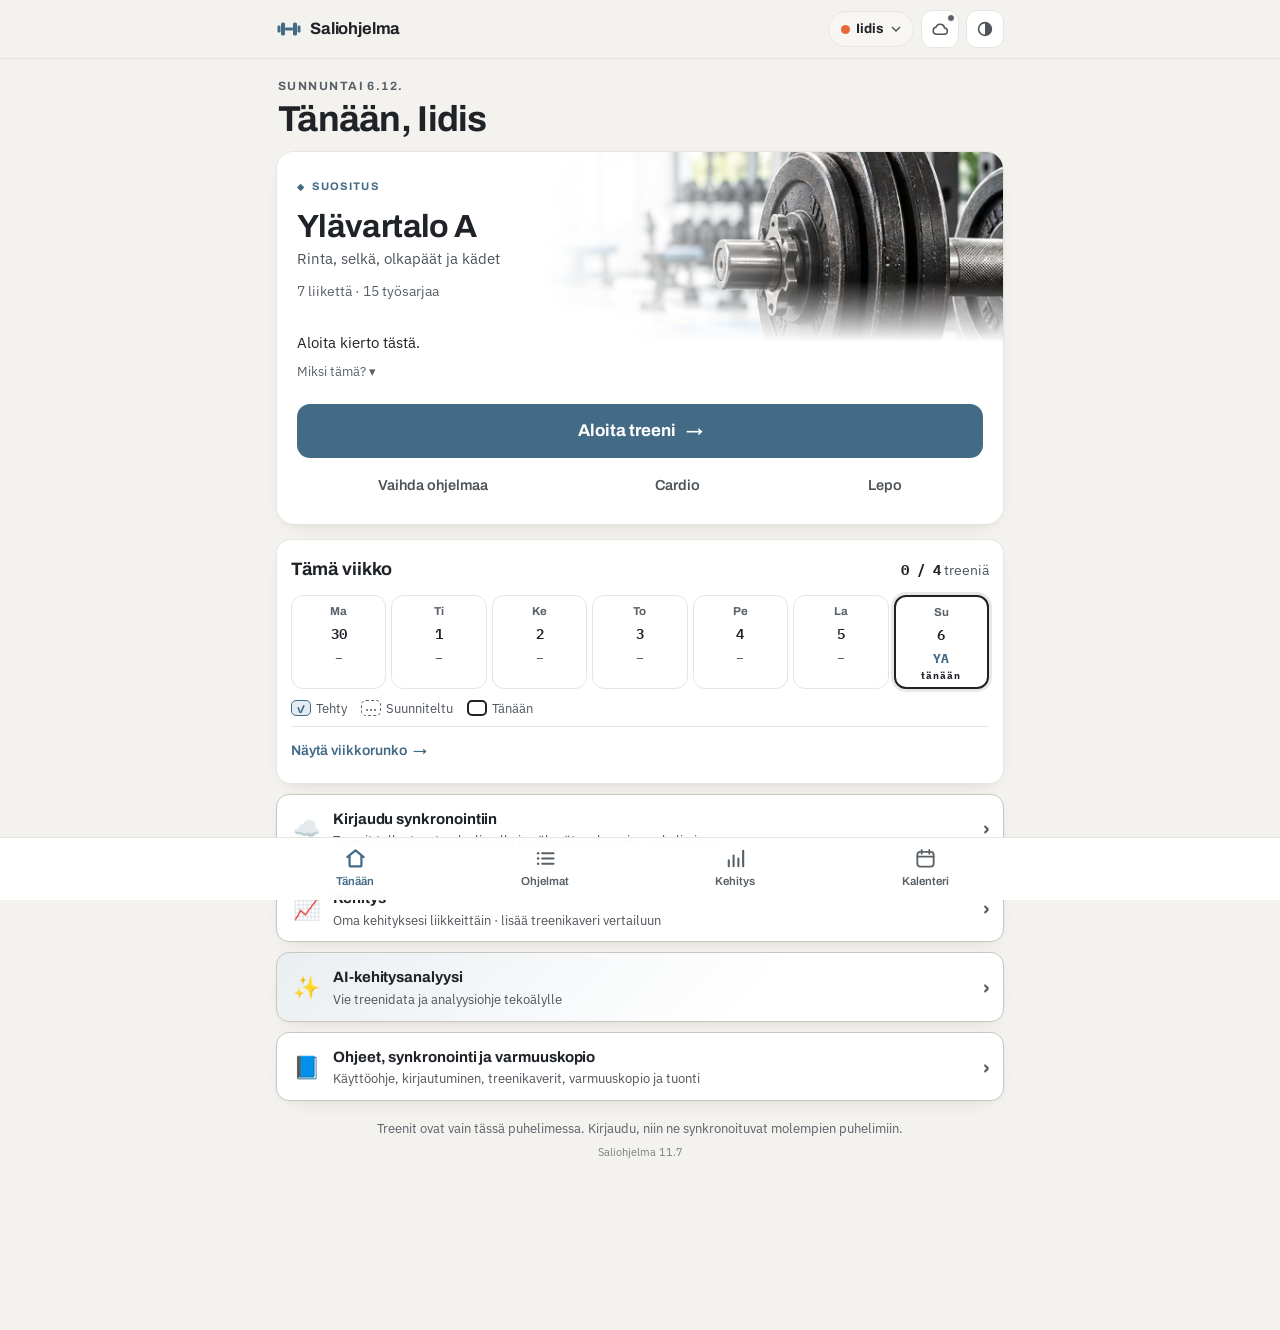
==== commit 412ca5f2: "11.7: puolikkaat kilot näkyvät painokentässä Painokentän tekstialue oli 390 px näytöllä vain 39 px, " ====
--- a/index.html
+++ b/index.html
@@ -8,12 +8,12 @@
 <meta name="mobile-web-app-capable" content="yes">
 <meta name="apple-mobile-web-app-capable" content="yes">
 <meta name="apple-mobile-web-app-title" content="Saliohjelma">
-<link rel="manifest" href="manifest.json?v=11.6.0">
-<link rel="icon" type="image/x-icon" href="favicon.ico?v=11.6.0">
-<link rel="icon" type="image/png" sizes="48x48" href="icon-48.png?v=11.6.0">
-<link rel="icon" type="image/png" sizes="192x192" href="icon-192.png?v=11.6.0">
-<link rel="icon" type="image/png" sizes="512x512" href="icon-512.png?v=11.6.0">
-<link rel="apple-touch-icon" sizes="180x180" href="icon-180.png?v=11.6.0">
+<link rel="manifest" href="manifest.json?v=11.7.0">
+<link rel="icon" type="image/x-icon" href="favicon.ico?v=11.7.0">
+<link rel="icon" type="image/png" sizes="48x48" href="icon-48.png?v=11.7.0">
+<link rel="icon" type="image/png" sizes="192x192" href="icon-192.png?v=11.7.0">
+<link rel="icon" type="image/png" sizes="512x512" href="icon-512.png?v=11.7.0">
+<link rel="apple-touch-icon" sizes="180x180" href="icon-180.png?v=11.7.0">
 <style>
   :root{
     color-scheme: light dark;
@@ -26,7 +26,7 @@
 </style>
 </head>
 <body>
-<title>Saliohjelma 11.6</title>
+<title>Saliohjelma 11.7</title>
 <link rel="preconnect" href="https://fonts.googleapis.com">
 <link rel="preconnect" href="https://fonts.gstatic.com" crossorigin>
 <link rel="stylesheet" href="https://fonts.googleapis.com/css2?family=Archivo:wght@600;700&family=IBM+Plex+Mono:wght@500;600&family=IBM+Plex+Sans:wght@400;500;600&family=Josefin+Sans:wght@400;600;700&family=Poiret+One&display=swap">
@@ -866,8 +866,11 @@
   .setlabels{padding:0 14px 2px}
   .setrow .sn{font-size:14px;font-weight:600;color:var(--ink-2)}
   .kgfield{border-radius:12px}
-  .kgfield button{width:44px;height:48px;font-size:21px;color:var(--ink-2)}
-  .kgfield input{height:48px;font-size:17px}
+  .kgfield button{width:40px;height:48px;font-size:21px;color:var(--ink-2)}
+  .kgfield input{height:48px;font-size:17px;padding:0;letter-spacing:-.01em}
+  /* yksikkö on sarakeotsikossa, jotta puolikkaat kilot (esim. 127,5) mahtuvat kenttään */
+  .kgfield .unit{display:none}
+  .kgfield{min-width:0}
   .numfield{height:48px;border-radius:12px}
   .numfield input{height:46px;font-size:17px}
   .donebtn{width:48px;height:48px;border-radius:50%;font-size:19px;border-width:1.5px;border-color:var(--line-2);background:var(--surface)}
@@ -876,9 +879,14 @@
   .setmeta .tgt{font-size:12px;color:var(--ink-2)}
   .ex-f .minibtn{min-height:40px;padding:8px 12px}
   @media (max-width:380px){
-    .setrow,.setlabels{grid-template-columns:18px minmax(0,1fr) 70px 46px;gap:6px}
-    .kgfield button{width:36px}
+    .setrow,.setlabels{grid-template-columns:18px minmax(0,1fr) 68px 48px;gap:6px}
+    .kgfield button{width:34px}
     .setmeta{padding-left:24px}
+  }
+  @media (max-width:340px){
+    .setrow,.setlabels{grid-template-columns:14px minmax(0,1fr) 58px 42px;gap:4px}
+    .kgfield button{width:30px}
+    .donebtn{width:42px;height:42px}
   }
   /* toimintopalkki treenissä */
   .bottom-in{flex-wrap:nowrap}
@@ -901,7 +909,7 @@
     .hello h1{font-size:36px}
   }
 </style>
-<link rel="stylesheet" href="themes.css?v=11.6.0">
+<link rel="stylesheet" href="themes.css?v=11.7.0">
 
 <header class="topbar">
   <div class="topbar-in">
@@ -3481,7 +3489,7 @@
 
     const labels = document.createElement('div');
     labels.className = 'setlabels';
-    labels.innerHTML = '<span></span><span>Paino</span><span>Toistot</span><span></span>';
+    labels.innerHTML = '<span></span><span>Paino, kg</span><span>Toistot</span><span></span>';
     card.appendChild(labels);
 
     const setsWrap = document.createElement('div');
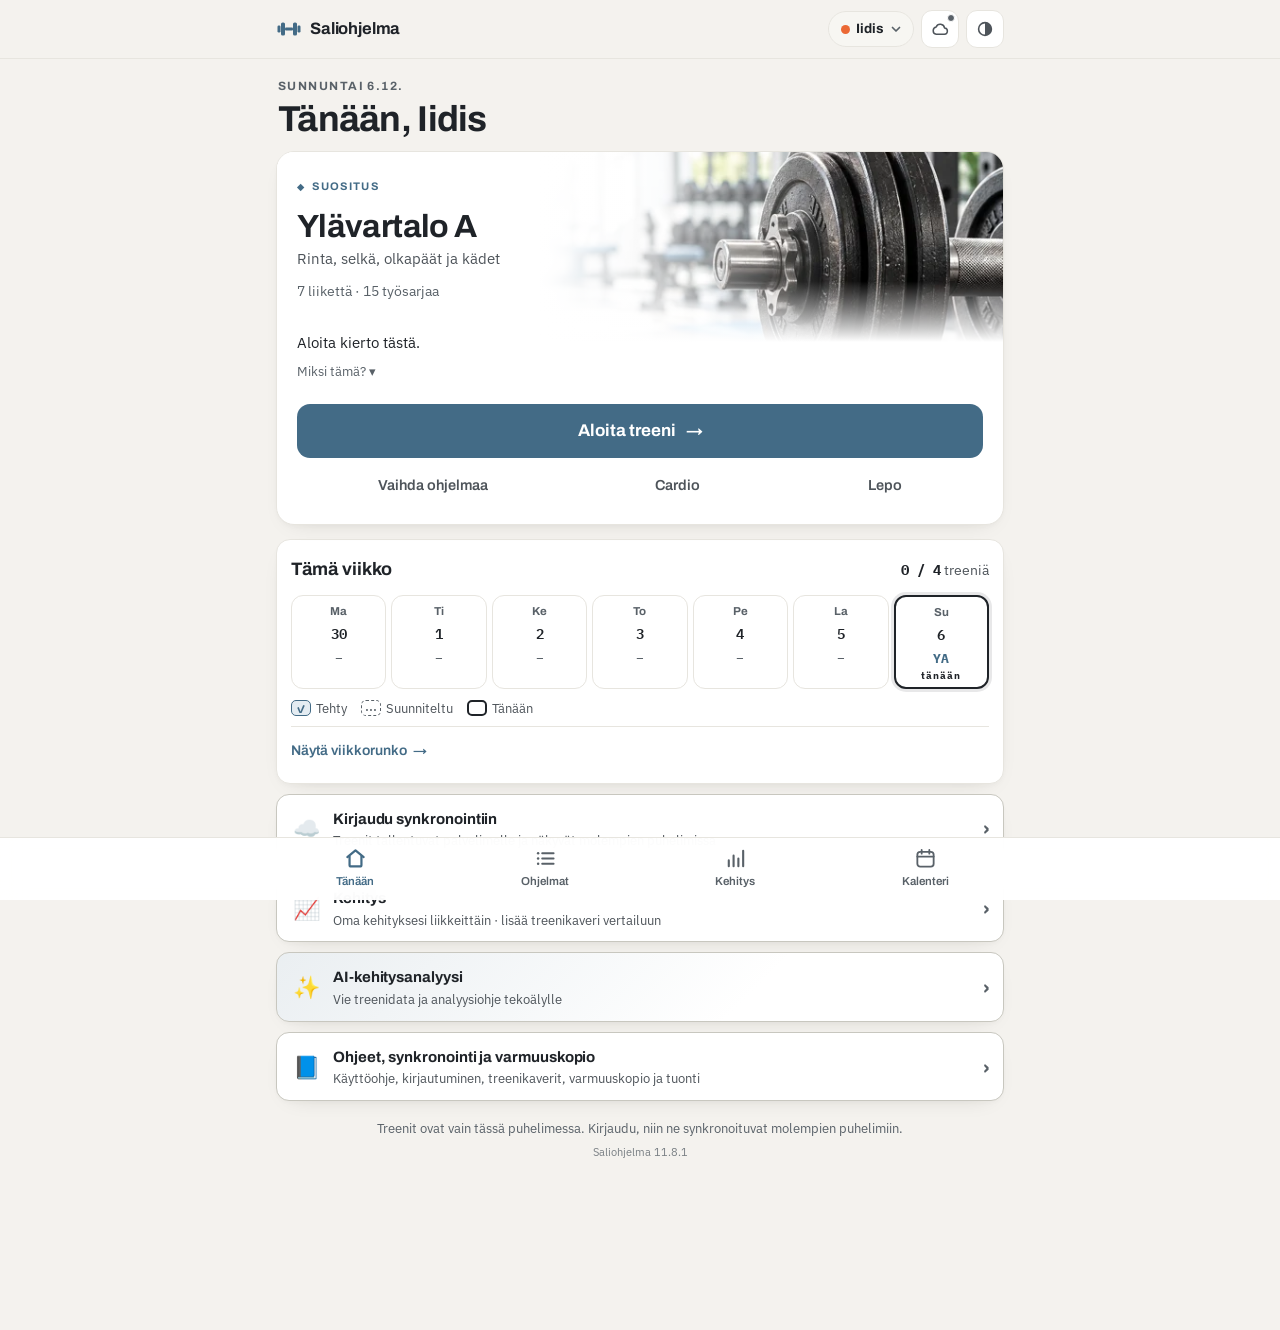
==== commit ba4c6164: "11.8.1: Nordic Rune- ja Viking Berserk -teemat Co-Authored-By: Claude Opus 5.5 <noreply@anthropic.co" ====
--- a/index.html
+++ b/index.html
@@ -8,12 +8,12 @@
 <meta name="mobile-web-app-capable" content="yes">
 <meta name="apple-mobile-web-app-capable" content="yes">
 <meta name="apple-mobile-web-app-title" content="Saliohjelma">
-<link rel="manifest" href="manifest.json?v=11.7.0">
-<link rel="icon" type="image/x-icon" href="favicon.ico?v=11.7.0">
-<link rel="icon" type="image/png" sizes="48x48" href="icon-48.png?v=11.7.0">
-<link rel="icon" type="image/png" sizes="192x192" href="icon-192.png?v=11.7.0">
-<link rel="icon" type="image/png" sizes="512x512" href="icon-512.png?v=11.7.0">
-<link rel="apple-touch-icon" sizes="180x180" href="icon-180.png?v=11.7.0">
+<link rel="manifest" href="manifest.json?v=11.8.1">
+<link rel="icon" type="image/x-icon" href="favicon.ico?v=11.8.1">
+<link rel="icon" type="image/png" sizes="48x48" href="icon-48.png?v=11.8.1">
+<link rel="icon" type="image/png" sizes="192x192" href="icon-192.png?v=11.8.1">
+<link rel="icon" type="image/png" sizes="512x512" href="icon-512.png?v=11.8.1">
+<link rel="apple-touch-icon" sizes="180x180" href="icon-180.png?v=11.8.1">
 <style>
   :root{
     color-scheme: light dark;
@@ -26,7 +26,7 @@
 </style>
 </head>
 <body>
-<title>Saliohjelma 11.7</title>
+<title>Saliohjelma 11.8.1</title>
 <link rel="preconnect" href="https://fonts.googleapis.com">
 <link rel="preconnect" href="https://fonts.gstatic.com" crossorigin>
 <link rel="stylesheet" href="https://fonts.googleapis.com/css2?family=Archivo:wght@600;700&family=IBM+Plex+Mono:wght@500;600&family=IBM+Plex+Sans:wght@400;500;600&family=Josefin+Sans:wght@400;600;700&family=Poiret+One&display=swap">
@@ -909,7 +909,7 @@
     .hello h1{font-size:36px}
   }
 </style>
-<link rel="stylesheet" href="themes.css?v=11.7.0">
+<link rel="stylesheet" href="themes.css?v=11.8.1">
 
 <header class="topbar">
   <div class="topbar-in">
@@ -5033,6 +5033,8 @@
   {id:'deco', name:'Art Deco', desc:'Norsunluu, kultainen kehys ja klubin eleganssi'},
   {id:'mono', name:'Mustavalkopunainen', desc:'Mustaa ja valkoista, punainen päätoiminto'},
   {id:'nature', name:'Luonto', desc:'Pellava, metsänvihreä ja rauhalliset mattapinnat'},
+  {id:'frost', name:'Nordic Rune', desc:'Hopea, jäätynyt lasi ja sähkönsiniset riimut'},
+  {id:'berserk', name:'Viking Berserk', desc:'Hiilenmusta, teräs ja punahehkuinen uhrimerkki'},
   {id:'dark', name:'Tumma', desc:'Grafiitti ja teräksensininen, ilman hehkua'},
   {id:'light', name:'Vaalea', desc:'Luonnonvalkoinen, savensininen ja salvia'},
   {id:'auto', name:'Laitteen mukaan', desc:'Vaihtuu laitteen vaalean tai tumman tilan mukana'}
@@ -5057,7 +5059,7 @@
   document.body.setAttribute('data-skin', resolvedSkin(skin));
   const hs = heroSrc();
   document.querySelectorAll('.hero-art').forEach(function(img){ img.src = hs; });
-  document.documentElement.style.colorScheme = ['dark','neon'].indexOf(resolvedSkin(skin)) >= 0 ? 'dark' : 'light';
+  document.documentElement.style.colorScheme = ['dark','neon','berserk'].indexOf(resolvedSkin(skin)) >= 0 ? 'dark' : 'light';
   const color = getComputedStyle(document.body).getPropertyValue('--bg').trim();
   const meta = document.querySelector('meta[name="theme-color"]');
   if(meta && color) meta.setAttribute('content', color);
--- a/themes.css
+++ b/themes.css
@@ -1,4 +1,4 @@
-/* Six distinct palettes; shared dimensions keep the workout controls familiar. */
+/* Eight distinct palettes; shared dimensions keep the workout controls familiar. */
 :is(body, .theme-preview)[data-skin="light"] {
   color-scheme:light;
   --bg:#F4F2EE;--surface:#FFFFFF;--surface-2:#F7F6F2;--line:#E7E5DF;--line-2:#C8C7BF;
@@ -60,7 +60,52 @@
   --shadow:0 2px 5px #3A322208,0 10px 24px -16px #3A322245;
   --hero-image:url('assets/hero-nature.webp');
 }
+:is(body, .theme-preview)[data-skin="frost"] {
+  color-scheme:light;
+  --bg:#F5F6F8;--surface:#FFFFFF;--surface-2:#EDF2F8;--line:#DCE3EC;--line-2:#9AAABD;
+  --ink:#242B35;--ink-2:#536173;--ink-3:#5F6D7E;
+  --up:#1768D5;--up-soft:#E7F0FC;--low:#49647E;--low-soft:#E8EEF4;
+  --ok:#3C6576;--ok-soft:#E3EFF3;--warn:#805D26;--warn-soft:#F5EDDE;--bad:#AD4054;
+  --on-acc:#FFFFFF;--rest:#5F6D7E;--cardio:#6855A2;--cardio-soft:#EEEAF7;
+  --silver:#8797AB;--rune-glow:#3989EE;--rune-mark:url('assets/rune-frost.svg');
+  --shadow:0 2px 4px #25364C05,0 16px 40px -28px #25364C33;
+  --hero-image:url('assets/hero-frost.webp');
+}
+:is(body, .theme-preview)[data-skin="berserk"] {
+  color-scheme:dark;
+  --bg:#0B0D10;--surface:#171B20;--surface-2:#232A32;--line:#3C4652;--line-2:#758291;
+  --ink:#F2F4F7;--ink-2:#C3CCD7;--ink-3:#A6B2C2;
+  --up:#FF777E;--up-soft:#3B1C24;--low:#B5C0CF;--low-soft:#2A333F;
+  --ok:#A8D6BA;--ok-soft:#203B30;--warn:#F3C68E;--warn-soft:#3B3022;--bad:#FF9399;
+  --on-acc:#0B0D10;--rest:#A6B2C2;--cardio:#FFB79A;--cardio-soft:#3D2823;
+  --silver:#B5C0CF;--rune-glow:#FF3548;--rune-mark:url('assets/rune-berserk.svg');
+  --shadow:0 8px 26px -16px #000D;
+  --hero-image:url('assets/hero-berserk.webp');
+}
 body {--font-d:'Archivo','Helvetica Neue',Arial,sans-serif;--r:14px}
+body[data-skin="frost"] {background-image:radial-gradient(ellipse at 90% 0,#3989EE12,transparent 60%)}
+body[data-skin="berserk"] {background-image:radial-gradient(ellipse at 90% 0,#FF354812,transparent 60%)}
+/* Rune artwork remains decorative, with glow reserved for the main action and timer. */
+body:is([data-skin="frost"],[data-skin="berserk"]) :is(.today.hero,.workout-hero) {border-color:var(--silver)}
+body:is([data-skin="frost"],[data-skin="berserk"]) .today.hero::after,
+.theme-preview:is([data-skin="frost"],[data-skin="berserk"])::after {
+  content:"";position:absolute;z-index:3;right:14px;top:14px;width:34px;height:34px;
+  background:var(--rune-mark) center/contain no-repeat;filter:drop-shadow(0 0 6px var(--rune-glow));pointer-events:none;
+}
+body:is([data-skin="frost"],[data-skin="berserk"]) .hero .primaryact:not(:disabled) {
+  border:1px solid var(--up);box-shadow:0 0 22px -12px var(--rune-glow);
+}
+body:is([data-skin="frost"],[data-skin="berserk"]) .donebtn[aria-pressed="true"] {color:var(--on-acc)}
+body:is([data-skin="frost"],[data-skin="berserk"]) .timer {border-color:var(--up);box-shadow:0 0 18px -12px var(--rune-glow)}
+body[data-skin="berserk"] :is(.brand,.hero h2,.phead h1) {letter-spacing:.015em}
+body[data-skin="berserk"] :is(.btn,.pickchip,.theme-preview) {border-radius:6px}
+body[data-skin="berserk"] .prlabel {color:var(--m1)}
+body[data-skin="berserk"] .prbox-h {color:var(--gold-1)}
+body[data-skin="frost"] .prlabel {color:var(--m3)}
+body[data-skin="frost"] .prbox-h {color:var(--gold-3)}
+.theme-preview:is([data-skin="frost"],[data-skin="berserk"])::after {width:19px;height:19px;top:7px;right:7px}
+.theme-preview:is([data-skin="frost"],[data-skin="berserk"]) .mini-brand {padding-right:18px}
+.theme-preview[data-skin="berserk"] .mini-action {box-shadow:0 0 12px -6px var(--rune-glow)}
 body[data-skin="neon"] {background-image:radial-gradient(ellipse at 85% 0,#5B298322,transparent 60%);background-attachment:fixed}
 body[data-skin="nature"] {background-image:repeating-linear-gradient(35deg,#78603A05 0 1px,transparent 1px 7px)}
 body[data-skin="deco"] {background-image:none}
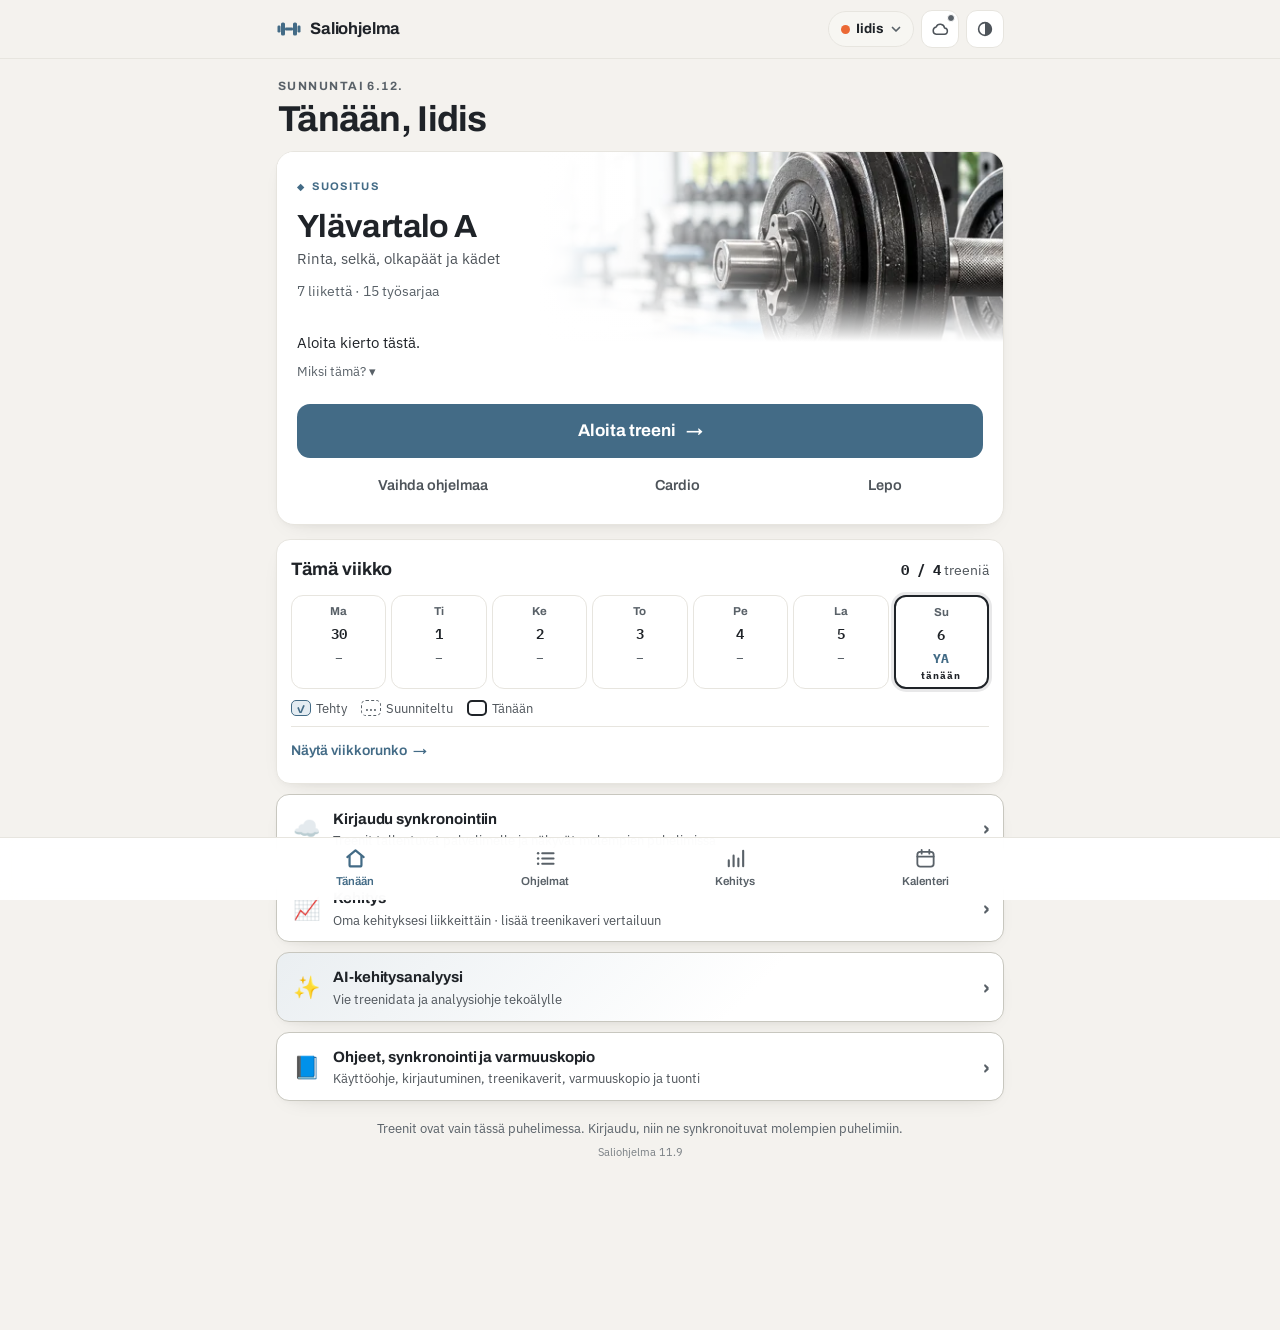
==== commit 08bf9591: "11.9: esitäytetty paino ei tallennu sarjaksi, dialogien näppäimistökäyttö, kontrastit - Sarja on kir" ====
--- a/index.html
+++ b/index.html
@@ -8,12 +8,12 @@
 <meta name="mobile-web-app-capable" content="yes">
 <meta name="apple-mobile-web-app-capable" content="yes">
 <meta name="apple-mobile-web-app-title" content="Saliohjelma">
-<link rel="manifest" href="manifest.json?v=11.8.1">
-<link rel="icon" type="image/x-icon" href="favicon.ico?v=11.8.1">
-<link rel="icon" type="image/png" sizes="48x48" href="icon-48.png?v=11.8.1">
-<link rel="icon" type="image/png" sizes="192x192" href="icon-192.png?v=11.8.1">
-<link rel="icon" type="image/png" sizes="512x512" href="icon-512.png?v=11.8.1">
-<link rel="apple-touch-icon" sizes="180x180" href="icon-180.png?v=11.8.1">
+<link rel="manifest" href="manifest.json?v=11.9.0">
+<link rel="icon" type="image/x-icon" href="favicon.ico?v=11.9.0">
+<link rel="icon" type="image/png" sizes="48x48" href="icon-48.png?v=11.9.0">
+<link rel="icon" type="image/png" sizes="192x192" href="icon-192.png?v=11.9.0">
+<link rel="icon" type="image/png" sizes="512x512" href="icon-512.png?v=11.9.0">
+<link rel="apple-touch-icon" sizes="180x180" href="icon-180.png?v=11.9.0">
 <style>
   :root{
     color-scheme: light dark;
@@ -26,7 +26,7 @@
 </style>
 </head>
 <body>
-<title>Saliohjelma 11.8.1</title>
+<title>Saliohjelma 11.9</title>
 <link rel="preconnect" href="https://fonts.googleapis.com">
 <link rel="preconnect" href="https://fonts.gstatic.com" crossorigin>
 <link rel="stylesheet" href="https://fonts.googleapis.com/css2?family=Archivo:wght@600;700&family=IBM+Plex+Mono:wght@500;600&family=IBM+Plex+Sans:wght@400;500;600&family=Josefin+Sans:wght@400;600;700&family=Poiret+One&display=swap">
@@ -402,14 +402,6 @@
   .setrow{display:grid;grid-template-columns:20px 1fr 74px 38px;gap:6px;align-items:center}
   .setmeta{display:flex;flex-wrap:wrap;align-items:center;gap:6px;padding:4px 0 0 26px}
   .setmeta .tgt{font-size:11px;color:var(--ink-3);flex:1;min-width:150px;line-height:1.35}
-  .rirrow{display:flex;align-items:center;gap:3px}
-  .rirrow .rlab{font-size:10px;letter-spacing:.06em;text-transform:uppercase;color:var(--ink-3);
-    font-family:var(--font-d);font-weight:700;margin-right:3px}
-  .rirbtn{
-    border:1px solid var(--line);background:var(--surface-2);border-radius:7px;min-width:28px;height:28px;
-    font-family:var(--font-m);font-size:12px;font-weight:600;color:var(--ink-2);padding:0 5px;
-  }
-  .rirbtn[aria-pressed="true"]{background:var(--ink);color:var(--bg);border-color:var(--ink)}
   /* ennätysmerkintä liikkeen kohdalla – aina kultainen */
   :root{
     --gold-1:#E7C867;--gold-2:#C9A227;--gold-3:#8C6D14;
@@ -641,6 +633,7 @@
     position:fixed;inset:0;z-index:60;background:rgba(10,13,18,.5);display:flex;padding:16px;
     overflow-y:auto;overscroll-behavior:contain;-webkit-overflow-scrolling:touch;
   }
+  .sheet:focus{outline:none}
   .sheet{
     background:var(--surface);border:1px solid var(--line);border-radius:18px;width:100%;max-width:440px;
     padding:18px;box-shadow:0 20px 60px -20px rgba(0,0,0,.6);
@@ -874,7 +867,7 @@
   .numfield{height:48px;border-radius:12px}
   .numfield input{height:46px;font-size:17px}
   .donebtn{width:48px;height:48px;border-radius:50%;font-size:19px;border-width:1.5px;border-color:var(--line-2);background:var(--surface)}
-  .donebtn[aria-pressed="true"]{background:var(--ok);border-color:var(--ok);color:#fff}
+  .donebtn[aria-pressed="true"]{background:var(--ok);border-color:var(--ok);color:var(--on-acc)}
   .setmeta{padding:5px 0 1px 30px}
   .setmeta .tgt{font-size:12px;color:var(--ink-2)}
   .ex-f .minibtn{min-height:40px;padding:8px 12px}
@@ -909,7 +902,7 @@
     .hello h1{font-size:36px}
   }
 </style>
-<link rel="stylesheet" href="themes.css?v=11.8.1">
+<link rel="stylesheet" href="themes.css?v=11.9.0">
 
 <header class="topbar">
   <div class="topbar-in">
@@ -1962,7 +1955,7 @@
 }
 
 /* Progressio-ohje:
-   - kaikki määrätyt sarjat ylärajassa ja varasto 0-2 -> lisää painoa
+   - kaikki määrätyt sarjat ylärajassa -> lisää painoa
    - alueen sisällä -> pidä paino, hae lisää toistoja
    - yksi sarja alarajan alle -> pidä paino, yritä uudelleen
    - kaksi sarjaa tai toistuvasti alle -> kevennä                         */
@@ -2126,7 +2119,9 @@
 }
 
 /* sarjakohtainen "viimeksi / tavoite" */
-function setTargetText(def, prevSet){
+/* up = edellisen kerran yhteenveto (advice) kehotti lisäämään painoa. Sarjakohtainen
+   tavoite seuraa samaa päätöstä, jotta ne eivät ole ristiriidassa. */
+function setTargetText(def, prevSet, up){
   if(!prevSet) return '';
   const kg = num(prevSet.kg), reps = num(prevSet.reps);
   if(reps <= 0 && kg <= 0) return '';
@@ -2134,7 +2129,7 @@
   const last = 'Viimeksi ' + (kg ? fmtKg(kg) + ' kg' : 'oma paino') + ' × ' + (reps || '–') +
                (rir !== null ? ' @' + rir : '');
   let target;
-  if(reps >= def.hi && (rir === null || rir <= 2)){
+  if(up){
     target = kg ? fmtKg(kg + 2.5) + ' kg × ' + def.lo + '–' + def.hi : 'lisää toistoja';
   }else if(reps > 0){
     target = (kg ? fmtKg(kg) + ' kg × ' : '') + Math.min(def.hi, reps + 1);
@@ -3307,9 +3302,43 @@
 document.addEventListener('keydown', function(ev){
   if(ev.key === 'Escape'){
     const seg = document.getElementById('personseg');
-    if(seg && seg.classList.contains('open')){ setPersonMenu(false); const b = seg.querySelector('.pmenu-btn'); if(b) b.focus(); }
+    if(seg && seg.classList.contains('open')){ setPersonMenu(false); const b = seg.querySelector('.pmenu-btn'); if(b) b.focus(); return; }
+    const closer = overlayEl.querySelector('[data-close]');
+    if(closer){ ev.preventDefault(); closer.click(); }
+    return;
+  }
+  /* Tab pysyy avoimessa dialogissa */
+  if(ev.key === 'Tab' && overlayEl.firstChild){
+    const f = Array.prototype.filter.call(
+      overlayEl.querySelectorAll('button,a[href],input,select,textarea,summary,[tabindex]:not([tabindex="-1"])'),
+      function(el){ return !el.disabled && el.getClientRects().length; });
+    if(!f.length){ ev.preventDefault(); return; }
+    const first = f[0], last = f[f.length - 1], act = document.activeElement;
+    if(!overlayEl.contains(act) || act === overlayEl.querySelector('.sheet')){ ev.preventDefault(); (ev.shiftKey ? last : first).focus(); }
+    else if(ev.shiftKey && act === first){ ev.preventDefault(); last.focus(); }
+    else if(!ev.shiftKey && act === last){ ev.preventDefault(); first.focus(); }
   }
 });
+/* Dialogin avautuessa kohdistus siirtyy siihen ja sulkeutuessa palaa avaajaan. */
+let overlayOpener = null, overlayWasOpen = false, lastOutside = null;
+document.addEventListener('click', function(ev){
+  const t = ev.target.closest ? ev.target.closest('button,a[href],[tabindex]') : null;
+  if(t && !overlayEl.contains(t)) lastOutside = t;
+}, true);
+new MutationObserver(function(){
+  const sheet = overlayEl.querySelector('.sheet');
+  if(sheet){
+    if(!overlayWasOpen) overlayOpener = lastOutside;
+    overlayWasOpen = true;
+    sheet.setAttribute('aria-modal', 'true');
+    sheet.tabIndex = -1;
+    if(!overlayEl.contains(document.activeElement)) sheet.focus({preventScroll:true});
+  }else if(overlayWasOpen){
+    overlayWasOpen = false;
+    const o = overlayOpener; overlayOpener = null;
+    if(o && o !== document.body && document.contains(o)) o.focus({preventScroll:true});
+  }
+}).observe(overlayEl, {childList:true});
 
 /* ---------------- KOKONAISKEHITYS ----------------
    Ketjutettu indeksi kaikista kirjatuista liikkeistä ja treeneistä. Jokaisessa treenissä
@@ -3599,7 +3628,8 @@
         const tgt = document.createElement('span');
         tgt.className = 'tgt mono';
         const pv = prevAll ? (prevAll.sets[si] || prevAll.sets[prevAll.sets.length-1]) : null;
-        const tt = setTargetText(def, pv);
+        const prevAd = prevAll ? advice(def, prevAll.sets, null) : null;
+        const tt = setTargetText(def, pv, !!(prevAd && prevAd.k === 'up'));
         if(tt){
           tgt.textContent = tt;
           meta.appendChild(tgt);
@@ -3740,6 +3770,7 @@
   foot.appendChild(saveWrap);
   foot.appendChild(discard);
   views.program.appendChild(foot);
+  updateFinishState();
 
   const chart = document.createElement('div');
   chart.style.marginTop = '24px';
@@ -5085,6 +5116,8 @@
   });
   h += '</div><div class="sticky-cta"><button class="btn primary" data-close="1">Valmis</button></div></div></div>';
   overlayEl.innerHTML = h;
+  const cur = overlayEl.querySelector('[data-setskin][aria-pressed="true"]');
+  if(cur && !overlayEl.contains(document.activeElement)){ cur.focus({preventScroll:true}); cur.scrollIntoView({block:'center'}); }
 }
 
 /* ============================================================
@@ -5185,9 +5218,12 @@
   const n2 = document.getElementById('finish-note-inline');
   if(n2) n2.textContent = txt;
 }
+/* Sarja on kirjattu vasta, kun siinä on toistoja. Pelkkä esitäytetty paino tai
+   ✓ ilman toistoja ei ole työsarja; oman painon liike kelpaa ilman kiloja. */
+function isLogged(s){ return num(s.reps) > 0; }
 function countLogged(a){
   let c = 0;
-  for(const k in a.entries) a.entries[k].forEach(function(s){ if(num(s.reps) > 0 || num(s.kg) > 0) c++; });
+  for(const k in a.entries) a.entries[k].forEach(function(s){ if(isLogged(s)) c++; });
   return c;
 }
 
@@ -5195,14 +5231,14 @@
 function finishSession(){
   const person = state.person;
   const a = store[person].active;
-  if(!a) return;
+  if(!a || !countLogged(a)) return;
   const p = progById(a.pid);
   const prevSess = strengthSessions(person).filter(function(x){
     return x.pid === a.pid && (!a.editId || x.id !== a.editId);
   })[0];
   const entries = {};
   for(const k in a.entries){
-    const kept = a.entries[k].filter(function(s){ return num(s.reps) > 0 || num(s.kg) > 0; })
+    const kept = a.entries[k].filter(isLogged)
       .map(function(s){ return {kg:num(s.kg), reps:num(s.reps), rir:s.rir || ''}; });
     if(kept.length) entries[k] = kept;
   }
--- a/themes.css
+++ b/themes.css
@@ -33,7 +33,7 @@
   color-scheme:light;
   --bg:#F3EDDF;--surface:#FFFCF5;--surface-2:#F5EFE2;--line:#E0D5BF;--line-2:#B9A57D;
   --ink:#211B12;--ink-2:#514631;--ink-3:#76613D;
-  --up:#89651F;--up-soft:#F2E8CE;--low:#4A5F68;--low-soft:#E1E8EB;
+  --up:#775719;--up-soft:#F2E8CE;--low:#4A5F68;--low-soft:#E1E8EB;
   --ok:#3D6A47;--ok-soft:#E0EBE1;--warn:#835715;--warn-soft:#F6E8CE;--bad:#8E352E;
   --on-acc:#FFFCF5;--rest:#5B5D5E;--cardio:#42655F;--cardio-soft:#DCEAE7;
   --gold:#A47A2B;--silver:#9BA3AA;--silver-lt:#D7DBDF;
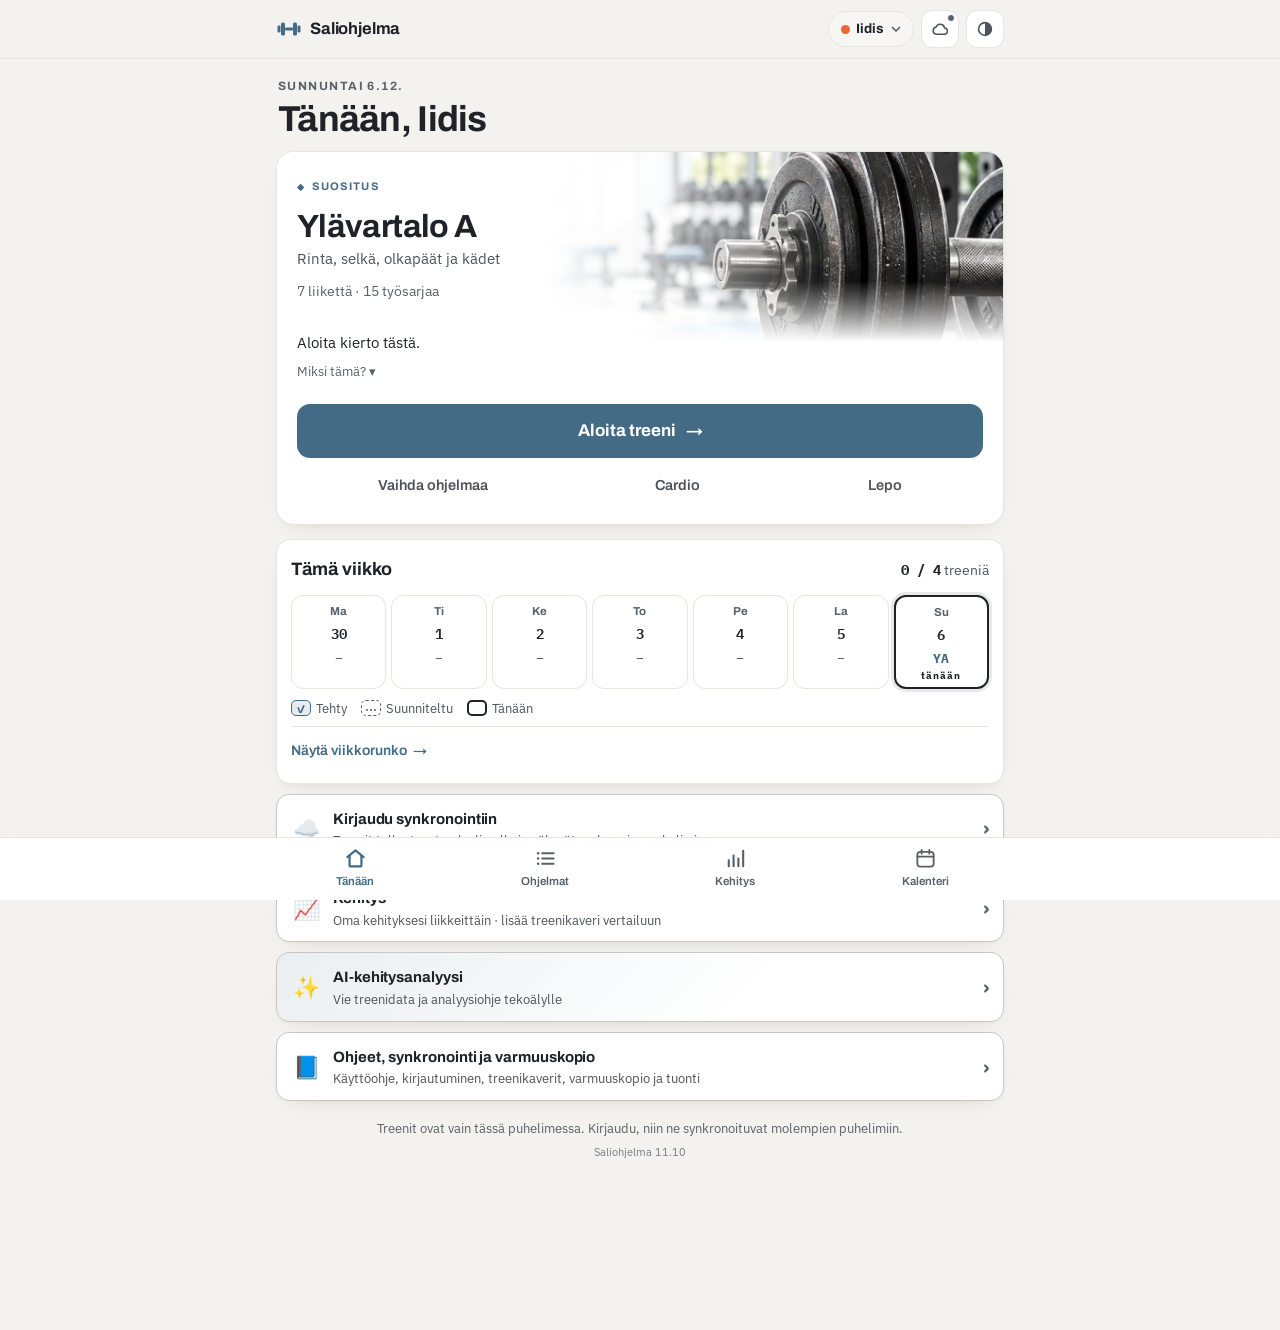
==== commit 72c8f62c: "11.10: esitäyttö ja tavoitteet liikkeen uusimmasta kerrasta myös A/B-päivien yli Kun liike on kahdes" ====
--- a/index.html
+++ b/index.html
@@ -8,12 +8,12 @@
 <meta name="mobile-web-app-capable" content="yes">
 <meta name="apple-mobile-web-app-capable" content="yes">
 <meta name="apple-mobile-web-app-title" content="Saliohjelma">
-<link rel="manifest" href="manifest.json?v=11.9.0">
-<link rel="icon" type="image/x-icon" href="favicon.ico?v=11.9.0">
-<link rel="icon" type="image/png" sizes="48x48" href="icon-48.png?v=11.9.0">
-<link rel="icon" type="image/png" sizes="192x192" href="icon-192.png?v=11.9.0">
-<link rel="icon" type="image/png" sizes="512x512" href="icon-512.png?v=11.9.0">
-<link rel="apple-touch-icon" sizes="180x180" href="icon-180.png?v=11.9.0">
+<link rel="manifest" href="manifest.json?v=11.10.0">
+<link rel="icon" type="image/x-icon" href="favicon.ico?v=11.10.0">
+<link rel="icon" type="image/png" sizes="48x48" href="icon-48.png?v=11.10.0">
+<link rel="icon" type="image/png" sizes="192x192" href="icon-192.png?v=11.10.0">
+<link rel="icon" type="image/png" sizes="512x512" href="icon-512.png?v=11.10.0">
+<link rel="apple-touch-icon" sizes="180x180" href="icon-180.png?v=11.10.0">
 <style>
   :root{
     color-scheme: light dark;
@@ -26,7 +26,7 @@
 </style>
 </head>
 <body>
-<title>Saliohjelma 11.9</title>
+<title>Saliohjelma 11.10</title>
 <link rel="preconnect" href="https://fonts.googleapis.com">
 <link rel="preconnect" href="https://fonts.gstatic.com" crossorigin>
 <link rel="stylesheet" href="https://fonts.googleapis.com/css2?family=Archivo:wght@600;700&family=IBM+Plex+Mono:wght@500;600&family=IBM+Plex+Sans:wght@400;500;600&family=Josefin+Sans:wght@400;600;700&family=Poiret+One&display=swap">
@@ -902,7 +902,7 @@
     .hello h1{font-size:36px}
   }
 </style>
-<link rel="stylesheet" href="themes.css?v=11.9.0">
+<link rel="stylesheet" href="themes.css?v=11.10.0">
 
 <header class="topbar">
   <div class="topbar-in">
@@ -1922,14 +1922,26 @@
 }
 function accentOf(p){ return p && p.type === 'ala' ? 'var(--low)' : 'var(--up)'; }
 
-/* edellisen kerran sarjat tälle liikkeelle */
+/* Liike on kahdessa ohjelmassa vertailukelpoinen, kun se tehdään molemmissa samassa
+   kohdassa järjestystä (esim. Ylä A ja Ylä B). Jos järjestys eroaa (Ala A ja Ala B),
+   painot eivät ole suoraan vertailtavissa. */
+function samePlace(pidA, pidB, key){
+  if(pidA === pidB) return true;
+  const a = progById(pidA), b = progById(pidB);
+  if(!a || !b) return false;
+  const pos = function(p){ for(let i=0;i<p.ex.length;i++) if(p.ex[i].key === key) return i; return -1; };
+  const i = pos(a);
+  return i >= 0 && i === pos(b);
+}
+/* edellisen kerran sarjat tälle liikkeelle: uusin vertailukelpoinen kerta, myös
+   toisesta ohjelmasta, jotta B-päivän painonnosto näkyy seuraavana A-päivänä */
 function lastFor(person, pid, key){
   const list = strengthSessions(person);
   let fallback = null;
   for(const s of list){
     const e = s.entries && s.entries[key];
-    if(e && e.length && e.some(function(x){ return num(x.kg) > 0 || num(x.reps) > 0; })){
-      if(s.pid === pid) return {sets:e, end:s.end, same:true, pid:s.pid};
+    if(e && e.length && e.some(function(x){ return num(x.reps) > 0; })){
+      if(samePlace(pid, s.pid, key)) return {sets:e, end:s.end, same:s.pid === pid, pid:s.pid};
       if(!fallback) fallback = {sets:e, end:s.end, same:false, pid:s.pid};
     }
   }
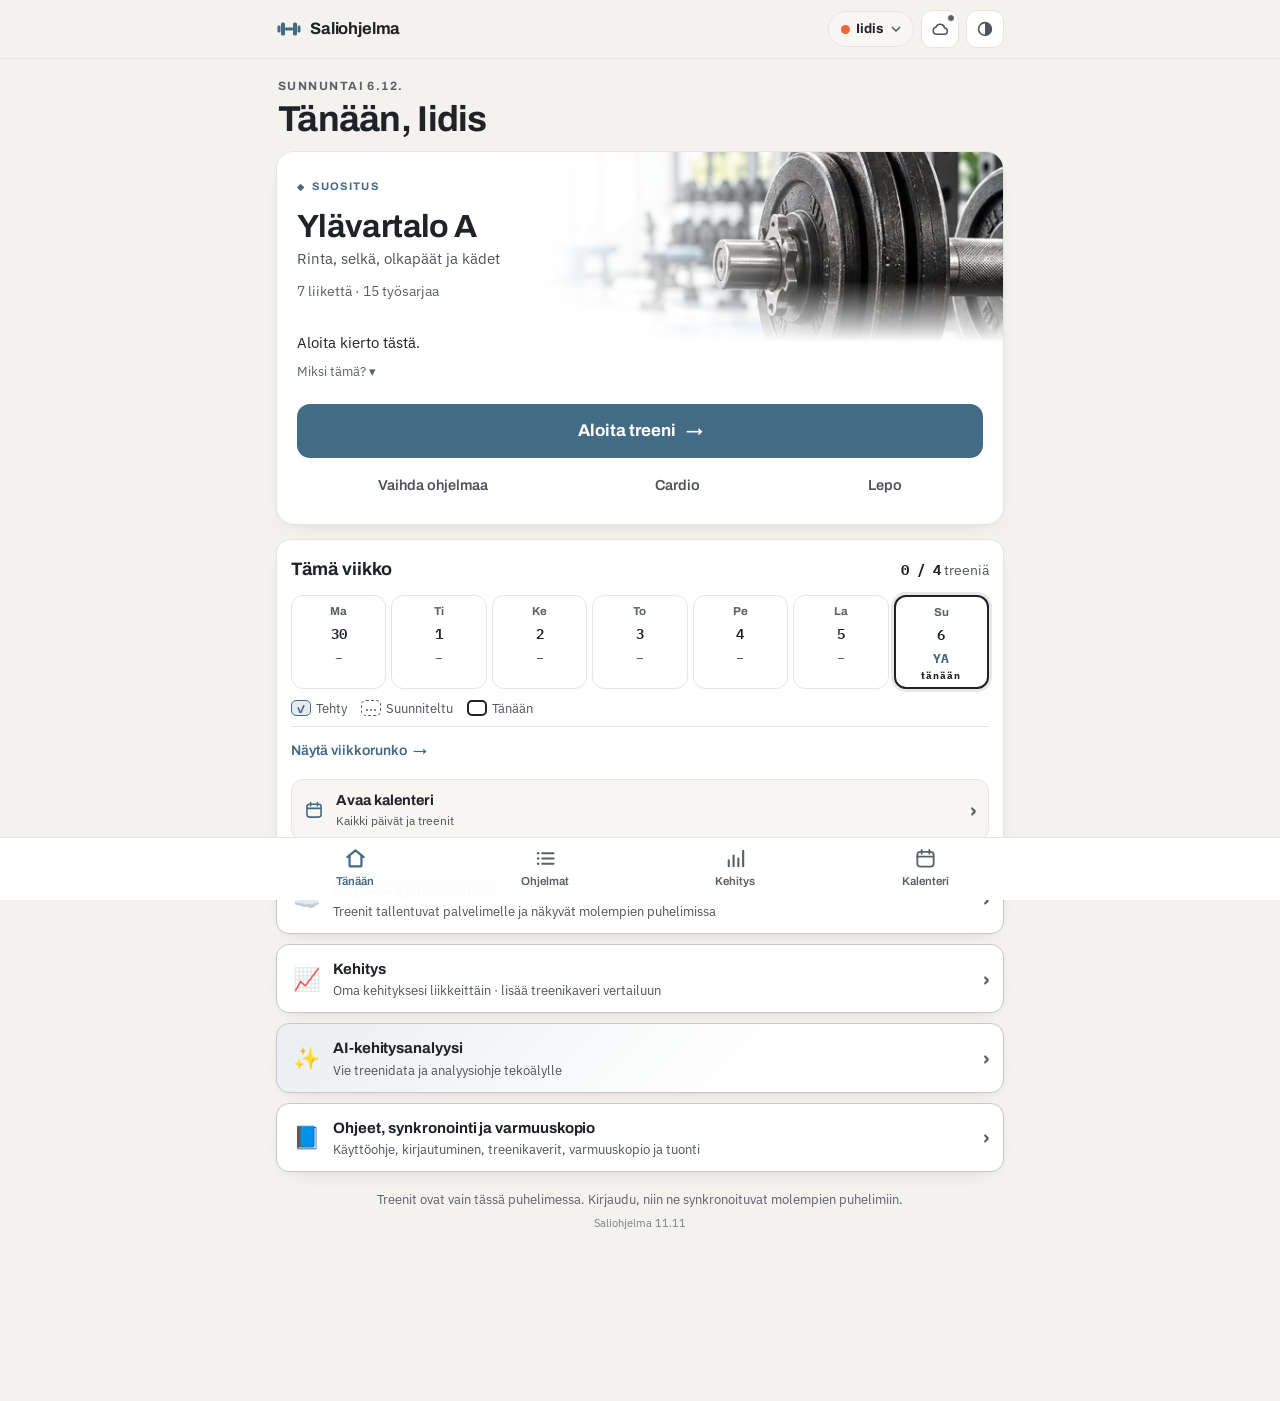
==== commit f6e3d2df: "11.11: Tämä viikko -korttiin Avaa kalenteri -painike Painike viikkorungon alla vie suoraan kalenteri" ====
--- a/index.html
+++ b/index.html
@@ -8,12 +8,12 @@
 <meta name="mobile-web-app-capable" content="yes">
 <meta name="apple-mobile-web-app-capable" content="yes">
 <meta name="apple-mobile-web-app-title" content="Saliohjelma">
-<link rel="manifest" href="manifest.json?v=11.10.0">
-<link rel="icon" type="image/x-icon" href="favicon.ico?v=11.10.0">
-<link rel="icon" type="image/png" sizes="48x48" href="icon-48.png?v=11.10.0">
-<link rel="icon" type="image/png" sizes="192x192" href="icon-192.png?v=11.10.0">
-<link rel="icon" type="image/png" sizes="512x512" href="icon-512.png?v=11.10.0">
-<link rel="apple-touch-icon" sizes="180x180" href="icon-180.png?v=11.10.0">
+<link rel="manifest" href="manifest.json?v=11.11.0">
+<link rel="icon" type="image/x-icon" href="favicon.ico?v=11.11.0">
+<link rel="icon" type="image/png" sizes="48x48" href="icon-48.png?v=11.11.0">
+<link rel="icon" type="image/png" sizes="192x192" href="icon-192.png?v=11.11.0">
+<link rel="icon" type="image/png" sizes="512x512" href="icon-512.png?v=11.11.0">
+<link rel="apple-touch-icon" sizes="180x180" href="icon-180.png?v=11.11.0">
 <style>
   :root{
     color-scheme: light dark;
@@ -26,7 +26,7 @@
 </style>
 </head>
 <body>
-<title>Saliohjelma 11.10</title>
+<title>Saliohjelma 11.11</title>
 <link rel="preconnect" href="https://fonts.googleapis.com">
 <link rel="preconnect" href="https://fonts.gstatic.com" crossorigin>
 <link rel="stylesheet" href="https://fonts.googleapis.com/css2?family=Archivo:wght@600;700&family=IBM+Plex+Mono:wght@500;600&family=IBM+Plex+Sans:wght@400;500;600&family=Josefin+Sans:wght@400;600;700&family=Poiret+One&display=swap">
@@ -795,6 +795,13 @@
   .wkmore summary::after{content:"→";margin-left:6px;transition:transform .15s}
   .wkmore[open] summary::after{transform:rotate(90deg)}
   .wkmore .week{margin-top:4px}
+  .wkcal{display:flex;align-items:center;gap:12px;width:100%;min-height:52px;margin-top:8px;padding:10px 12px;
+    border:1px solid var(--line);border-radius:12px;background:var(--surface-2);color:var(--ink);font:inherit;text-align:left;cursor:pointer}
+  .wkcal svg{color:var(--up);flex:none}
+  .wkcal b{display:block;font-family:var(--font-d);font-size:14.5px;font-weight:700}
+  .wkcal small{display:block;font-size:12px;color:var(--ink-2);margin-top:1px}
+  .wkcal .chev{margin-left:auto;color:var(--ink-3);font-size:20px;font-weight:700;line-height:1}
+  .wkcal:active{background:var(--line)}
 
   /* kortit */
   .lastbtn{min-height:64px;padding:13px 14px;gap:12px;margin-top:10px}
@@ -902,7 +909,7 @@
     .hello h1{font-size:36px}
   }
 </style>
-<link rel="stylesheet" href="themes.css?v=11.10.0">
+<link rel="stylesheet" href="themes.css?v=11.11.0">
 
 <header class="topbar">
   <div class="topbar-in">
@@ -2877,7 +2884,11 @@
   });
   h += '</div><p class="muted" style="font-size:12px;margin:8px 2px 0;line-height:1.45">' +
     'Kierto ratkaisee, ei kalenteri: Ylä A → Ala A → Ylä B → Ala B jatkuu siitä mihin jäit, eikä viikko nollaudu ' +
-    'maanantaina. Runko ehdottaa päivän, saman alueen treenien väliin jää vähintään 2 vrk.</p></details></section>';
+    'maanantaina. Runko ehdottaa päivän, saman alueen treenien väliin jää vähintään 2 vrk.</p></details>' +
+    '<button type="button" class="wkcal" data-opencal="1">' +
+      '<svg viewBox="0 0 24 24" width="20" height="20" aria-hidden="true"><rect x="3.5" y="5" width="17" height="15.5" rx="3" fill="none" stroke="currentColor" stroke-width="1.9"/>' +
+      '<path d="M3.5 10h17M8 3v4M16 3v4" stroke="currentColor" stroke-width="1.9" stroke-linecap="round"/></svg>' +
+      '<span><b>Avaa kalenteri</b><small>Kaikki päivät ja treenit</small></span><span class="chev" aria-hidden="true">›</span></button></section>';
 
   /* kirjautuminen, viimeisin treeni, yhdessä, AI */
   if(sync.enabled && sync.status === 'signedout' && !sync.promptHidden){
@@ -6478,7 +6489,7 @@
    ============================================================ */
 
 document.addEventListener('click', function(ev){
-  const t = ev.target.closest('[data-person],[data-open],[data-view],[data-tab],[data-cardio],[data-finish],[data-close],[data-savecardio],[data-discard],[data-discard-ask],[data-setskin],[data-rest],[data-ckind],[data-cmin],[data-ckindfilter],[data-timer],[data-calmove],[data-calday],[data-editsets],[data-del],[data-delok],[data-backtoday],[data-addcardio],[data-addrest],[data-abort],[data-clearsets],[data-weekday],[data-active],[data-pickprog],[data-hidebar],[data-showbar],[data-export],[data-import],[data-importtext],[data-copybk],[data-bkselect],[data-signin],[data-signout],[data-togkey],[data-cmp],[data-pmenu],[data-editprog],[data-editlist],[data-edcancel],[data-edsave],[data-edadd],[data-edmove],[data-edrm],[data-edreset],[data-edarchive],[data-edconfirm],[data-invite],[data-joincode],[data-acceptinv],[data-unshare],[data-unshareok],[data-resetpw],[data-syncsheet],[data-whatsapp],[data-wacopy],[data-washare],[data-importclip],[data-bkshare],[data-bkdl],[data-session],[data-replaceok],[data-ai],[data-airange],[data-aicopy],[data-aitxt],[data-aijson]');
+  const t = ev.target.closest('[data-person],[data-open],[data-view],[data-tab],[data-cardio],[data-finish],[data-close],[data-savecardio],[data-discard],[data-discard-ask],[data-setskin],[data-rest],[data-ckind],[data-cmin],[data-ckindfilter],[data-timer],[data-calmove],[data-calday],[data-editsets],[data-del],[data-delok],[data-backtoday],[data-addcardio],[data-addrest],[data-abort],[data-clearsets],[data-weekday],[data-active],[data-pickprog],[data-hidebar],[data-showbar],[data-export],[data-import],[data-importtext],[data-copybk],[data-bkselect],[data-signin],[data-signout],[data-togkey],[data-cmp],[data-opencal],[data-pmenu],[data-editprog],[data-editlist],[data-edcancel],[data-edsave],[data-edadd],[data-edmove],[data-edrm],[data-edreset],[data-edarchive],[data-edconfirm],[data-invite],[data-joincode],[data-acceptinv],[data-unshare],[data-unshareok],[data-resetpw],[data-syncsheet],[data-whatsapp],[data-wacopy],[data-washare],[data-importclip],[data-bkshare],[data-bkdl],[data-session],[data-replaceok],[data-ai],[data-airange],[data-aicopy],[data-aitxt],[data-aijson]');
   const segOpen = document.getElementById('personseg');
   if(segOpen && segOpen.classList.contains('open') && !ev.target.closest('[data-pmenu]')) setPersonMenu(false);
   if(!t) return;
@@ -6673,6 +6684,7 @@
     return;
   }
   if(t.dataset.calday){ showDay(t.dataset.calday); return; }
+  if(t.dataset.opencal){ const n = new Date(); state.calY = n.getFullYear(); state.calM = n.getMonth(); progDom = null; setView('calendar'); return; }
   if(t.dataset.weekday){
     const b = t.dataset.weekday.split('-');
     state.calY = +b[0]; state.calM = +b[1] - 1;
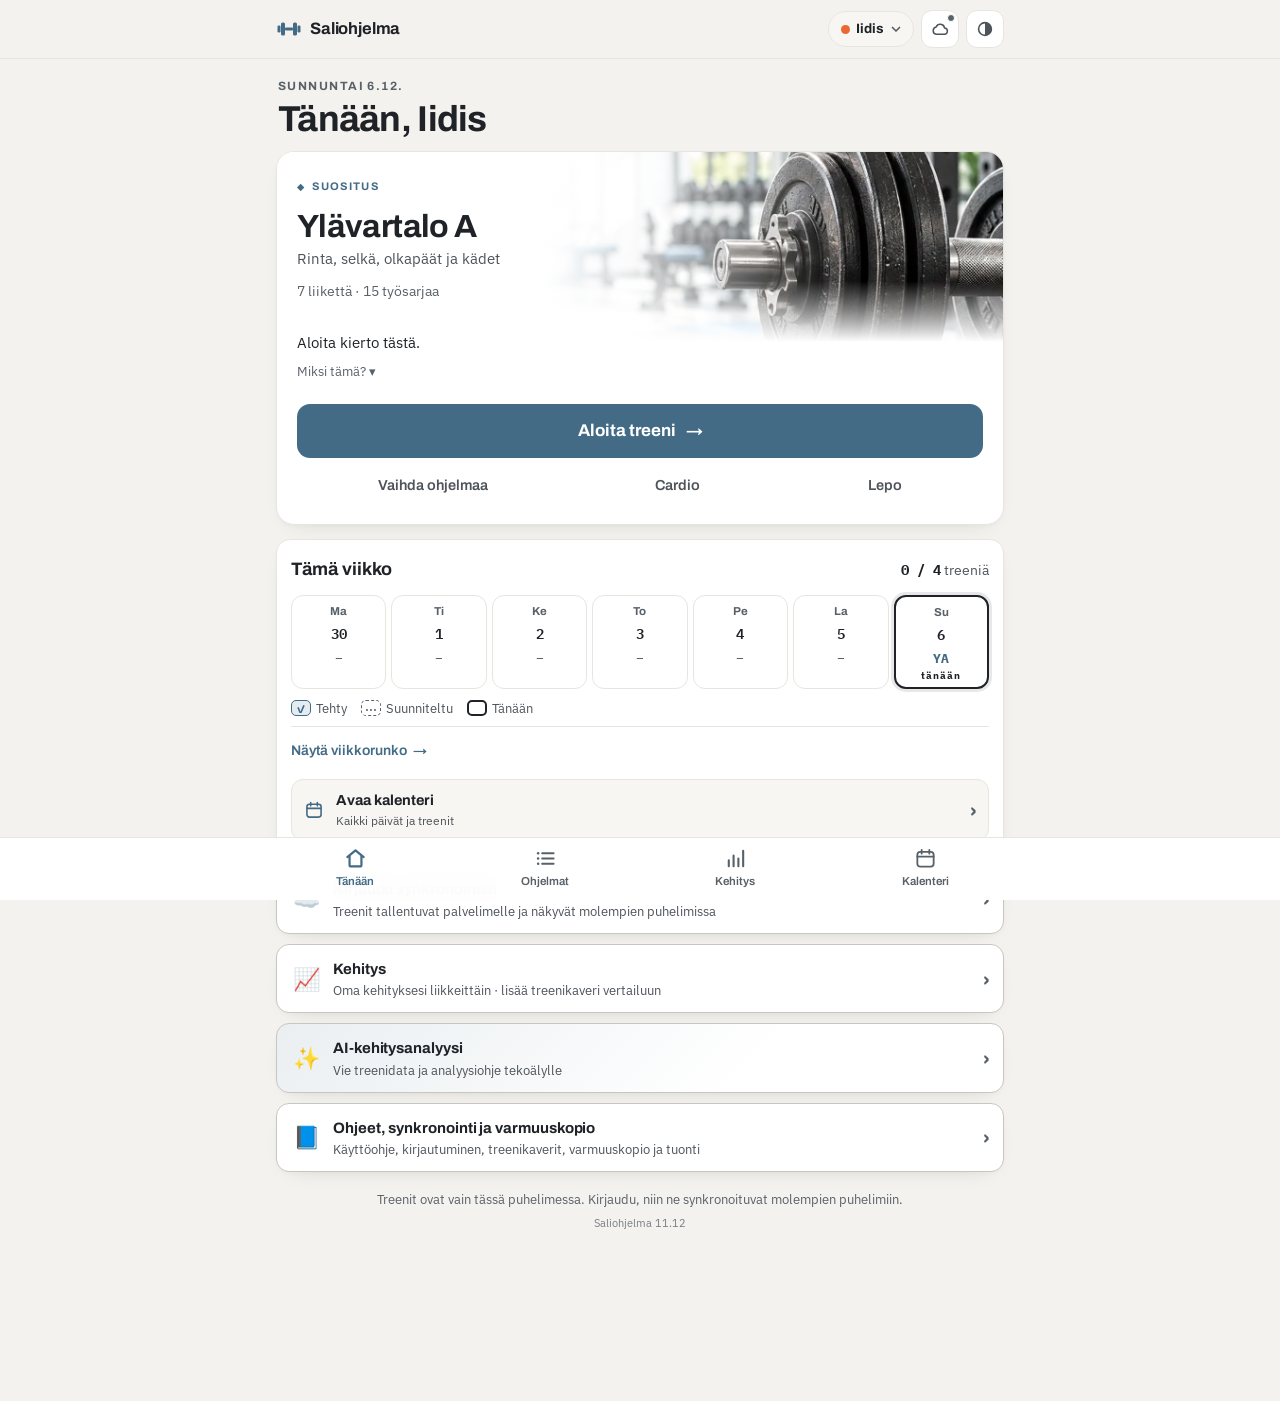
==== commit f9b6e2e3: "11.12: ei vanhentuneita Yhteinen-merkintöjä eikä vanhoja huomautuksia Treenikaverin ohjelmaan verrat" ====
--- a/index.html
+++ b/index.html
@@ -8,12 +8,12 @@
 <meta name="mobile-web-app-capable" content="yes">
 <meta name="apple-mobile-web-app-capable" content="yes">
 <meta name="apple-mobile-web-app-title" content="Saliohjelma">
-<link rel="manifest" href="manifest.json?v=11.11.0">
-<link rel="icon" type="image/x-icon" href="favicon.ico?v=11.11.0">
-<link rel="icon" type="image/png" sizes="48x48" href="icon-48.png?v=11.11.0">
-<link rel="icon" type="image/png" sizes="192x192" href="icon-192.png?v=11.11.0">
-<link rel="icon" type="image/png" sizes="512x512" href="icon-512.png?v=11.11.0">
-<link rel="apple-touch-icon" sizes="180x180" href="icon-180.png?v=11.11.0">
+<link rel="manifest" href="manifest.json?v=11.12.0">
+<link rel="icon" type="image/x-icon" href="favicon.ico?v=11.12.0">
+<link rel="icon" type="image/png" sizes="48x48" href="icon-48.png?v=11.12.0">
+<link rel="icon" type="image/png" sizes="192x192" href="icon-192.png?v=11.12.0">
+<link rel="icon" type="image/png" sizes="512x512" href="icon-512.png?v=11.12.0">
+<link rel="apple-touch-icon" sizes="180x180" href="icon-180.png?v=11.12.0">
 <style>
   :root{
     color-scheme: light dark;
@@ -26,7 +26,7 @@
 </style>
 </head>
 <body>
-<title>Saliohjelma 11.11</title>
+<title>Saliohjelma 11.12</title>
 <link rel="preconnect" href="https://fonts.googleapis.com">
 <link rel="preconnect" href="https://fonts.gstatic.com" crossorigin>
 <link rel="stylesheet" href="https://fonts.googleapis.com/css2?family=Archivo:wght@600;700&family=IBM+Plex+Mono:wght@500;600&family=IBM+Plex+Sans:wght@400;500;600&family=Josefin+Sans:wght@400;600;700&family=Poiret+One&display=swap">
@@ -909,7 +909,7 @@
     .hello h1{font-size:36px}
   }
 </style>
-<link rel="stylesheet" href="themes.css?v=11.11.0">
+<link rel="stylesheet" href="themes.css?v=11.12.0">
 
 <header class="topbar">
   <div class="topbar-in">
@@ -1198,7 +1198,9 @@
     sub:x.sub === undefined && base ? base.sub : cleanText(x.sub, 120)};
   if(base){
     p.rot = base.rot; p.day = base.day; p.wd = base.wd;
-    if(base.note) p.note = base.note;
+    /* alkuperäisen ohjelman huomautus koskee sen liikejärjestystä: näytetään vain, jos järjestys on ennallaan */
+    const sameOrder = ex.map(function(e){ return e.key; }).join() === base.ex.map(function(e){ return e.key; }).join();
+    if(base.note && sameOrder) p.note = base.note;
     p.edited = true;
   }else{
     p.rot = null; p.day = 'Oma ohjelma'; p.wd = null; p.custom = true;
@@ -1425,6 +1427,7 @@
   sync.shareTo = [];
   sync.profileReady = false;
   sync.shareBlocked = false;
+  sync.progSeen = {};
 }
 
 /* ---- profiilit ja treenikaverit ----
@@ -1914,11 +1917,22 @@
   return store[person].sessions.filter(function(s){ return s.pid && progById(s.pid); })
     .sort(function(a,b){ return (a.end||'') < (b.end||'') ? 1 : -1; }); // uusin ensin
 }
+/* Treenikaverin ohjelmaa (Yhteinen-merkinnät) käytetään vain, kun se on varmasti ajan tasalla:
+   kirjautuneena kaveri on yhdistetty ja hänen ohjelmansa on saatu palvelimelta tässä istunnossa.
+   Ilman synkronointia toisen laitteen muutokset eivät näy tässä, joten vertailu tehdään vain
+   kahden muokkaamattoman alkuperäisen ohjelman välillä. */
 function partnerProgram(pid){
   const p = progById(pid);
   if(!p || typeof p.rot !== 'number') return null;
   const other = (p.person === 'iida') ? 'matti' : 'iida';
-  return progsFor(other).filter(function(x){ return x.rot === p.rot; })[0] || null;
+  const op = progsFor(other).filter(function(x){ return x.rot === p.rot; })[0] || null;
+  if(!op) return null;
+  if(sync.enabled && sync.user && sync.me){
+    if(other !== sync.me && !(visiblePersons().indexOf(other) >= 0 && !sync.shareBlocked && sync.progSeen && sync.progSeen[other])) return null;
+    if(p.person !== sync.me && !(sync.progSeen && sync.progSeen[p.person])) return null;
+    return op;
+  }
+  return (p.edited || op.edited) ? null : op;
 }
 function sharedKeys(pid){
   const op = partnerProgram(pid);
@@ -3038,6 +3052,8 @@
 }
 /* profiilin tilannekuva palvelimelta: uudempi versio otetaan käyttöön, oma uudempi lähetetään */
 function programsFromProfile(person, d){
+  if(!sync.progSeen) sync.progSeen = {};
+  if(person !== sync.me) sync.progSeen[person] = true;
   const rat = Number(d && d.programsAt) || 0;
   if(adoptRemotePrograms(person, d && d.programs, rat)){ afterProgramsChanged(); return; }
   if(person === sync.me && progStore[person].at > rat){ progStore[person].dirty = true; pushPrograms(person); }
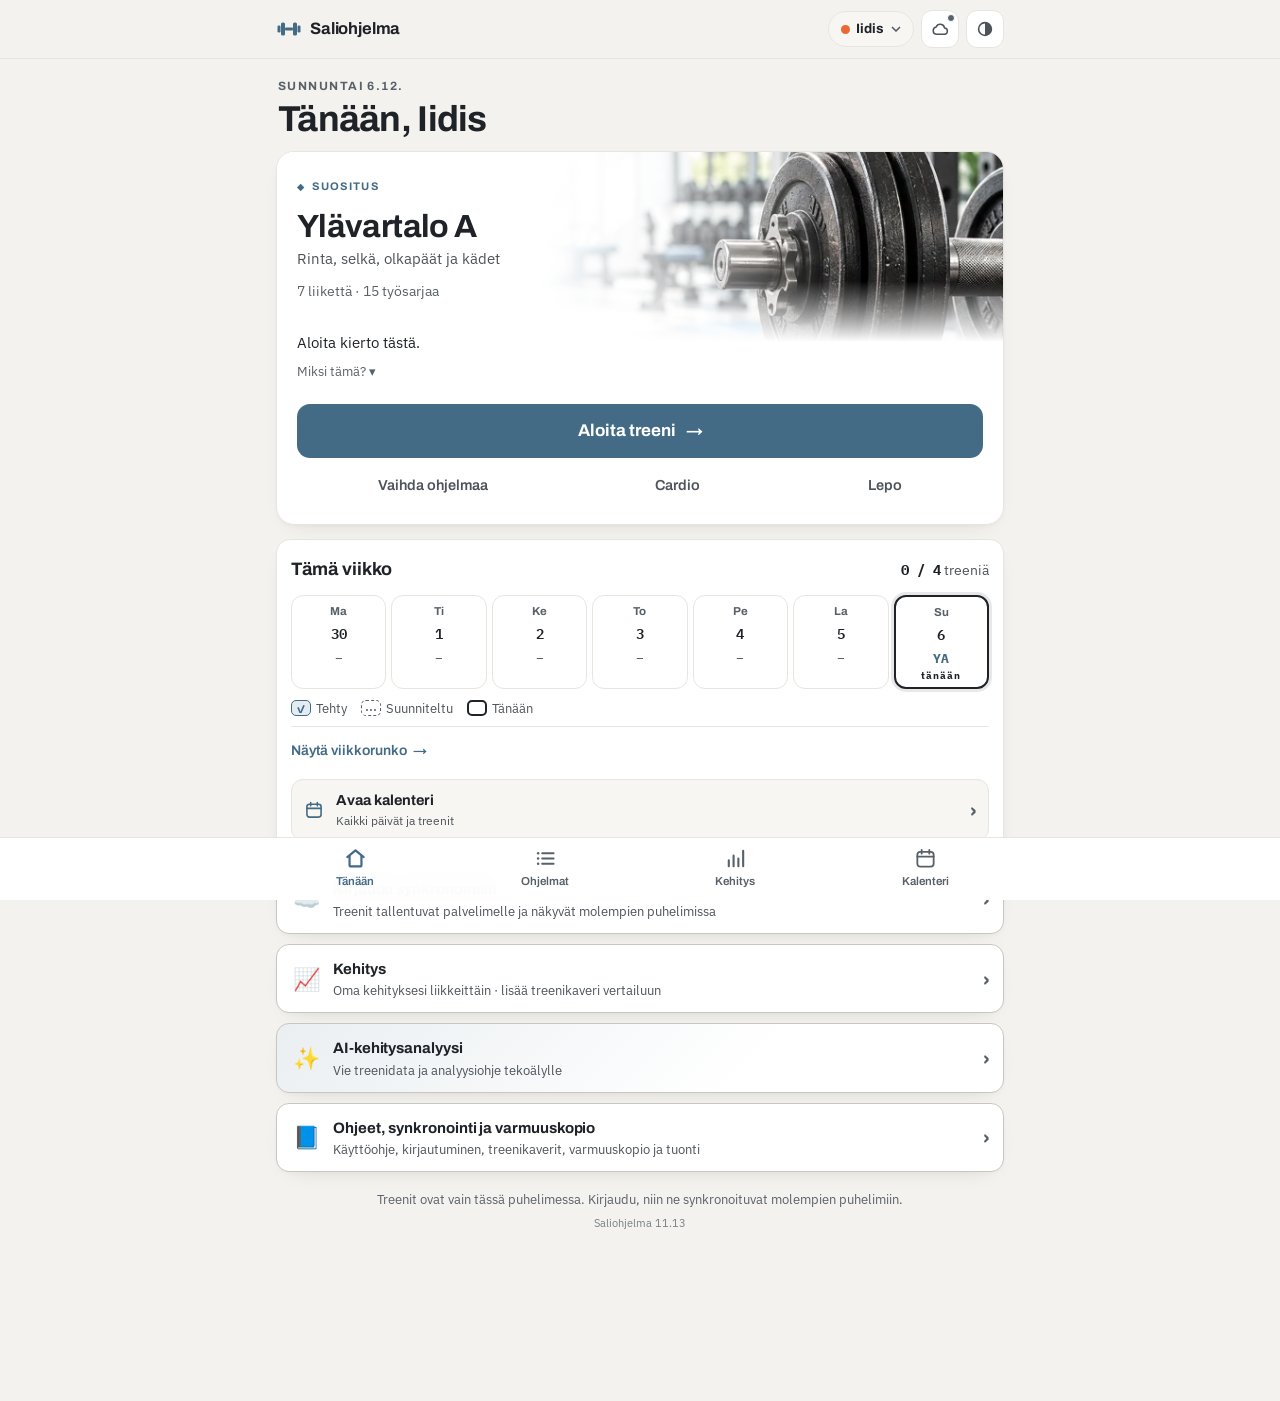
==== commit 9d074a13: "11.13: liikkeen vaihto erotetaan nimen korjauksesta Liike tunnistetaan tunnuksestaan, joten nimen mu" ====
--- a/index.html
+++ b/index.html
@@ -8,12 +8,12 @@
 <meta name="mobile-web-app-capable" content="yes">
 <meta name="apple-mobile-web-app-capable" content="yes">
 <meta name="apple-mobile-web-app-title" content="Saliohjelma">
-<link rel="manifest" href="manifest.json?v=11.12.0">
-<link rel="icon" type="image/x-icon" href="favicon.ico?v=11.12.0">
-<link rel="icon" type="image/png" sizes="48x48" href="icon-48.png?v=11.12.0">
-<link rel="icon" type="image/png" sizes="192x192" href="icon-192.png?v=11.12.0">
-<link rel="icon" type="image/png" sizes="512x512" href="icon-512.png?v=11.12.0">
-<link rel="apple-touch-icon" sizes="180x180" href="icon-180.png?v=11.12.0">
+<link rel="manifest" href="manifest.json?v=11.13.0">
+<link rel="icon" type="image/x-icon" href="favicon.ico?v=11.13.0">
+<link rel="icon" type="image/png" sizes="48x48" href="icon-48.png?v=11.13.0">
+<link rel="icon" type="image/png" sizes="192x192" href="icon-192.png?v=11.13.0">
+<link rel="icon" type="image/png" sizes="512x512" href="icon-512.png?v=11.13.0">
+<link rel="apple-touch-icon" sizes="180x180" href="icon-180.png?v=11.13.0">
 <style>
   :root{
     color-scheme: light dark;
@@ -26,7 +26,7 @@
 </style>
 </head>
 <body>
-<title>Saliohjelma 11.12</title>
+<title>Saliohjelma 11.13</title>
 <link rel="preconnect" href="https://fonts.googleapis.com">
 <link rel="preconnect" href="https://fonts.gstatic.com" crossorigin>
 <link rel="stylesheet" href="https://fonts.googleapis.com/css2?family=Archivo:wght@600;700&family=IBM+Plex+Mono:wght@500;600&family=IBM+Plex+Sans:wght@400;500;600&family=Josefin+Sans:wght@400;600;700&family=Poiret+One&display=swap">
@@ -170,6 +170,14 @@
   .edex-act{display:flex;gap:8px;margin-top:10px}
   .edex-act .minibtn{min-height:36px;min-width:40px}
   .edex-act .danger{margin-left:auto}
+  .edex-act{flex-wrap:wrap}
+  .edsplitnote{margin:8px 0 0;font-size:12.5px;color:var(--ok);line-height:1.4}
+  .splitlist{display:grid;gap:6px;max-height:42vh;overflow:auto}
+  .splitopt{display:flex;align-items:center;gap:10px;min-height:44px;padding:8px 12px;border:1px solid var(--line);border-radius:10px;background:var(--surface);cursor:pointer;font-size:14px}
+  .splitopt input{width:20px;height:20px;flex:none;accent-color:var(--up)}
+  .splitopt:has(input:checked){border-color:var(--up);background:var(--up-soft)}
+  .renitem{border-top:1px solid var(--line);padding:10px 0 4px;display:grid;gap:6px}
+  .renname{margin:0;font-size:14px}
   .edinfo{font-size:12px;line-height:1.45;margin:12px 2px 0}
   .edbtns{display:grid;gap:8px;margin-top:14px}
   .edextra{text-align:center;margin-top:14px}
@@ -909,7 +917,7 @@
     .hello h1{font-size:36px}
   }
 </style>
-<link rel="stylesheet" href="themes.css?v=11.12.0">
+<link rel="stylesheet" href="themes.css?v=11.13.0">
 
 <header class="topbar">
   <div class="topbar-in">
@@ -3149,8 +3157,12 @@
       '</div><div class="edex-act">' +
         '<button type="button" class="minibtn" data-edmove="' + i + '" data-dir="-1"' + (i === 0 ? ' disabled' : '') + ' aria-label="Siirrä ylös">↑</button>' +
         '<button type="button" class="minibtn" data-edmove="' + i + '" data-dir="1"' + (i === d.ex.length - 1 ? ' disabled' : '') + ' aria-label="Siirrä alas">↓</button>' +
+        (exHistory(ed.person, e.key, d.id).length ? '<button type="button" class="minibtn" data-edsplit="' + i + '">Vaihtunut liike?</button>' : '') +
         '<button type="button" class="minibtn danger" data-edrm="' + i + '">Poista liike</button>' +
-      '</div></div>';
+      '</div>' +
+      ((ed.moves || []).some(function(mv){ return mv.newKey === e.key || (!mv.newKey && false); })
+        ? '<p class="edsplitnote">Uusi liike: ' + (function(){ const mv = ed.moves.filter(function(m){ return m.newKey === e.key; })[0]; return mv.n ? mv.n + ' kirjausta siirtyy tälle liikkeelle, aiemmat jäävät liikkeelle ' + esc(mv.oldName) : 'oma historia alkaa seuraavasta treenistä'; })() + '.</p>' : '') +
+      '</div>';
   });
   const skip = {};
   d.ex.forEach(function(e){ skip[e.key] = true; });
@@ -3197,6 +3209,132 @@
   const cards = document.querySelectorAll('#view-editor .edex');
   if(cards.length) cards[cards.length - 1].scrollIntoView({block:'center', behavior:'smooth'});
 }
+
+/* ---- liikkeen vaihto vs. nimen korjaus ----
+   Liike tunnistetaan tunnuksestaan (key), ei nimestään. Jos nimeä muutetaan liikkeeltä,
+   jolla on kirjauksia, kysytään onko kyse uudesta liikkeestä: uusi liike saa oman
+   tunnuksen ja aloittaa oman historiansa (painot, ennätykset, mitalit). */
+function normName(n){ return cleanText(n, 90).toLowerCase(); }
+function exHistory(person, key, pid){
+  return strengthSessions(person).filter(function(s){
+    return (!pid || s.pid === pid) && s.entries && Array.isArray(s.entries[key]) && s.entries[key].length;
+  });
+}
+function keyForNewExercise(person, name, oldKey){
+  const skip = {}; skip[oldKey] = true;
+  const n = normName(name);
+  const hit = exLibrary(person, skip).filter(function(x){ return normName(x.name) === n; })[0];
+  return hit ? hit.key : slugKey(name);
+}
+function oldNameGuess(person, key, pid, curName){
+  const cur = normName(curName);
+  const base = BASE_PROGRAMS.filter(function(p){ return p.id === pid; })[0];
+  const be = base && base.ex.filter(function(e){ return e.key === key; })[0];
+  if(be && normName(be.name) !== cur) return be.name;
+  for(let i = 0; i < PROGRAMS.length; i++){
+    const e = PROGRAMS[i].ex.concat(PROGRAMS[i].retired || []).filter(function(x){ return x.key === key; })[0];
+    if(e && normName(e.name) !== cur) return e.name;
+  }
+  for(let i = 0; i < BASE_PROGRAMS.length; i++){
+    const e = BASE_PROGRAMS[i].ex.filter(function(x){ return x.key === key; })[0];
+    if(e && normName(e.name) !== cur) return e.name;
+  }
+  return '';
+}
+function edSplitSheet(i){
+  const ed = state.edit;
+  if(!ed) return;
+  const e = ed.draft.ex[i];
+  if(!e) return;
+  const hist = exHistory(ed.person, e.key, ed.draft.id);
+  let h = '<div class="ov"><div class="sheet" role="dialog" aria-label="Vaihtunut liike">' +
+    '<h3>Onko ' + esc(e.name) + ' eri liike kuin ennen?</h3>' +
+    '<p>Jos vaihdoit liikkeen muuttamalla sen nimeä, uudet kirjaukset ovat tallentuneet vanhan liikkeen historiaan, ja painot ja ennätykset sekoittuvat. ' +
+    'Valitse ensimmäinen treeni, jossa teit jo uutta liikettä. Siitä alkaen kirjaukset siirtyvät uudelle liikkeelle, aiemmat jäävät vanhalle. Mitään ei poisteta.</p>' +
+    '<label class="edl" style="margin:10px 0 12px"><span>Aiemman liikkeen nimi</span><input class="edin" id="ed-split-old" maxlength="90" autocomplete="off" value="' +
+      esc(oldNameGuess(ed.person, e.key, ed.draft.id, e.name)) + '" placeholder="esim. Hartiankohautukset"></label>' +
+    '<p class="edsub" style="margin:0 0 6px">Ensimmäinen treeni uudella liikkeellä</p><div class="splitlist" role="radiogroup">';
+  hist.forEach(function(s){
+    h += '<label class="splitopt"><input type="radio" name="ed-split-from" value="' + esc(s.end) + '">' +
+      '<span><b>' + fmtDate(s.end) + new Date(s.end).getFullYear() + '</b> <span class="mono">' + esc(setsSummary(s.entries[e.key]) || '') + '</span></span></label>';
+  });
+  h += '<label class="splitopt"><input type="radio" name="ed-split-from" value="none"><span><b>Ei vielä kirjauksia uudella liikkeellä</b></span></label>';
+  h += '</div><p class="note" id="ed-split-msg" role="alert" hidden></p>' +
+    '<div class="sticky-cta"><button class="btn primary" data-edsplitok="' + i + '">Erota uudeksi liikkeeksi</button>' +
+    '<button class="btn ghost" data-close="1">Peruuta</button></div></div></div>';
+  overlayEl.innerHTML = h;
+}
+function edSplitApply(i){
+  const ed = state.edit;
+  if(!ed) return;
+  const e = ed.draft.ex[i];
+  const sel = document.querySelector('input[name="ed-split-from"]:checked');
+  const oldName = cleanText((document.getElementById('ed-split-old') || {}).value, 90);
+  const msg = function(t){ const m = document.getElementById('ed-split-msg'); if(m){ m.textContent = t; m.hidden = false; } };
+  if(!sel){ msg('Valitse treeni, josta alkaen kirjaukset kuuluvat uudelle liikkeelle.'); return; }
+  if(!oldName){ msg('Anna aiemman liikkeen nimi, jotta vanhat kirjaukset näkyvät oikealla nimellä.'); return; }
+  if(normName(oldName) === normName(e.name)){ msg('Aiemman liikkeen nimen pitää erota uuden liikkeen nimestä.'); return; }
+  const oldKey = e.key, newKey = keyForNewExercise(ed.person, e.name, oldKey);
+  const from = sel.value === 'none' ? null : sel.value;
+  const n = from ? exHistory(ed.person, oldKey, ed.draft.id).filter(function(s){ return s.end >= from; }).length : 0;
+  if(!ed.moves) ed.moves = [];
+  ed.moves.push({oldKey:oldKey, newKey:newKey, pid:ed.draft.id, from:from, oldName:oldName, n:n});
+  if(!ed.decided) ed.decided = {};
+  ed.decided[oldKey] = 'new';
+  e.key = newKey;
+  overlayEl.innerHTML = '';
+  renderEditor();
+  flashNote(n ? n + ' kirjausta siirtyy uudelle liikkeelle, kun tallennat ohjelman.' : 'Uusi liike aloittaa oman historiansa, kun tallennat ohjelman.');
+}
+/* nimen muutos liikkeellä, jolla on kirjauksia: kysytään ennen tallennusta */
+function edRenameCheck(){
+  const ed = state.edit, d = ed.draft;
+  const prev = progById(d.id);
+  if(!prev) return [];
+  const out = [];
+  d.ex.forEach(function(e, i){
+    const pe = prev.ex.filter(function(x){ return x.key === e.key; })[0];
+    if(!pe || normName(pe.name) === normName(e.name)) return;
+    if(ed.decided && ed.decided[e.key]) return;
+    if(!exHistory(ed.person, e.key).length) return;
+    out.push({i:i, from:pe.name, to:cleanText(e.name, 90), key:e.key});
+  });
+  return out;
+}
+function edRenameSheet(list){
+  let h = '<div class="ov"><div class="sheet" role="dialog" aria-label="Vaihdoitko liikkeen?">' +
+    '<h3>Vaihdoitko liikkeen vai korjasitko nimen?</h3>' +
+    '<p>Uusi liike aloittaa oman historiansa, eikä se peri vanhan liikkeen painoja tai ennätyksiä. Vanhan liikkeen kirjaukset säilyvät sen nimellä.</p>';
+  list.forEach(function(r){
+    h += '<div class="renitem"><p class="renname">' + esc(r.from) + ' → <b>' + esc(r.to) + '</b></p>' +
+      '<label class="splitopt"><input type="radio" name="ed-ren-' + r.i + '" value="new" checked><span><b>Uusi liike</b> – oma historia ja ennätykset</span></label>' +
+      '<label class="splitopt"><input type="radio" name="ed-ren-' + r.i + '" value="same"><span><b>Sama liike</b> – korjasin vain nimen</span></label></div>';
+  });
+  h += '<div class="sticky-cta"><button class="btn primary" data-edrenameok="1">Tallenna ohjelma</button>' +
+    '<button class="btn ghost" data-close="1">Takaisin muokkaukseen</button></div></div></div>';
+  overlayEl.innerHTML = h;
+}
+function edRenameApply(){
+  const ed = state.edit;
+  if(!ed) return;
+  if(!ed.decided) ed.decided = {};
+  const prev = progById(ed.draft.id);
+  edRenameCheck().forEach(function(r){
+    const sel = document.querySelector('input[name="ed-ren-' + r.i + '"]:checked');
+    const choice = sel ? sel.value : 'new';
+    ed.decided[r.key] = choice;
+    if(choice === 'new'){
+      const e = ed.draft.ex[r.i];
+      const pe = prev.ex.filter(function(x){ return x.key === r.key; })[0];
+      if(!ed.moves) ed.moves = [];
+      ed.moves.push({oldKey:r.key, newKey:null, pid:ed.draft.id, from:null, oldName:pe ? pe.name : r.from, n:0});
+      e.key = keyForNewExercise(ed.person, e.name, r.key);
+    }
+  });
+  overlayEl.innerHTML = '';
+  edSave();
+}
+
 function edSave(){
   const ed = state.edit;
   if(!ed) return;
@@ -3212,6 +3350,8 @@
     const lo = clampInt(e.lo, 1, 100, NaN), hi = clampInt(e.hi, 1, 100, NaN);
     if(!(lo > 0) || !(hi > 0) || hi < lo){ edMsg('ed-msg', 'Tarkista liikkeen ' + cleanText(e.name, 40) + ' toistot: max ei voi olla pienempi kuin min.'); return; }
   }
+  const renamed = edRenameCheck();
+  if(renamed.length){ edRenameSheet(renamed); return; }
   const ex = d.ex.map(cleanEx).filter(Boolean);
   const keep = {};
   ex.forEach(function(e){ keep[e.key] = true; });
@@ -3221,11 +3361,28 @@
   (prev ? prev.ex.concat(prev.retired || []) : []).forEach(function(e){
     if(!keep[e.key] && !retired.some(function(r){ return r.key === e.key; })) retired.push(cleanEx(e));
   });
+  /* erotetun liikkeen vanha tunnus säilyy vanhalla nimellä */
+  (ed.moves || []).forEach(function(mv){
+    retired.forEach(function(r){ if(r && r.key === mv.oldKey && mv.oldName) r.name = mv.oldName; });
+  });
   const rec = {id:d.id, name:name, sub:cleanText(d.sub, 120), type:PROG_TYPES[d.type] ? d.type : 'muu', ex:ex, retired:retired.filter(Boolean)};
+  /* kirjaukset valitusta treenistä alkaen uudelle liikkeelle (vain tämän ohjelman treenit) */
+  let moved = 0;
+  (ed.moves || []).forEach(function(mv){
+    const nk = (ex.filter(function(e){ return e.key === mv.newKey; })[0] || {}).key;
+    if(!mv.from || !nk) return;
+    store[person].sessions.forEach(function(s){
+      if(s.pid !== mv.pid || !s.end || s.end < mv.from || !s.entries || !s.entries[mv.oldKey] || s.entries[nk]) return;
+      s.entries[nk] = s.entries[mv.oldKey];
+      delete s.entries[mv.oldKey];
+      moved++;
+    });
+  });
+  if(moved) save(person);
   saveProgramRecord(person, rec);
   state.edit = null;
   setView('programs');
-  flashNote('Ohjelma ' + name + ' tallennettu.');
+  flashNote('Ohjelma ' + name + ' tallennettu.' + (moved ? ' ' + moved + ' kirjausta siirrettiin uudelle liikkeelle.' : ''));
 }
 function edConfirm(kind){
   const ed = state.edit;
@@ -6505,7 +6662,7 @@
    ============================================================ */
 
 document.addEventListener('click', function(ev){
-  const t = ev.target.closest('[data-person],[data-open],[data-view],[data-tab],[data-cardio],[data-finish],[data-close],[data-savecardio],[data-discard],[data-discard-ask],[data-setskin],[data-rest],[data-ckind],[data-cmin],[data-ckindfilter],[data-timer],[data-calmove],[data-calday],[data-editsets],[data-del],[data-delok],[data-backtoday],[data-addcardio],[data-addrest],[data-abort],[data-clearsets],[data-weekday],[data-active],[data-pickprog],[data-hidebar],[data-showbar],[data-export],[data-import],[data-importtext],[data-copybk],[data-bkselect],[data-signin],[data-signout],[data-togkey],[data-cmp],[data-opencal],[data-pmenu],[data-editprog],[data-editlist],[data-edcancel],[data-edsave],[data-edadd],[data-edmove],[data-edrm],[data-edreset],[data-edarchive],[data-edconfirm],[data-invite],[data-joincode],[data-acceptinv],[data-unshare],[data-unshareok],[data-resetpw],[data-syncsheet],[data-whatsapp],[data-wacopy],[data-washare],[data-importclip],[data-bkshare],[data-bkdl],[data-session],[data-replaceok],[data-ai],[data-airange],[data-aicopy],[data-aitxt],[data-aijson]');
+  const t = ev.target.closest('[data-person],[data-open],[data-view],[data-tab],[data-cardio],[data-finish],[data-close],[data-savecardio],[data-discard],[data-discard-ask],[data-setskin],[data-rest],[data-ckind],[data-cmin],[data-ckindfilter],[data-timer],[data-calmove],[data-calday],[data-editsets],[data-del],[data-delok],[data-backtoday],[data-addcardio],[data-addrest],[data-abort],[data-clearsets],[data-weekday],[data-active],[data-pickprog],[data-hidebar],[data-showbar],[data-export],[data-import],[data-importtext],[data-copybk],[data-bkselect],[data-signin],[data-signout],[data-togkey],[data-cmp],[data-edsplit],[data-edsplitok],[data-edrenameok],[data-opencal],[data-pmenu],[data-editprog],[data-editlist],[data-edcancel],[data-edsave],[data-edadd],[data-edmove],[data-edrm],[data-edreset],[data-edarchive],[data-edconfirm],[data-invite],[data-joincode],[data-acceptinv],[data-unshare],[data-unshareok],[data-resetpw],[data-syncsheet],[data-whatsapp],[data-wacopy],[data-washare],[data-importclip],[data-bkshare],[data-bkdl],[data-session],[data-replaceok],[data-ai],[data-airange],[data-aicopy],[data-aitxt],[data-aijson]');
   const segOpen = document.getElementById('personseg');
   if(segOpen && segOpen.classList.contains('open') && !ev.target.closest('[data-pmenu]')) setPersonMenu(false);
   if(!t) return;
@@ -6532,6 +6689,9 @@
       if(b) b.focus({preventScroll:false}); }
     return;
   }
+  if(t.dataset.edsplit){ edSplitSheet(+t.dataset.edsplit); return; }
+  if(t.dataset.edsplitok){ edSplitApply(+t.dataset.edsplitok); return; }
+  if(t.dataset.edrenameok){ edRenameApply(); return; }
   if(t.dataset.edrm){ if(state.edit){ state.edit.draft.ex.splice(+t.dataset.edrm, 1); renderEditor(); } return; }
   if(t.dataset.edreset){ edConfirm('reset'); return; }
   if(t.dataset.edarchive){ edConfirm('archive'); return; }
